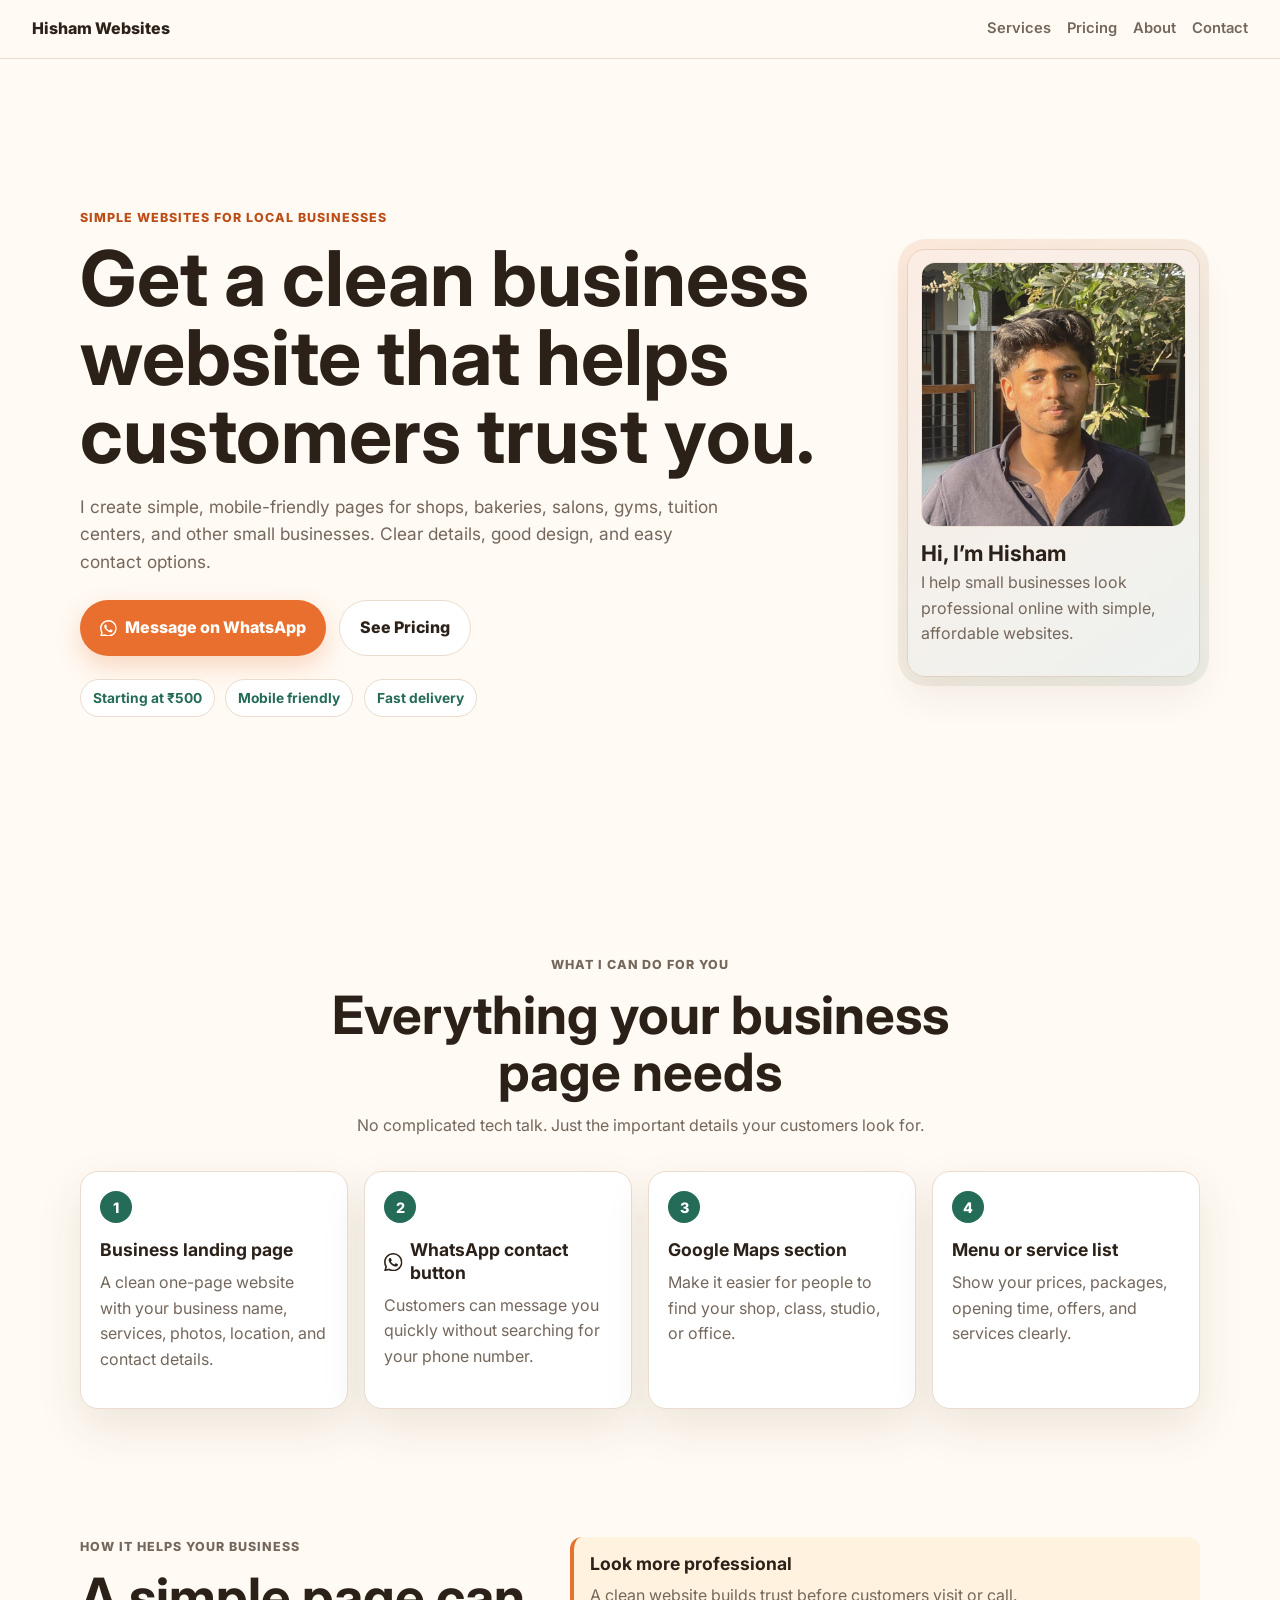
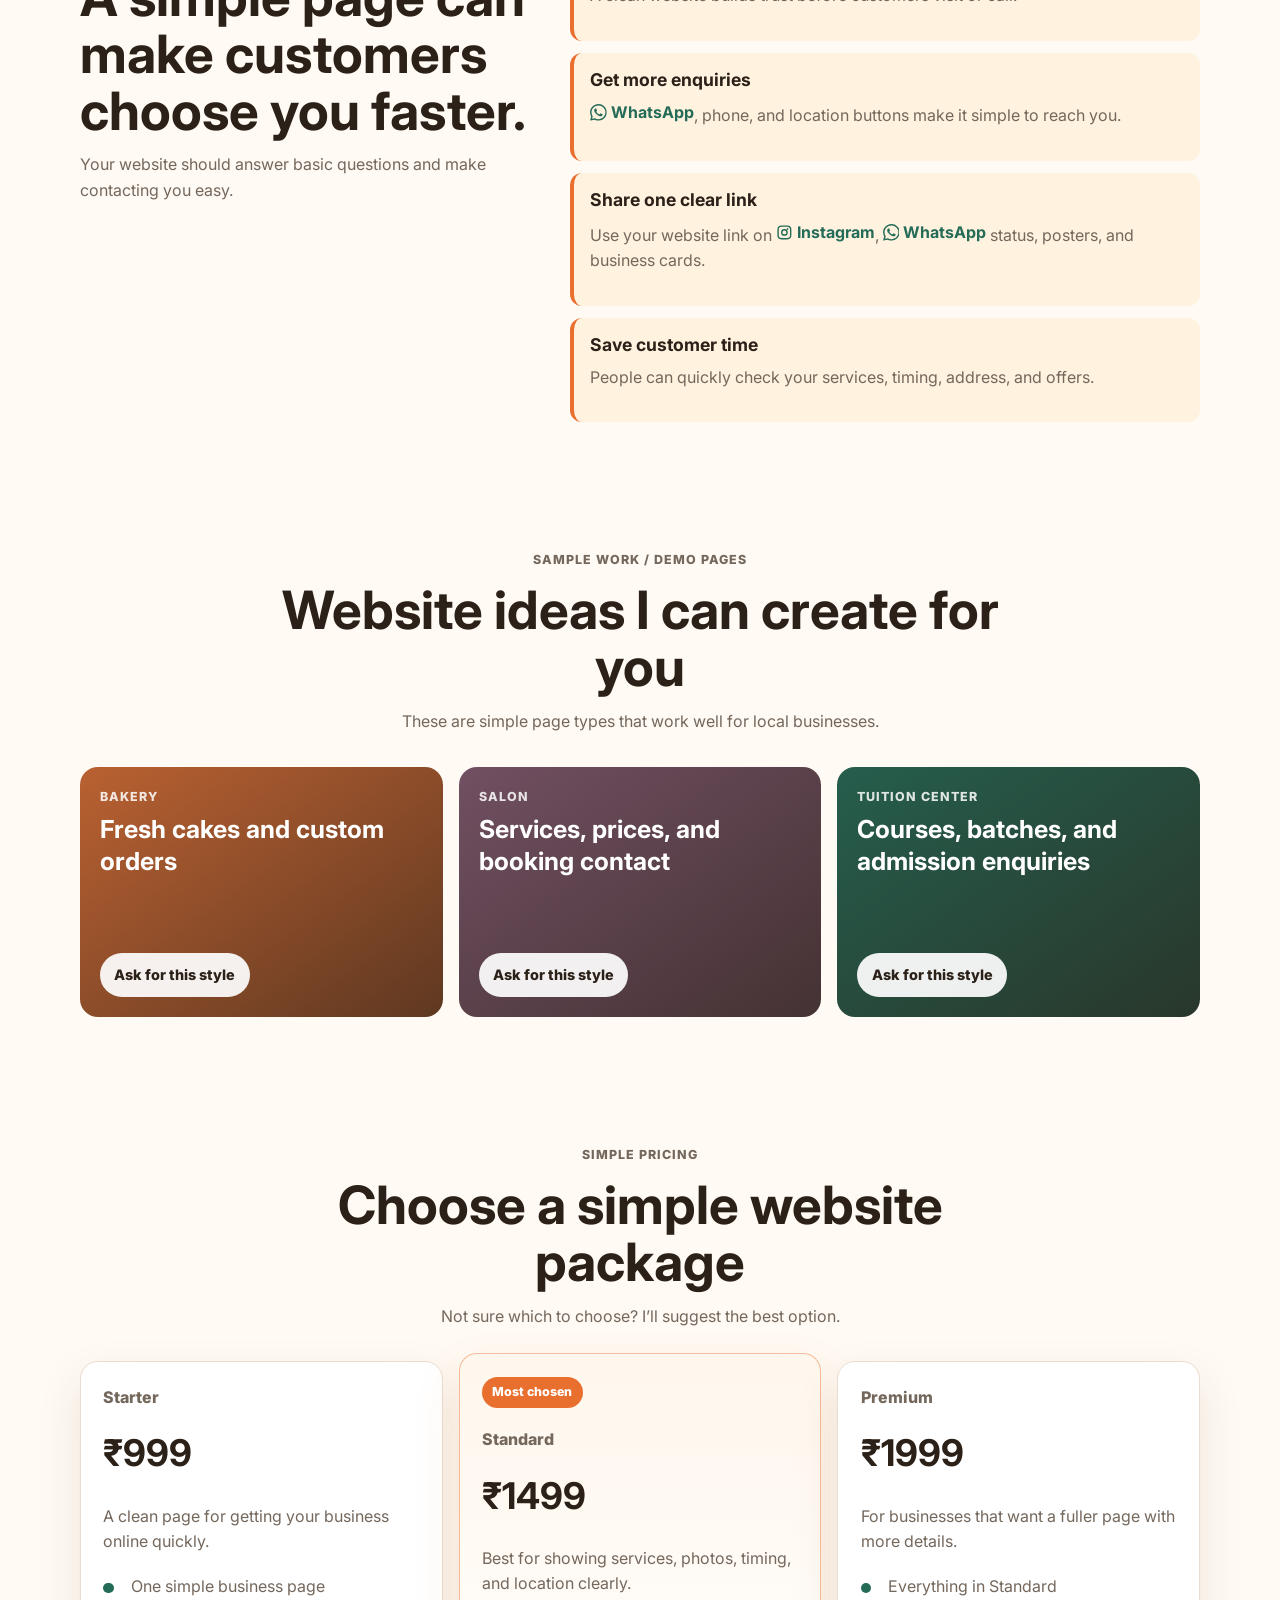
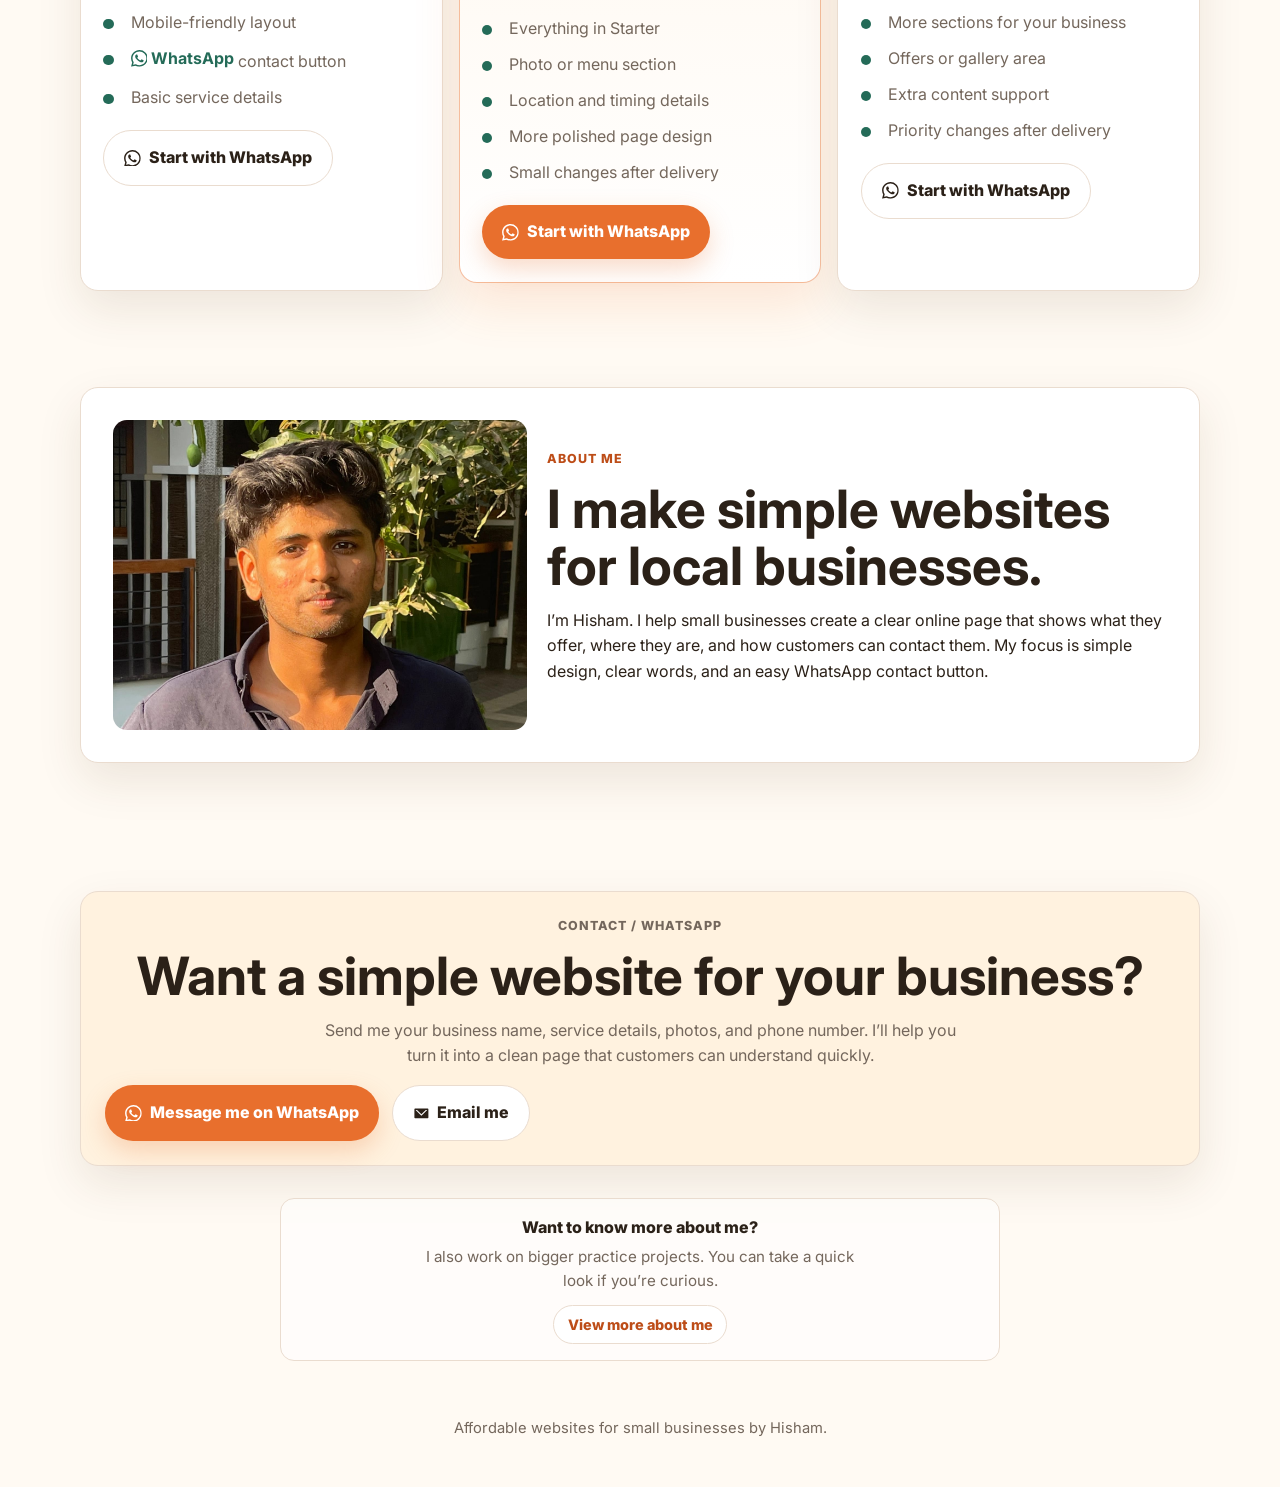
==== index.html @ 1749d044 "updated connection link" ====
<!DOCTYPE html>
<html lang="en">

<head>
    <meta charset="UTF-8">
    <meta name="viewport" content="width=device-width, initial-scale=1.0">
    <title>Affordable Websites for Small Businesses | Hisham</title>
    <meta name="description"
        content="Simple, clean, mobile-friendly websites for small businesses like bakeries, salons, gyms, shops, and tuition centers. Starting from ₹500.">
    <link rel="stylesheet" href="styles.css">
</head>

<body>
    <svg class="icon-sprite" aria-hidden="true">
        <symbol id="icon-whatsapp" viewBox="0 0 24 24">
            <path
                d="M20.5 3.49A11.87 11.87 0 0 0 12.04 0C5.46 0 .1 5.35.1 11.93c0 2.1.55 4.16 1.6 5.97L0 24l6.25-1.64a11.9 11.9 0 0 0 5.79 1.47h.01c6.58 0 11.93-5.35 11.93-11.93 0-3.19-1.24-6.18-3.48-8.41ZM12.05 21.8h-.01a9.87 9.87 0 0 1-5.03-1.38l-.36-.21-3.71.97.99-3.62-.23-.37a9.88 9.88 0 0 1-1.51-5.26c0-5.45 4.43-9.89 9.89-9.89a9.83 9.83 0 0 1 6.98 2.9 9.8 9.8 0 0 1 2.89 6.99c-.01 5.45-4.45 9.87-9.9 9.87Zm5.42-7.4c-.3-.15-1.76-.87-2.03-.97-.27-.1-.47-.15-.67.15-.2.3-.77.97-.94 1.17-.17.2-.35.22-.65.07-.3-.15-1.26-.46-2.4-1.48-.89-.79-1.49-1.77-1.66-2.07-.17-.3-.02-.46.13-.61.13-.13.3-.35.45-.52.15-.17.2-.3.3-.5.1-.2.05-.37-.02-.52-.08-.15-.67-1.62-.92-2.22-.24-.58-.49-.5-.67-.51h-.57c-.2 0-.52.07-.79.37-.27.3-1.04 1.02-1.04 2.48s1.07 2.88 1.21 3.08c.15.2 2.1 3.2 5.08 4.49.71.31 1.26.49 1.69.63.71.23 1.36.2 1.87.12.57-.08 1.76-.72 2.01-1.41.25-.7.25-1.29.17-1.41-.08-.13-.27-.2-.57-.35Z" />
        </symbol>
        <symbol id="icon-mail" viewBox="0 0 24 24">
            <path d="M3 5h18a1 1 0 0 1 1 1v12a1 1 0 0 1-1 1H3a1 1 0 0 1-1-1V6a1 1 0 0 1 1-1Zm9 8.1L5.74 7H4v.67l8 7.76 8-7.76V7h-1.74L12 13.1Z" />
        </symbol>
        <symbol id="icon-instagram" viewBox="0 0 24 24">
            <path
                d="M7.8 2h8.4A5.8 5.8 0 0 1 22 7.8v8.4a5.8 5.8 0 0 1-5.8 5.8H7.8A5.8 5.8 0 0 1 2 16.2V7.8A5.8 5.8 0 0 1 7.8 2Zm0 2A3.8 3.8 0 0 0 4 7.8v8.4A3.8 3.8 0 0 0 7.8 20h8.4a3.8 3.8 0 0 0 3.8-3.8V7.8A3.8 3.8 0 0 0 16.2 4H7.8Zm8.7 1.8a1.2 1.2 0 1 1 0 2.4 1.2 1.2 0 0 1 0-2.4ZM12 7.2a4.8 4.8 0 1 1 0 9.6 4.8 4.8 0 0 1 0-9.6Zm0 2a2.8 2.8 0 1 0 0 5.6 2.8 2.8 0 0 0 0-5.6Z" />
        </symbol>
    </svg>

    <header class="site-header">
        <a class="brand" href="#top">Hisham Websites</a>
        <nav class="nav-links" aria-label="Primary navigation">
            <a href="#services">Services</a>
            <a href="#pricing">Pricing</a>
            <a href="#about">About</a>
            <a href="#contact">Contact</a>
        </nav>
    </header>

    <main id="top">
        <section class="hero section">
            <div class="hero-content">
                <p class="eyebrow">Simple websites for local businesses</p>
                <h1>Get a clean business website that helps customers trust you.</h1>
                <p class="hero-text">
                    I create simple, mobile-friendly pages for shops, bakeries, salons, gyms, tuition centers, and other
                    small businesses. Clear details, good design, and easy contact options.
                </p>
                <div class="hero-actions">
                    <a class="button primary" href="https://wa.me/918848752269" target="_blank"
                        rel="noopener noreferrer"><svg class="icon" aria-hidden="true">
                            <use href="#icon-whatsapp"></use>
                        </svg>Message on WhatsApp</a>
                    <a class="button secondary" href="#pricing">See Pricing</a>
                </div>
                <div class="trust-row" aria-label="Key service details">
                    <span>Starting at ₹500</span>
                    <span>Mobile friendly</span>
                    <span>Fast delivery</span>
                </div>
            </div>

            <aside class="profile-card" aria-label="About Hisham">
                <img src="hisham.jpg" alt="Hisham, freelance website designer">
                <div>
                    <h2>Hi, I’m Hisham</h2>
                    <p>I help small businesses look professional online with simple, affordable websites.</p>
                </div>
            </aside>
        </section>

        <section id="services" class="section">
            <div class="section-heading">
                <p class="eyebrow">What I can do for you</p>
                <h2>Everything your business page needs</h2>
                <p>No complicated tech talk. Just the important details your customers look for.</p>
            </div>

            <div class="card-grid">
                <article class="info-card">
                    <span class="card-icon">1</span>
                    <h3>Business landing page</h3>
                    <p>A clean one-page website with your business name, services, photos, location, and contact
                        details.</p>
                </article>
                <article class="info-card">
                    <span class="card-icon">2</span>
                    <h3 class="icon-heading"><svg class="icon" aria-hidden="true">
                            <use href="#icon-whatsapp"></use>
                        </svg>WhatsApp contact button</h3>
                    <p>Customers can message you quickly without searching for your phone number.</p>
                </article>
                <article class="info-card">
                    <span class="card-icon">3</span>
                    <h3>Google Maps section</h3>
                    <p>Make it easier for people to find your shop, class, studio, or office.</p>
                </article>
                <article class="info-card">
                    <span class="card-icon">4</span>
                    <h3>Menu or service list</h3>
                    <p>Show your prices, packages, opening time, offers, and services clearly.</p>
                </article>
            </div>
        </section>

        <section class="section split-section">
            <div class="section-heading left">
                <p class="eyebrow">How it helps your business</p>
                <h2>A simple page can make customers choose you faster.</h2>
                <p>Your website should answer basic questions and make contacting you easy.</p>
            </div>

            <div class="benefit-list">
                <div class="benefit-item">
                    <h3>Look more professional</h3>
                    <p>A clean website builds trust before customers visit or call.</p>
                </div>
                <div class="benefit-item">
                    <h3>Get more enquiries</h3>
                    <p><span class="inline-icon-text"><svg class="icon" aria-hidden="true">
                                <use href="#icon-whatsapp"></use>
                            </svg>WhatsApp</span>, phone, and location buttons make it simple to reach you.</p>
                </div>
                <div class="benefit-item">
                    <h3>Share one clear link</h3>
                    <p>Use your website link on <span class="inline-icon-text"><svg class="icon" aria-hidden="true">
                                <use href="#icon-instagram"></use>
                            </svg>Instagram</span>, <span class="inline-icon-text"><svg class="icon"
                                aria-hidden="true">
                                <use href="#icon-whatsapp"></use>
                            </svg>WhatsApp</span> status, posters, and business cards.</p>
                </div>
                <div class="benefit-item">
                    <h3>Save customer time</h3>
                    <p>People can quickly check your services, timing, address, and offers.</p>
                </div>
            </div>
        </section>

        <section id="samples" class="section">
            <div class="section-heading">
                <p class="eyebrow">Sample work / demo pages</p>
                <h2>Website ideas I can create for you</h2>
                <p>These are simple page types that work well for local businesses.</p>
            </div>

            <div class="sample-grid">
                <article class="sample-card bakery">
                    <div>
                        <p class="sample-label">Bakery</p>
                        <h3>Fresh cakes and custom orders</h3>
                    </div>
                    <a href="#contact">Ask for this style</a>
                </article>
                <article class="sample-card salon">
                    <div>
                        <p class="sample-label">Salon</p>
                        <h3>Services, prices, and booking contact</h3>
                    </div>
                    <a href="#contact">Ask for this style</a>
                </article>
                <article class="sample-card tuition">
                    <div>
                        <p class="sample-label">Tuition center</p>
                        <h3>Courses, batches, and admission enquiries</h3>
                    </div>
                    <a href="#contact">Ask for this style</a>
                </article>
            </div>
        </section>

        <section id="pricing" class="section pricing-section">
            <div class="section-heading">
                <p class="eyebrow">Simple pricing</p>
                <h2>Choose a simple website package</h2>
                <p>Not sure which to choose? I’ll suggest the best option.</p>
            </div>

            <div class="pricing-grid">
                <article class="pricing-card">
                    <p class="price-label">Starter</p>
                    <h3>₹999</h3>
                    <p>A clean page for getting your business online quickly.</p>
                    <ul>
                        <li>One simple business page</li>
                        <li>Mobile-friendly layout</li>
                        <li><span class="inline-icon-text"><svg class="icon" aria-hidden="true">
                                    <use href="#icon-whatsapp"></use>
                                </svg>WhatsApp</span> contact button</li>
                        <li>Basic service details</li>
                    </ul>
                    <a class="button secondary" href="https://wa.me/918848752269" target="_blank"
                        rel="noopener noreferrer"><svg class="icon" aria-hidden="true">
                            <use href="#icon-whatsapp"></use>
                        </svg>Start with WhatsApp</a>
                </article>

                <article class="pricing-card highlighted">
                    <span class="pricing-badge">Most chosen</span>
                    <p class="price-label">Standard</p>
                    <h3>₹1499</h3>
                    <p>Best for showing services, photos, timing, and location clearly.</p>
                    <ul>
                        <li>Everything in Starter</li>
                        <li>Photo or menu section</li>
                        <li>Location and timing details</li>
                        <li>More polished page design</li>
                        <li>Small changes after delivery</li>
                    </ul>
                    <a class="button primary" href="https://wa.me/918848752269" target="_blank"
                        rel="noopener noreferrer"><svg class="icon" aria-hidden="true">
                            <use href="#icon-whatsapp"></use>
                        </svg>Start with WhatsApp</a>
                </article>

                <article class="pricing-card">
                    <p class="price-label">Premium</p>
                    <h3>₹1999</h3>
                    <p>For businesses that want a fuller page with more details.</p>
                    <ul>
                        <li>Everything in Standard</li>
                        <li>More sections for your business</li>
                        <li>Offers or gallery area</li>
                        <li>Extra content support</li>
                        <li>Priority changes after delivery</li>
                    </ul>
                    <a class="button secondary" href="https://wa.me/918848752269" target="_blank"
                        rel="noopener noreferrer"><svg class="icon" aria-hidden="true">
                            <use href="#icon-whatsapp"></use>
                        </svg>Start with WhatsApp</a>
                </article>
            </div>
        </section>

        <section id="about" class="section about-section">
            <div class="about-card">
                <img src="hisham.jpg" alt="Hisham, website designer for small businesses">
                <div>
                    <p class="eyebrow">About me</p>
                    <h2>I make simple websites for local businesses.</h2>
                    <p>
                        I’m Hisham. I help small businesses create a clear online page that shows what they offer,
                        where they are, and how customers can contact them. My focus is simple design, clear words, and
                        an easy WhatsApp contact button.
                    </p>
                </div>
            </div>
        </section>

        <section id="contact" class="section contact-section">
            <div class="contact-box">
                <p class="eyebrow">Contact / WhatsApp</p>
                <h2>Want a simple website for your business?</h2>
                <p>
                    Send me your business name, service details, photos, and phone number. I’ll help you turn it into a
                    clean page that customers can understand quickly.
                </p>
                <div class="contact-actions">
                    <a class="button primary" href="https://wa.me/918848752269" target="_blank"
                        rel="noopener noreferrer"><svg class="icon" aria-hidden="true">
                            <use href="#icon-whatsapp"></use>
                        </svg>Message me on WhatsApp</a>
                    <a class="button secondary" href="mailto:hishyx.dev@gmail.com"><svg class="icon"
                            aria-hidden="true">
                            <use href="#icon-mail"></use>
                        </svg>Email me</a>
                </div>
            </div>
        </section>

        <section class="section portfolio-link-section" aria-label="More about Hisham">
            <div class="portfolio-link-card">
                <p class="portfolio-link-title">Want to know more about me?</p>
                <p class="portfolio-link-copy">
                    I also work on bigger practice projects. You can take a quick look if you’re curious.
                </p>
                <a href="dev/" target="_blank" rel="noopener noreferrer">View more about me</a>
            </div>
        </section>
    </main>

    <footer class="site-footer">
        <p>Affordable websites for small businesses by Hisham.</p>
    </footer>
</body>

</html>
---- styles.css ----
@import url('https://fonts.googleapis.com/css2?family=Inter:wght@400;500;600;700;800&display=swap');

:root {
  --bg: #fffaf3;
  --surface: #ffffff;
  --surface-warm: #fff2df;
  --text: #2b2118;
  --muted: #74675c;
  --primary: #e86f2d;
  --primary-dark: #bd4d18;
  --secondary: #246b58;
  --border: #eadccf;
  --shadow: 0 18px 45px rgba(76, 45, 20, 0.1);
  --radius: 18px;
}

* {
  box-sizing: border-box;
}

html {
  scroll-behavior: smooth;
}

body {
  margin: 0;
  font-family: Inter, system-ui, -apple-system, BlinkMacSystemFont, "Segoe UI", sans-serif;
  color: var(--text);
  background: var(--bg);
  line-height: 1.6;
}

a {
  color: inherit;
  text-decoration: none;
}

img {
  max-width: 100%;
  display: block;
}

.icon-sprite {
  position: absolute;
  width: 0;
  height: 0;
  overflow: hidden;
}

.icon {
  width: 1.05em;
  height: 1.05em;
  display: inline-block;
  flex-shrink: 0;
  fill: currentColor;
}

.site-header {
  position: sticky;
  top: 0;
  z-index: 10;
  display: flex;
  align-items: center;
  justify-content: space-between;
  gap: 1rem;
  padding: 1rem 1.25rem;
  background: rgba(255, 250, 243, 0.92);
  border-bottom: 1px solid var(--border);
  backdrop-filter: blur(12px);
}

.brand {
  font-weight: 800;
  letter-spacing: 0;
}

.nav-links {
  display: none;
  align-items: center;
  gap: 1rem;
  color: var(--muted);
  font-size: 0.92rem;
  font-weight: 600;
}

.nav-links a:hover {
  color: var(--primary-dark);
}

.section {
  width: min(1120px, calc(100% - 2rem));
  margin: 0 auto;
  padding: 4rem 0;
}

.hero {
  display: grid;
  gap: 2rem;
  align-items: center;
  min-height: calc(100vh - 68px);
  padding-top: 2.5rem;
}

.hero-content {
  max-width: 760px;
}

.eyebrow {
  margin: 0 0 0.75rem;
  color: var(--primary-dark);
  font-size: 0.78rem;
  font-weight: 800;
  letter-spacing: 0.08em;
  text-transform: uppercase;
}

h1,
h2,
h3,
p {
  margin-top: 0;
}

h1 {
  max-width: 760px;
  margin-bottom: 1.1rem;
  font-size: clamp(2.45rem, 10vw, 4.8rem);
  line-height: 1.02;
  letter-spacing: 0;
}

h2 {
  margin-bottom: 0.8rem;
  font-size: clamp(2rem, 7vw, 3.3rem);
  line-height: 1.08;
  letter-spacing: 0;
}

h3 {
  margin-bottom: 0.5rem;
  font-size: 1.1rem;
  line-height: 1.3;
}

.hero-text,
.section-heading p,
.profile-card p,
.info-card p,
.benefit-item p,
.pricing-card p,
.contact-box p,
.site-footer {
  color: var(--muted);
}

.hero-text {
  max-width: 640px;
  margin-bottom: 1.5rem;
  font-size: 1.08rem;
}

.hero-actions,
.contact-actions {
  display: flex;
  flex-direction: column;
  gap: 0.8rem;
}

.button {
  display: inline-flex;
  align-items: center;
  justify-content: center;
  gap: 0.5rem;
  min-height: 3.25rem;
  padding: 0.9rem 1.25rem;
  border-radius: 999px;
  font-weight: 800;
  text-align: center;
  transition: transform 0.18s ease, background-color 0.18s ease;
}

.button:hover {
  transform: translateY(-2px);
}

.button.primary {
  color: white;
  background: var(--primary);
  box-shadow: 0 10px 24px rgba(232, 111, 45, 0.25);
}

.button.primary:hover {
  background: var(--primary-dark);
}

.button.secondary {
  color: var(--text);
  background: white;
  border: 1px solid var(--border);
}

.trust-row {
  display: flex;
  flex-wrap: wrap;
  gap: 0.65rem;
  margin-top: 1.4rem;
}

.trust-row span {
  padding: 0.45rem 0.75rem;
  border: 1px solid var(--border);
  border-radius: 999px;
  color: var(--secondary);
  background: white;
  font-size: 0.86rem;
  font-weight: 700;
}

.profile-card,
.info-card,
.pricing-card,
.contact-box {
  background: var(--surface);
  border: 1px solid var(--border);
  border-radius: var(--radius);
  box-shadow: var(--shadow);
}

.profile-card {
  position: relative;
  display: grid;
  gap: 0.9rem;
  width: min(100%, 340px);
  justify-self: center;
  padding: 0.8rem;
  background: rgba(255, 255, 255, 0.78);
  box-shadow: 0 18px 36px rgba(76, 45, 20, 0.08);
  backdrop-filter: blur(10px);
}

.profile-card::before {
  content: "";
  position: absolute;
  inset: -0.65rem;
  z-index: -1;
  border-radius: calc(var(--radius) + 10px);
  background: linear-gradient(145deg, rgba(232, 111, 45, 0.12), rgba(36, 107, 88, 0.08));
}

.profile-card img {
  width: 100%;
  aspect-ratio: 1 / 1;
  object-fit: cover;
  object-position: center 32%;
  border-radius: 14px;
  border: 1px solid rgba(234, 220, 207, 0.9);
  filter: brightness(1.04) contrast(0.94) saturate(0.86);
  opacity: 0.94;
}

.profile-card h2 {
  margin-bottom: 0.3rem;
  font-size: 1.35rem;
}

.icon-heading {
  display: inline-flex;
  align-items: center;
  gap: 0.45rem;
}

.inline-icon-text {
  display: inline-flex;
  align-items: center;
  gap: 0.25rem;
  color: var(--secondary);
  font-weight: 700;
}

.section-heading {
  max-width: 720px;
  margin: 0 auto 2rem;
  text-align: center;
}

.section-heading.left {
  margin: 0;
  text-align: left;
}

.card-grid,
.sample-grid {
  display: grid;
  gap: 1rem;
}

.info-card {
  padding: 1.2rem;
}

.card-icon {
  display: inline-flex;
  align-items: center;
  justify-content: center;
  width: 2rem;
  height: 2rem;
  margin-bottom: 1rem;
  border-radius: 50%;
  color: white;
  background: var(--secondary);
  font-size: 0.9rem;
  font-weight: 800;
}

.split-section {
  display: grid;
  gap: 1.5rem;
  align-items: start;
}

.benefit-list {
  display: grid;
  gap: 0.75rem;
}

.benefit-item {
  padding: 1rem;
  border-left: 4px solid var(--primary);
  border-radius: 12px;
  background: var(--surface-warm);
}

.sample-card {
  min-height: 250px;
  display: flex;
  flex-direction: column;
  justify-content: space-between;
  gap: 1rem;
  padding: 1.25rem;
  overflow: hidden;
  border-radius: var(--radius);
  color: white;
  background: linear-gradient(145deg, rgba(43, 33, 24, 0.18), rgba(43, 33, 24, 0.7)), var(--primary);
}

.sample-card.bakery {
  background-color: #d96f37;
}

.sample-card.salon {
  background-color: #805a72;
}

.sample-card.tuition {
  background-color: #246b58;
}

.sample-label {
  margin-bottom: 0.4rem;
  font-size: 0.78rem;
  font-weight: 800;
  letter-spacing: 0.08em;
  text-transform: uppercase;
  opacity: 0.85;
}

.sample-card h3 {
  max-width: 320px;
  font-size: 1.55rem;
}

.sample-card a {
  width: fit-content;
  padding: 0.65rem 0.9rem;
  border-radius: 999px;
  background: rgba(255, 255, 255, 0.92);
  color: var(--text);
  font-size: 0.9rem;
  font-weight: 800;
}

.pricing-section {
  width: min(1120px, calc(100% - 2rem));
}

.pricing-grid {
  display: grid;
  gap: 1rem;
  align-items: stretch;
}

.pricing-card {
  position: relative;
  display: grid;
  align-content: start;
  gap: 1.2rem;
  padding: 1.25rem;
  background: var(--surface);
  border: 1px solid var(--border);
  border-radius: var(--radius);
  box-shadow: var(--shadow);
}

.pricing-card.highlighted {
  border-color: rgba(232, 111, 45, 0.45);
  background: linear-gradient(180deg, #fff7ed, #ffffff);
  box-shadow: 0 22px 48px rgba(232, 111, 45, 0.14);
}

.pricing-badge {
  width: fit-content;
  padding: 0.35rem 0.65rem;
  border-radius: 999px;
  color: white;
  background: var(--primary);
  font-size: 0.78rem;
  font-weight: 800;
}

.price-label {
  margin-bottom: 0.2rem;
  color: var(--primary-dark);
  font-weight: 800;
}

.pricing-card h3 {
  margin-bottom: 0.45rem;
  font-size: 2.3rem;
}

.pricing-card p {
  margin-bottom: 0;
}

.pricing-card ul {
  display: grid;
  gap: 0.65rem;
  margin: 0;
  padding: 0;
  list-style: none;
}

.pricing-card li {
  padding-left: 1.7rem;
  position: relative;
  color: var(--muted);
}

.pricing-card li::before {
  content: "";
  position: absolute;
  left: 0;
  top: 0.55rem;
  width: 0.65rem;
  height: 0.65rem;
  border-radius: 50%;
  background: var(--secondary);
}

.about-section {
  padding-top: 2rem;
}

.about-card {
  display: grid;
  gap: 1.25rem;
  align-items: center;
  padding: 1.25rem;
  background: white;
  border: 1px solid var(--border);
  border-radius: var(--radius);
  box-shadow: var(--shadow);
}

.about-card img {
  width: 100%;
  aspect-ratio: 4 / 3;
  object-fit: cover;
  border-radius: 14px;
}

.contact-section {
  padding-bottom: 2rem;
}

.contact-box {
  padding: 1.5rem;
  text-align: center;
  background: var(--surface-warm);
}

.contact-box p {
  max-width: 660px;
  margin-left: auto;
  margin-right: auto;
}

.site-footer {
  padding: 2rem 1rem;
  text-align: center;
  font-size: 0.92rem;
}

.portfolio-link-section {
  width: min(720px, calc(100% - 2rem));
  padding-top: 0;
  padding-bottom: 1.5rem;
  text-align: center;
}

.portfolio-link-card {
  padding: 1rem;
  border: 1px solid var(--border);
  border-radius: 14px;
  background: rgba(255, 255, 255, 0.58);
}

.portfolio-link-title {
  margin-bottom: 0.25rem;
  color: var(--text);
  font-size: 1rem;
  font-weight: 800;
}

.portfolio-link-copy {
  max-width: 460px;
  margin: 0 auto 0.7rem;
  color: var(--muted);
  font-size: 0.95rem;
}

.portfolio-link-section a {
  display: inline-flex;
  align-items: center;
  min-height: 2.4rem;
  padding: 0.45rem 0.85rem;
  border: 1px solid var(--border);
  border-radius: 999px;
  color: var(--primary-dark);
  background: white;
  font-size: 0.9rem;
  font-weight: 800;
}

@media (min-width: 680px) {
  .nav-links {
    display: flex;
  }

  .hero-actions,
  .contact-actions {
    flex-direction: row;
  }

  .button {
    width: fit-content;
  }

  .card-grid {
    grid-template-columns: repeat(2, 1fr);
  }

  .sample-grid {
    grid-template-columns: repeat(3, 1fr);
  }

  .about-card {
    grid-template-columns: 0.8fr 1.2fr;
    padding: 2rem;
  }
}

@media (min-width: 920px) {
  .site-header {
    padding: 1rem 2rem;
  }

  .hero {
    grid-template-columns: minmax(0, 1.45fr) minmax(260px, 0.55fr);
    gap: 3.5rem;
  }

  .profile-card {
    justify-self: end;
  }

  .split-section {
    grid-template-columns: 0.85fr 1.15fr;
  }

  .card-grid {
    grid-template-columns: repeat(4, 1fr);
  }

  .pricing-grid {
    grid-template-columns: repeat(3, 1fr);
  }

  .pricing-card {
    padding: 1.4rem;
  }

  .pricing-card.highlighted {
    transform: translateY(-0.5rem);
  }
}

/* Developer portfolio page */
.dev-page {
  --dev-bg: #0f172a;
  --dev-surface: #111c33;
  --dev-surface-strong: #16223a;
  --dev-text: #edf2ff;
  --dev-muted: #aab7d1;
  --dev-primary: #60a5fa;
  --dev-border: rgba(255, 255, 255, 0.12);
  color: var(--dev-text);
  background: var(--dev-bg);
}

.dev-page a {
  color: inherit;
}

.dev-header {
  position: sticky;
  top: 0;
  z-index: 10;
  display: flex;
  align-items: center;
  justify-content: space-between;
  gap: 1rem;
  padding: 1rem 1.25rem;
  background: rgba(15, 23, 42, 0.9);
  border-bottom: 1px solid var(--dev-border);
  backdrop-filter: blur(12px);
}

.dev-brand {
  color: var(--dev-text);
  font-weight: 800;
}

.dev-nav {
  display: none;
  align-items: center;
  gap: 1rem;
  color: var(--dev-muted);
  font-size: 0.9rem;
  font-weight: 700;
}

.dev-nav a:hover {
  color: var(--dev-primary);
}

.dev-section {
  width: min(1120px, calc(100% - 2rem));
  margin: 0 auto;
  padding: 4rem 0;
}

.dev-hero {
  display: grid;
  gap: 2rem;
  align-items: center;
  min-height: calc(100vh - 68px);
}

.dev-eyebrow,
.dev-tag {
  margin: 0 0 0.75rem;
  color: var(--dev-primary);
  font-size: 0.78rem;
  font-weight: 800;
  letter-spacing: 0.08em;
  text-transform: uppercase;
}

.dev-hero h1 {
  max-width: 760px;
  font-size: clamp(2.4rem, 9vw, 5rem);
}

.dev-lead,
.dev-heading p,
.dev-profile p,
.dev-project-card p,
.dev-skill-card p,
.dev-copy p,
.dev-approach p,
.dev-architecture-card p,
.dev-principles p,
.dev-contact-note,
.dev-footer span {
  color: var(--dev-muted);
}

.dev-lead {
  max-width: 680px;
  margin-bottom: 1.5rem;
  font-size: 1.08rem;
}

.dev-actions,
.dev-card-actions,
.dev-contact-links {
  display: flex;
  flex-wrap: wrap;
  gap: 0.8rem;
}

.dev-card-actions {
  align-items: flex-start;
}

.dev-scroll-link {
  display: inline-flex;
  margin-top: 1.5rem;
  color: var(--dev-muted);
  font-size: 0.9rem;
  font-weight: 800;
  text-transform: uppercase;
  letter-spacing: 0.08em;
}

.dev-button,
.dev-card-actions a,
.dev-contact-links a {
  display: inline-flex;
  align-items: center;
  justify-content: center;
  gap: 0.45rem;
  min-height: 3rem;
  padding: 0.75rem 1rem;
  border-radius: 999px;
  font-weight: 800;
}

.dev-card-actions a {
  min-height: 2.45rem;
  padding: 0.55rem 0.85rem;
  font-size: 0.86rem;
}

.dev-button.primary,
.dev-card-actions a:first-child,
.dev-contact-links a {
  color: #07111f;
  background: var(--dev-primary);
}

.dev-button.secondary,
.dev-card-actions a:last-child {
  color: var(--dev-text);
  background: transparent;
  border: 1px solid var(--dev-border);
}

.dev-profile,
.dev-project-card,
.dev-skill-card,
.dev-contact {
  background: var(--dev-surface);
  border: 1px solid var(--dev-border);
  border-radius: 18px;
}

.dev-profile {
  position: relative;
  width: min(100%, 340px);
  justify-self: center;
  padding: 0.85rem;
  background: rgba(17, 28, 51, 0.78);
  box-shadow: 0 22px 44px rgba(0, 0, 0, 0.22);
  backdrop-filter: blur(10px);
}

.dev-profile::before {
  content: "";
  position: absolute;
  inset: -0.65rem;
  z-index: -1;
  border-radius: 28px;
  background: linear-gradient(145deg, rgba(96, 165, 250, 0.18), rgba(255, 255, 255, 0.04));
}

.dev-profile img {
  width: 100%;
  aspect-ratio: 1 / 1;
  object-fit: cover;
  object-position: center 32%;
  border-radius: 14px;
  border: 1px solid rgba(255, 255, 255, 0.12);
  filter: brightness(1.03) contrast(0.95) saturate(0.88);
  opacity: 0.94;
  margin-bottom: 1rem;
}

.dev-heading {
  max-width: 720px;
  margin-bottom: 2rem;
}

.dev-heading.left {
  margin: 0;
}

.dev-heading h2,
.dev-contact h2 {
  font-size: clamp(2rem, 6vw, 3.2rem);
}

.dev-about {
  display: grid;
  gap: 1.5rem;
  align-items: start;
  border-top: 1px solid var(--dev-border);
}

.dev-copy {
  display: grid;
  gap: 1rem;
}

.dev-copy strong {
  color: var(--dev-text);
}

.dev-project-grid,
.dev-skill-grid {
  display: grid;
  gap: 1rem;
}

.dev-project-card,
.dev-skill-card {
  padding: 1.25rem;
}

.dev-project-card.featured {
  background: var(--dev-surface-strong);
}

.dev-project-top,
.dev-project-details,
.dev-excellence {
  display: grid;
  gap: 1.5rem;
}

.dev-title-row {
  display: flex;
  flex-wrap: wrap;
  gap: 0.75rem;
  align-items: center;
  margin-bottom: 0.75rem;
}

.dev-title-row h3 {
  margin-bottom: 0;
  font-size: clamp(1.8rem, 5vw, 2.6rem);
}

.dev-status {
  padding: 0.3rem 0.55rem;
  border-radius: 999px;
  color: var(--dev-primary);
  background: rgba(96, 165, 250, 0.1);
  border: 1px solid rgba(96, 165, 250, 0.3);
  font-size: 0.72rem;
  font-weight: 800;
  letter-spacing: 0.08em;
  text-transform: uppercase;
}

.dev-project-details {
  margin-top: 1.5rem;
  padding-top: 1.5rem;
  border-top: 1px solid var(--dev-border);
}

.dev-project-details h4 {
  margin: 0 0 0.75rem;
  color: var(--dev-text);
}

.dev-list {
  display: grid;
  gap: 0.65rem;
  margin: 0;
  padding-left: 1.1rem;
  color: var(--dev-muted);
}

.dev-stack {
  display: flex;
  flex-wrap: wrap;
  gap: 0.5rem;
  margin: 1.2rem 0;
}

.dev-stack span {
  padding: 0.4rem 0.65rem;
  border: 1px solid var(--dev-border);
  border-radius: 999px;
  color: var(--dev-text);
  background: rgba(255, 255, 255, 0.05);
  font-size: 0.82rem;
  font-weight: 700;
}

.dev-subsection {
  margin-top: 4rem;
}

.dev-card-row,
.dev-architecture-grid,
.dev-learning-grid,
.dev-contact-grid {
  display: grid;
  gap: 1rem;
}

.dev-github-line {
  display: flex;
  flex-direction: column;
  gap: 1rem;
  margin-top: 2rem;
  padding-top: 1.5rem;
  border-top: 1px solid var(--dev-border);
}

.dev-github-line p {
  margin: 0;
  color: var(--dev-muted);
}

.dev-github-line a {
  display: inline-flex;
  align-items: center;
  gap: 0.45rem;
  color: var(--dev-primary);
  font-weight: 800;
}

.dev-architecture-card {
  position: relative;
  min-height: 180px;
  padding: 1.25rem;
  overflow: hidden;
  background: var(--dev-surface);
  border: 1px solid var(--dev-border);
  border-radius: 18px;
}

.dev-architecture-card span {
  position: absolute;
  top: 1rem;
  right: 1rem;
  color: rgba(96, 165, 250, 0.18);
  font-size: 2.4rem;
  font-weight: 800;
}

.dev-architecture-card h3 {
  margin-top: 2rem;
}

.dev-learning-grid span {
  padding: 1rem;
  border-radius: 14px;
  color: var(--dev-text);
  background: rgba(255, 255, 255, 0.05);
  border: 1px solid var(--dev-border);
  font-weight: 800;
}

.dev-approach {
  display: grid;
  gap: 1.5rem;
  align-items: start;
}

.dev-steps {
  display: grid;
  gap: 0.75rem;
}

.dev-steps div {
  padding: 1rem;
  border: 1px solid var(--dev-border);
  border-radius: 14px;
  color: var(--dev-muted);
  background: var(--dev-surface);
  font-weight: 700;
}

.dev-steps span {
  margin-right: 0.75rem;
  color: var(--dev-primary);
  font-weight: 800;
}

.dev-excellence {
  align-items: start;
  padding-top: 5rem;
  padding-bottom: 5rem;
  border-top: 1px solid var(--dev-border);
  border-bottom: 1px solid var(--dev-border);
}

.dev-principles {
  display: grid;
  gap: 1rem;
  margin-top: 2rem;
}

.dev-workflow {
  display: grid;
  gap: 0.2rem;
  padding: 1.25rem;
  background: var(--dev-surface);
  border: 1px solid var(--dev-border);
  border-radius: 18px;
}

.dev-workflow h3 {
  margin-bottom: 1rem;
}

.dev-workflow div {
  padding: 1rem;
  background: rgba(255, 255, 255, 0.04);
}

.dev-workflow span {
  margin-right: 0.8rem;
  color: var(--dev-primary);
  font-weight: 800;
}

.dev-contact {
  margin-bottom: 4rem;
  padding: 1.5rem;
  text-align: center;
}

.dev-contact-grid {
  margin: 2rem 0;
}

.dev-contact-grid a {
  display: grid;
  gap: 0.25rem;
  padding: 1rem;
  border-radius: 14px;
  background: rgba(255, 255, 255, 0.05);
  border: 1px solid var(--dev-border);
  text-align: left;
}

.dev-contact-grid strong {
  display: inline-flex;
  align-items: center;
  gap: 0.45rem;
}

.dev-contact-grid span {
  color: var(--dev-muted);
  font-size: 0.92rem;
}

.dev-contact-note {
  max-width: 680px;
  margin: 0 auto 1.5rem;
}

.dev-footer {
  padding: 2rem 1rem;
  text-align: center;
  border-top: 1px solid var(--dev-border);
}

.dev-footer p {
  margin-bottom: 0.3rem;
  color: var(--dev-text);
  font-size: 0.78rem;
  font-weight: 800;
  letter-spacing: 0.12em;
  text-transform: uppercase;
}

@media (min-width: 700px) {
  .dev-nav {
    display: flex;
  }

  .dev-project-grid,
  .dev-skill-grid {
    grid-template-columns: repeat(2, 1fr);
  }

  .dev-skill-grid.three,
  .dev-card-row,
  .dev-architecture-grid,
  .dev-contact-grid {
    grid-template-columns: repeat(3, 1fr);
  }

  .dev-project-card.featured {
    grid-column: 1 / -1;
  }

  .dev-learning-grid {
    grid-template-columns: repeat(2, 1fr);
  }

  .dev-github-line {
    flex-direction: row;
    align-items: center;
    justify-content: space-between;
  }
}

@media (min-width: 920px) {
  .dev-header {
    padding: 1rem 2rem;
  }

  .dev-hero {
    grid-template-columns: minmax(0, 1.45fr) minmax(260px, 0.55fr);
    gap: 3.5rem;
  }

  .dev-profile {
    justify-self: end;
  }

  .dev-about,
  .dev-excellence,
  .dev-project-top,
  .dev-project-details {
    grid-template-columns: 0.9fr 1.1fr;
  }

  .dev-approach {
    grid-template-columns: 0.9fr 1.1fr;
  }

  .dev-skill-grid {
    grid-template-columns: repeat(4, 1fr);
  }

  .dev-skill-grid.three {
    grid-template-columns: repeat(3, 1fr);
  }

  .dev-learning-grid,
  .dev-contact-grid {
    grid-template-columns: repeat(4, 1fr);
  }
}
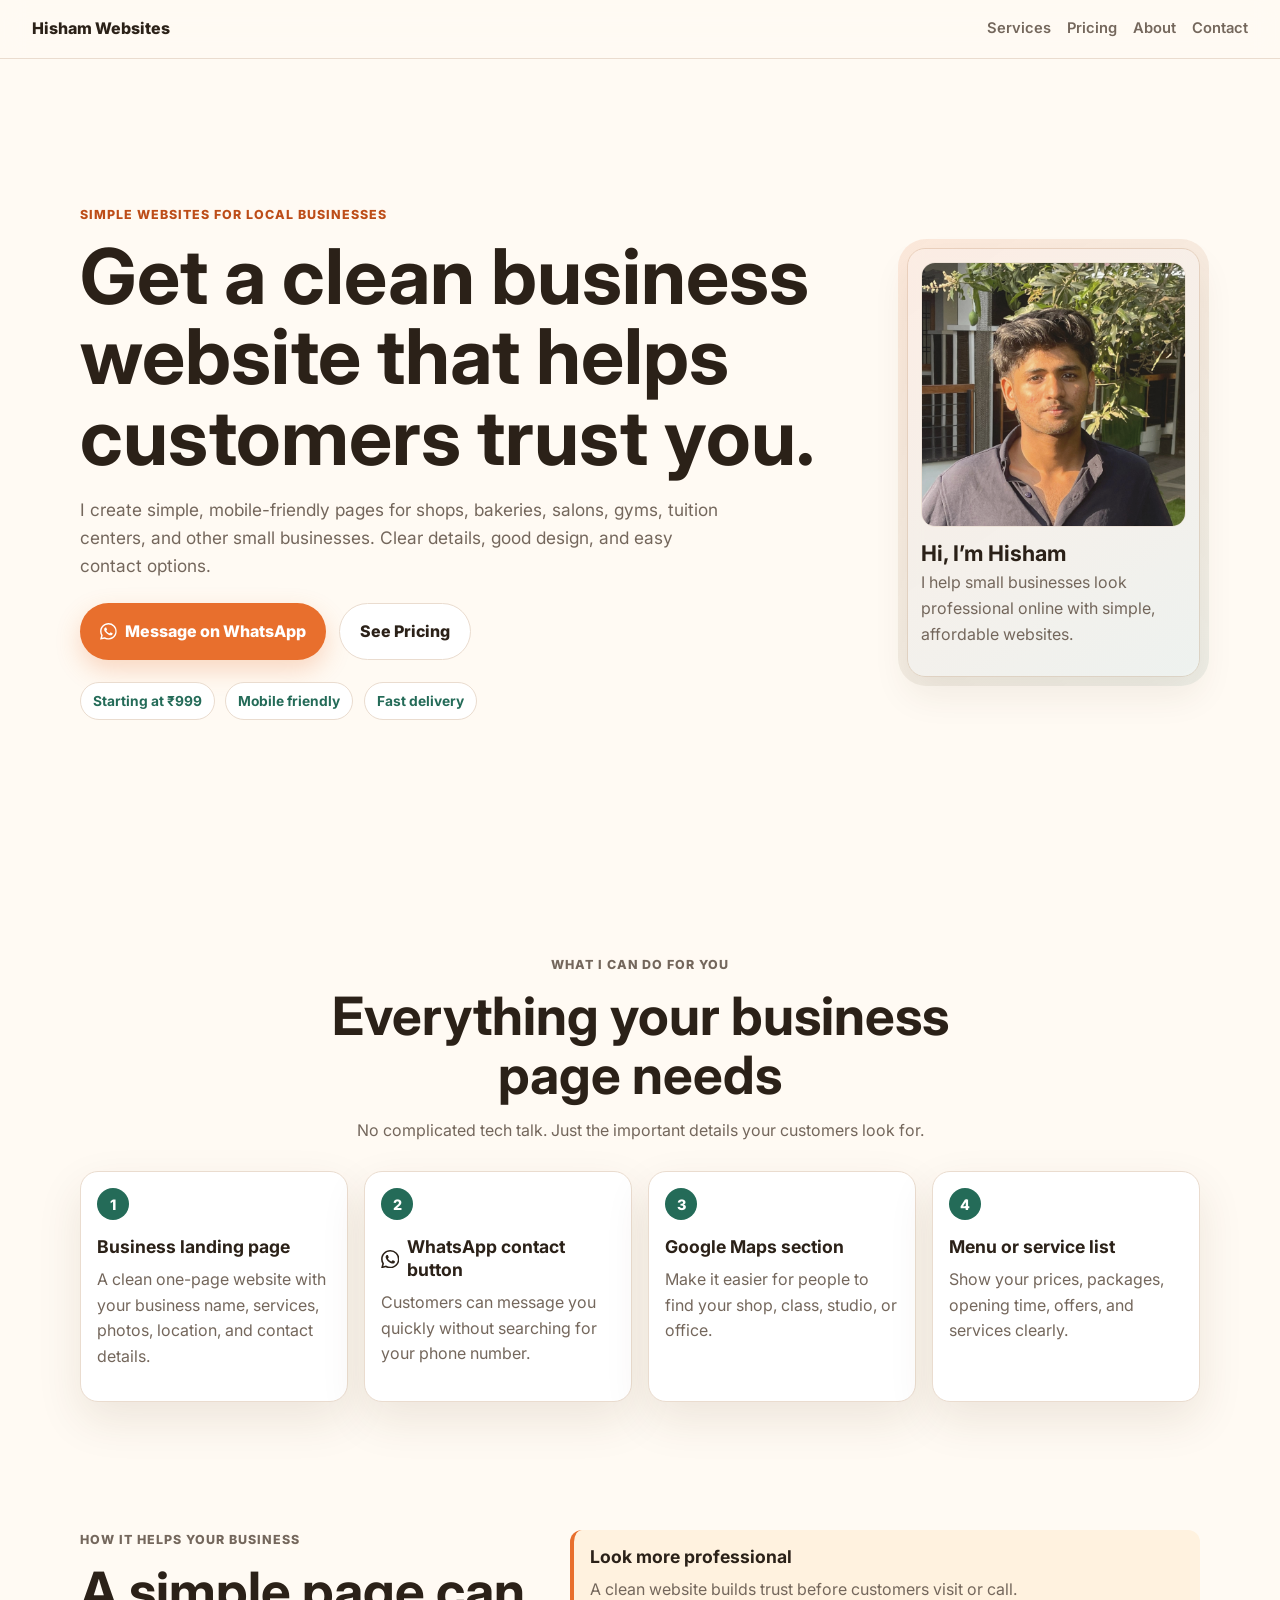
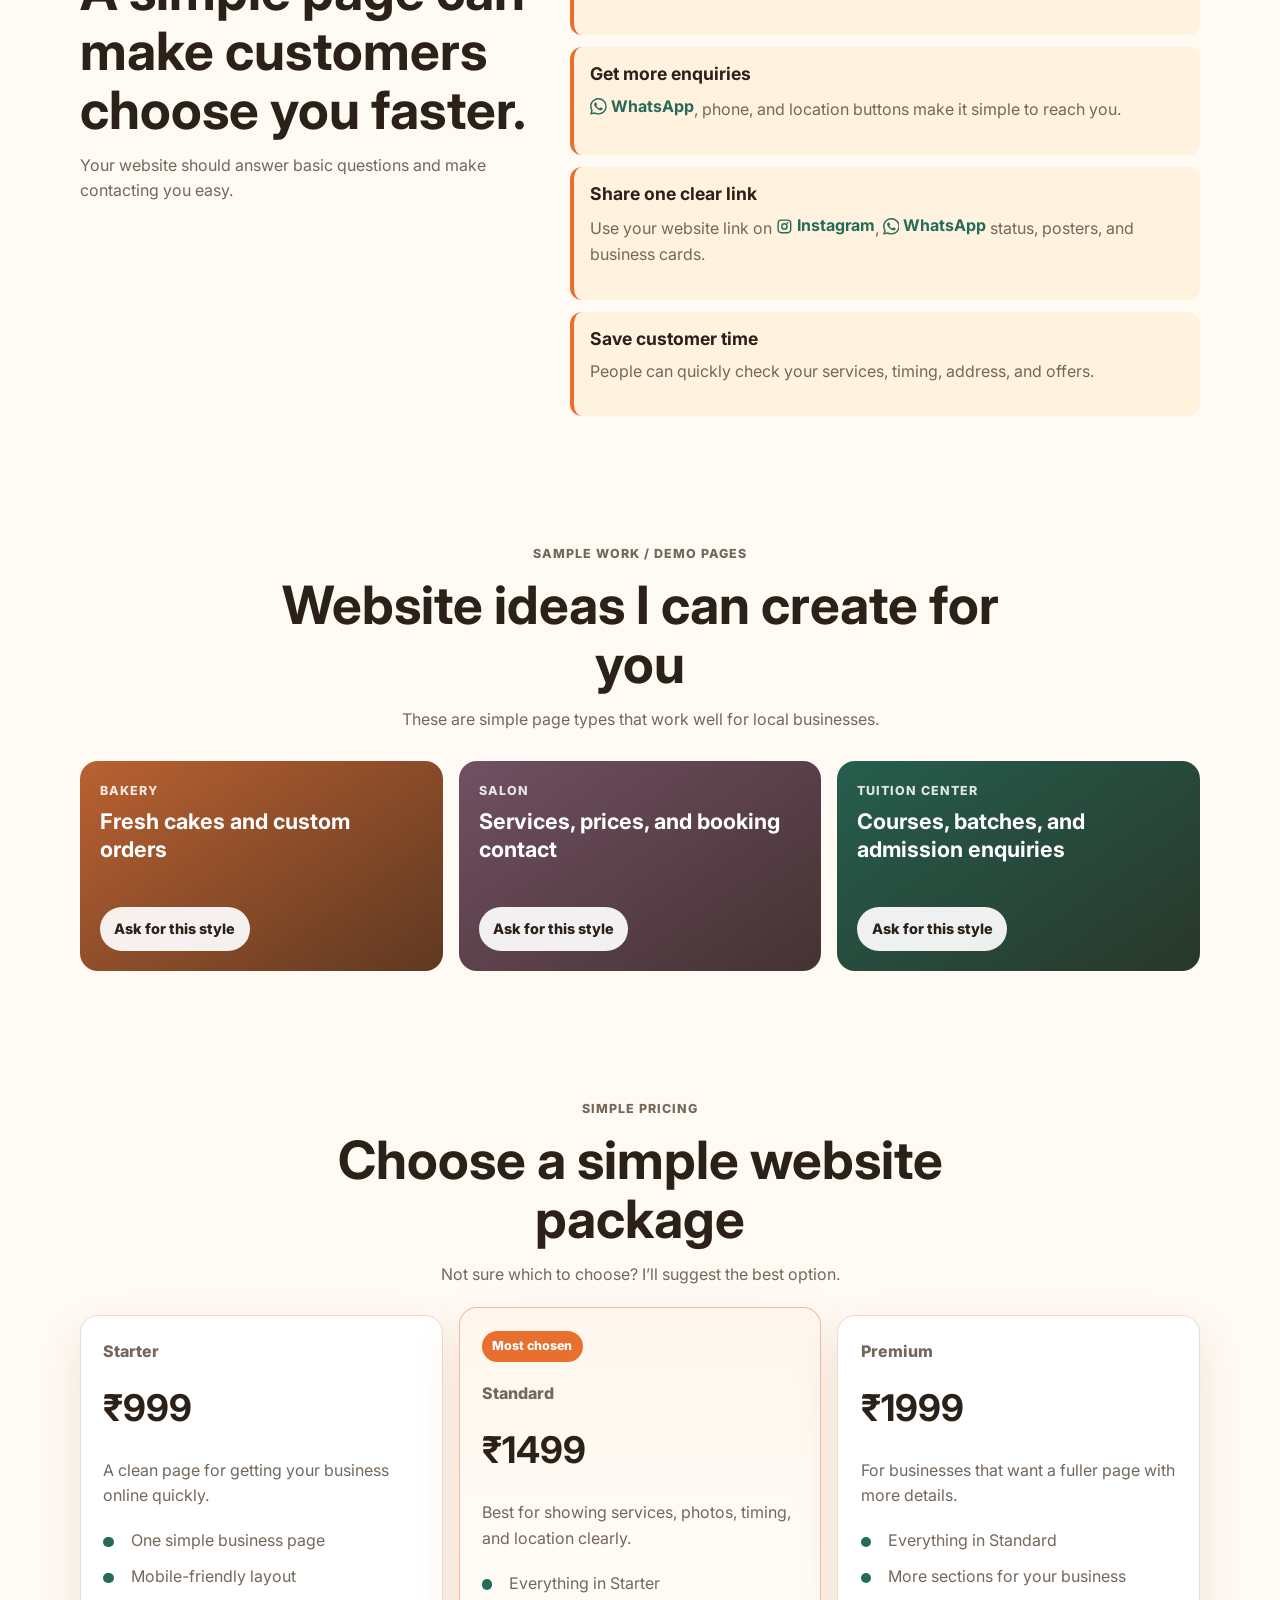
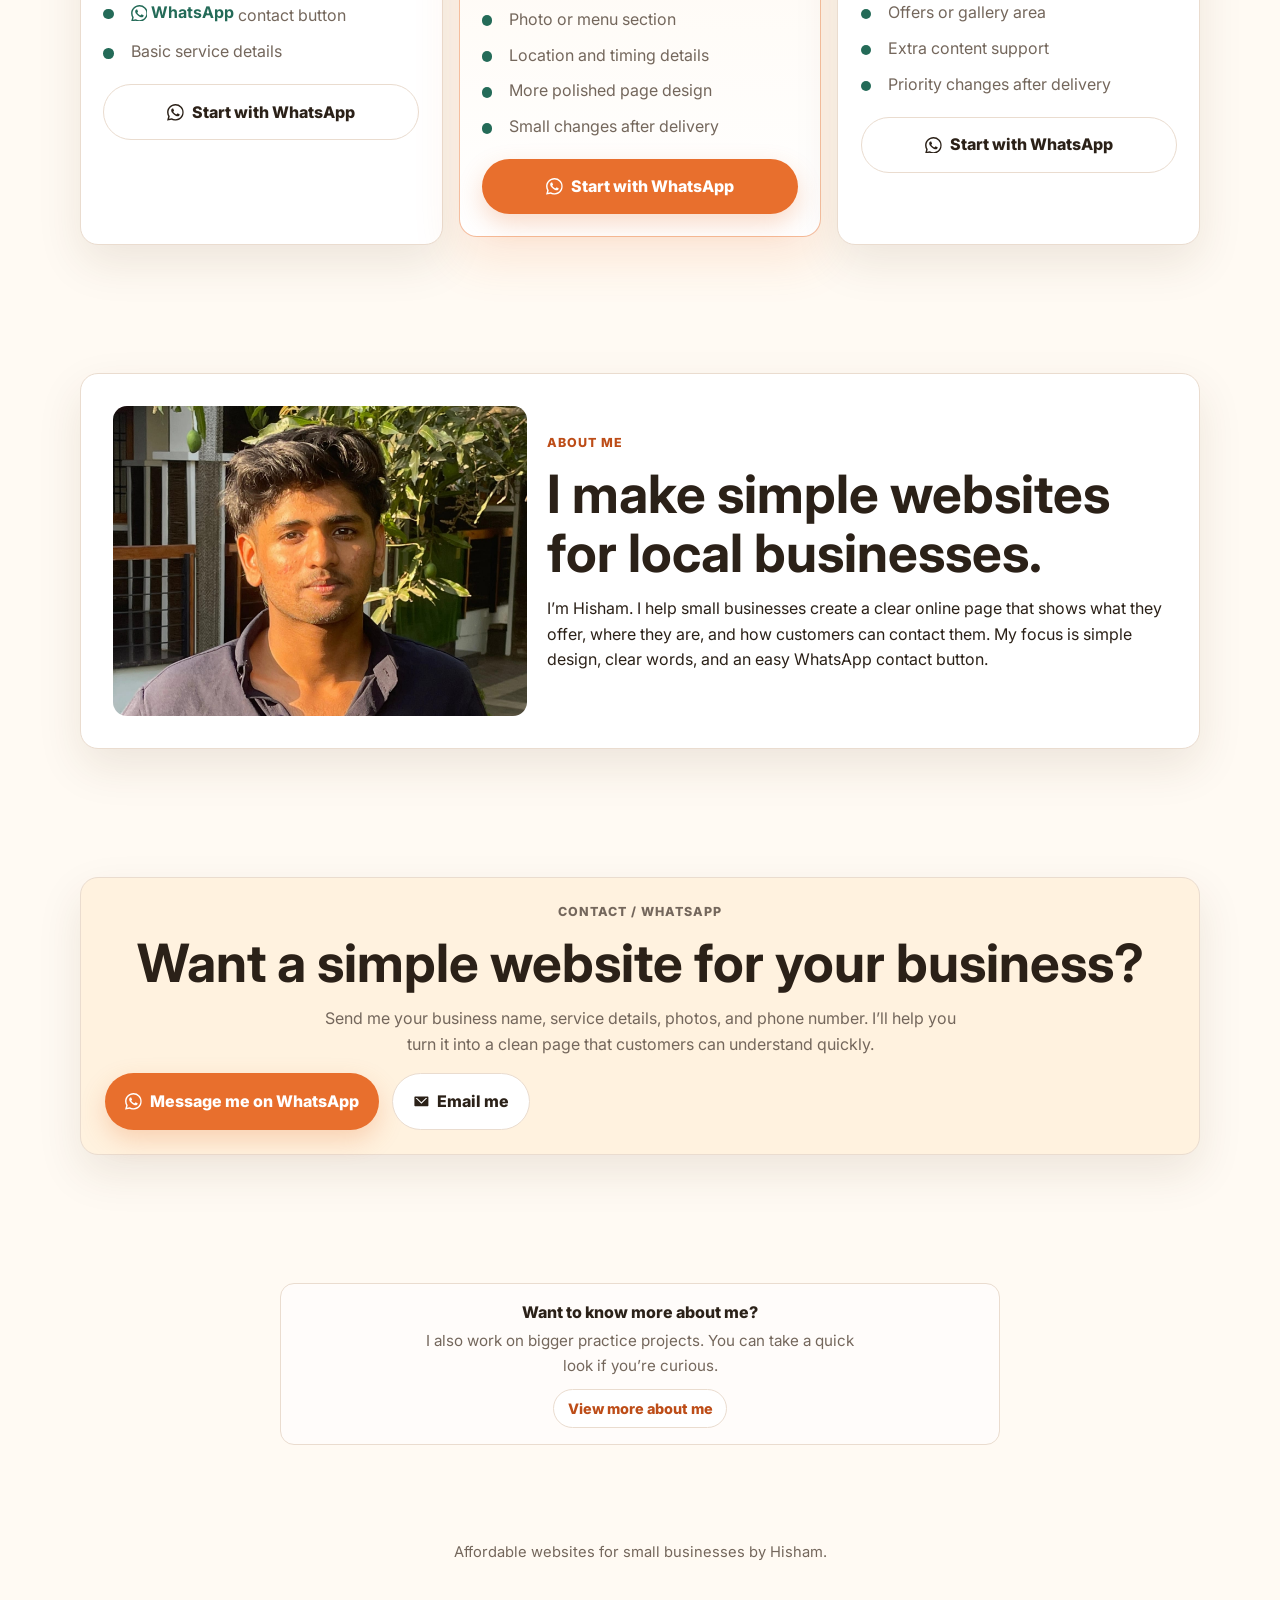
==== commit c1e24ef2: "updated connection link" ====
--- a/index.html
+++ b/index.html
@@ -6,7 +6,7 @@
     <meta name="viewport" content="width=device-width, initial-scale=1.0">
     <title>Affordable Websites for Small Businesses | Hisham</title>
     <meta name="description"
-        content="Simple, clean, mobile-friendly websites for small businesses like bakeries, salons, gyms, shops, and tuition centers. Starting from ₹500.">
+        content="Simple, clean, mobile-friendly websites for small businesses like bakeries, salons, gyms, shops, and tuition centers. Starting from ₹999.">
     <link rel="stylesheet" href="styles.css">
 </head>
 
@@ -52,7 +52,7 @@
                     <a class="button secondary" href="#pricing">See Pricing</a>
                 </div>
                 <div class="trust-row" aria-label="Key service details">
-                    <span>Starting at ₹500</span>
+                    <span>Starting at ₹999</span>
                     <span>Mobile friendly</span>
                     <span>Fast delivery</span>
                 </div>
--- a/styles.css
+++ b/styles.css
@@ -28,6 +28,7 @@
   color: var(--text);
   background: var(--bg);
   line-height: 1.6;
+  overflow-x: hidden;
 }
 
 a {
@@ -63,13 +64,14 @@
   align-items: center;
   justify-content: space-between;
   gap: 1rem;
-  padding: 1rem 1.25rem;
+  padding: 0.9rem 1rem;
   background: rgba(255, 250, 243, 0.92);
   border-bottom: 1px solid var(--border);
   backdrop-filter: blur(12px);
 }
 
 .brand {
+  flex-shrink: 0;
   font-weight: 800;
   letter-spacing: 0;
 }
@@ -90,15 +92,15 @@
 .section {
   width: min(1120px, calc(100% - 2rem));
   margin: 0 auto;
-  padding: 4rem 0;
+  padding: 3.25rem 0;
 }
 
 .hero {
   display: grid;
-  gap: 2rem;
-  align-items: center;
-  min-height: calc(100vh - 68px);
-  padding-top: 2.5rem;
+  gap: 2.25rem;
+  align-items: center;
+  min-height: auto;
+  padding-top: 2.25rem;
 }
 
 .hero-content {
@@ -124,15 +126,15 @@
 h1 {
   max-width: 760px;
   margin-bottom: 1.1rem;
-  font-size: clamp(2.45rem, 10vw, 4.8rem);
-  line-height: 1.02;
+  font-size: clamp(2.15rem, 11vw, 4.8rem);
+  line-height: 1.05;
   letter-spacing: 0;
 }
 
 h2 {
   margin-bottom: 0.8rem;
-  font-size: clamp(2rem, 7vw, 3.3rem);
-  line-height: 1.08;
+  font-size: clamp(1.8rem, 8vw, 3.3rem);
+  line-height: 1.12;
   letter-spacing: 0;
 }
 
@@ -156,7 +158,7 @@
 .hero-text {
   max-width: 640px;
   margin-bottom: 1.5rem;
-  font-size: 1.08rem;
+  font-size: 1rem;
 }
 
 .hero-actions,
@@ -172,6 +174,7 @@
   justify-content: center;
   gap: 0.5rem;
   min-height: 3.25rem;
+  width: 100%;
   padding: 0.9rem 1.25rem;
   border-radius: 999px;
   font-weight: 800;
@@ -230,7 +233,7 @@
   position: relative;
   display: grid;
   gap: 0.9rem;
-  width: min(100%, 340px);
+  width: min(100%, 300px);
   justify-self: center;
   padding: 0.8rem;
   background: rgba(255, 255, 255, 0.78);
@@ -241,7 +244,7 @@
 .profile-card::before {
   content: "";
   position: absolute;
-  inset: -0.65rem;
+  inset: -0.45rem;
   z-index: -1;
   border-radius: calc(var(--radius) + 10px);
   background: linear-gradient(145deg, rgba(232, 111, 45, 0.12), rgba(36, 107, 88, 0.08));
@@ -279,7 +282,7 @@
 
 .section-heading {
   max-width: 720px;
-  margin: 0 auto 2rem;
+  margin: 0 auto 1.75rem;
   text-align: center;
 }
 
@@ -295,7 +298,7 @@
 }
 
 .info-card {
-  padding: 1.2rem;
+  padding: 1rem;
 }
 
 .card-icon {
@@ -331,7 +334,7 @@
 }
 
 .sample-card {
-  min-height: 250px;
+  min-height: 210px;
   display: flex;
   flex-direction: column;
   justify-content: space-between;
@@ -366,7 +369,7 @@
 
 .sample-card h3 {
   max-width: 320px;
-  font-size: 1.55rem;
+  font-size: 1.35rem;
 }
 
 .sample-card a {
@@ -401,7 +404,13 @@
   box-shadow: var(--shadow);
 }
 
+.pricing-card .button {
+  align-self: end;
+  width: 100%;
+}
+
 .pricing-card.highlighted {
+  order: -1;
   border-color: rgba(232, 111, 45, 0.45);
   background: linear-gradient(180deg, #fff7ed, #ffffff);
   box-shadow: 0 22px 48px rgba(232, 111, 45, 0.14);
@@ -466,6 +475,7 @@
   gap: 1.25rem;
   align-items: center;
   padding: 1.25rem;
+  overflow: hidden;
   background: white;
   border: 1px solid var(--border);
   border-radius: var(--radius);
@@ -485,6 +495,7 @@
 
 .contact-box {
   padding: 1.5rem;
+  overflow-wrap: anywhere;
   text-align: center;
   background: var(--surface-warm);
 }
@@ -510,6 +521,7 @@
 
 .portfolio-link-card {
   padding: 1rem;
+  overflow-wrap: anywhere;
   border: 1px solid var(--border);
   border-radius: 14px;
   background: rgba(255, 255, 255, 0.58);
@@ -542,26 +554,85 @@
   font-weight: 800;
 }
 
-@media (min-width: 680px) {
-  .nav-links {
-    display: flex;
-  }
-
+@media (max-width: 420px) {
+  .section {
+    width: min(100% - 1.5rem, 1120px);
+    padding: 2.75rem 0;
+  }
+
+  .site-header {
+    padding: 0.8rem 0.75rem;
+  }
+
+  .brand {
+    font-size: 0.95rem;
+  }
+
+  .eyebrow {
+    font-size: 0.72rem;
+  }
+
+  h1 {
+    font-size: clamp(2rem, 10.5vw, 2.75rem);
+  }
+
+  h2 {
+    font-size: clamp(1.65rem, 8.5vw, 2.2rem);
+  }
+
+  .profile-card {
+    width: min(100%, 270px);
+  }
+
+  .trust-row span {
+    font-size: 0.8rem;
+  }
+}
+
+@media (min-width: 560px) {
   .hero-actions,
   .contact-actions {
     flex-direction: row;
+    flex-wrap: wrap;
   }
 
   .button {
     width: fit-content;
   }
+}
+
+@media (min-width: 680px) {
+  .section {
+    padding: 4rem 0;
+  }
+
+  .hero {
+    min-height: calc(100vh - 68px);
+    padding-top: 2.5rem;
+  }
+
+  .hero-text {
+    font-size: 1.08rem;
+  }
+
+  .profile-card {
+    width: min(100%, 340px);
+  }
+
+  .profile-card::before {
+    inset: -0.65rem;
+  }
+
+  .nav-links {
+    display: flex;
+  }
 
   .card-grid {
-    grid-template-columns: repeat(2, 1fr);
+    grid-template-columns: repeat(2, minmax(0, 1fr));
   }
 
   .sample-grid {
-    grid-template-columns: repeat(3, 1fr);
+    grid-template-columns: repeat(3, minmax(0, 1fr));
   }
 
   .about-card {
@@ -570,6 +641,24 @@
   }
 }
 
+@media (min-width: 760px) and (max-width: 919px) {
+  .pricing-grid {
+    grid-template-columns: repeat(3, minmax(0, 1fr));
+  }
+
+  .pricing-card.highlighted {
+    order: 0;
+  }
+
+  .pricing-card {
+    padding: 1rem;
+  }
+
+  .pricing-card h3 {
+    font-size: 2rem;
+  }
+}
+
 @media (min-width: 920px) {
   .site-header {
     padding: 1rem 2rem;
@@ -589,11 +678,11 @@
   }
 
   .card-grid {
-    grid-template-columns: repeat(4, 1fr);
+    grid-template-columns: repeat(4, minmax(0, 1fr));
   }
 
   .pricing-grid {
-    grid-template-columns: repeat(3, 1fr);
+    grid-template-columns: repeat(3, minmax(0, 1fr));
   }
 
   .pricing-card {
@@ -601,6 +690,7 @@
   }
 
   .pricing-card.highlighted {
+    order: 0;
     transform: translateY(-0.5rem);
   }
 }
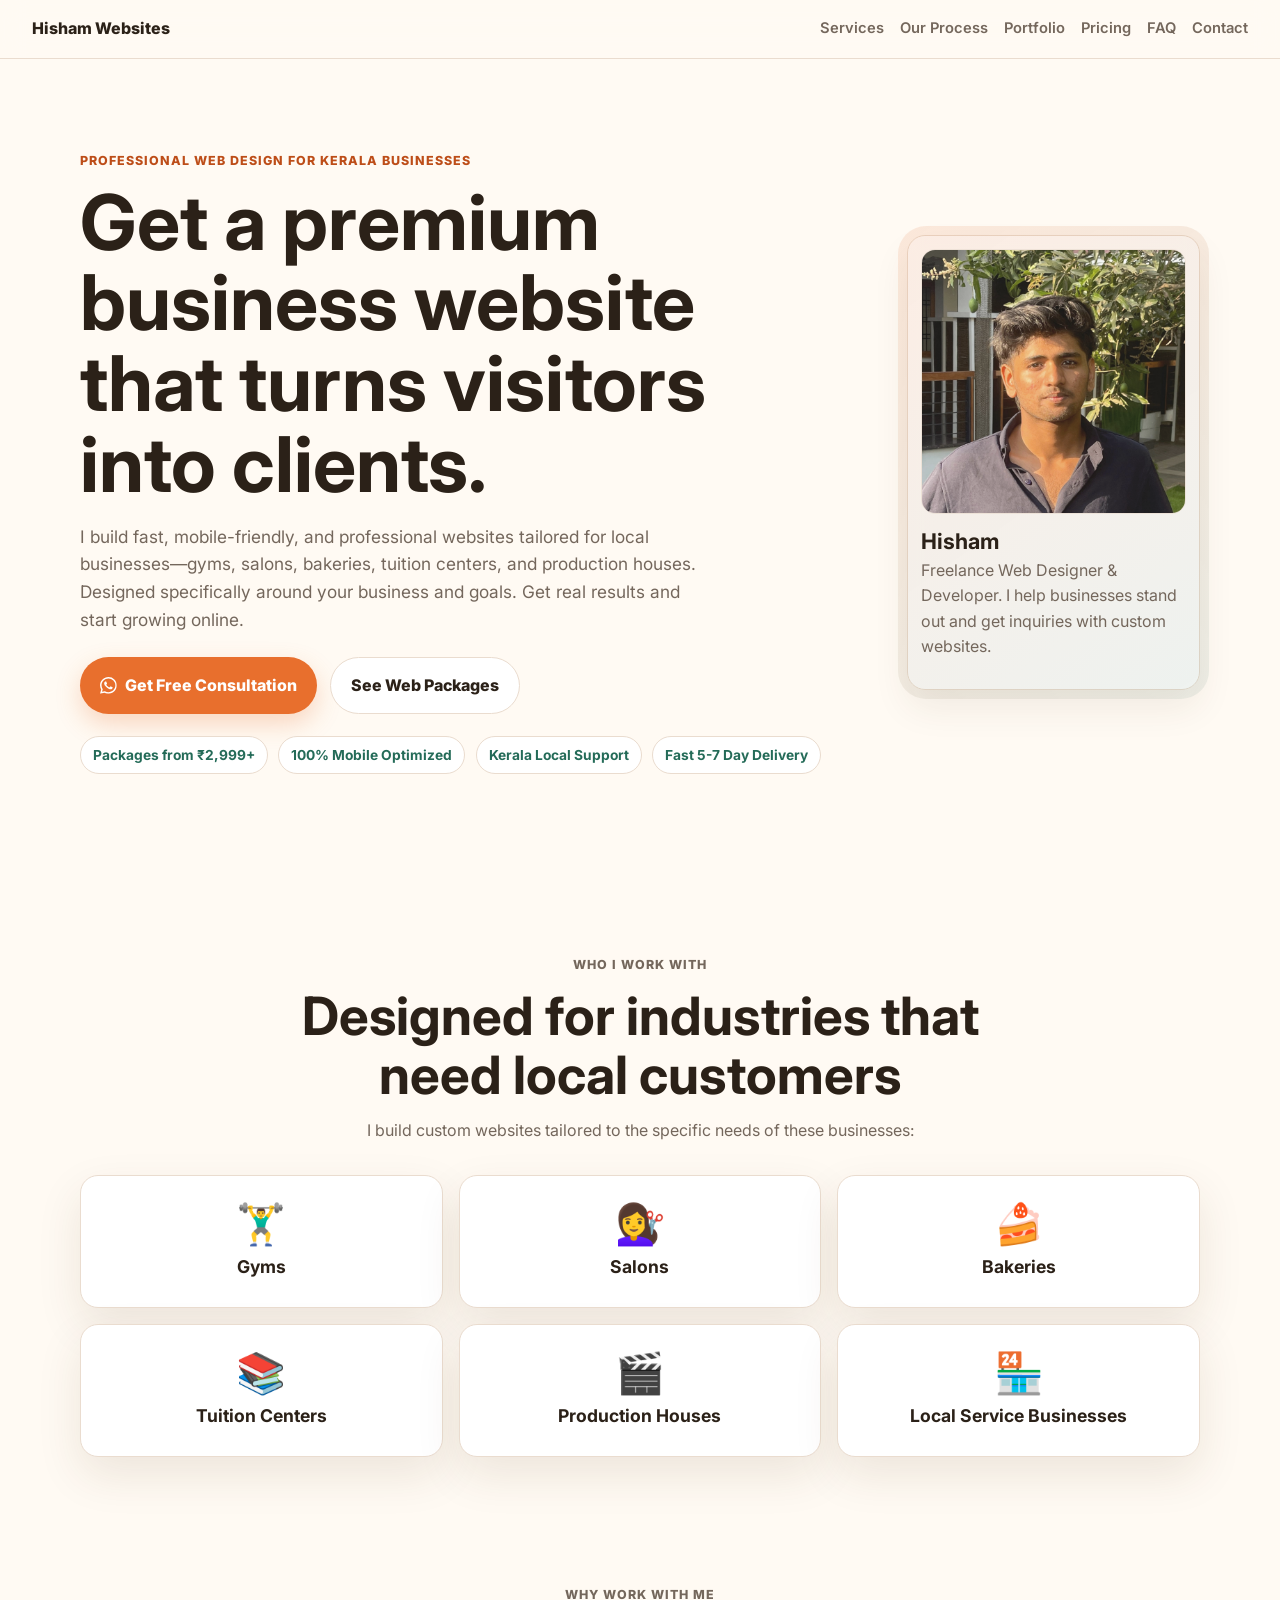
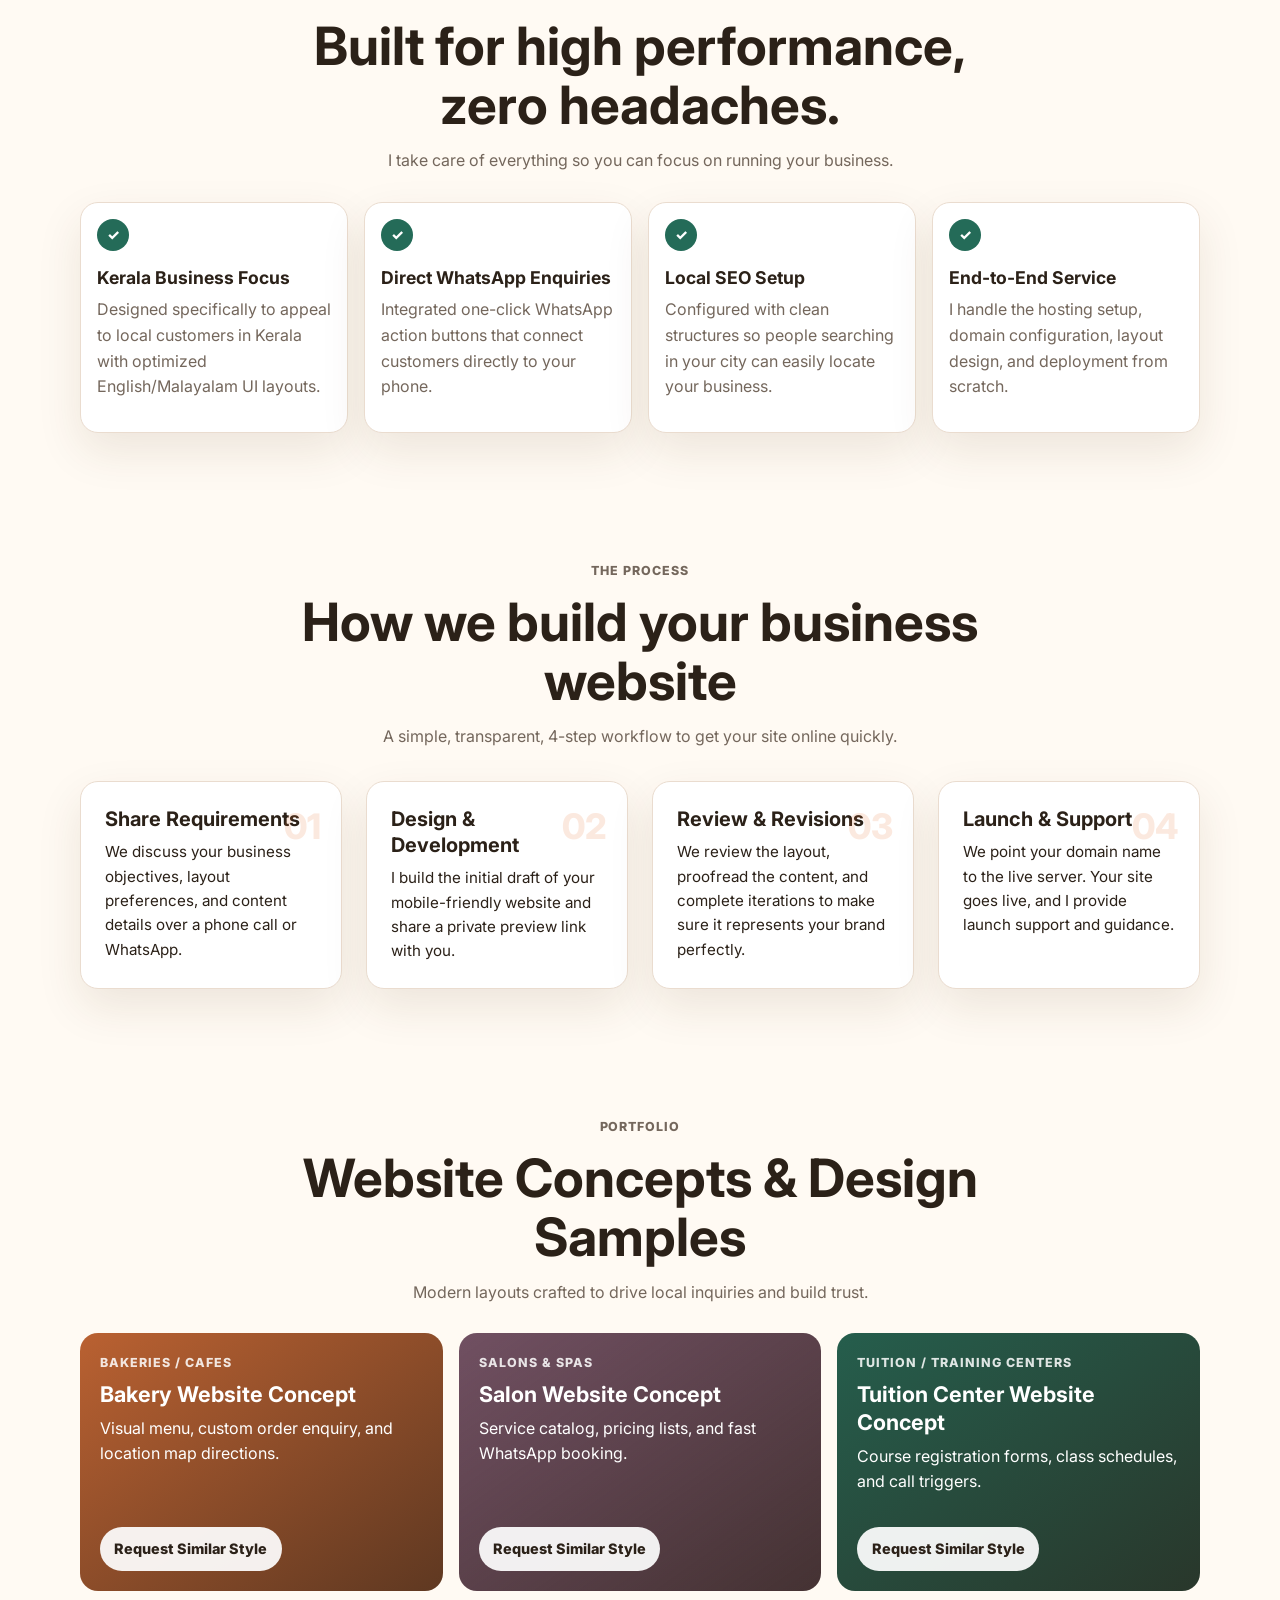
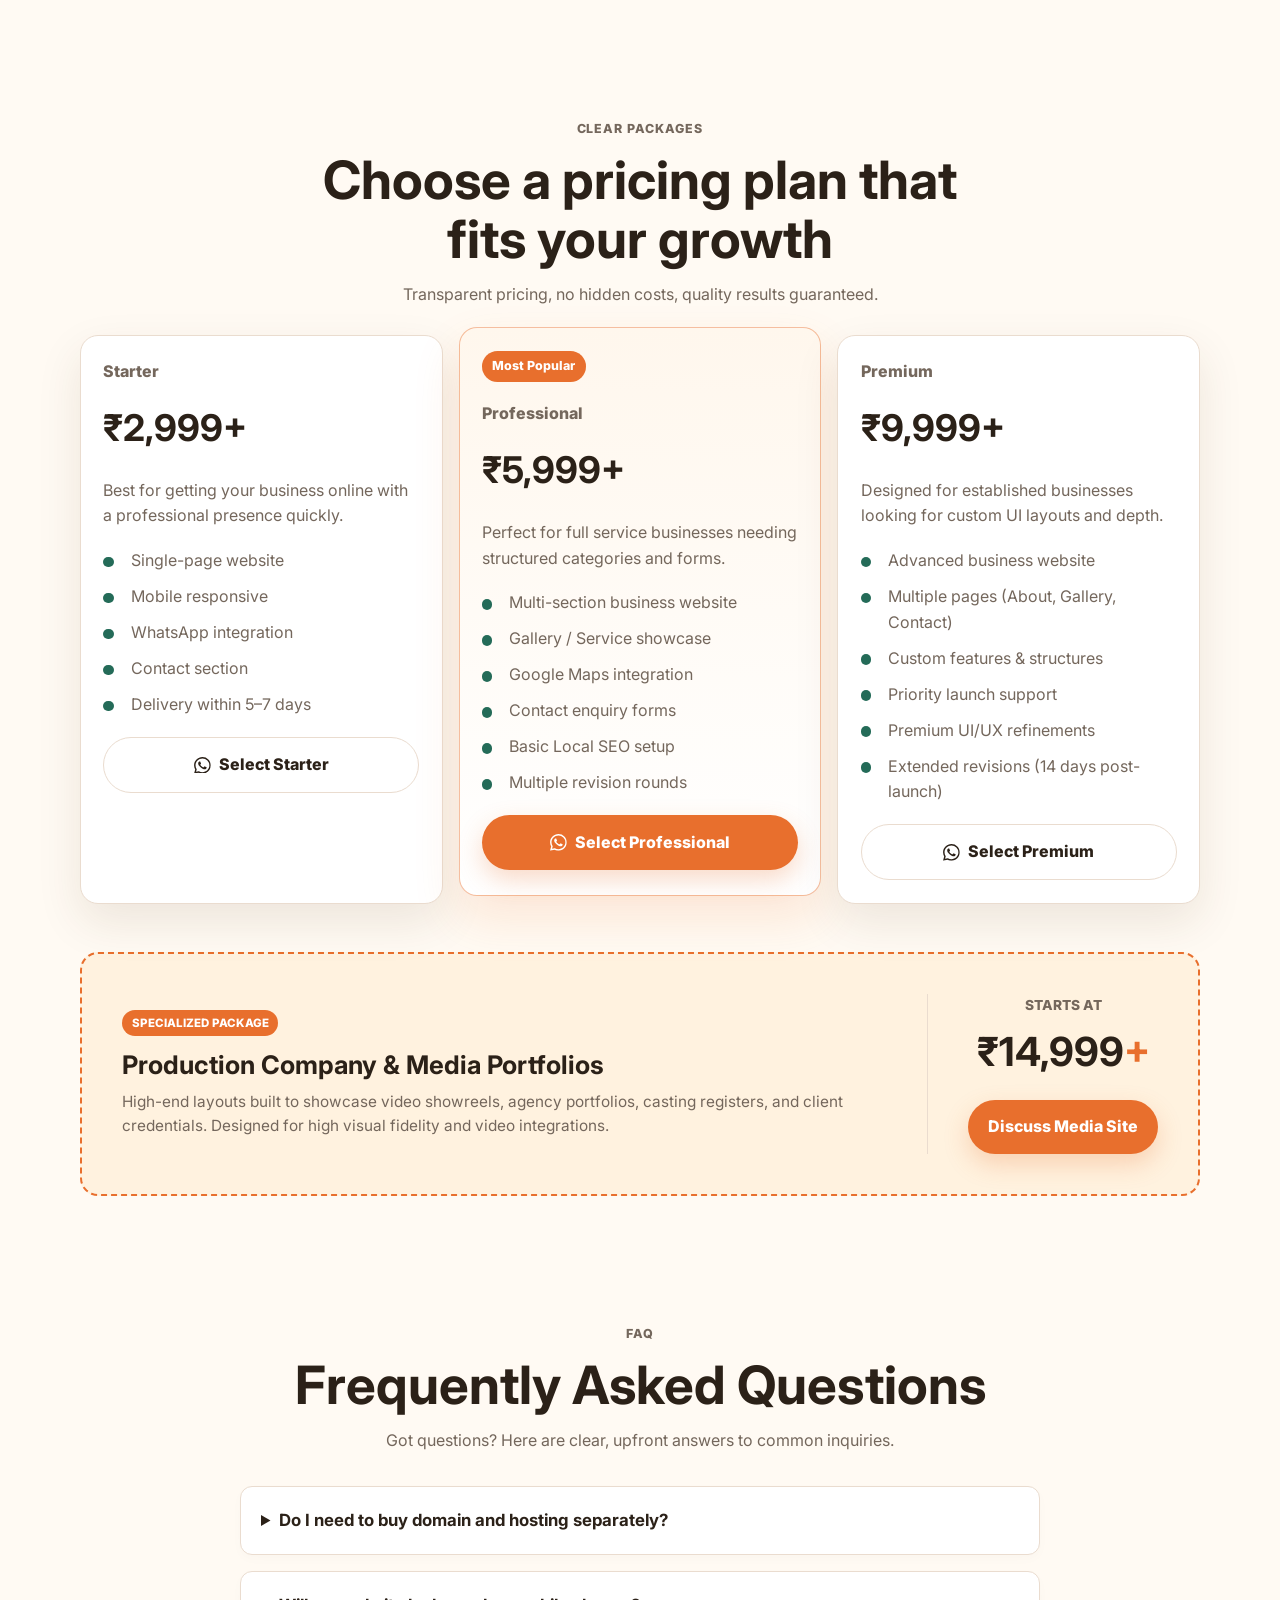
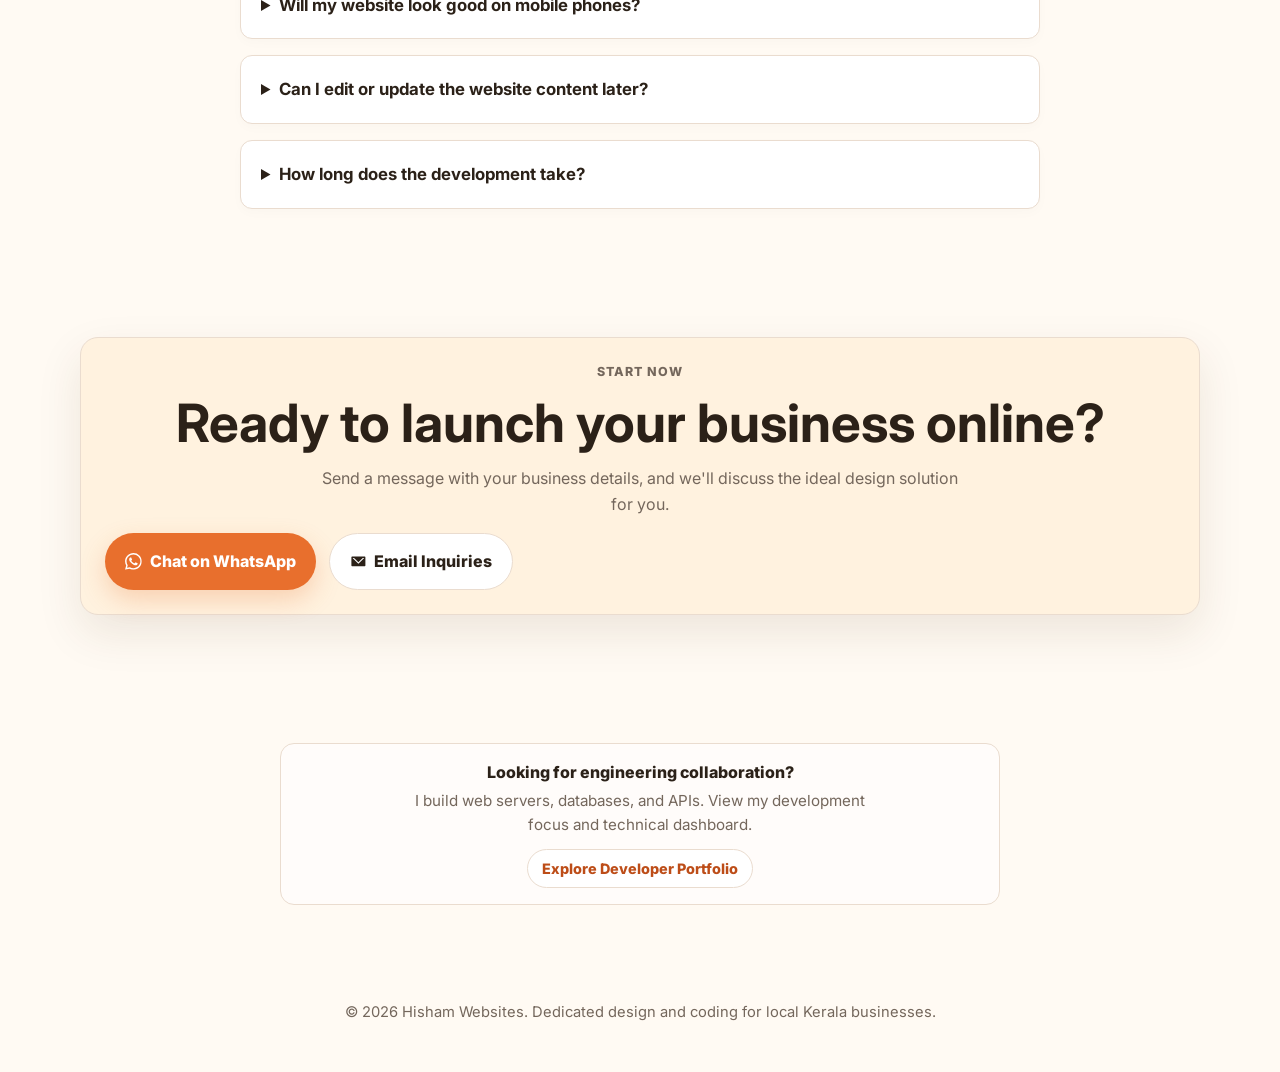
==== commit 78324158: "Updated service pricing and resume downloading" ====
--- a/index.html
+++ b/index.html
@@ -4,9 +4,9 @@
 <head>
     <meta charset="UTF-8">
     <meta name="viewport" content="width=device-width, initial-scale=1.0">
-    <title>Affordable Websites for Small Businesses | Hisham</title>
+    <title>Professional Web Design & Development for Local Businesses | Hisham</title>
     <meta name="description"
-        content="Simple, clean, mobile-friendly websites for small businesses like bakeries, salons, gyms, shops, and tuition centers. Starting from ₹999.">
+        content="Affordable, premium websites for gyms, salons, bakeries, tuition centers, and production houses in Kerala. Starting from ₹2,999. Get clients online today.">
     <link rel="stylesheet" href="styles.css">
 </head>
 
@@ -29,8 +29,10 @@
         <a class="brand" href="#top">Hisham Websites</a>
         <nav class="nav-links" aria-label="Primary navigation">
             <a href="#services">Services</a>
+            <a href="#process">Our Process</a>
+            <a href="#samples">Portfolio</a>
             <a href="#pricing">Pricing</a>
-            <a href="#about">About</a>
+            <a href="#faq">FAQ</a>
             <a href="#contact">Contact</a>
         </nav>
     </header>
@@ -38,247 +40,349 @@
     <main id="top">
         <section class="hero section">
             <div class="hero-content">
-                <p class="eyebrow">Simple websites for local businesses</p>
-                <h1>Get a clean business website that helps customers trust you.</h1>
+                <p class="eyebrow">Professional Web Design for Kerala Businesses</p>
+                <h1>Get a premium business website that turns visitors into clients.</h1>
                 <p class="hero-text">
-                    I create simple, mobile-friendly pages for shops, bakeries, salons, gyms, tuition centers, and other
-                    small businesses. Clear details, good design, and easy contact options.
+                    I build fast, mobile-friendly, and professional websites tailored for local businesses—gyms, salons, bakeries, tuition centers, and production houses. Designed specifically around your business and goals. Get real results and start growing online.
                 </p>
                 <div class="hero-actions">
                     <a class="button primary" href="https://wa.me/918848752269" target="_blank"
                         rel="noopener noreferrer"><svg class="icon" aria-hidden="true">
                             <use href="#icon-whatsapp"></use>
-                        </svg>Message on WhatsApp</a>
-                    <a class="button secondary" href="#pricing">See Pricing</a>
+                        </svg>Get Free Consultation</a>
+                    <a class="button secondary" href="#pricing">See Web Packages</a>
                 </div>
                 <div class="trust-row" aria-label="Key service details">
-                    <span>Starting at ₹999</span>
-                    <span>Mobile friendly</span>
-                    <span>Fast delivery</span>
+                    <span>Packages from ₹2,999+</span>
+                    <span>100% Mobile Optimized</span>
+                    <span>Kerala Local Support</span>
+                    <span>Fast 5-7 Day Delivery</span>
                 </div>
             </div>
 
             <aside class="profile-card" aria-label="About Hisham">
-                <img src="hisham.jpg" alt="Hisham, freelance website designer">
+                <img src="hisham.jpg" alt="Hisham, Freelance Website Designer">
                 <div>
-                    <h2>Hi, I’m Hisham</h2>
-                    <p>I help small businesses look professional online with simple, affordable websites.</p>
+                    <h2>Hisham</h2>
+                    <p>Freelance Web Designer & Developer. I help businesses stand out and get inquiries with custom websites.</p>
                 </div>
             </aside>
         </section>
 
-        <section id="services" class="section">
-            <div class="section-heading">
-                <p class="eyebrow">What I can do for you</p>
-                <h2>Everything your business page needs</h2>
-                <p>No complicated tech talk. Just the important details your customers look for.</p>
-            </div>
-
+        <!-- Who I Work With Section -->
+        <section id="services" class="section clients-section">
+            <div class="section-heading">
+                <p class="eyebrow">Who I Work With</p>
+                <h2>Designed for industries that need local customers</h2>
+                <p>I build custom websites tailored to the specific needs of these businesses:</p>
+            </div>
+            <div class="clients-grid">
+                <div class="client-type-card">
+                    <span class="client-icon">🏋️‍♂️</span>
+                    <h3>Gyms</h3>
+                </div>
+                <div class="client-type-card">
+                    <span class="client-icon">💇‍♀️</span>
+                    <h3>Salons</h3>
+                </div>
+                <div class="client-type-card">
+                    <span class="client-icon">🍰</span>
+                    <h3>Bakeries</h3>
+                </div>
+                <div class="client-type-card">
+                    <span class="client-icon">📚</span>
+                    <h3>Tuition Centers</h3>
+                </div>
+                <div class="client-type-card">
+                    <span class="client-icon">🎬</span>
+                    <h3>Production Houses</h3>
+                </div>
+                <div class="client-type-card">
+                    <span class="client-icon">🏪</span>
+                    <h3>Local Service Businesses</h3>
+                </div>
+            </div>
+        </section>
+
+        <!-- Trust / Benefits Section -->
+        <section id="trust-benefits" class="section">
+            <div class="section-heading">
+                <p class="eyebrow">Why Work With Me</p>
+                <h2>Built for high performance, zero headaches.</h2>
+                <p>I take care of everything so you can focus on running your business.</p>
+            </div>
             <div class="card-grid">
                 <article class="info-card">
-                    <span class="card-icon">1</span>
-                    <h3>Business landing page</h3>
-                    <p>A clean one-page website with your business name, services, photos, location, and contact
-                        details.</p>
+                    <span class="card-icon">✓</span>
+                    <h3>Kerala Business Focus</h3>
+                    <p>Designed specifically to appeal to local customers in Kerala with optimized English/Malayalam UI layouts.</p>
                 </article>
                 <article class="info-card">
-                    <span class="card-icon">2</span>
-                    <h3 class="icon-heading"><svg class="icon" aria-hidden="true">
-                            <use href="#icon-whatsapp"></use>
-                        </svg>WhatsApp contact button</h3>
-                    <p>Customers can message you quickly without searching for your phone number.</p>
+                    <span class="card-icon">✓</span>
+                    <h3>Direct WhatsApp Enquiries</h3>
+                    <p>Integrated one-click WhatsApp action buttons that connect customers directly to your phone.</p>
                 </article>
                 <article class="info-card">
-                    <span class="card-icon">3</span>
-                    <h3>Google Maps section</h3>
-                    <p>Make it easier for people to find your shop, class, studio, or office.</p>
+                    <span class="card-icon">✓</span>
+                    <h3>Local SEO Setup</h3>
+                    <p>Configured with clean structures so people searching in your city can easily locate your business.</p>
                 </article>
                 <article class="info-card">
-                    <span class="card-icon">4</span>
-                    <h3>Menu or service list</h3>
-                    <p>Show your prices, packages, opening time, offers, and services clearly.</p>
-                </article>
-            </div>
-        </section>
-
-        <section class="section split-section">
-            <div class="section-heading left">
-                <p class="eyebrow">How it helps your business</p>
-                <h2>A simple page can make customers choose you faster.</h2>
-                <p>Your website should answer basic questions and make contacting you easy.</p>
-            </div>
-
-            <div class="benefit-list">
-                <div class="benefit-item">
-                    <h3>Look more professional</h3>
-                    <p>A clean website builds trust before customers visit or call.</p>
-                </div>
-                <div class="benefit-item">
-                    <h3>Get more enquiries</h3>
-                    <p><span class="inline-icon-text"><svg class="icon" aria-hidden="true">
-                                <use href="#icon-whatsapp"></use>
-                            </svg>WhatsApp</span>, phone, and location buttons make it simple to reach you.</p>
-                </div>
-                <div class="benefit-item">
-                    <h3>Share one clear link</h3>
-                    <p>Use your website link on <span class="inline-icon-text"><svg class="icon" aria-hidden="true">
-                                <use href="#icon-instagram"></use>
-                            </svg>Instagram</span>, <span class="inline-icon-text"><svg class="icon"
-                                aria-hidden="true">
-                                <use href="#icon-whatsapp"></use>
-                            </svg>WhatsApp</span> status, posters, and business cards.</p>
-                </div>
-                <div class="benefit-item">
-                    <h3>Save customer time</h3>
-                    <p>People can quickly check your services, timing, address, and offers.</p>
-                </div>
-            </div>
-        </section>
-
+                    <span class="card-icon">✓</span>
+                    <h3>End-to-End Service</h3>
+                    <p>I handle the hosting setup, domain configuration, layout design, and deployment from scratch.</p>
+                </article>
+            </div>
+        </section>
+
+        <!-- Process Section -->
+        <section id="process" class="section">
+            <div class="section-heading">
+                <p class="eyebrow">The Process</p>
+                <h2>How we build your business website</h2>
+                <p>A simple, transparent, 4-step workflow to get your site online quickly.</p>
+            </div>
+            <div class="process-steps">
+                <div class="process-step">
+                    <span class="step-num">01</span>
+                    <h3>Share Requirements</h3>
+                    <p>We discuss your business objectives, layout preferences, and content details over a phone call or WhatsApp.</p>
+                </div>
+                <div class="process-step">
+                    <span class="step-num">02</span>
+                    <h3>Design & Development</h3>
+                    <p>I build the initial draft of your mobile-friendly website and share a private preview link with you.</p>
+                </div>
+                <div class="process-step">
+                    <span class="step-num">03</span>
+                    <h3>Review & Revisions</h3>
+                    <p>We review the layout, proofread the content, and complete iterations to make sure it represents your brand perfectly.</p>
+                </div>
+                <div class="process-step">
+                    <span class="step-num">04</span>
+                    <h3>Launch & Support</h3>
+                    <p>We point your domain name to the live server. Your site goes live, and I provide launch support and guidance.</p>
+                </div>
+            </div>
+        </section>
+
+        <!-- Portfolio Showcase -->
         <section id="samples" class="section">
             <div class="section-heading">
-                <p class="eyebrow">Sample work / demo pages</p>
-                <h2>Website ideas I can create for you</h2>
-                <p>These are simple page types that work well for local businesses.</p>
-            </div>
-
+                <p class="eyebrow">Portfolio</p>
+                <h2>Website Concepts & Design Samples</h2>
+                <p>Modern layouts crafted to drive local inquiries and build trust.</p>
+            </div>
             <div class="sample-grid">
                 <article class="sample-card bakery">
                     <div>
-                        <p class="sample-label">Bakery</p>
-                        <h3>Fresh cakes and custom orders</h3>
-                    </div>
-                    <a href="#contact">Ask for this style</a>
+                        <p class="sample-label">Bakeries / Cafes</p>
+                        <h3>Bakery Website Concept</h3>
+                        <p class="sample-desc">Visual menu, custom order enquiry, and location map directions.</p>
+                    </div>
+                    <a href="#contact">Request Similar Style</a>
                 </article>
                 <article class="sample-card salon">
                     <div>
-                        <p class="sample-label">Salon</p>
-                        <h3>Services, prices, and booking contact</h3>
-                    </div>
-                    <a href="#contact">Ask for this style</a>
+                        <p class="sample-label">Salons & Spas</p>
+                        <h3>Salon Website Concept</h3>
+                        <p class="sample-desc">Service catalog, pricing lists, and fast WhatsApp booking.</p>
+                    </div>
+                    <a href="#contact">Request Similar Style</a>
                 </article>
                 <article class="sample-card tuition">
                     <div>
-                        <p class="sample-label">Tuition center</p>
-                        <h3>Courses, batches, and admission enquiries</h3>
-                    </div>
-                    <a href="#contact">Ask for this style</a>
-                </article>
-            </div>
-        </section>
-
+                        <p class="sample-label">Tuition / Training Centers</p>
+                        <h3>Tuition Center Website Concept</h3>
+                        <p class="sample-desc">Course registration forms, class schedules, and call triggers.</p>
+                    </div>
+                    <a href="#contact">Request Similar Style</a>
+                </article>
+            </div>
+        </section>
+
+        <!-- 
+        ========================================================================
+        FEATURED CLIENT WORK (Uncomment this block once Pillarthree approves)
+        ========================================================================
+        <section id="featured-work" class="section">
+            <div class="section-heading">
+                <p class="eyebrow">Featured Client Work</p>
+                <h2>Production Company Website</h2>
+                <p>A high-performance media portfolio built for Pillar Three.</p>
+            </div>
+            <div class="featured-project-card">
+                <div class="featured-project-content">
+                    <h3>Pillar Three Production House</h3>
+                    <p>Designed for premium visual showcase, high-fidelity media integration, and client conversions.</p>
+                    <ul class="featured-bullets">
+                        <li><strong>Responsive Design:</strong> Perfect layout scaling across mobile, tablet, and desktop screens.</li>
+                        <li><strong>Showreel Integration:</strong> High-performance HTML5/Vimeo/YouTube video player integration.</li>
+                        <li><strong>Team Section:</strong> Clean grid highlighting director profiles, crew roles, and bios.</li>
+                        <li><strong>Equipment Showcase:</strong> Dynamic inventory list for camera, lighting, and audio gear booking.</li>
+                        <li><strong>Contact Workflow:</strong> Seamless project inquiry form that connects directly to WhatsApp.</li>
+                    </ul>
+                </div>
+                <div class="featured-project-screenshots">
+                    <div class="screenshot-placeholder">
+                        <span>[Screenshot: Desktop Showreel View]</span>
+                    </div>
+                    <div class="screenshot-placeholder">
+                        <span>[Screenshot: Mobile Navigation & Grid]</span>
+                    </div>
+                </div>
+            </div>
+        </section>
+        -->
+
+        <!-- Pricing Section -->
         <section id="pricing" class="section pricing-section">
             <div class="section-heading">
-                <p class="eyebrow">Simple pricing</p>
-                <h2>Choose a simple website package</h2>
-                <p>Not sure which to choose? I’ll suggest the best option.</p>
+                <p class="eyebrow">Clear Packages</p>
+                <h2>Choose a pricing plan that fits your growth</h2>
+                <p>Transparent pricing, no hidden costs, quality results guaranteed.</p>
             </div>
 
             <div class="pricing-grid">
                 <article class="pricing-card">
                     <p class="price-label">Starter</p>
-                    <h3>₹999</h3>
-                    <p>A clean page for getting your business online quickly.</p>
+                    <h3>₹2,999+</h3>
+                    <p>Best for getting your business online with a professional presence quickly.</p>
                     <ul>
-                        <li>One simple business page</li>
-                        <li>Mobile-friendly layout</li>
-                        <li><span class="inline-icon-text"><svg class="icon" aria-hidden="true">
-                                    <use href="#icon-whatsapp"></use>
-                                </svg>WhatsApp</span> contact button</li>
-                        <li>Basic service details</li>
+                        <li>Single-page website</li>
+                        <li>Mobile responsive</li>
+                        <li>WhatsApp integration</li>
+                        <li>Contact section</li>
+                        <li>Delivery within 5–7 days</li>
                     </ul>
                     <a class="button secondary" href="https://wa.me/918848752269" target="_blank"
                         rel="noopener noreferrer"><svg class="icon" aria-hidden="true">
                             <use href="#icon-whatsapp"></use>
-                        </svg>Start with WhatsApp</a>
+                        </svg>Select Starter</a>
                 </article>
 
                 <article class="pricing-card highlighted">
-                    <span class="pricing-badge">Most chosen</span>
-                    <p class="price-label">Standard</p>
-                    <h3>₹1499</h3>
-                    <p>Best for showing services, photos, timing, and location clearly.</p>
+                    <span class="pricing-badge">Most Popular</span>
+                    <p class="price-label">Professional</p>
+                    <h3>₹5,999+</h3>
+                    <p>Perfect for full service businesses needing structured categories and forms.</p>
                     <ul>
-                        <li>Everything in Starter</li>
-                        <li>Photo or menu section</li>
-                        <li>Location and timing details</li>
-                        <li>More polished page design</li>
-                        <li>Small changes after delivery</li>
+                        <li>Multi-section business website</li>
+                        <li>Gallery / Service showcase</li>
+                        <li>Google Maps integration</li>
+                        <li>Contact enquiry forms</li>
+                        <li>Basic Local SEO setup</li>
+                        <li>Multiple revision rounds</li>
                     </ul>
                     <a class="button primary" href="https://wa.me/918848752269" target="_blank"
                         rel="noopener noreferrer"><svg class="icon" aria-hidden="true">
                             <use href="#icon-whatsapp"></use>
-                        </svg>Start with WhatsApp</a>
+                        </svg>Select Professional</a>
                 </article>
 
                 <article class="pricing-card">
                     <p class="price-label">Premium</p>
-                    <h3>₹1999</h3>
-                    <p>For businesses that want a fuller page with more details.</p>
+                    <h3>₹9,999+</h3>
+                    <p>Designed for established businesses looking for custom UI layouts and depth.</p>
                     <ul>
-                        <li>Everything in Standard</li>
-                        <li>More sections for your business</li>
-                        <li>Offers or gallery area</li>
-                        <li>Extra content support</li>
-                        <li>Priority changes after delivery</li>
+                        <li>Advanced business website</li>
+                        <li>Multiple pages (About, Gallery, Contact)</li>
+                        <li>Custom features & structures</li>
+                        <li>Priority launch support</li>
+                        <li>Premium UI/UX refinements</li>
+                        <li>Extended revisions (14 days post-launch)</li>
                     </ul>
                     <a class="button secondary" href="https://wa.me/918848752269" target="_blank"
                         rel="noopener noreferrer"><svg class="icon" aria-hidden="true">
                             <use href="#icon-whatsapp"></use>
-                        </svg>Start with WhatsApp</a>
-                </article>
-            </div>
-        </section>
-
-        <section id="about" class="section about-section">
-            <div class="about-card">
-                <img src="hisham.jpg" alt="Hisham, website designer for small businesses">
-                <div>
-                    <p class="eyebrow">About me</p>
-                    <h2>I make simple websites for local businesses.</h2>
-                    <p>
-                        I’m Hisham. I help small businesses create a clear online page that shows what they offer,
-                        where they are, and how customers can contact them. My focus is simple design, clear words, and
-                        an easy WhatsApp contact button.
-                    </p>
-                </div>
-            </div>
-        </section>
-
+                        </svg>Select Premium</a>
+                </article>
+            </div>
+
+            <!-- Specialized Production Company Block -->
+            <div class="production-callout">
+                <div class="production-content">
+                    <span class="tag">Specialized Package</span>
+                    <h3>Production Company & Media Portfolios</h3>
+                    <p>High-end layouts built to showcase video showreels, agency portfolios, casting registers, and client credentials. Designed for high visual fidelity and video integrations.</p>
+                </div>
+                <div class="production-pricing">
+                    <p class="starts-at">Starts at</p>
+                    <h4>₹14,999<span>+</span></h4>
+                    <a class="button primary" href="https://wa.me/918848752269" target="_blank" rel="noopener noreferrer">Discuss Media Site</a>
+                </div>
+            </div>
+        </section>
+
+        <!-- FAQ Section -->
+        <section id="faq" class="section faq-section">
+            <div class="section-heading">
+                <p class="eyebrow">FAQ</p>
+                <h2>Frequently Asked Questions</h2>
+                <p>Got questions? Here are clear, upfront answers to common inquiries.</p>
+            </div>
+            <div class="faq-accordion">
+                <details class="faq-item">
+                    <summary>Do I need to buy domain and hosting separately?</summary>
+                    <div class="faq-answer">
+                        <p>No, I can handle the setup for you. I will recommend reliable, budget-friendly hosting and domain registrars (like Hostinger or Namecheap) and configure the servers on your behalf.</p>
+                    </div>
+                </details>
+                <details class="faq-item">
+                    <summary>Will my website look good on mobile phones?</summary>
+                    <div class="faq-answer">
+                        <p>Yes. Over 80% of your local customers will visit your website using their smartphones. Every site I develop is fully responsive, looking premium and fast on all device widths.</p>
+                    </div>
+                </details>
+                <details class="faq-item">
+                    <summary>Can I edit or update the website content later?</summary>
+                    <div class="faq-answer">
+                        <p>Absolutely. Depending on your needs, I can configure a simple admin panel or guide you on how to easily update pricing lists, pictures, and timing details directly.</p>
+                    </div>
+                </details>
+                <details class="faq-item">
+                    <summary>How long does the development take?</summary>
+                    <div class="faq-answer">
+                        <p>Starter pages are completed in 5–7 days once all logo, business copy, and images are provided. Professional and Premium sites generally take 10–15 days.</p>
+                    </div>
+                </details>
+            </div>
+        </section>
+
+        <!-- Contact Section -->
         <section id="contact" class="section contact-section">
             <div class="contact-box">
-                <p class="eyebrow">Contact / WhatsApp</p>
-                <h2>Want a simple website for your business?</h2>
+                <p class="eyebrow">Start Now</p>
+                <h2>Ready to launch your business online?</h2>
                 <p>
-                    Send me your business name, service details, photos, and phone number. I’ll help you turn it into a
-                    clean page that customers can understand quickly.
+                    Send a message with your business details, and we'll discuss the ideal design solution for you.
                 </p>
                 <div class="contact-actions">
                     <a class="button primary" href="https://wa.me/918848752269" target="_blank"
                         rel="noopener noreferrer"><svg class="icon" aria-hidden="true">
                             <use href="#icon-whatsapp"></use>
-                        </svg>Message me on WhatsApp</a>
+                        </svg>Chat on WhatsApp</a>
                     <a class="button secondary" href="mailto:hishyx.dev@gmail.com"><svg class="icon"
                             aria-hidden="true">
                             <use href="#icon-mail"></use>
-                        </svg>Email me</a>
+                        </svg>Email Inquiries</a>
                 </div>
             </div>
         </section>
 
         <section class="section portfolio-link-section" aria-label="More about Hisham">
             <div class="portfolio-link-card">
-                <p class="portfolio-link-title">Want to know more about me?</p>
+                <p class="portfolio-link-title">Looking for engineering collaboration?</p>
                 <p class="portfolio-link-copy">
-                    I also work on bigger practice projects. You can take a quick look if you’re curious.
+                    I build web servers, databases, and APIs. View my development focus and technical dashboard.
                 </p>
-                <a href="dev/" target="_blank" rel="noopener noreferrer">View more about me</a>
+                <a href="dev/">Explore Developer Portfolio</a>
             </div>
         </section>
     </main>
 
     <footer class="site-footer">
-        <p>Affordable websites for small businesses by Hisham.</p>
+        <p>© 2026 Hisham Websites. Dedicated design and coding for local Kerala businesses.</p>
     </footer>
 </body>
 
--- a/styles.css
+++ b/styles.css
@@ -1251,3 +1251,521 @@
     grid-template-columns: repeat(4, 1fr);
   }
 }
+
+/* --- Process Section styling --- */
+.process-steps {
+  display: grid;
+  gap: 1.5rem;
+  margin-top: 2rem;
+}
+.process-step {
+  position: relative;
+  padding: 1.5rem;
+  background: var(--surface);
+  border: 1px solid var(--border);
+  border-radius: var(--radius);
+  box-shadow: var(--shadow);
+}
+.process-step .step-num {
+  font-size: 2.2rem;
+  font-weight: 800;
+  color: var(--primary);
+  opacity: 0.15;
+  position: absolute;
+  top: 1rem;
+  right: 1.25rem;
+}
+.process-step h3 {
+  margin-bottom: 0.5rem;
+  font-size: 1.25rem;
+}
+.process-step p {
+  margin: 0;
+  font-size: 0.95rem;
+}
+
+/* --- Testimonial Section styling --- */
+.testimonial-grid {
+  display: grid;
+  gap: 1.5rem;
+  margin-top: 2rem;
+}
+.testimonial-card {
+  margin: 0;
+  padding: 1.5rem;
+  background: var(--surface);
+  border: 1px solid var(--border);
+  border-radius: var(--radius);
+  box-shadow: var(--shadow);
+}
+.testimonial-card p {
+  font-style: italic;
+  font-size: 1rem;
+  line-height: 1.5;
+  color: var(--text);
+  margin-bottom: 1rem;
+}
+.testimonial-card cite {
+  font-weight: 700;
+  color: var(--secondary);
+  font-style: normal;
+  font-size: 0.9rem;
+}
+
+/* --- Specialized Production Company Box styling --- */
+.production-callout {
+  display: grid;
+  gap: 1.5rem;
+  margin-top: 3rem;
+  padding: 2rem;
+  background: var(--surface-warm);
+  border: 2px dashed var(--primary);
+  border-radius: var(--radius);
+  align-items: center;
+}
+.production-content .tag {
+  display: inline-block;
+  padding: 0.25rem 0.6rem;
+  background: var(--primary);
+  color: white;
+  border-radius: 999px;
+  font-size: 0.72rem;
+  font-weight: 800;
+  text-transform: uppercase;
+  margin-bottom: 0.75rem;
+}
+.production-content h3 {
+  font-size: 1.6rem;
+  margin-bottom: 0.5rem;
+}
+.production-content p {
+  margin: 0;
+  font-size: 0.96rem;
+  color: var(--muted);
+}
+.production-pricing {
+  text-align: center;
+  border-top: 1px solid var(--border);
+  padding-top: 1.5rem;
+}
+.production-pricing .starts-at {
+  margin: 0;
+  font-size: 0.86rem;
+  color: var(--muted);
+  text-transform: uppercase;
+  font-weight: 800;
+}
+.production-pricing h4 {
+  font-size: 2.5rem;
+  margin: 0.25rem 0 1rem 0;
+  color: var(--text);
+}
+.production-pricing h4 span {
+  color: var(--primary);
+}
+
+/* --- FAQ Section styling --- */
+.faq-accordion {
+  max-width: 800px;
+  margin: 2rem auto 0;
+  display: grid;
+  gap: 1rem;
+}
+.faq-item {
+  background: var(--surface);
+  border: 1px solid var(--border);
+  border-radius: 12px;
+  overflow: hidden;
+  box-shadow: 0 4px 12px rgba(0,0,0,0.02);
+}
+.faq-item summary {
+  padding: 1.25rem;
+  font-weight: 700;
+  cursor: pointer;
+  outline: none;
+  user-select: none;
+  font-size: 1.05rem;
+  color: var(--text);
+  transition: background 0.2s;
+}
+.faq-item summary:hover {
+  background: var(--surface-warm);
+}
+.faq-answer {
+  padding: 1.25rem;
+  border-top: 1px solid var(--border);
+  background: rgba(255, 255, 255, 0.4);
+}
+.faq-answer p {
+  margin: 0;
+  font-size: 0.96rem;
+  line-height: 1.6;
+}
+
+/* --- Developer Portfolio: Rewrite Grid --- */
+.project-rewrite-grid {
+  display: grid;
+  gap: 0.85rem;
+  margin: 1.25rem 0;
+  padding-top: 1rem;
+  border-top: 1px solid var(--dev-border);
+}
+.rewrite-block strong {
+  display: block;
+  font-size: 0.8rem;
+  text-transform: uppercase;
+  color: var(--dev-primary);
+  margin-bottom: 0.15rem;
+  letter-spacing: 0.05em;
+}
+.rewrite-block p {
+  margin: 0;
+  font-size: 0.92rem;
+  line-height: 1.5;
+  color: var(--dev-muted);
+}
+
+/* --- Developer Portfolio: Technical Decisions --- */
+.dev-decisions-grid {
+  display: grid;
+  gap: 1.25rem;
+  margin-top: 1.5rem;
+}
+.decision-card {
+  padding: 1.25rem;
+  background: var(--dev-surface);
+  border: 1px solid var(--dev-border);
+  border-radius: 14px;
+}
+.decision-card h3 {
+  font-size: 1.2rem;
+  color: var(--dev-text);
+  margin-bottom: 0.5rem;
+}
+.decision-card p {
+  margin: 0;
+  font-size: 0.92rem;
+  line-height: 1.6;
+  color: var(--dev-muted);
+}
+
+/* --- Developer Portfolio: Architecture Diagram CSS --- */
+.diagram-container {
+  display: flex;
+  justify-content: center;
+  padding: 1.5rem;
+  background: var(--dev-surface-strong);
+  border: 1px solid var(--dev-border);
+  border-radius: 18px;
+  margin-top: 1.5rem;
+}
+.arch-flow {
+  display: flex;
+  flex-direction: column;
+  align-items: center;
+  width: 100%;
+  max-width: 480px;
+}
+.arch-node {
+  width: 100%;
+  padding: 1rem;
+  text-align: center;
+  background: var(--dev-surface);
+  border: 1px solid var(--dev-border);
+  border-radius: 10px;
+  box-shadow: 0 4px 10px rgba(0, 0, 0, 0.15);
+}
+.arch-node strong {
+  display: block;
+  font-size: 0.95rem;
+  color: var(--dev-text);
+}
+.arch-node span {
+  display: block;
+  font-size: 0.8rem;
+  color: var(--dev-muted);
+  margin-top: 0.2rem;
+}
+.arch-node.client { border-color: rgba(96,165,250, 0.4); }
+.arch-node.database { border-color: rgba(34,197,94, 0.4); }
+.arch-arrow {
+  color: var(--dev-primary);
+  font-size: 1.2rem;
+  margin: 0.4rem 0;
+  font-weight: bold;
+}
+
+/* --- Developer Portfolio: Learning Timeline --- */
+.journey-timeline {
+  display: grid;
+  gap: 1.5rem;
+  margin-top: 1.5rem;
+}
+.journey-item {
+  padding: 1.25rem;
+  background: var(--dev-surface);
+  border: 1px solid var(--dev-border);
+  border-radius: 14px;
+}
+.journey-badge {
+  display: inline-block;
+  padding: 0.25rem 0.6rem;
+  background: rgba(96,165,250, 0.15);
+  color: var(--dev-primary);
+  border-radius: 999px;
+  font-size: 0.72rem;
+  font-weight: 800;
+  text-transform: uppercase;
+  margin-bottom: 0.5rem;
+}
+.journey-item h3 {
+  font-size: 1.2rem;
+  margin-bottom: 0.5rem;
+}
+.journey-item p {
+  margin: 0;
+  font-size: 0.92rem;
+  line-height: 1.5;
+  color: var(--dev-muted);
+}
+
+/* --- Media Queries updates for new components --- */
+@media (min-width: 600px) {
+  .process-steps {
+    grid-template-columns: repeat(2, 1fr);
+  }
+}
+@media (min-width: 700px) {
+  .dev-decisions-grid {
+    grid-template-columns: repeat(3, 1fr);
+  }
+}
+@media (min-width: 768px) {
+  .testimonial-grid {
+    grid-template-columns: repeat(3, 1fr);
+  }
+  .production-callout {
+    grid-template-columns: 1fr auto;
+    padding: 2.5rem;
+  }
+  .production-pricing {
+    border-top: none;
+    border-left: 1px solid var(--border);
+    padding-top: 0;
+    padding-left: 2.5rem;
+    min-width: 220px;
+  }
+}
+@media (min-width: 900px) {
+  .process-steps {
+    grid-template-columns: repeat(4, 1fr);
+  }
+}
+
+/* --- Who I Work With Section styling --- */
+.clients-grid {
+  display: grid;
+  grid-template-columns: repeat(2, 1fr);
+  gap: 1rem;
+  margin-top: 2rem;
+}
+.client-type-card {
+  display: flex;
+  flex-direction: column;
+  align-items: center;
+  justify-content: center;
+  padding: 1.75rem 1.25rem;
+  background: var(--surface);
+  border: 1px solid var(--border);
+  border-radius: var(--radius);
+  box-shadow: var(--shadow);
+  text-align: center;
+  transition: transform 0.2s ease, border-color 0.2s ease, box-shadow 0.2s ease;
+}
+.client-type-card:hover {
+  transform: translateY(-4px);
+  border-color: var(--primary);
+  box-shadow: 0 22px 48px rgba(76, 45, 20, 0.12);
+}
+.client-icon {
+  font-size: 2.5rem;
+  margin-bottom: 0.75rem;
+  display: inline-block;
+  line-height: 1;
+}
+.client-type-card h3 {
+  margin: 0;
+  font-size: 1.1rem;
+  font-weight: 700;
+  color: var(--text);
+}
+@media (min-width: 768px) {
+  .clients-grid {
+    grid-template-columns: repeat(3, 1fr);
+  }
+}
+
+/* --- Featured Client Work styling (helper for Pillarthree project) --- */
+.featured-project-card {
+  display: grid;
+  gap: 2rem;
+  background: var(--surface);
+  border: 1px solid var(--border);
+  border-radius: var(--radius);
+  padding: 2rem;
+  box-shadow: var(--shadow);
+}
+.featured-project-content h3 {
+  font-size: 1.5rem;
+  margin-bottom: 0.75rem;
+}
+.featured-bullets {
+  list-style: none;
+  padding: 0;
+  margin: 1.5rem 0 0;
+  display: grid;
+  gap: 0.75rem;
+}
+.featured-bullets li {
+  position: relative;
+  padding-left: 1.5rem;
+}
+.featured-bullets li::before {
+  content: "✓";
+  position: absolute;
+  left: 0;
+  color: var(--secondary);
+  font-weight: bold;
+}
+.featured-project-screenshots {
+  display: grid;
+  grid-template-columns: 1.5fr 1fr;
+  gap: 1rem;
+}
+.screenshot-placeholder {
+  background: var(--surface-warm);
+  border: 2px dashed var(--border);
+  border-radius: 12px;
+  display: flex;
+  align-items: center;
+  justify-content: center;
+  aspect-ratio: 16 / 10;
+  color: var(--muted);
+  font-size: 0.9rem;
+  font-weight: 600;
+  text-align: center;
+  padding: 1rem;
+}
+@media (min-width: 768px) {
+  .featured-project-card {
+    grid-template-columns: 1.2fr 0.8fr;
+  }
+}
+
+/* --- New Dev Badges styling --- */
+.dev-badges {
+  display: flex;
+  flex-wrap: wrap;
+  gap: 0.6rem;
+  margin-bottom: 1.25rem;
+}
+.dev-badge {
+  display: inline-flex;
+  align-items: center;
+  padding: 0.4rem 0.8rem;
+  border-radius: 999px;
+  font-size: 0.82rem;
+  font-weight: 700;
+  letter-spacing: 0.03em;
+  background: rgba(96, 165, 250, 0.1);
+  border: 1px solid rgba(96, 165, 250, 0.35);
+  color: var(--dev-primary);
+}
+.dev-badge.availability::before {
+  content: "●";
+  margin-right: 0.45rem;
+  font-size: 0.7rem;
+  color: #4ade80;
+  animation: pulse-green 2s infinite;
+}
+
+@keyframes pulse-green {
+  0% { opacity: 0.6; }
+  50% { opacity: 1; }
+  100% { opacity: 0.6; }
+}
+
+/* --- Dev Stats Row styling --- */
+.dev-stats-row {
+  display: flex;
+  flex-wrap: wrap;
+  gap: 1.5rem;
+  margin-top: 2rem;
+  padding-top: 1.5rem;
+  border-top: 1px solid var(--dev-border);
+}
+.dev-stat-item {
+  display: flex;
+  flex-direction: column;
+  gap: 0.25rem;
+}
+.dev-stat-num {
+  font-size: 1.6rem;
+  font-weight: 800;
+  color: var(--dev-primary);
+  line-height: 1.1;
+}
+.dev-stat-label {
+  font-size: 0.82rem;
+  font-weight: 600;
+  color: var(--dev-muted);
+  text-transform: uppercase;
+  letter-spacing: 0.05em;
+}
+.dev-stat-item.text-stat .dev-stat-num {
+  font-size: 1.05rem;
+  color: var(--dev-text);
+  margin-top: 0.4rem;
+  font-weight: 700;
+  text-transform: uppercase;
+  letter-spacing: 0.05em;
+}
+.dev-stat-item.text-stat {
+  justify-content: flex-start;
+}
+
+/* --- Project and Button helpers --- */
+.dev-btn-link {
+  display: inline-flex;
+  align-items: center;
+  justify-content: center;
+  gap: 0.45rem;
+  min-height: 2.45rem;
+  padding: 0.55rem 0.85rem;
+  border-radius: 999px;
+  font-weight: 800;
+  font-size: 0.86rem;
+  transition: transform 0.2s ease, opacity 0.2s ease;
+}
+.dev-btn-link:hover {
+  transform: translateY(-1px);
+}
+.dev-btn-link.code {
+  color: #07111f !important;
+  background: var(--dev-primary) !important;
+}
+.dev-btn-link.demo {
+  color: var(--dev-text) !important;
+  background: transparent !important;
+  border: 1px solid var(--dev-border) !important;
+}
+
+/* --- Highlighted Learning Card --- */
+.dev-skill-card.highlighted-learning {
+  border-color: rgba(96, 165, 250, 0.4);
+  background: linear-gradient(180deg, rgba(96, 165, 250, 0.05), rgba(17, 28, 51, 0.8));
+  box-shadow: 0 15px 35px rgba(96, 165, 250, 0.08);
+}
+.dev-skill-card.highlighted-learning h3 {
+  color: var(--dev-primary);
+}
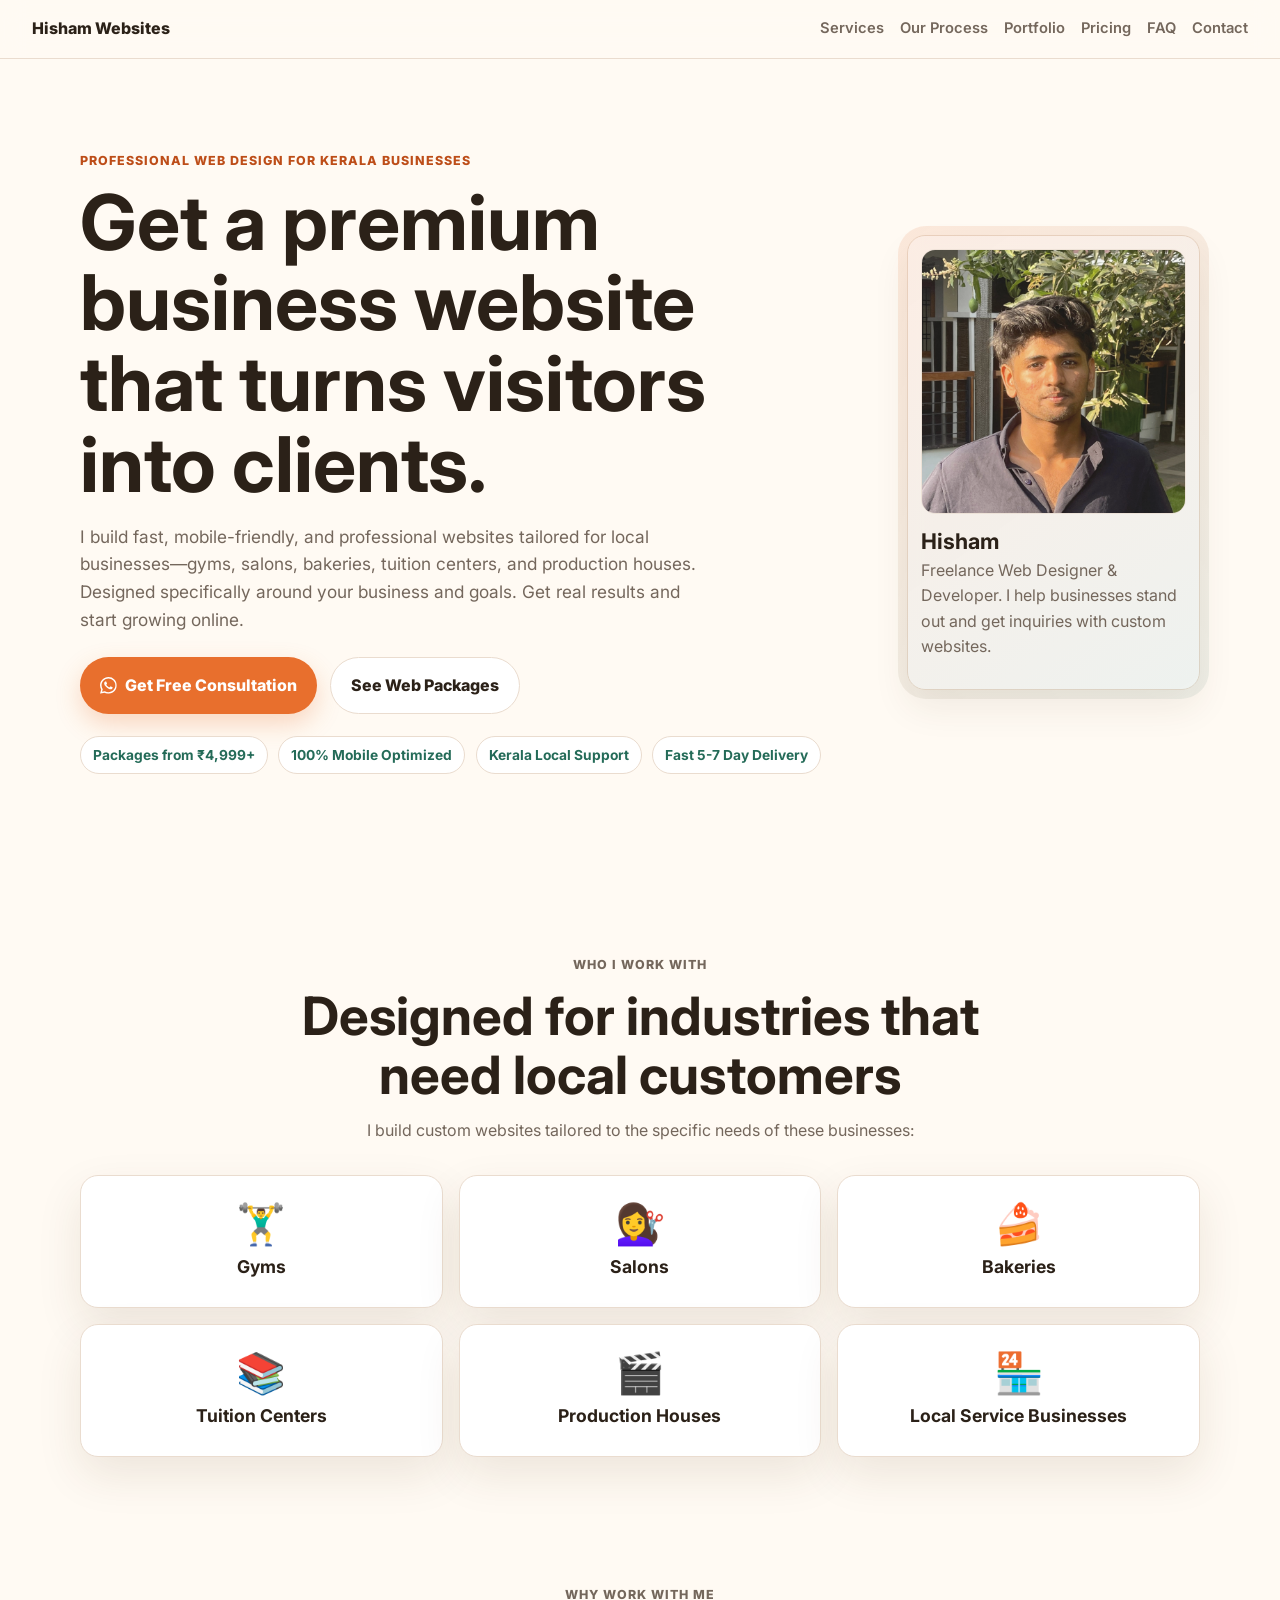
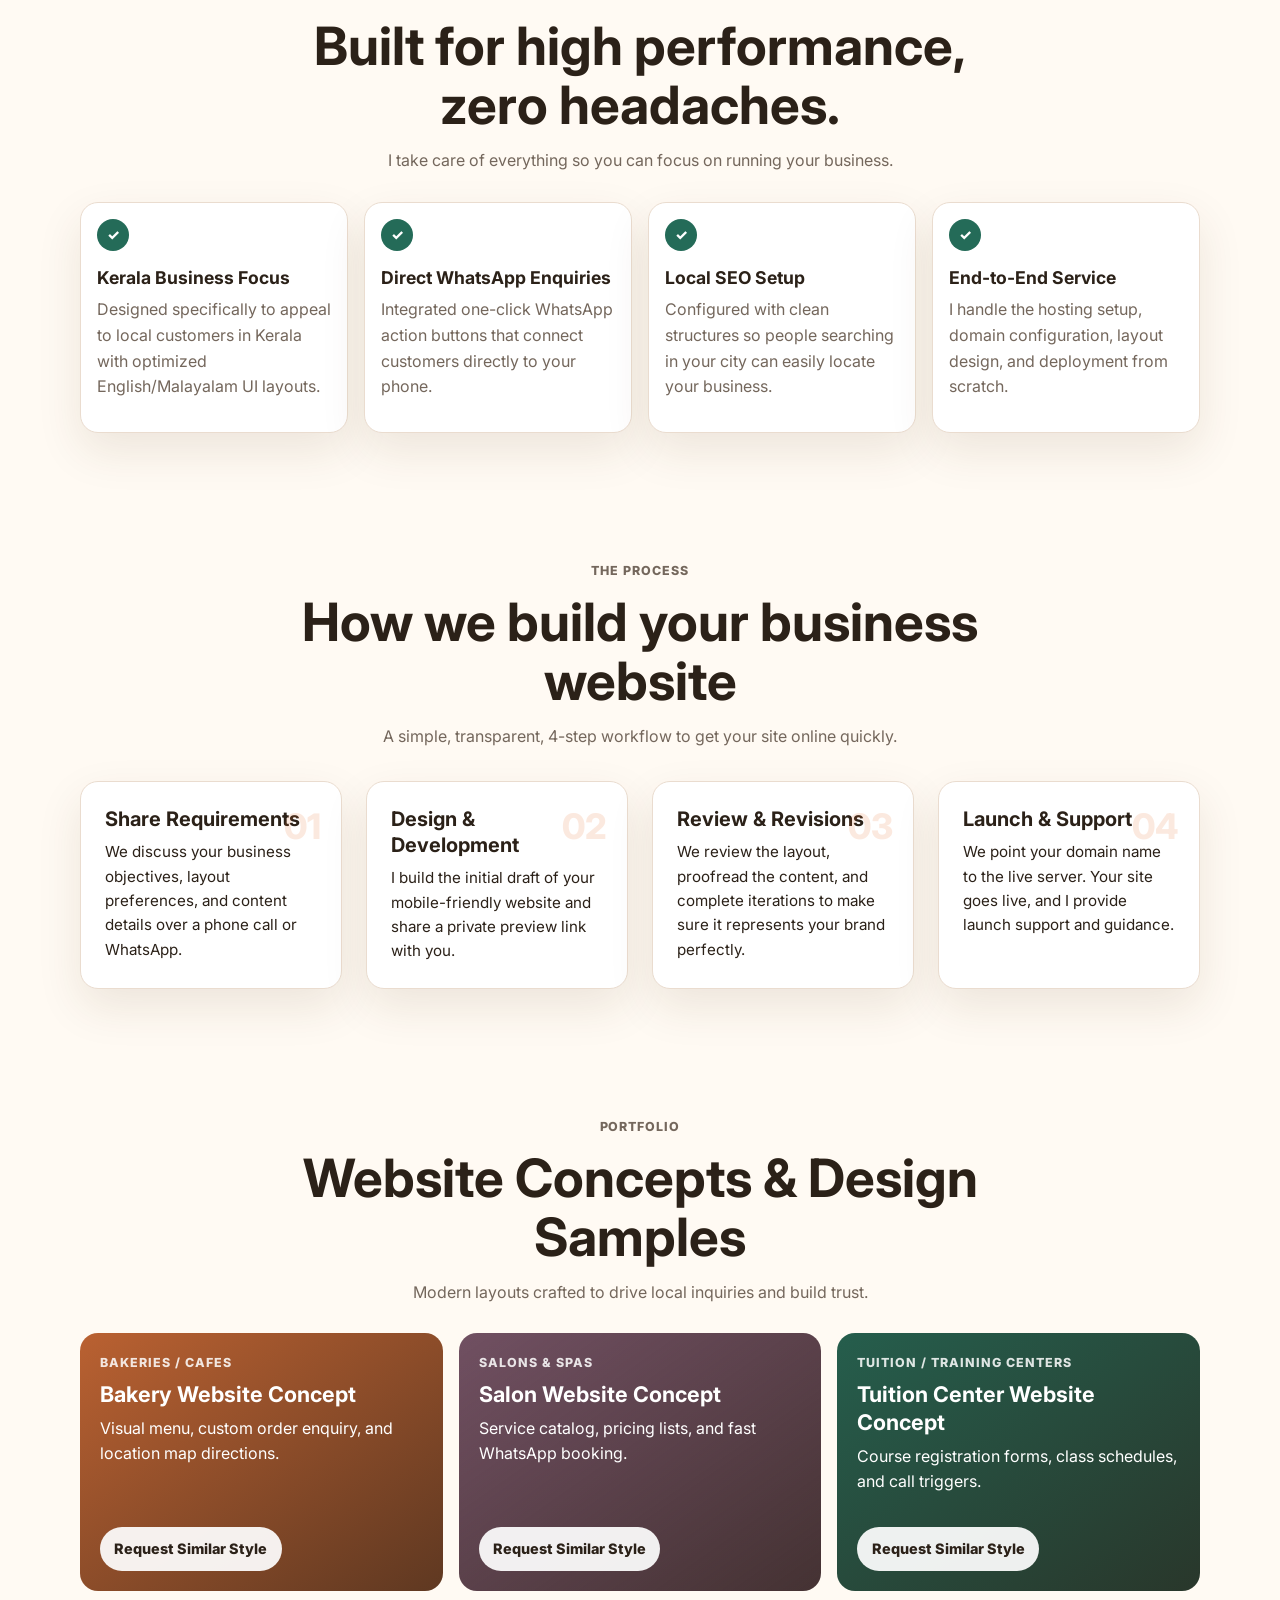
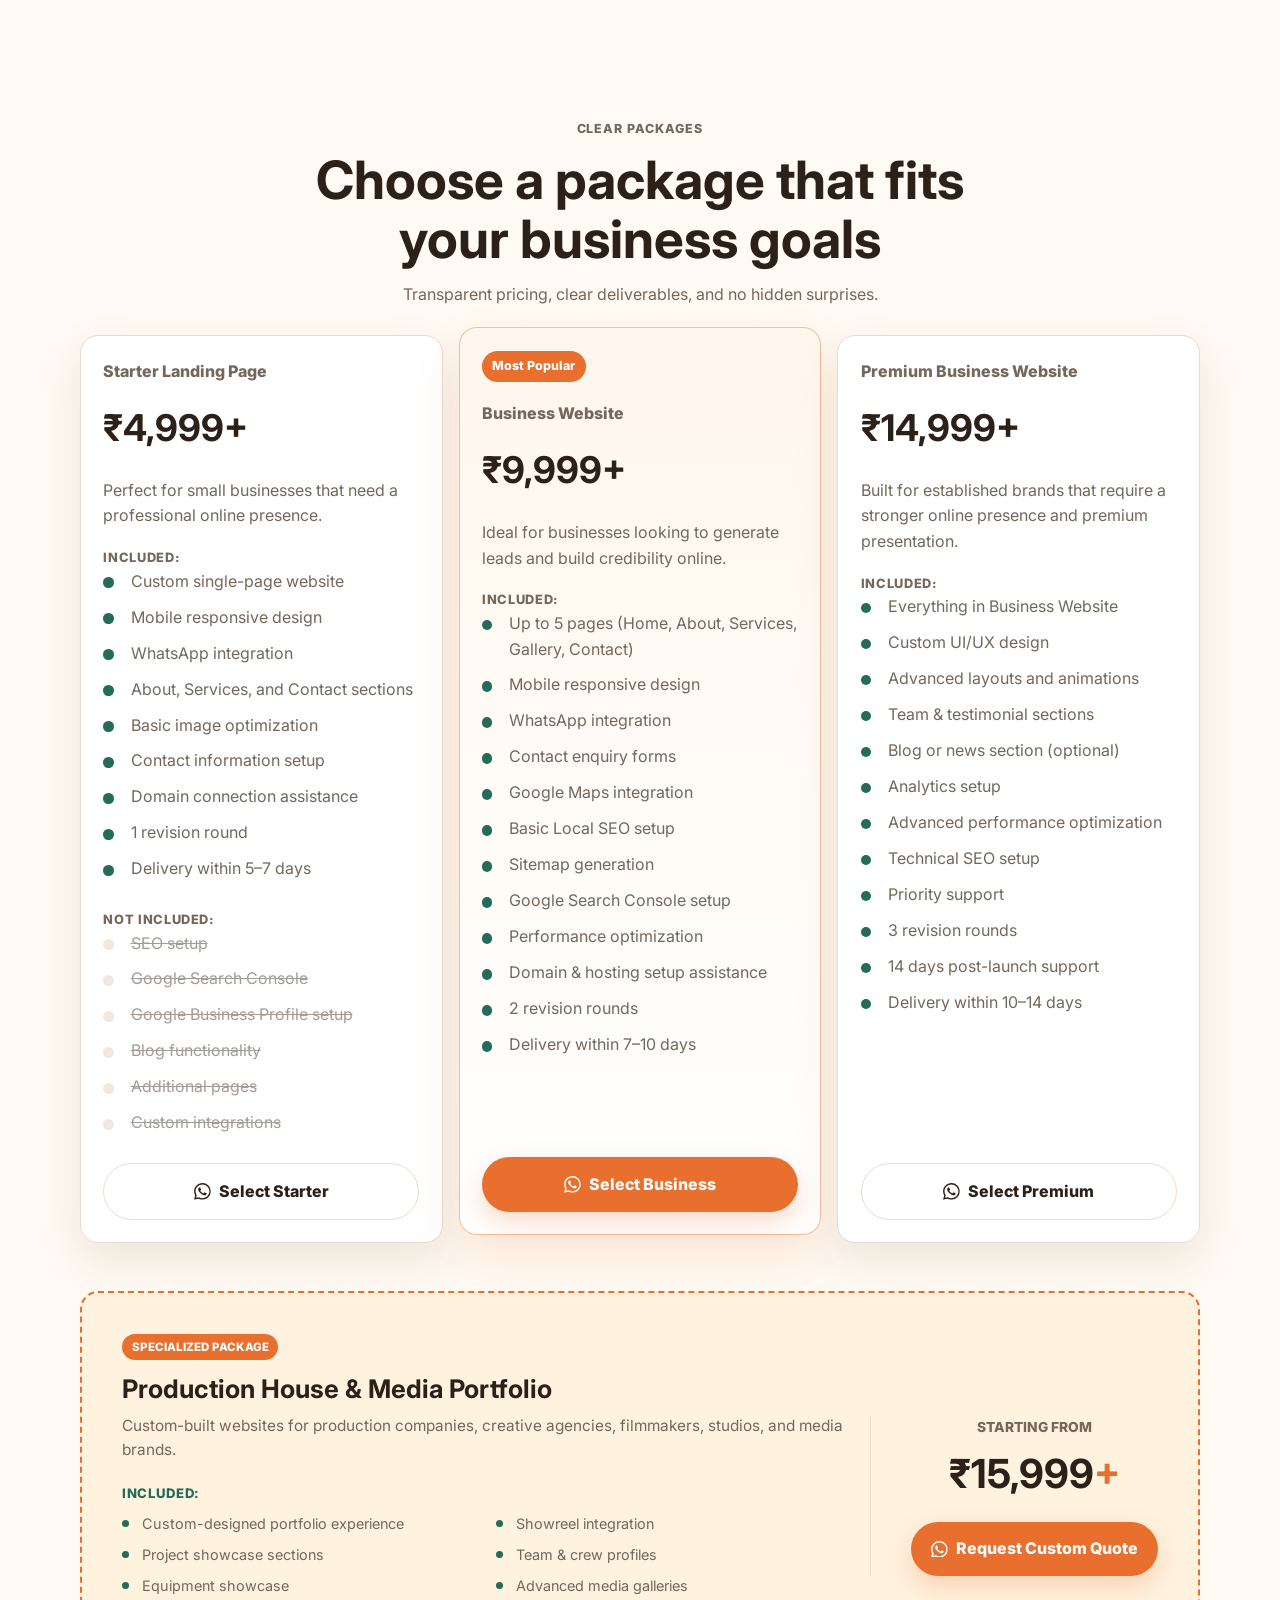
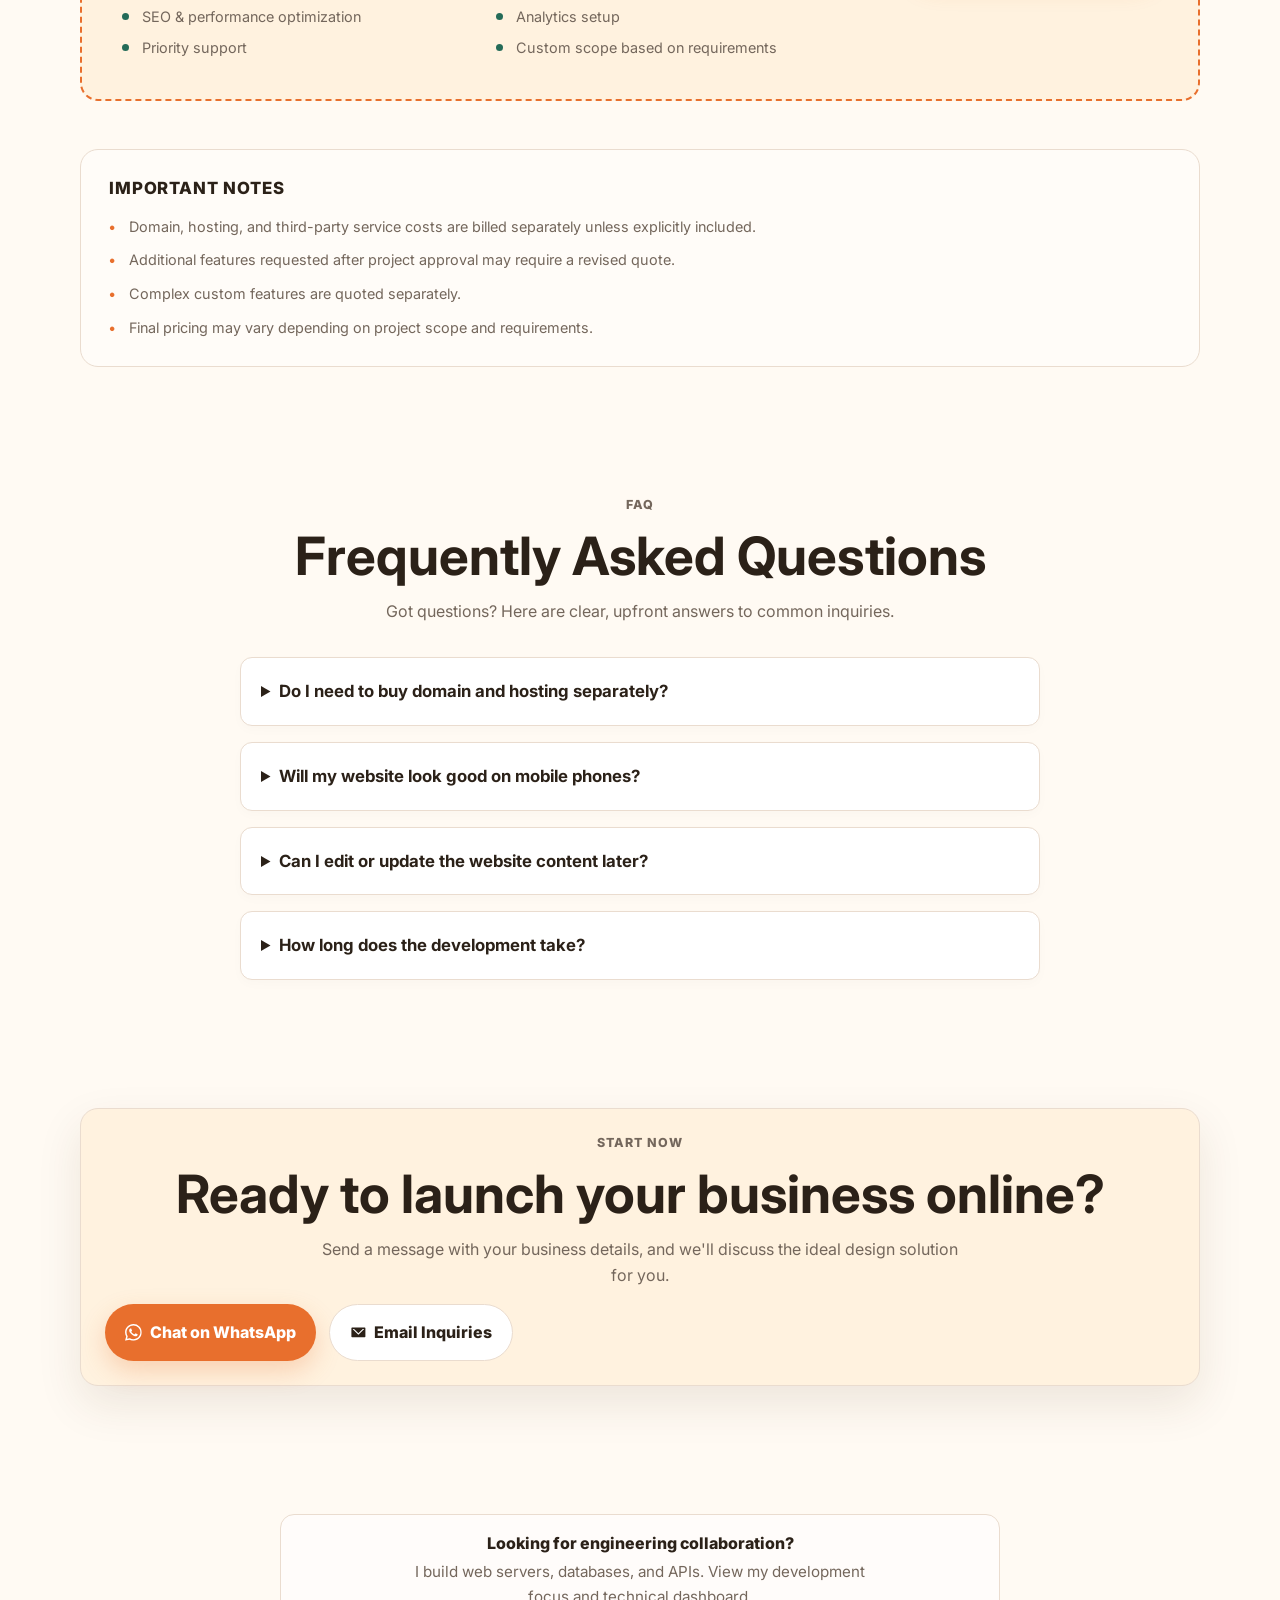
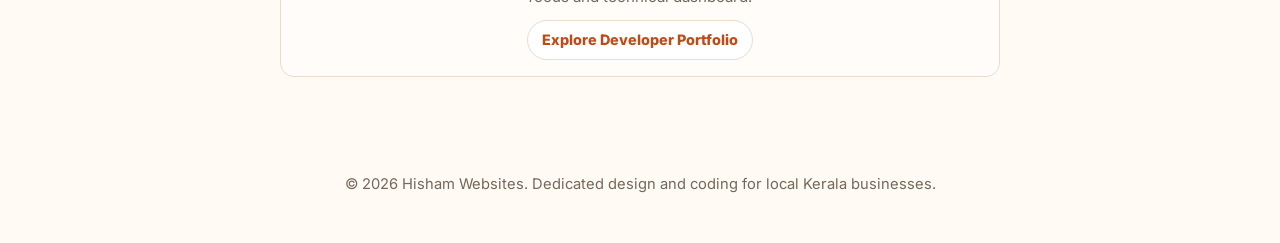
==== commit 838678e9: "Update pricing packages and services page list inclusions" ====
--- a/index.html
+++ b/index.html
@@ -6,7 +6,7 @@
     <meta name="viewport" content="width=device-width, initial-scale=1.0">
     <title>Professional Web Design & Development for Local Businesses | Hisham</title>
     <meta name="description"
-        content="Affordable, premium websites for gyms, salons, bakeries, tuition centers, and production houses in Kerala. Starting from ₹2,999. Get clients online today.">
+        content="Affordable, premium websites for gyms, salons, bakeries, tuition centers, and production houses in Kerala. Starting from ₹4,999. Get clients online today.">
     <link rel="stylesheet" href="styles.css">
 </head>
 
@@ -53,7 +53,7 @@
                     <a class="button secondary" href="#pricing">See Web Packages</a>
                 </div>
                 <div class="trust-row" aria-label="Key service details">
-                    <span>Packages from ₹2,999+</span>
+                    <span>Packages from ₹4,999+</span>
                     <span>100% Mobile Optimized</span>
                     <span>Kerala Local Support</span>
                     <span>Fast 5-7 Day Delivery</span>
@@ -239,22 +239,44 @@
         <section id="pricing" class="section pricing-section">
             <div class="section-heading">
                 <p class="eyebrow">Clear Packages</p>
-                <h2>Choose a pricing plan that fits your growth</h2>
-                <p>Transparent pricing, no hidden costs, quality results guaranteed.</p>
+                <h2>Choose a package that fits your business goals</h2>
+                <p>Transparent pricing, clear deliverables, and no hidden surprises.</p>
             </div>
 
             <div class="pricing-grid">
                 <article class="pricing-card">
-                    <p class="price-label">Starter</p>
-                    <h3>₹2,999+</h3>
-                    <p>Best for getting your business online with a professional presence quickly.</p>
-                    <ul>
-                        <li>Single-page website</li>
-                        <li>Mobile responsive</li>
-                        <li>WhatsApp integration</li>
-                        <li>Contact section</li>
-                        <li>Delivery within 5–7 days</li>
-                    </ul>
+                    <p class="price-label">Starter Landing Page</p>
+                    <h3>₹4,999+</h3>
+                    <p>Perfect for small businesses that need a professional online presence.</p>
+                    
+                    <div class="pricing-card-lists">
+                        <div>
+                            <p class="pricing-list-title">Included:</p>
+                            <ul>
+                                <li>Custom single-page website</li>
+                                <li>Mobile responsive design</li>
+                                <li>WhatsApp integration</li>
+                                <li>About, Services, and Contact sections</li>
+                                <li>Basic image optimization</li>
+                                <li>Contact information setup</li>
+                                <li>Domain connection assistance</li>
+                                <li>1 revision round</li>
+                                <li>Delivery within 5–7 days</li>
+                            </ul>
+                        </div>
+                        <div>
+                            <p class="pricing-list-title not-included-title">Not Included:</p>
+                            <ul>
+                                <li class="not-included">SEO setup</li>
+                                <li class="not-included">Google Search Console</li>
+                                <li class="not-included">Google Business Profile setup</li>
+                                <li class="not-included">Blog functionality</li>
+                                <li class="not-included">Additional pages</li>
+                                <li class="not-included">Custom integrations</li>
+                            </ul>
+                        </div>
+                    </div>
+                    
                     <a class="button secondary" href="https://wa.me/918848752269" target="_blank"
                         rel="noopener noreferrer"><svg class="icon" aria-hidden="true">
                             <use href="#icon-whatsapp"></use>
@@ -263,35 +285,61 @@
 
                 <article class="pricing-card highlighted">
                     <span class="pricing-badge">Most Popular</span>
-                    <p class="price-label">Professional</p>
-                    <h3>₹5,999+</h3>
-                    <p>Perfect for full service businesses needing structured categories and forms.</p>
-                    <ul>
-                        <li>Multi-section business website</li>
-                        <li>Gallery / Service showcase</li>
-                        <li>Google Maps integration</li>
-                        <li>Contact enquiry forms</li>
-                        <li>Basic Local SEO setup</li>
-                        <li>Multiple revision rounds</li>
-                    </ul>
+                    <p class="price-label">Business Website</p>
+                    <h3>₹9,999+</h3>
+                    <p>Ideal for businesses looking to generate leads and build credibility online.</p>
+                    
+                    <div class="pricing-card-lists">
+                        <div>
+                            <p class="pricing-list-title">Included:</p>
+                            <ul>
+                                <li>Up to 5 pages (Home, About, Services, Gallery, Contact)</li>
+                                <li>Mobile responsive design</li>
+                                <li>WhatsApp integration</li>
+                                <li>Contact enquiry forms</li>
+                                <li>Google Maps integration</li>
+                                <li>Basic Local SEO setup</li>
+                                <li>Sitemap generation</li>
+                                <li>Google Search Console setup</li>
+                                <li>Performance optimization</li>
+                                <li>Domain & hosting setup assistance</li>
+                                <li>2 revision rounds</li>
+                                <li>Delivery within 7–10 days</li>
+                            </ul>
+                        </div>
+                    </div>
+                    
                     <a class="button primary" href="https://wa.me/918848752269" target="_blank"
                         rel="noopener noreferrer"><svg class="icon" aria-hidden="true">
                             <use href="#icon-whatsapp"></use>
-                        </svg>Select Professional</a>
+                        </svg>Select Business</a>
                 </article>
 
                 <article class="pricing-card">
-                    <p class="price-label">Premium</p>
-                    <h3>₹9,999+</h3>
-                    <p>Designed for established businesses looking for custom UI layouts and depth.</p>
-                    <ul>
-                        <li>Advanced business website</li>
-                        <li>Multiple pages (About, Gallery, Contact)</li>
-                        <li>Custom features & structures</li>
-                        <li>Priority launch support</li>
-                        <li>Premium UI/UX refinements</li>
-                        <li>Extended revisions (14 days post-launch)</li>
-                    </ul>
+                    <p class="price-label">Premium Business Website</p>
+                    <h3>₹14,999+</h3>
+                    <p>Built for established brands that require a stronger online presence and premium presentation.</p>
+                    
+                    <div class="pricing-card-lists">
+                        <div>
+                            <p class="pricing-list-title">Included:</p>
+                            <ul>
+                                <li>Everything in Business Website</li>
+                                <li>Custom UI/UX design</li>
+                                <li>Advanced layouts and animations</li>
+                                <li>Team & testimonial sections</li>
+                                <li>Blog or news section (optional)</li>
+                                <li>Analytics setup</li>
+                                <li>Advanced performance optimization</li>
+                                <li>Technical SEO setup</li>
+                                <li>Priority support</li>
+                                <li>3 revision rounds</li>
+                                <li>14 days post-launch support</li>
+                                <li>Delivery within 10–14 days</li>
+                            </ul>
+                        </div>
+                    </div>
+                    
                     <a class="button secondary" href="https://wa.me/918848752269" target="_blank"
                         rel="noopener noreferrer"><svg class="icon" aria-hidden="true">
                             <use href="#icon-whatsapp"></use>
@@ -303,14 +351,45 @@
             <div class="production-callout">
                 <div class="production-content">
                     <span class="tag">Specialized Package</span>
-                    <h3>Production Company & Media Portfolios</h3>
-                    <p>High-end layouts built to showcase video showreels, agency portfolios, casting registers, and client credentials. Designed for high visual fidelity and video integrations.</p>
+                    <h3>Production House & Media Portfolio</h3>
+                    <p>Custom-built websites for production companies, creative agencies, filmmakers, studios, and media brands.</p>
+                    
+                    <div class="production-includes">
+                        <p class="includes-label">Included:</p>
+                        <ul class="includes-list">
+                            <li>Custom-designed portfolio experience</li>
+                            <li>Showreel integration</li>
+                            <li>Project showcase sections</li>
+                            <li>Team & crew profiles</li>
+                            <li>Equipment showcase</li>
+                            <li>Advanced media galleries</li>
+                            <li>SEO & performance optimization</li>
+                            <li>Analytics setup</li>
+                            <li>Priority support</li>
+                            <li>Custom scope based on requirements</li>
+                        </ul>
+                    </div>
                 </div>
                 <div class="production-pricing">
-                    <p class="starts-at">Starts at</p>
-                    <h4>₹14,999<span>+</span></h4>
-                    <a class="button primary" href="https://wa.me/918848752269" target="_blank" rel="noopener noreferrer">Discuss Media Site</a>
-                </div>
+                    <p class="starts-at">Starting from</p>
+                    <h4>₹15,999<span>+</span></h4>
+                    <a class="button primary" href="https://wa.me/918848752269" target="_blank" rel="noopener noreferrer">
+                        <svg class="icon" aria-hidden="true">
+                            <use href="#icon-whatsapp"></use>
+                        </svg>Request Custom Quote
+                    </a>
+                </div>
+            </div>
+
+            <!-- Important Notes -->
+            <div class="pricing-notes">
+                <h3>Important Notes</h3>
+                <ul>
+                    <li>Domain, hosting, and third-party service costs are billed separately unless explicitly included.</li>
+                    <li>Additional features requested after project approval may require a revised quote.</li>
+                    <li>Complex custom features are quoted separately.</li>
+                    <li>Final pricing may vary depending on project scope and requirements.</li>
+                </ul>
             </div>
         </section>
 
--- a/styles.css
+++ b/styles.css
@@ -394,8 +394,8 @@
 
 .pricing-card {
   position: relative;
-  display: grid;
-  align-content: start;
+  display: flex;
+  flex-direction: column;
   gap: 1.2rem;
   padding: 1.25rem;
   background: var(--surface);
@@ -405,7 +405,7 @@
 }
 
 .pricing-card .button {
-  align-self: end;
+  margin-top: auto;
   width: 100%;
 }
 
@@ -464,6 +464,78 @@
   height: 0.65rem;
   border-radius: 50%;
   background: var(--secondary);
+}
+
+.pricing-card li.not-included {
+  color: var(--muted);
+  opacity: 0.65;
+  text-decoration: line-through;
+}
+
+.pricing-card li.not-included::before {
+  background: var(--border);
+}
+
+.pricing-card-lists {
+  display: flex;
+  flex-direction: column;
+  gap: 1.25rem;
+  margin-bottom: 0.5rem;
+}
+
+.pricing-list-title {
+  font-size: 0.8rem;
+  font-weight: 800;
+  text-transform: uppercase;
+  letter-spacing: 0.05em;
+  margin: 0 0 0.5rem;
+  color: var(--secondary);
+}
+
+.pricing-list-title.not-included-title {
+  color: var(--muted);
+  margin-top: 0.5rem;
+}
+
+.pricing-notes {
+  margin-top: 3rem;
+  padding: 1.75rem;
+  background: rgba(255, 255, 255, 0.4);
+  border: 1px solid var(--border);
+  border-radius: var(--radius);
+}
+
+.pricing-notes h3 {
+  font-size: 1.05rem;
+  font-weight: 800;
+  margin-bottom: 1rem;
+  color: var(--text);
+  text-transform: uppercase;
+  letter-spacing: 0.05em;
+}
+
+.pricing-notes ul {
+  display: grid;
+  gap: 0.75rem;
+  margin: 0;
+  padding: 0;
+  list-style: none;
+}
+
+.pricing-notes li {
+  position: relative;
+  padding-left: 1.25rem;
+  font-size: 0.9rem;
+  color: var(--muted);
+  line-height: 1.5;
+}
+
+.pricing-notes li::before {
+  content: "•";
+  position: absolute;
+  left: 0;
+  color: var(--primary);
+  font-weight: 800;
 }
 
 .about-section {
@@ -1364,6 +1436,52 @@
   color: var(--primary);
 }
 
+.production-includes {
+  margin-top: 1.25rem;
+}
+
+.production-includes .includes-label {
+  font-size: 0.82rem;
+  font-weight: 800;
+  text-transform: uppercase;
+  letter-spacing: 0.05em;
+  margin-bottom: 0.5rem;
+  color: var(--secondary);
+}
+
+.includes-list {
+  display: grid;
+  gap: 0.5rem;
+  margin: 0;
+  padding: 0;
+  list-style: none;
+}
+
+@media (min-width: 560px) {
+  .includes-list {
+    grid-template-columns: repeat(2, 1fr);
+    gap: 0.5rem 1.5rem;
+  }
+}
+
+.includes-list li {
+  position: relative;
+  padding-left: 1.25rem;
+  font-size: 0.9rem;
+  color: var(--muted);
+}
+
+.includes-list li::before {
+  content: "";
+  position: absolute;
+  left: 0;
+  top: 0.5rem;
+  width: 0.45rem;
+  height: 0.45rem;
+  border-radius: 50%;
+  background: var(--secondary);
+}
+
 /* --- FAQ Section styling --- */
 .faq-accordion {
   max-width: 800px;
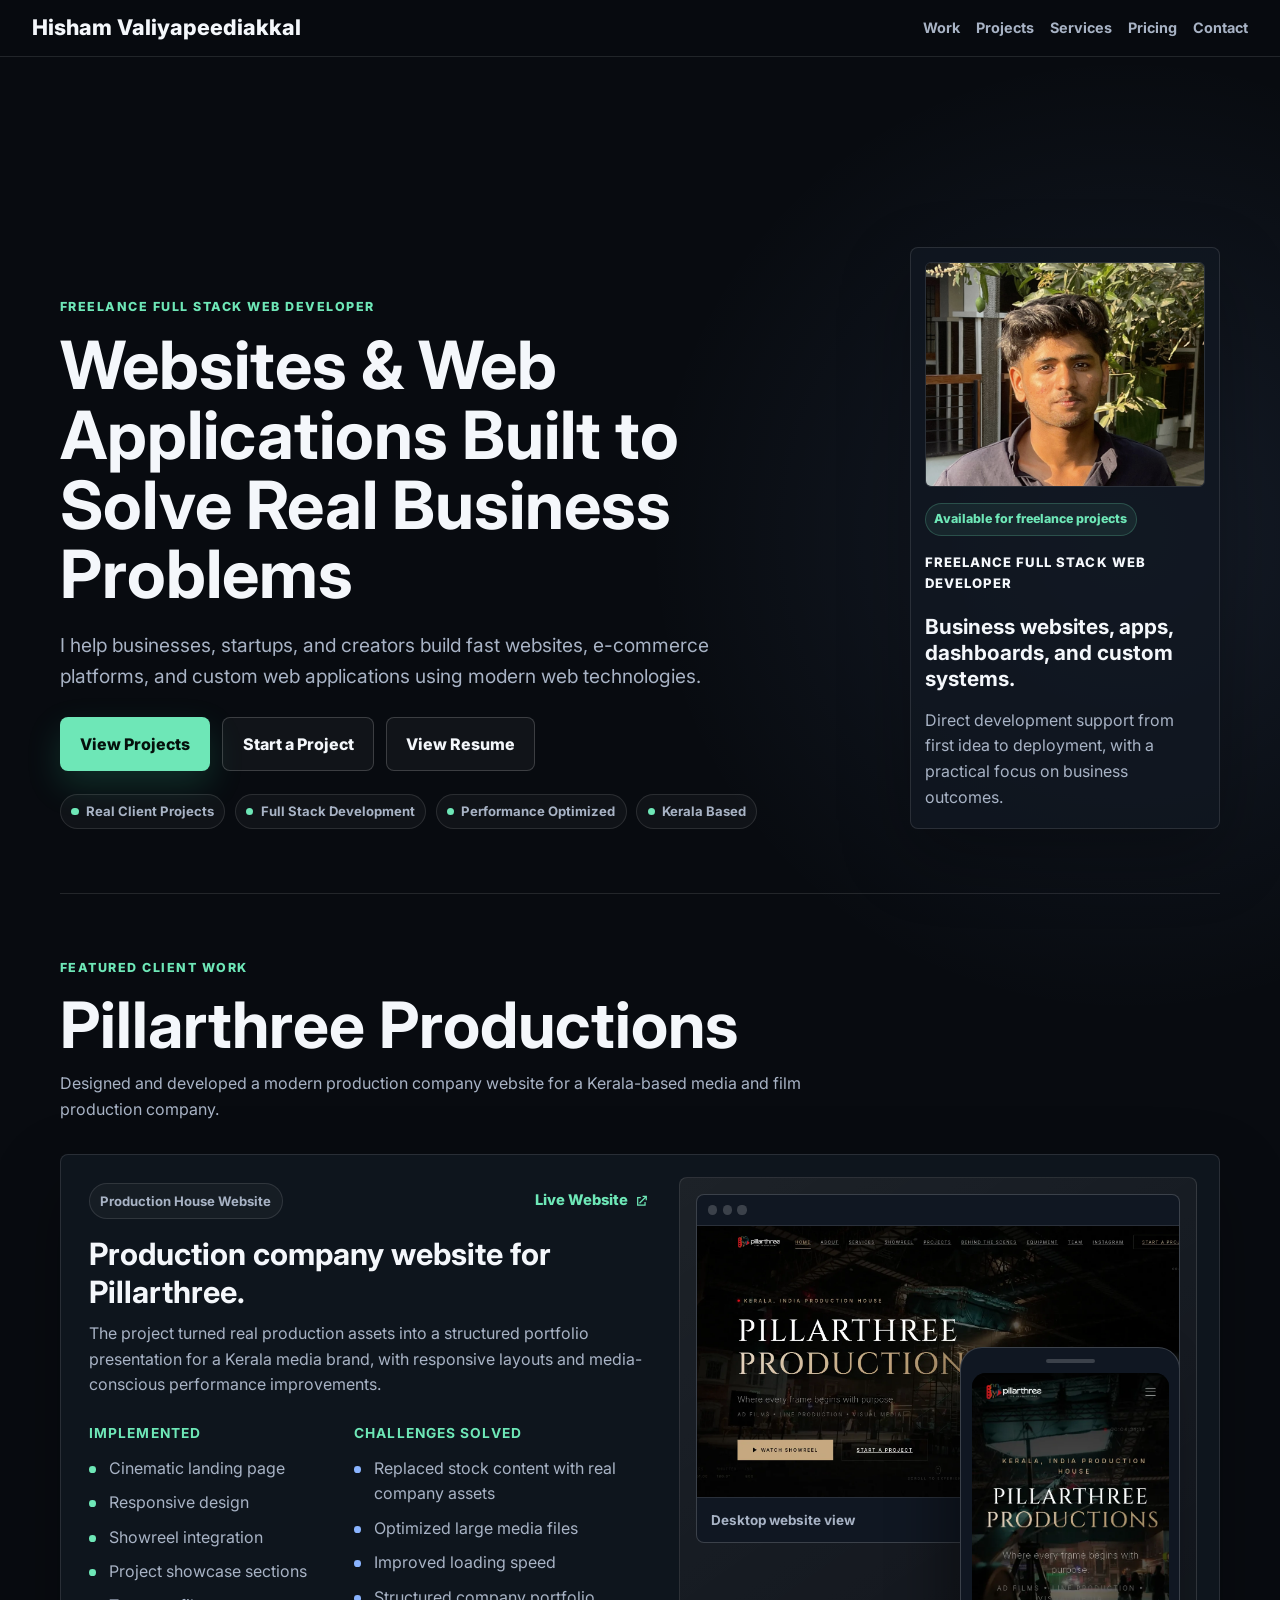
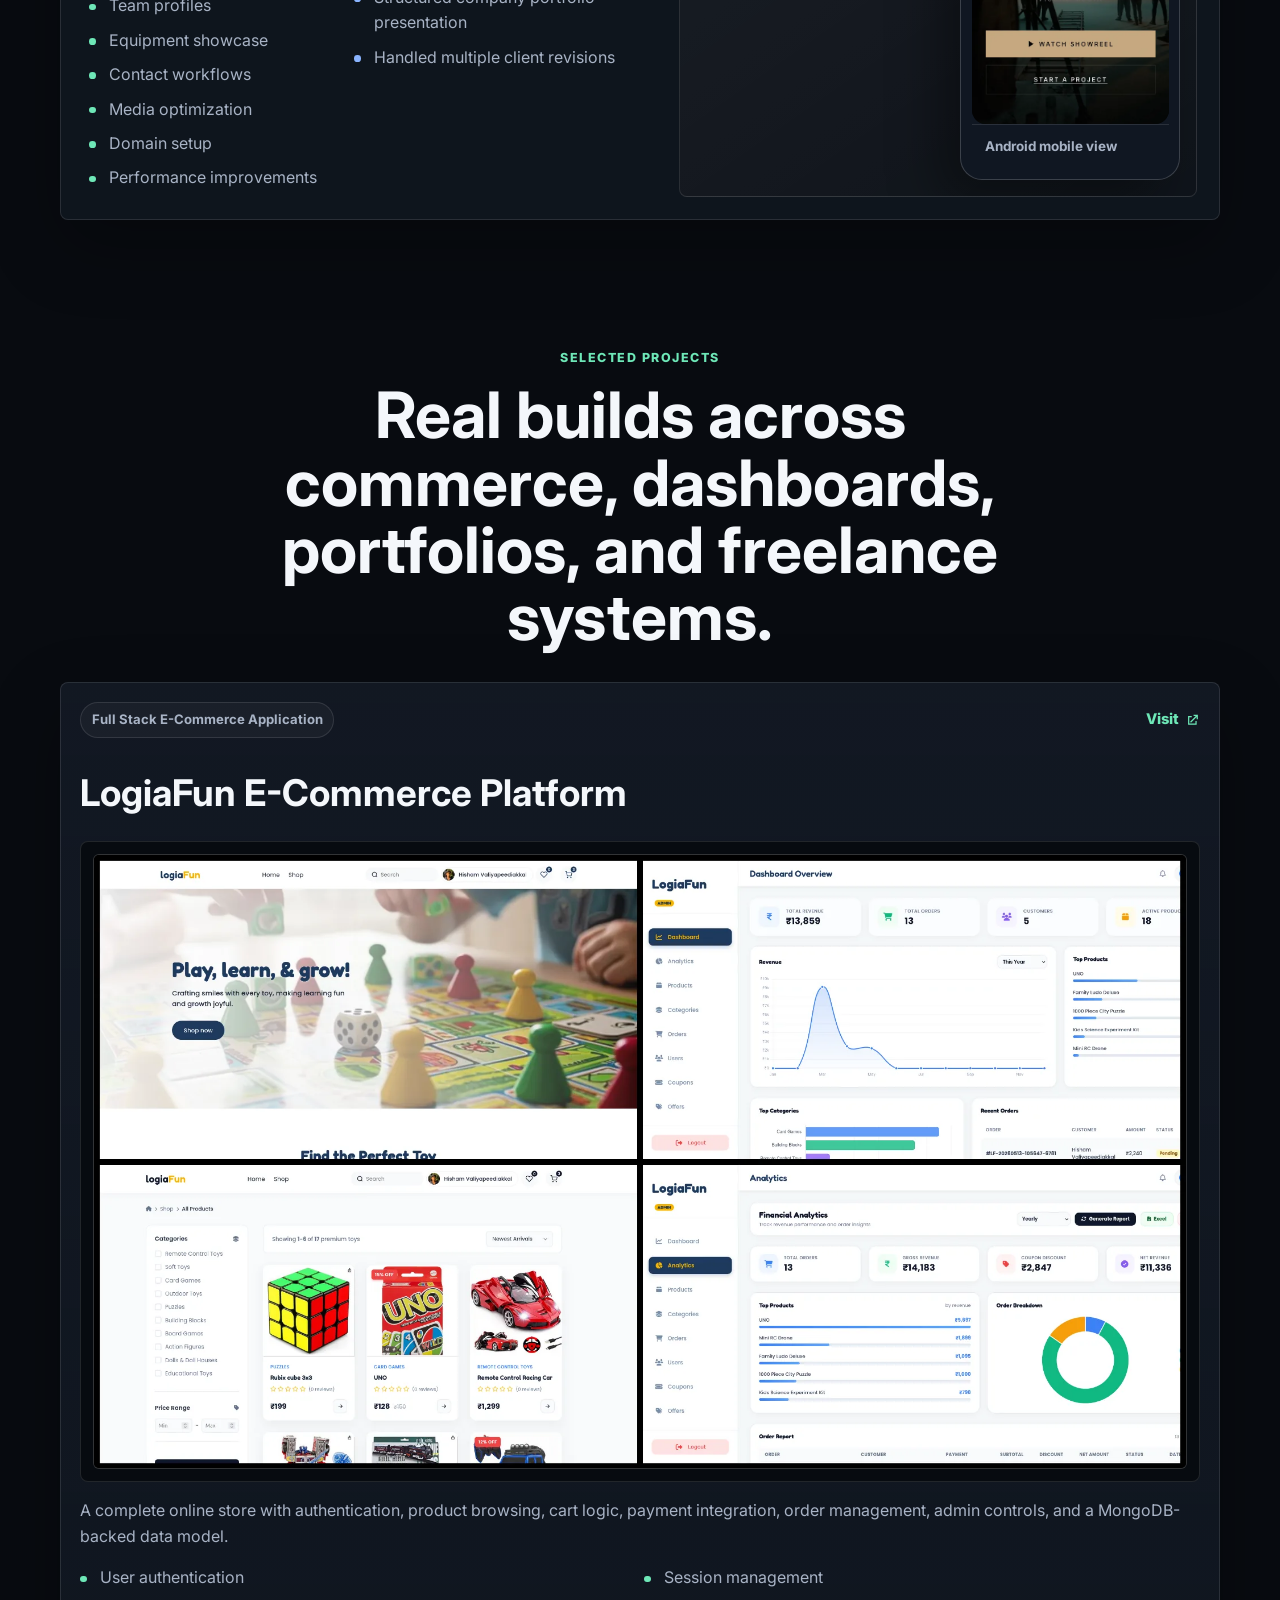
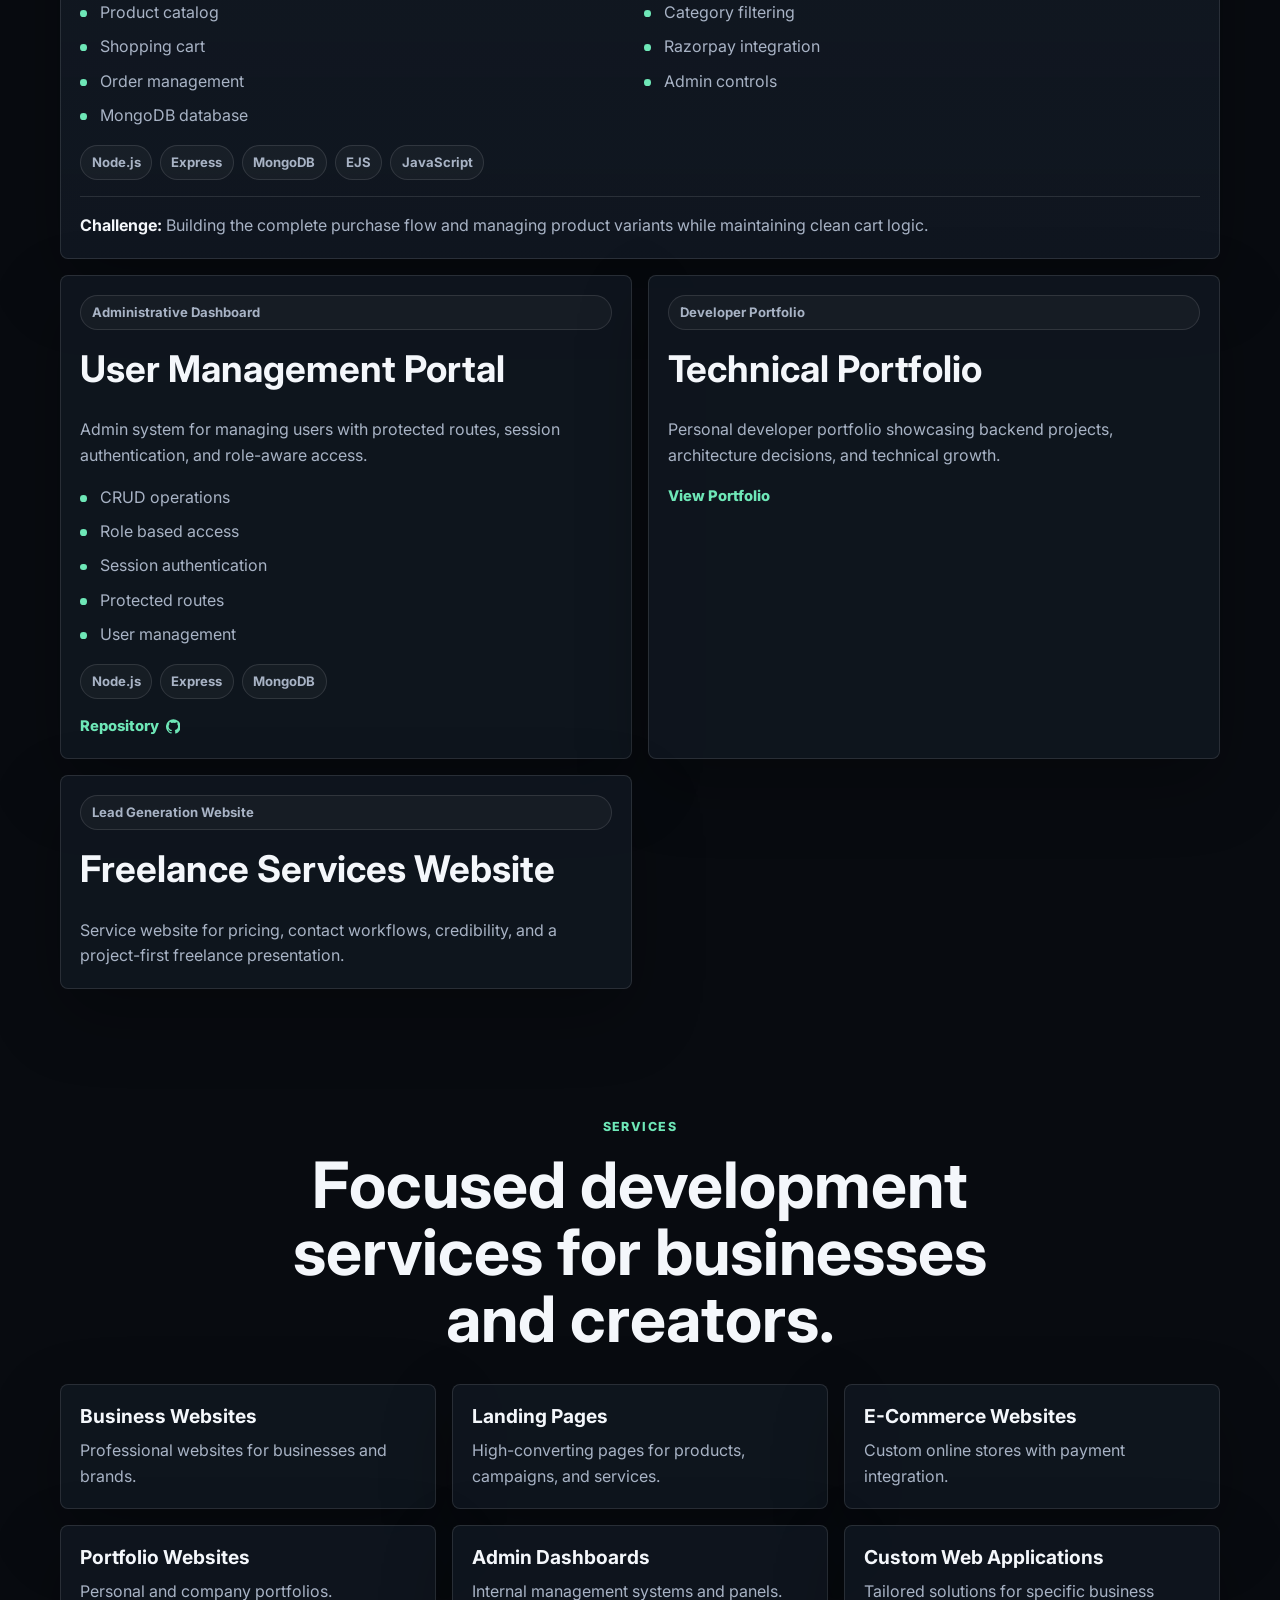
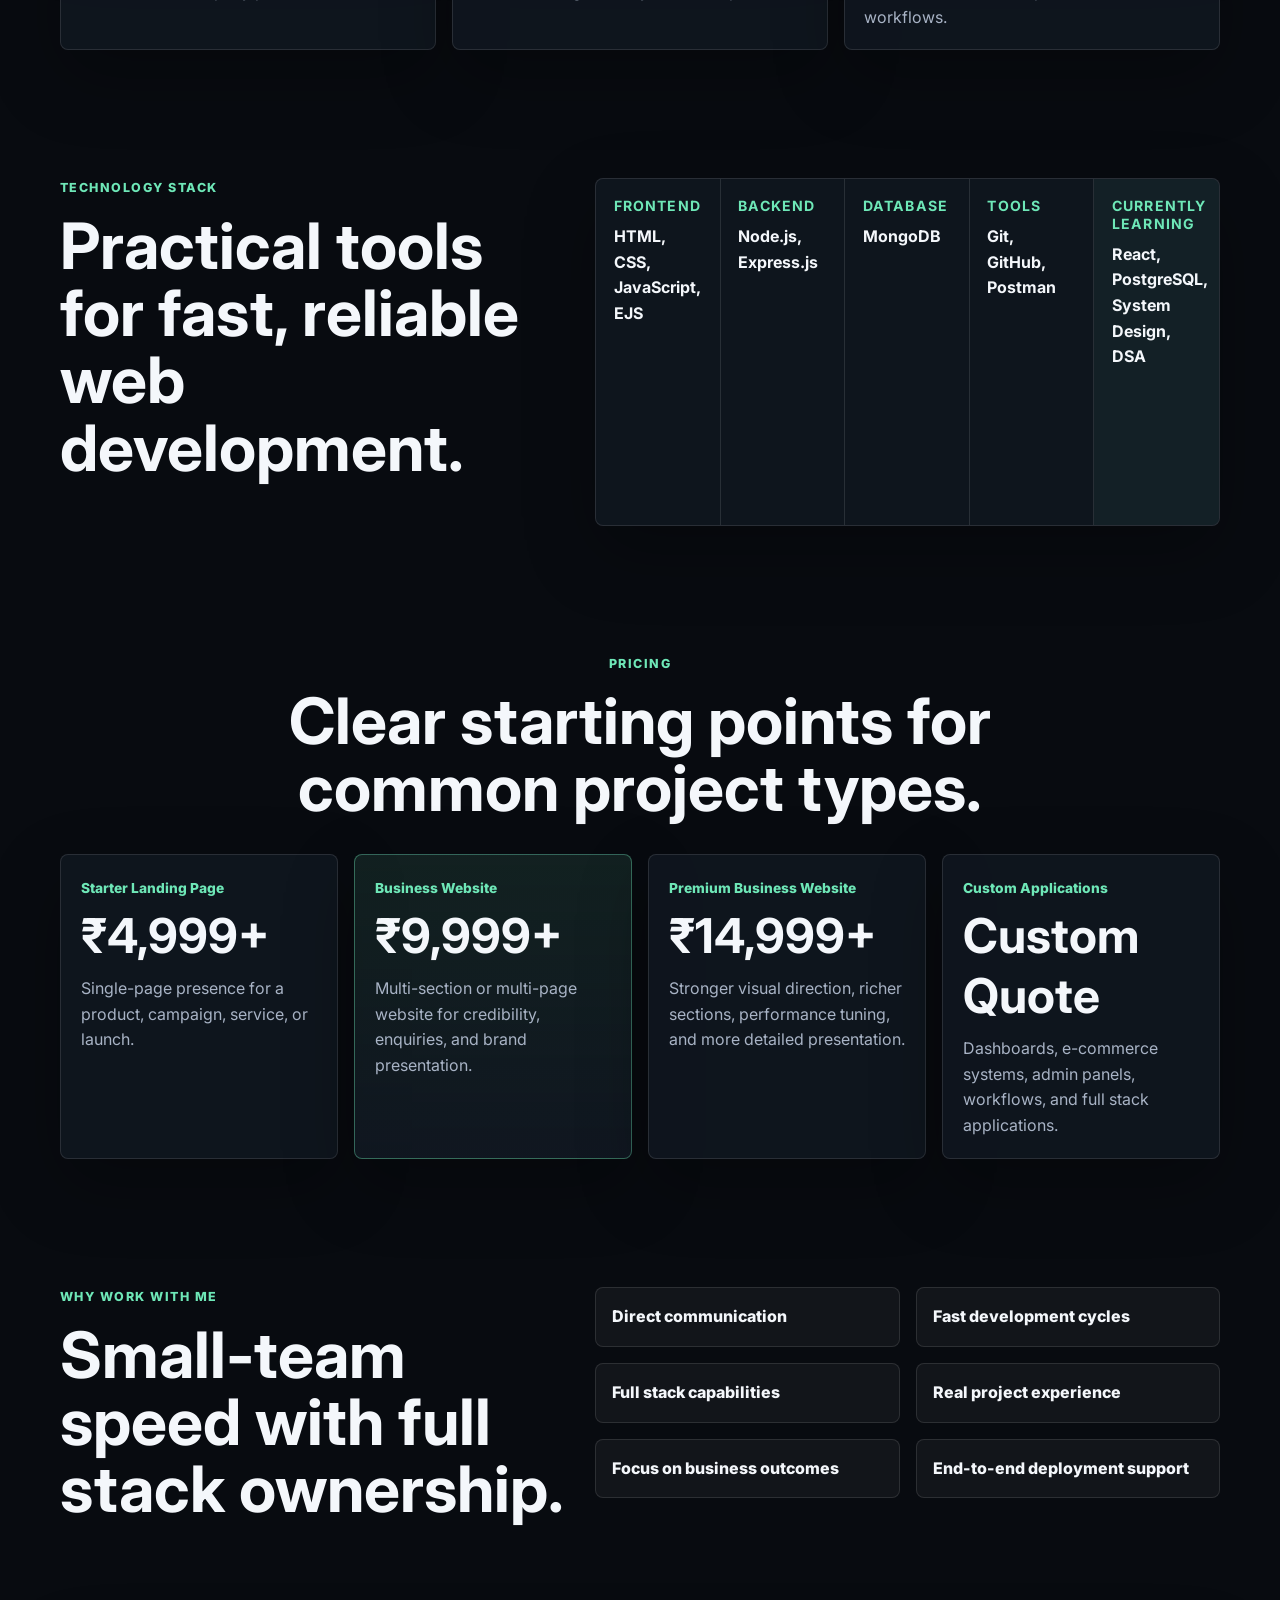
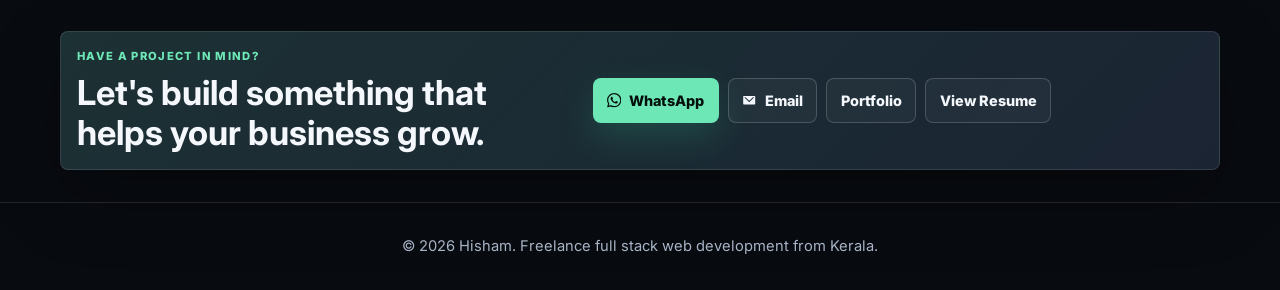
==== commit 419b1783: "Added projects and redesigned service page" ====
--- a/index.html
+++ b/index.html
@@ -4,9 +4,9 @@
 <head>
     <meta charset="UTF-8">
     <meta name="viewport" content="width=device-width, initial-scale=1.0">
-    <title>Professional Web Design & Development for Local Businesses | Hisham</title>
+    <title>Freelance Full Stack Web Developer | Hisham</title>
     <meta name="description"
-        content="Affordable, premium websites for gyms, salons, bakeries, tuition centers, and production houses in Kerala. Starting from ₹4,999. Get clients online today.">
+        content="Freelance full stack web developer building business websites, e-commerce platforms, admin dashboards, landing pages, and custom web applications for real business needs.">
     <link rel="stylesheet" href="styles.css">
 </head>
 
@@ -19,449 +19,355 @@
         <symbol id="icon-mail" viewBox="0 0 24 24">
             <path d="M3 5h18a1 1 0 0 1 1 1v12a1 1 0 0 1-1 1H3a1 1 0 0 1-1-1V6a1 1 0 0 1 1-1Zm9 8.1L5.74 7H4v.67l8 7.76 8-7.76V7h-1.74L12 13.1Z" />
         </symbol>
-        <symbol id="icon-instagram" viewBox="0 0 24 24">
-            <path
-                d="M7.8 2h8.4A5.8 5.8 0 0 1 22 7.8v8.4a5.8 5.8 0 0 1-5.8 5.8H7.8A5.8 5.8 0 0 1 2 16.2V7.8A5.8 5.8 0 0 1 7.8 2Zm0 2A3.8 3.8 0 0 0 4 7.8v8.4A3.8 3.8 0 0 0 7.8 20h8.4a3.8 3.8 0 0 0 3.8-3.8V7.8A3.8 3.8 0 0 0 16.2 4H7.8Zm8.7 1.8a1.2 1.2 0 1 1 0 2.4 1.2 1.2 0 0 1 0-2.4ZM12 7.2a4.8 4.8 0 1 1 0 9.6 4.8 4.8 0 0 1 0-9.6Zm0 2a2.8 2.8 0 1 0 0 5.6 2.8 2.8 0 0 0 0-5.6Z" />
+        <symbol id="icon-external" viewBox="0 0 24 24">
+            <path d="M14 3h7v7h-2V6.41l-9.29 9.3-1.42-1.42 9.3-9.29H14V3ZM5 5h6v2H7v10h10v-4h2v6H5V5Z" />
+        </symbol>
+        <symbol id="icon-github" viewBox="0 0 24 24">
+            <path d="M12 .5a12 12 0 0 0-3.8 23.38c.6.11.82-.26.82-.58v-2.03c-3.34.73-4.04-1.6-4.04-1.6-.55-1.39-1.34-1.76-1.34-1.76-1.09-.75.08-.74.08-.74 1.2.09 1.84 1.24 1.84 1.24 1.08 1.84 2.82 1.31 3.5 1 .11-.78.42-1.31.76-1.61-2.66-.31-5.47-1.34-5.47-5.93 0-1.31.47-2.38 1.24-3.22-.12-.3-.54-1.52.12-3.18 0 0 1.01-.32 3.3 1.23a11.5 11.5 0 0 1 6 0c2.29-1.55 3.3-1.23 3.3-1.23.66 1.66.24 2.88.12 3.18.77.84 1.24 1.91 1.24 3.22 0 4.61-2.81 5.62-5.49 5.92.43.37.82 1.1.82 2.22v3.29c0 .32.21.7.83.58A12 12 0 0 0 12 .5Z" />
         </symbol>
     </svg>
 
     <header class="site-header">
-        <a class="brand" href="#top">Hisham Websites</a>
+        <a class="brand" href="#top" aria-label="Hisham home">
+            <span>Hisham Valiyapeediakkal</span>
+        </a>
         <nav class="nav-links" aria-label="Primary navigation">
+            <a href="#work">Work</a>
+            <a href="#projects">Projects</a>
             <a href="#services">Services</a>
-            <a href="#process">Our Process</a>
-            <a href="#samples">Portfolio</a>
             <a href="#pricing">Pricing</a>
-            <a href="#faq">FAQ</a>
             <a href="#contact">Contact</a>
         </nav>
+        <details class="mobile-menu">
+            <summary aria-label="Open navigation">
+                <span></span>
+                <span></span>
+                <span></span>
+            </summary>
+            <nav aria-label="Mobile navigation">
+                <a href="#work">Work</a>
+                <a href="#projects">Projects</a>
+                <a href="#services">Services</a>
+                <a href="#pricing">Pricing</a>
+                <a href="#contact">Contact</a>
+            </nav>
+        </details>
     </header>
 
     <main id="top">
         <section class="hero section">
-            <div class="hero-content">
-                <p class="eyebrow">Professional Web Design for Kerala Businesses</p>
-                <h1>Get a premium business website that turns visitors into clients.</h1>
+            <div class="hero-copy">
+                <p class="eyebrow">Freelance Full Stack Web Developer</p>
+                <h1>Websites & Web Applications Built to Solve Real Business Problems</h1>
                 <p class="hero-text">
-                    I build fast, mobile-friendly, and professional websites tailored for local businesses—gyms, salons, bakeries, tuition centers, and production houses. Designed specifically around your business and goals. Get real results and start growing online.
+                    I help businesses, startups, and creators build fast websites, e-commerce platforms, and custom web
+                    applications using modern web technologies.
                 </p>
                 <div class="hero-actions">
-                    <a class="button primary" href="https://wa.me/918848752269" target="_blank"
-                        rel="noopener noreferrer"><svg class="icon" aria-hidden="true">
-                            <use href="#icon-whatsapp"></use>
-                        </svg>Get Free Consultation</a>
-                    <a class="button secondary" href="#pricing">See Web Packages</a>
-                </div>
-                <div class="trust-row" aria-label="Key service details">
-                    <span>Packages from ₹4,999+</span>
-                    <span>100% Mobile Optimized</span>
-                    <span>Kerala Local Support</span>
-                    <span>Fast 5-7 Day Delivery</span>
-                </div>
-            </div>
-
-            <aside class="profile-card" aria-label="About Hisham">
-                <img src="hisham.jpg" alt="Hisham, Freelance Website Designer">
-                <div>
-                    <h2>Hisham</h2>
-                    <p>Freelance Web Designer & Developer. I help businesses stand out and get inquiries with custom websites.</p>
-                </div>
+                    <a class="button primary" href="#work">View Projects</a>
+                    <a class="button secondary" href="#contact">Start a Project</a>
+                    <a class="button secondary" href="dev/Hisham_Valiyapeediakkal_Resume.pdf" target="_blank"
+                        rel="noopener noreferrer">View Resume</a>
+                </div>
+                <div class="trust-row" aria-label="Trust badges">
+                    <span>Real Client Projects</span>
+                    <span>Full Stack Development</span>
+                    <span>Performance Optimized</span>
+                    <span>Kerala Based</span>
+                </div>
+            </div>
+
+            <aside class="hero-panel" aria-label="Developer profile">
+                <img src="hisham.jpg" alt="Hisham, freelance full stack web developer">
+                <div class="availability">Available for freelance projects</div>
+                <p class="role-title">Freelance Full Stack Web Developer</p>
+                <h2>Business websites, apps, dashboards, and custom systems.</h2>
+                <p>Direct development support from first idea to deployment, with a practical focus on business outcomes.</p>
             </aside>
         </section>
 
-        <!-- Who I Work With Section -->
-        <section id="services" class="section clients-section">
-            <div class="section-heading">
-                <p class="eyebrow">Who I Work With</p>
-                <h2>Designed for industries that need local customers</h2>
-                <p>I build custom websites tailored to the specific needs of these businesses:</p>
-            </div>
-            <div class="clients-grid">
-                <div class="client-type-card">
-                    <span class="client-icon">🏋️‍♂️</span>
-                    <h3>Gyms</h3>
-                </div>
-                <div class="client-type-card">
-                    <span class="client-icon">💇‍♀️</span>
-                    <h3>Salons</h3>
-                </div>
-                <div class="client-type-card">
-                    <span class="client-icon">🍰</span>
-                    <h3>Bakeries</h3>
-                </div>
-                <div class="client-type-card">
-                    <span class="client-icon">📚</span>
-                    <h3>Tuition Centers</h3>
-                </div>
-                <div class="client-type-card">
-                    <span class="client-icon">🎬</span>
-                    <h3>Production Houses</h3>
-                </div>
-                <div class="client-type-card">
-                    <span class="client-icon">🏪</span>
-                    <h3>Local Service Businesses</h3>
-                </div>
-            </div>
-        </section>
-
-        <!-- Trust / Benefits Section -->
-        <section id="trust-benefits" class="section">
-            <div class="section-heading">
-                <p class="eyebrow">Why Work With Me</p>
-                <h2>Built for high performance, zero headaches.</h2>
-                <p>I take care of everything so you can focus on running your business.</p>
-            </div>
-            <div class="card-grid">
-                <article class="info-card">
-                    <span class="card-icon">✓</span>
-                    <h3>Kerala Business Focus</h3>
-                    <p>Designed specifically to appeal to local customers in Kerala with optimized English/Malayalam UI layouts.</p>
-                </article>
-                <article class="info-card">
-                    <span class="card-icon">✓</span>
-                    <h3>Direct WhatsApp Enquiries</h3>
-                    <p>Integrated one-click WhatsApp action buttons that connect customers directly to your phone.</p>
-                </article>
-                <article class="info-card">
-                    <span class="card-icon">✓</span>
-                    <h3>Local SEO Setup</h3>
-                    <p>Configured with clean structures so people searching in your city can easily locate your business.</p>
-                </article>
-                <article class="info-card">
-                    <span class="card-icon">✓</span>
-                    <h3>End-to-End Service</h3>
-                    <p>I handle the hosting setup, domain configuration, layout design, and deployment from scratch.</p>
-                </article>
-            </div>
-        </section>
-
-        <!-- Process Section -->
-        <section id="process" class="section">
-            <div class="section-heading">
-                <p class="eyebrow">The Process</p>
-                <h2>How we build your business website</h2>
-                <p>A simple, transparent, 4-step workflow to get your site online quickly.</p>
-            </div>
-            <div class="process-steps">
-                <div class="process-step">
-                    <span class="step-num">01</span>
-                    <h3>Share Requirements</h3>
-                    <p>We discuss your business objectives, layout preferences, and content details over a phone call or WhatsApp.</p>
-                </div>
-                <div class="process-step">
-                    <span class="step-num">02</span>
-                    <h3>Design & Development</h3>
-                    <p>I build the initial draft of your mobile-friendly website and share a private preview link with you.</p>
-                </div>
-                <div class="process-step">
-                    <span class="step-num">03</span>
-                    <h3>Review & Revisions</h3>
-                    <p>We review the layout, proofread the content, and complete iterations to make sure it represents your brand perfectly.</p>
-                </div>
-                <div class="process-step">
-                    <span class="step-num">04</span>
-                    <h3>Launch & Support</h3>
-                    <p>We point your domain name to the live server. Your site goes live, and I provide launch support and guidance.</p>
-                </div>
-            </div>
-        </section>
-
-        <!-- Portfolio Showcase -->
-        <section id="samples" class="section">
-            <div class="section-heading">
-                <p class="eyebrow">Portfolio</p>
-                <h2>Website Concepts & Design Samples</h2>
-                <p>Modern layouts crafted to drive local inquiries and build trust.</p>
-            </div>
-            <div class="sample-grid">
-                <article class="sample-card bakery">
-                    <div>
-                        <p class="sample-label">Bakeries / Cafes</p>
-                        <h3>Bakery Website Concept</h3>
-                        <p class="sample-desc">Visual menu, custom order enquiry, and location map directions.</p>
-                    </div>
-                    <a href="#contact">Request Similar Style</a>
-                </article>
-                <article class="sample-card salon">
-                    <div>
-                        <p class="sample-label">Salons & Spas</p>
-                        <h3>Salon Website Concept</h3>
-                        <p class="sample-desc">Service catalog, pricing lists, and fast WhatsApp booking.</p>
-                    </div>
-                    <a href="#contact">Request Similar Style</a>
-                </article>
-                <article class="sample-card tuition">
-                    <div>
-                        <p class="sample-label">Tuition / Training Centers</p>
-                        <h3>Tuition Center Website Concept</h3>
-                        <p class="sample-desc">Course registration forms, class schedules, and call triggers.</p>
-                    </div>
-                    <a href="#contact">Request Similar Style</a>
-                </article>
-            </div>
-        </section>
-
-        <!-- 
-        ========================================================================
-        FEATURED CLIENT WORK (Uncomment this block once Pillarthree approves)
-        ========================================================================
-        <section id="featured-work" class="section">
-            <div class="section-heading">
+        <section id="work" class="section featured-work">
+            <div class="section-heading left">
                 <p class="eyebrow">Featured Client Work</p>
-                <h2>Production Company Website</h2>
-                <p>A high-performance media portfolio built for Pillar Three.</p>
-            </div>
-            <div class="featured-project-card">
-                <div class="featured-project-content">
-                    <h3>Pillar Three Production House</h3>
-                    <p>Designed for premium visual showcase, high-fidelity media integration, and client conversions.</p>
-                    <ul class="featured-bullets">
-                        <li><strong>Responsive Design:</strong> Perfect layout scaling across mobile, tablet, and desktop screens.</li>
-                        <li><strong>Showreel Integration:</strong> High-performance HTML5/Vimeo/YouTube video player integration.</li>
-                        <li><strong>Team Section:</strong> Clean grid highlighting director profiles, crew roles, and bios.</li>
-                        <li><strong>Equipment Showcase:</strong> Dynamic inventory list for camera, lighting, and audio gear booking.</li>
-                        <li><strong>Contact Workflow:</strong> Seamless project inquiry form that connects directly to WhatsApp.</li>
-                    </ul>
-                </div>
-                <div class="featured-project-screenshots">
-                    <div class="screenshot-placeholder">
-                        <span>[Screenshot: Desktop Showreel View]</span>
-                    </div>
-                    <div class="screenshot-placeholder">
-                        <span>[Screenshot: Mobile Navigation & Grid]</span>
-                    </div>
-                </div>
-            </div>
-        </section>
-        -->
-
-        <!-- Pricing Section -->
-        <section id="pricing" class="section pricing-section">
-            <div class="section-heading">
-                <p class="eyebrow">Clear Packages</p>
-                <h2>Choose a package that fits your business goals</h2>
-                <p>Transparent pricing, clear deliverables, and no hidden surprises.</p>
-            </div>
-
-            <div class="pricing-grid">
-                <article class="pricing-card">
-                    <p class="price-label">Starter Landing Page</p>
-                    <h3>₹4,999+</h3>
-                    <p>Perfect for small businesses that need a professional online presence.</p>
-                    
-                    <div class="pricing-card-lists">
+                <h2>Pillarthree Productions</h2>
+                <p>
+                    Designed and developed a modern production company website for a Kerala-based media and film
+                    production company.
+                </p>
+            </div>
+
+            <article class="case-study">
+                <div class="case-content">
+                    <div class="project-meta">
+                        <span>Production House Website</span>
+                        <a href="https://pillarthreeproductions.com/" target="_blank" rel="noopener noreferrer">
+                            Live Website
+                            <svg class="icon" aria-hidden="true"><use href="#icon-external"></use></svg>
+                        </a>
+                    </div>
+
+                    <h3>Production company website for Pillarthree.</h3>
+                    <p>
+                        The project turned real production assets into a structured portfolio presentation for a Kerala
+                        media brand, with responsive layouts and media-conscious performance improvements.
+                    </p>
+
+                    <div class="detail-grid">
                         <div>
-                            <p class="pricing-list-title">Included:</p>
-                            <ul>
-                                <li>Custom single-page website</li>
-                                <li>Mobile responsive design</li>
-                                <li>WhatsApp integration</li>
-                                <li>About, Services, and Contact sections</li>
-                                <li>Basic image optimization</li>
-                                <li>Contact information setup</li>
-                                <li>Domain connection assistance</li>
-                                <li>1 revision round</li>
-                                <li>Delivery within 5–7 days</li>
+                            <h4>Implemented</h4>
+                            <ul class="check-list">
+                                <li>Cinematic landing page</li>
+                                <li>Responsive design</li>
+                                <li>Showreel integration</li>
+                                <li>Project showcase sections</li>
+                                <li>Team profiles</li>
+                                <li>Equipment showcase</li>
+                                <li>Contact workflows</li>
+                                <li>Media optimization</li>
+                                <li>Domain setup</li>
+                                <li>Performance improvements</li>
                             </ul>
                         </div>
                         <div>
-                            <p class="pricing-list-title not-included-title">Not Included:</p>
-                            <ul>
-                                <li class="not-included">SEO setup</li>
-                                <li class="not-included">Google Search Console</li>
-                                <li class="not-included">Google Business Profile setup</li>
-                                <li class="not-included">Blog functionality</li>
-                                <li class="not-included">Additional pages</li>
-                                <li class="not-included">Custom integrations</li>
+                            <h4>Challenges Solved</h4>
+                            <ul class="check-list muted-list">
+                                <li>Replaced stock content with real company assets</li>
+                                <li>Optimized large media files</li>
+                                <li>Improved loading speed</li>
+                                <li>Structured company portfolio presentation</li>
+                                <li>Handled multiple client revisions</li>
                             </ul>
                         </div>
                     </div>
-                    
-                    <a class="button secondary" href="https://wa.me/918848752269" target="_blank"
-                        rel="noopener noreferrer"><svg class="icon" aria-hidden="true">
-                            <use href="#icon-whatsapp"></use>
-                        </svg>Select Starter</a>
-                </article>
-
-                <article class="pricing-card highlighted">
-                    <span class="pricing-badge">Most Popular</span>
-                    <p class="price-label">Business Website</p>
+                </div>
+
+                <div class="case-visual" aria-label="Pillarthree Productions website screenshots">
+                    <figure class="browser-shot desktop-shot">
+                        <div class="browser-bar"><span></span><span></span><span></span></div>
+                        <img class="shot-image desktop-image" src="assets/pillarthree_desktop.webp"
+                            alt="Pillarthree Productions website desktop view">
+                        <figcaption>Desktop website view</figcaption>
+                    </figure>
+                    <figure class="browser-shot mobile-shot">
+                        <div class="mobile-speaker"></div>
+                        <img class="shot-image mobile-image" src="assets/pillarthree_mobile.webp"
+                            alt="Pillarthree Productions website Android mobile view">
+                        <figcaption>Android mobile view</figcaption>
+                    </figure>
+                </div>
+            </article>
+        </section>
+
+        <section id="projects" class="section">
+            <div class="section-heading">
+                <p class="eyebrow">Selected Projects</p>
+                <h2>Real builds across commerce, dashboards, portfolios, and freelance systems.</h2>
+            </div>
+
+            <div class="project-grid">
+                <article class="project-card large">
+                    <div class="project-card-top">
+                        <span class="project-type">Full Stack E-Commerce Application</span>
+                        <a href="https://logiafun.store/home" target="_blank" rel="noopener noreferrer">
+                            Visit
+                            <svg class="icon" aria-hidden="true"><use href="#icon-external"></use></svg>
+                        </a>
+                    </div>
+                    <h3>LogiaFun E-Commerce Platform</h3>
+                    <div class="logiafun-preview" aria-label="LogiaFun e-commerce website screenshot">
+                        <img src="assets/logiafun.webp" alt="LogiaFun e-commerce platform preview">
+                    </div>
+                    <p>
+                        A complete online store with authentication, product browsing, cart logic, payment integration,
+                        order management, admin controls, and a MongoDB-backed data model.
+                    </p>
+                    <ul class="feature-list">
+                        <li>User authentication</li>
+                        <li>Session management</li>
+                        <li>Product catalog</li>
+                        <li>Category filtering</li>
+                        <li>Shopping cart</li>
+                        <li>Razorpay integration</li>
+                        <li>Order management</li>
+                        <li>Admin controls</li>
+                        <li>MongoDB database</li>
+                    </ul>
+                    <div class="stack-row">
+                        <span>Node.js</span>
+                        <span>Express</span>
+                        <span>MongoDB</span>
+                        <span>EJS</span>
+                        <span>JavaScript</span>
+                    </div>
+                    <p class="challenge"><strong>Challenge:</strong> Building the complete purchase flow and managing product variants while maintaining clean cart logic.</p>
+                </article>
+
+                <article class="project-card">
+                    <span class="project-type">Administrative Dashboard</span>
+                    <h3>User Management Portal</h3>
+                    <p>Admin system for managing users with protected routes, session authentication, and role-aware access.</p>
+                    <ul class="feature-list compact">
+                        <li>CRUD operations</li>
+                        <li>Role based access</li>
+                        <li>Session authentication</li>
+                        <li>Protected routes</li>
+                        <li>User management</li>
+                    </ul>
+                    <div class="stack-row">
+                        <span>Node.js</span>
+                        <span>Express</span>
+                        <span>MongoDB</span>
+                    </div>
+                    <a class="text-link" href="https://github.com/hishyx/user-management-node-mongo-js-fulldomain" target="_blank" rel="noopener noreferrer">
+                        Repository
+                        <svg class="icon" aria-hidden="true"><use href="#icon-github"></use></svg>
+                    </a>
+                </article>
+
+                <article class="project-card">
+                    <span class="project-type">Developer Portfolio</span>
+                    <h3>Technical Portfolio</h3>
+                    <p>Personal developer portfolio showcasing backend projects, architecture decisions, and technical growth.</p>
+                    <a class="text-link" href="dev/">View Portfolio</a>
+                </article>
+
+                <article class="project-card">
+                    <span class="project-type">Lead Generation Website</span>
+                    <h3>Freelance Services Website</h3>
+                    <p>Service website for pricing, contact workflows, credibility, and a project-first freelance presentation.</p>
+                </article>
+            </div>
+        </section>
+
+        <section id="services" class="section">
+            <div class="section-heading">
+                <p class="eyebrow">Services</p>
+                <h2>Focused development services for businesses and creators.</h2>
+            </div>
+            <div class="service-grid">
+                <article>
+                    <h3>Business Websites</h3>
+                    <p>Professional websites for businesses and brands.</p>
+                </article>
+                <article>
+                    <h3>Landing Pages</h3>
+                    <p>High-converting pages for products, campaigns, and services.</p>
+                </article>
+                <article>
+                    <h3>E-Commerce Websites</h3>
+                    <p>Custom online stores with payment integration.</p>
+                </article>
+                <article>
+                    <h3>Portfolio Websites</h3>
+                    <p>Personal and company portfolios.</p>
+                </article>
+                <article>
+                    <h3>Admin Dashboards</h3>
+                    <p>Internal management systems and panels.</p>
+                </article>
+                <article>
+                    <h3>Custom Web Applications</h3>
+                    <p>Tailored solutions for specific business workflows.</p>
+                </article>
+            </div>
+        </section>
+
+        <section class="section stack-section">
+            <div class="section-heading left">
+                <p class="eyebrow">Technology Stack</p>
+                <h2>Practical tools for fast, reliable web development.</h2>
+            </div>
+            <div class="stack-board">
+                <div>
+                    <h3>Frontend</h3>
+                    <p>HTML, CSS, JavaScript, EJS</p>
+                </div>
+                <div>
+                    <h3>Backend</h3>
+                    <p>Node.js, Express.js</p>
+                </div>
+                <div>
+                    <h3>Database</h3>
+                    <p>MongoDB</p>
+                </div>
+                <div>
+                    <h3>Tools</h3>
+                    <p>Git, GitHub, Postman</p>
+                </div>
+                <div class="learning">
+                    <h3>Currently Learning</h3>
+                    <p>React, PostgreSQL, System Design, DSA</p>
+                </div>
+            </div>
+        </section>
+
+        <section id="pricing" class="section pricing-section">
+            <div class="section-heading">
+                <p class="eyebrow">Pricing</p>
+                <h2>Clear starting points for common project types.</h2>
+            </div>
+            <div class="pricing-grid">
+                <article class="pricing-card">
+                    <span>Starter Landing Page</span>
+                    <h3>₹4,999+</h3>
+                    <p>Single-page presence for a product, campaign, service, or launch.</p>
+                </article>
+                <article class="pricing-card featured">
+                    <span>Business Website</span>
                     <h3>₹9,999+</h3>
-                    <p>Ideal for businesses looking to generate leads and build credibility online.</p>
-                    
-                    <div class="pricing-card-lists">
-                        <div>
-                            <p class="pricing-list-title">Included:</p>
-                            <ul>
-                                <li>Up to 5 pages (Home, About, Services, Gallery, Contact)</li>
-                                <li>Mobile responsive design</li>
-                                <li>WhatsApp integration</li>
-                                <li>Contact enquiry forms</li>
-                                <li>Google Maps integration</li>
-                                <li>Basic Local SEO setup</li>
-                                <li>Sitemap generation</li>
-                                <li>Google Search Console setup</li>
-                                <li>Performance optimization</li>
-                                <li>Domain & hosting setup assistance</li>
-                                <li>2 revision rounds</li>
-                                <li>Delivery within 7–10 days</li>
-                            </ul>
-                        </div>
-                    </div>
-                    
-                    <a class="button primary" href="https://wa.me/918848752269" target="_blank"
-                        rel="noopener noreferrer"><svg class="icon" aria-hidden="true">
-                            <use href="#icon-whatsapp"></use>
-                        </svg>Select Business</a>
-                </article>
-
+                    <p>Multi-section or multi-page website for credibility, enquiries, and brand presentation.</p>
+                </article>
                 <article class="pricing-card">
-                    <p class="price-label">Premium Business Website</p>
+                    <span>Premium Business Website</span>
                     <h3>₹14,999+</h3>
-                    <p>Built for established brands that require a stronger online presence and premium presentation.</p>
-                    
-                    <div class="pricing-card-lists">
-                        <div>
-                            <p class="pricing-list-title">Included:</p>
-                            <ul>
-                                <li>Everything in Business Website</li>
-                                <li>Custom UI/UX design</li>
-                                <li>Advanced layouts and animations</li>
-                                <li>Team & testimonial sections</li>
-                                <li>Blog or news section (optional)</li>
-                                <li>Analytics setup</li>
-                                <li>Advanced performance optimization</li>
-                                <li>Technical SEO setup</li>
-                                <li>Priority support</li>
-                                <li>3 revision rounds</li>
-                                <li>14 days post-launch support</li>
-                                <li>Delivery within 10–14 days</li>
-                            </ul>
-                        </div>
-                    </div>
-                    
-                    <a class="button secondary" href="https://wa.me/918848752269" target="_blank"
-                        rel="noopener noreferrer"><svg class="icon" aria-hidden="true">
-                            <use href="#icon-whatsapp"></use>
-                        </svg>Select Premium</a>
-                </article>
-            </div>
-
-            <!-- Specialized Production Company Block -->
-            <div class="production-callout">
-                <div class="production-content">
-                    <span class="tag">Specialized Package</span>
-                    <h3>Production House & Media Portfolio</h3>
-                    <p>Custom-built websites for production companies, creative agencies, filmmakers, studios, and media brands.</p>
-                    
-                    <div class="production-includes">
-                        <p class="includes-label">Included:</p>
-                        <ul class="includes-list">
-                            <li>Custom-designed portfolio experience</li>
-                            <li>Showreel integration</li>
-                            <li>Project showcase sections</li>
-                            <li>Team & crew profiles</li>
-                            <li>Equipment showcase</li>
-                            <li>Advanced media galleries</li>
-                            <li>SEO & performance optimization</li>
-                            <li>Analytics setup</li>
-                            <li>Priority support</li>
-                            <li>Custom scope based on requirements</li>
-                        </ul>
-                    </div>
-                </div>
-                <div class="production-pricing">
-                    <p class="starts-at">Starting from</p>
-                    <h4>₹15,999<span>+</span></h4>
-                    <a class="button primary" href="https://wa.me/918848752269" target="_blank" rel="noopener noreferrer">
-                        <svg class="icon" aria-hidden="true">
-                            <use href="#icon-whatsapp"></use>
-                        </svg>Request Custom Quote
-                    </a>
-                </div>
-            </div>
-
-            <!-- Important Notes -->
-            <div class="pricing-notes">
-                <h3>Important Notes</h3>
-                <ul>
-                    <li>Domain, hosting, and third-party service costs are billed separately unless explicitly included.</li>
-                    <li>Additional features requested after project approval may require a revised quote.</li>
-                    <li>Complex custom features are quoted separately.</li>
-                    <li>Final pricing may vary depending on project scope and requirements.</li>
-                </ul>
-            </div>
-        </section>
-
-        <!-- FAQ Section -->
-        <section id="faq" class="section faq-section">
-            <div class="section-heading">
-                <p class="eyebrow">FAQ</p>
-                <h2>Frequently Asked Questions</h2>
-                <p>Got questions? Here are clear, upfront answers to common inquiries.</p>
-            </div>
-            <div class="faq-accordion">
-                <details class="faq-item">
-                    <summary>Do I need to buy domain and hosting separately?</summary>
-                    <div class="faq-answer">
-                        <p>No, I can handle the setup for you. I will recommend reliable, budget-friendly hosting and domain registrars (like Hostinger or Namecheap) and configure the servers on your behalf.</p>
-                    </div>
-                </details>
-                <details class="faq-item">
-                    <summary>Will my website look good on mobile phones?</summary>
-                    <div class="faq-answer">
-                        <p>Yes. Over 80% of your local customers will visit your website using their smartphones. Every site I develop is fully responsive, looking premium and fast on all device widths.</p>
-                    </div>
-                </details>
-                <details class="faq-item">
-                    <summary>Can I edit or update the website content later?</summary>
-                    <div class="faq-answer">
-                        <p>Absolutely. Depending on your needs, I can configure a simple admin panel or guide you on how to easily update pricing lists, pictures, and timing details directly.</p>
-                    </div>
-                </details>
-                <details class="faq-item">
-                    <summary>How long does the development take?</summary>
-                    <div class="faq-answer">
-                        <p>Starter pages are completed in 5–7 days once all logo, business copy, and images are provided. Professional and Premium sites generally take 10–15 days.</p>
-                    </div>
-                </details>
-            </div>
-        </section>
-
-        <!-- Contact Section -->
-        <section id="contact" class="section contact-section">
-            <div class="contact-box">
-                <p class="eyebrow">Start Now</p>
-                <h2>Ready to launch your business online?</h2>
-                <p>
-                    Send a message with your business details, and we'll discuss the ideal design solution for you.
-                </p>
-                <div class="contact-actions">
-                    <a class="button primary" href="https://wa.me/918848752269" target="_blank"
-                        rel="noopener noreferrer"><svg class="icon" aria-hidden="true">
-                            <use href="#icon-whatsapp"></use>
-                        </svg>Chat on WhatsApp</a>
-                    <a class="button secondary" href="mailto:hishyx.dev@gmail.com"><svg class="icon"
-                            aria-hidden="true">
-                            <use href="#icon-mail"></use>
-                        </svg>Email Inquiries</a>
-                </div>
-            </div>
-        </section>
-
-        <section class="section portfolio-link-section" aria-label="More about Hisham">
-            <div class="portfolio-link-card">
-                <p class="portfolio-link-title">Looking for engineering collaboration?</p>
-                <p class="portfolio-link-copy">
-                    I build web servers, databases, and APIs. View my development focus and technical dashboard.
-                </p>
-                <a href="dev/">Explore Developer Portfolio</a>
+                    <p>Stronger visual direction, richer sections, performance tuning, and more detailed presentation.</p>
+                </article>
+                <article class="pricing-card">
+                    <span>Custom Applications</span>
+                    <h3>Custom Quote</h3>
+                    <p>Dashboards, e-commerce systems, admin panels, workflows, and full stack applications.</p>
+                </article>
+            </div>
+        </section>
+
+        <section class="section why-section">
+            <div class="section-heading left">
+                <p class="eyebrow">Why Work With Me</p>
+                <h2>Small-team speed with full stack ownership.</h2>
+            </div>
+            <div class="why-grid">
+                <div>Direct communication</div>
+                <div>Fast development cycles</div>
+                <div>Full stack capabilities</div>
+                <div>Real project experience</div>
+                <div>Focus on business outcomes</div>
+                <div>End-to-end deployment support</div>
+            </div>
+        </section>
+
+        <section id="contact" class="section final-cta">
+            <div>
+                <p class="eyebrow">Have a project in mind?</p>
+                <h2>Let's build something that helps your business grow.</h2>
+            </div>
+            <div class="contact-actions">
+                <a class="button primary" href="https://wa.me/918848752269" target="_blank" rel="noopener noreferrer">
+                    <svg class="icon" aria-hidden="true"><use href="#icon-whatsapp"></use></svg>
+                    WhatsApp
+                </a>
+                <a class="button secondary" href="mailto:hishyx.dev@gmail.com">
+                    <svg class="icon" aria-hidden="true"><use href="#icon-mail"></use></svg>
+                    Email
+                </a>
+                <a class="button secondary" href="dev/">Portfolio</a>
+                <a class="button secondary" href="dev/Hisham_Valiyapeediakkal_Resume.pdf" target="_blank"
+                    rel="noopener noreferrer">View Resume</a>
             </div>
         </section>
     </main>
 
     <footer class="site-footer">
-        <p>© 2026 Hisham Websites. Dedicated design and coding for local Kerala businesses.</p>
+        <p>© 2026 Hisham. Freelance full stack web development from Kerala.</p>
     </footer>
 </body>
 
--- a/styles.css
+++ b/styles.css
@@ -1,17 +1,20 @@
 @import url('https://fonts.googleapis.com/css2?family=Inter:wght@400;500;600;700;800&display=swap');
 
 :root {
-  --bg: #fffaf3;
-  --surface: #ffffff;
-  --surface-warm: #fff2df;
-  --text: #2b2118;
-  --muted: #74675c;
-  --primary: #e86f2d;
-  --primary-dark: #bd4d18;
-  --secondary: #246b58;
-  --border: #eadccf;
-  --shadow: 0 18px 45px rgba(76, 45, 20, 0.1);
-  --radius: 18px;
+  --bg: #080b10;
+  --bg-soft: #0d121a;
+  --surface: #111822;
+  --surface-strong: #172231;
+  --text: #f4f7fb;
+  --muted: #a8b3c5;
+  --subtle: #788397;
+  --primary: #6ee7b7;
+  --primary-strong: #34d399;
+  --accent: #8ab4ff;
+  --line: rgba(255, 255, 255, 0.11);
+  --line-strong: rgba(255, 255, 255, 0.18);
+  --shadow: 0 26px 70px rgba(0, 0, 0, 0.28);
+  --radius: 8px;
 }
 
 * {
@@ -26,7 +29,10 @@
   margin: 0;
   font-family: Inter, system-ui, -apple-system, BlinkMacSystemFont, "Segoe UI", sans-serif;
   color: var(--text);
-  background: var(--bg);
+  background:
+    radial-gradient(circle at 15% -10%, rgba(110, 231, 183, 0.12), transparent 32rem),
+    radial-gradient(circle at 88% 8%, rgba(138, 180, 255, 0.1), transparent 30rem),
+    var(--bg);
   line-height: 1.6;
   overflow-x: hidden;
 }
@@ -37,8 +43,49 @@
 }
 
 img {
+  display: block;
   max-width: 100%;
-  display: block;
+}
+
+h1,
+h2,
+h3,
+h4,
+p {
+  margin-top: 0;
+}
+
+h1 {
+  max-width: 980px;
+  margin-bottom: 1.25rem;
+  font-size: clamp(2.8rem, 8vw, 6.7rem);
+  line-height: 0.98;
+  letter-spacing: 0;
+}
+
+h2 {
+  margin-bottom: 0.8rem;
+  font-size: clamp(2rem, 5vw, 4.1rem);
+  line-height: 1.05;
+  letter-spacing: 0;
+}
+
+h3 {
+  margin-bottom: 0.6rem;
+  font-size: 1.2rem;
+  line-height: 1.25;
+}
+
+h4 {
+  margin-bottom: 0.75rem;
+  font-size: 0.86rem;
+  color: var(--primary);
+  letter-spacing: 0.08em;
+  text-transform: uppercase;
+}
+
+p {
+  color: var(--muted);
 }
 
 .icon-sprite {
@@ -49,31 +96,37 @@
 }
 
 .icon {
-  width: 1.05em;
-  height: 1.05em;
+  width: 1em;
+  height: 1em;
   display: inline-block;
+  fill: currentColor;
   flex-shrink: 0;
-  fill: currentColor;
 }
 
 .site-header {
   position: sticky;
   top: 0;
-  z-index: 10;
+  z-index: 20;
   display: flex;
   align-items: center;
   justify-content: space-between;
   gap: 1rem;
-  padding: 0.9rem 1rem;
-  background: rgba(255, 250, 243, 0.92);
-  border-bottom: 1px solid var(--border);
-  backdrop-filter: blur(12px);
+  padding: 0.55rem 1rem;
+  background: rgba(8, 11, 16, 0.86);
+  border-bottom: 1px solid var(--line);
+  backdrop-filter: blur(16px);
 }
 
 .brand {
+  display: grid;
+  gap: 0.05rem;
   flex-shrink: 0;
+  line-height: 1.1;
+}
+
+.brand span {
+  font-size: clamp(1.05rem, 2.5vw, 1.35rem);
   font-weight: 800;
-  letter-spacing: 0;
 }
 
 .nav-links {
@@ -81,91 +134,119 @@
   align-items: center;
   gap: 1rem;
   color: var(--muted);
+  font-size: 0.9rem;
+  font-weight: 700;
+}
+
+.nav-links a:hover {
+  color: var(--primary);
+}
+
+.mobile-menu {
+  position: relative;
+  display: flex;
+  align-items: center;
+  flex-shrink: 0;
+  line-height: 0;
+}
+
+.mobile-menu summary {
+  display: grid;
+  gap: 0.22rem;
+  place-items: center;
+  width: 2.1rem;
+  height: 1.8rem;
+  padding: 0;
+  list-style: none;
+  cursor: pointer;
+  background: transparent;
+  border: 0;
+  border-radius: 0;
+}
+
+.mobile-menu summary::-webkit-details-marker {
+  display: none;
+}
+
+.mobile-menu summary span {
+  width: 1rem;
+  height: 0.12rem;
+  background: var(--text);
+  border-radius: 999px;
+}
+
+.mobile-menu nav {
+  position: absolute;
+  top: calc(100% + 0.65rem);
+  right: 0;
+  display: grid;
+  gap: 0.25rem;
+  min-width: 12rem;
+  padding: 0.5rem;
+  background: rgba(17, 24, 34, 0.98);
+  border: 1px solid var(--line);
+  border-radius: var(--radius);
+  box-shadow: var(--shadow);
+}
+
+.mobile-menu nav a {
+  padding: 0.72rem 0.8rem;
+  color: var(--muted);
+  border-radius: 6px;
   font-size: 0.92rem;
-  font-weight: 600;
-}
-
-.nav-links a:hover {
-  color: var(--primary-dark);
+  font-weight: 800;
+}
+
+.mobile-menu nav a:hover {
+  color: var(--text);
+  background: rgba(255, 255, 255, 0.06);
 }
 
 .section {
-  width: min(1120px, calc(100% - 2rem));
+  width: min(1160px, calc(100% - 2rem));
   margin: 0 auto;
-  padding: 3.25rem 0;
+  padding: 4rem 0;
 }
 
 .hero {
   display: grid;
-  gap: 2.25rem;
-  align-items: center;
-  min-height: auto;
-  padding-top: 2.25rem;
-}
-
-.hero-content {
+  gap: 2rem;
+  align-items: end;
+  min-height: calc(100vh - 64px);
+  padding-top: 3rem;
+}
+
+.hero-copy {
+  max-width: 820px;
+  order: 2;
+}
+
+.hero-copy h1 {
   max-width: 760px;
+  font-size: clamp(2.25rem, 5.2vw, 4.4rem);
+  line-height: 1.05;
 }
 
 .eyebrow {
-  margin: 0 0 0.75rem;
-  color: var(--primary-dark);
+  margin-bottom: 0.85rem;
+  color: var(--primary);
   font-size: 0.78rem;
   font-weight: 800;
-  letter-spacing: 0.08em;
+  letter-spacing: 0.12em;
   text-transform: uppercase;
 }
 
-h1,
-h2,
-h3,
-p {
-  margin-top: 0;
-}
-
-h1 {
-  max-width: 760px;
-  margin-bottom: 1.1rem;
-  font-size: clamp(2.15rem, 11vw, 4.8rem);
-  line-height: 1.05;
-  letter-spacing: 0;
-}
-
-h2 {
-  margin-bottom: 0.8rem;
-  font-size: clamp(1.8rem, 8vw, 3.3rem);
-  line-height: 1.12;
-  letter-spacing: 0;
-}
-
-h3 {
-  margin-bottom: 0.5rem;
-  font-size: 1.1rem;
-  line-height: 1.3;
-}
-
-.hero-text,
-.section-heading p,
-.profile-card p,
-.info-card p,
-.benefit-item p,
-.pricing-card p,
-.contact-box p,
-.site-footer {
-  color: var(--muted);
-}
-
 .hero-text {
-  max-width: 640px;
-  margin-bottom: 1.5rem;
-  font-size: 1rem;
+  max-width: 720px;
+  margin-bottom: 1.6rem;
+  font-size: clamp(1rem, 2vw, 1.2rem);
 }
 
 .hero-actions,
 .contact-actions {
   display: flex;
   flex-direction: column;
-  gap: 0.8rem;
+  gap: 0.75rem;
 }
 
 .button {
@@ -173,13 +254,14 @@
   align-items: center;
   justify-content: center;
   gap: 0.5rem;
-  min-height: 3.25rem;
+  min-height: 3.15rem;
   width: 100%;
-  padding: 0.9rem 1.25rem;
-  border-radius: 999px;
+  padding: 0.82rem 1.2rem;
+  border-radius: var(--radius);
+  border: 1px solid transparent;
   font-weight: 800;
   text-align: center;
-  transition: transform 0.18s ease, background-color 0.18s ease;
+  transition: transform 0.18s ease, border-color 0.18s ease, background-color 0.18s ease;
 }
 
 .button:hover {
@@ -187,477 +269,545 @@
 }
 
 .button.primary {
-  color: white;
+  color: #05100c;
   background: var(--primary);
-  box-shadow: 0 10px 24px rgba(232, 111, 45, 0.25);
+  box-shadow: 0 14px 34px rgba(52, 211, 153, 0.18);
 }
 
 .button.primary:hover {
-  background: var(--primary-dark);
+  background: var(--primary-strong);
 }
 
 .button.secondary {
   color: var(--text);
-  background: white;
-  border: 1px solid var(--border);
+  background: rgba(255, 255, 255, 0.04);
+  border-color: var(--line-strong);
 }
 
 .trust-row {
   display: flex;
   flex-wrap: wrap;
-  gap: 0.65rem;
+  gap: 0.6rem;
   margin-top: 1.4rem;
 }
 
-.trust-row span {
-  padding: 0.45rem 0.75rem;
-  border: 1px solid var(--border);
+.trust-row span,
+.project-type,
+.project-meta span,
+.stack-row span {
+  display: inline-flex;
+  align-items: center;
+  min-height: 2rem;
+  padding: 0.38rem 0.65rem;
+  border: 1px solid var(--line);
   border-radius: 999px;
-  color: var(--secondary);
-  background: white;
-  font-size: 0.86rem;
+  color: var(--muted);
+  background: rgba(255, 255, 255, 0.035);
+  font-size: 0.82rem;
   font-weight: 700;
 }
 
-.profile-card,
-.info-card,
-.pricing-card,
-.contact-box {
-  background: var(--surface);
-  border: 1px solid var(--border);
+.trust-row span::before {
+  content: "";
+  width: 0.45rem;
+  height: 0.45rem;
+  margin-right: 0.45rem;
+  border-radius: 50%;
+  background: var(--primary);
+}
+
+.hero-panel {
+  display: grid;
+  gap: 1rem;
+  width: min(100%, 390px);
+  order: 1;
+  padding: 0.85rem;
+  background: rgba(17, 24, 34, 0.78);
+  border: 1px solid var(--line);
   border-radius: var(--radius);
   box-shadow: var(--shadow);
-}
-
-.profile-card {
-  position: relative;
-  display: grid;
-  gap: 0.9rem;
-  width: min(100%, 300px);
   justify-self: center;
-  padding: 0.8rem;
-  background: rgba(255, 255, 255, 0.78);
-  box-shadow: 0 18px 36px rgba(76, 45, 20, 0.08);
-  backdrop-filter: blur(10px);
-}
-
-.profile-card::before {
-  content: "";
-  position: absolute;
-  inset: -0.45rem;
-  z-index: -1;
-  border-radius: calc(var(--radius) + 10px);
-  background: linear-gradient(145deg, rgba(232, 111, 45, 0.12), rgba(36, 107, 88, 0.08));
-}
-
-.profile-card img {
+}
+
+.hero-panel img {
   width: 100%;
-  aspect-ratio: 1 / 1;
+  aspect-ratio: 5 / 4;
   object-fit: cover;
-  object-position: center 32%;
-  border-radius: 14px;
-  border: 1px solid rgba(234, 220, 207, 0.9);
-  filter: brightness(1.04) contrast(0.94) saturate(0.86);
-  opacity: 0.94;
-}
-
-.profile-card h2 {
-  margin-bottom: 0.3rem;
-  font-size: 1.35rem;
-}
-
-.icon-heading {
-  display: inline-flex;
-  align-items: center;
-  gap: 0.45rem;
-}
-
-.inline-icon-text {
-  display: inline-flex;
-  align-items: center;
-  gap: 0.25rem;
-  color: var(--secondary);
-  font-weight: 700;
-}
-
-.section-heading {
-  max-width: 720px;
-  margin: 0 auto 1.75rem;
-  text-align: center;
-}
-
-.section-heading.left {
-  margin: 0;
-  text-align: left;
-}
-
-.card-grid,
-.sample-grid {
-  display: grid;
-  gap: 1rem;
-}
-
-.info-card {
-  padding: 1rem;
-}
-
-.card-icon {
-  display: inline-flex;
-  align-items: center;
-  justify-content: center;
-  width: 2rem;
-  height: 2rem;
-  margin-bottom: 1rem;
-  border-radius: 50%;
-  color: white;
-  background: var(--secondary);
-  font-size: 0.9rem;
+  object-position: center 31%;
+  border-radius: 6px;
+  border: 1px solid var(--line);
+  filter: saturate(0.82) contrast(1.02);
+}
+
+.hero-panel h2 {
+  margin-bottom: 0;
+  font-size: 1.3rem;
+  line-height: 1.25;
+}
+
+.hero-panel p {
+  margin-bottom: 0.25rem;
+}
+
+.availability {
+  width: fit-content;
+  padding: 0.35rem 0.55rem;
+  color: var(--primary);
+  background: rgba(110, 231, 183, 0.08);
+  border: 1px solid rgba(110, 231, 183, 0.22);
+  border-radius: 999px;
+  font-size: 0.78rem;
   font-weight: 800;
 }
 
-.split-section {
-  display: grid;
-  gap: 1.5rem;
-  align-items: start;
-}
-
-.benefit-list {
-  display: grid;
-  gap: 0.75rem;
-}
-
-.benefit-item {
-  padding: 1rem;
-  border-left: 4px solid var(--primary);
-  border-radius: 12px;
-  background: var(--surface-warm);
-}
-
-.sample-card {
-  min-height: 210px;
-  display: flex;
-  flex-direction: column;
-  justify-content: space-between;
-  gap: 1rem;
-  padding: 1.25rem;
-  overflow: hidden;
-  border-radius: var(--radius);
-  color: white;
-  background: linear-gradient(145deg, rgba(43, 33, 24, 0.18), rgba(43, 33, 24, 0.7)), var(--primary);
-}
-
-.sample-card.bakery {
-  background-color: #d96f37;
-}
-
-.sample-card.salon {
-  background-color: #805a72;
-}
-
-.sample-card.tuition {
-  background-color: #246b58;
-}
-
-.sample-label {
-  margin-bottom: 0.4rem;
-  font-size: 0.78rem;
+.role-title {
+  margin-bottom: -0.35rem;
+  color: var(--text);
+  font-size: 0.82rem;
   font-weight: 800;
   letter-spacing: 0.08em;
   text-transform: uppercase;
-  opacity: 0.85;
-}
-
-.sample-card h3 {
-  max-width: 320px;
-  font-size: 1.35rem;
-}
-
-.sample-card a {
-  width: fit-content;
-  padding: 0.65rem 0.9rem;
-  border-radius: 999px;
-  background: rgba(255, 255, 255, 0.92);
-  color: var(--text);
-  font-size: 0.9rem;
-  font-weight: 800;
-}
-
-.pricing-section {
-  width: min(1120px, calc(100% - 2rem));
-}
-
-.pricing-grid {
-  display: grid;
-  gap: 1rem;
-  align-items: stretch;
-}
-
-.pricing-card {
-  position: relative;
-  display: flex;
-  flex-direction: column;
-  gap: 1.2rem;
-  padding: 1.25rem;
-  background: var(--surface);
-  border: 1px solid var(--border);
+}
+
+.section-heading {
+  max-width: 790px;
+  margin: 0 auto 2rem;
+  text-align: center;
+}
+
+.section-heading.left {
+  margin-left: 0;
+  text-align: left;
+}
+
+.featured-work {
+  border-top: 1px solid var(--line);
+}
+
+.case-study,
+.project-card,
+.service-grid article,
+.stack-board,
+.pricing-card,
+.final-cta {
+  background: rgba(17, 24, 34, 0.82);
+  border: 1px solid var(--line);
   border-radius: var(--radius);
   box-shadow: var(--shadow);
 }
 
-.pricing-card .button {
-  margin-top: auto;
-  width: 100%;
-}
-
-.pricing-card.highlighted {
-  order: -1;
-  border-color: rgba(232, 111, 45, 0.45);
-  background: linear-gradient(180deg, #fff7ed, #ffffff);
-  box-shadow: 0 22px 48px rgba(232, 111, 45, 0.14);
-}
-
-.pricing-badge {
-  width: fit-content;
-  padding: 0.35rem 0.65rem;
-  border-radius: 999px;
-  color: white;
-  background: var(--primary);
-  font-size: 0.78rem;
+.case-study {
+  display: grid;
+  gap: 1.5rem;
+  padding: 1rem;
+}
+
+.case-content {
+  padding: 0.4rem;
+}
+
+.project-meta,
+.project-card-top {
+  display: flex;
+  flex-wrap: wrap;
+  align-items: center;
+  justify-content: space-between;
+  gap: 0.75rem;
+  margin-bottom: 1rem;
+}
+
+.project-meta a,
+.project-card-top a,
+.text-link {
+  display: inline-flex;
+  align-items: center;
+  gap: 0.4rem;
+  color: var(--primary);
+  font-size: 0.92rem;
   font-weight: 800;
 }
 
-.price-label {
-  margin-bottom: 0.2rem;
-  color: var(--primary-dark);
-  font-weight: 800;
-}
-
-.pricing-card h3 {
-  margin-bottom: 0.45rem;
-  font-size: 2.3rem;
-}
-
-.pricing-card p {
-  margin-bottom: 0;
-}
-
-.pricing-card ul {
-  display: grid;
-  gap: 0.65rem;
+.case-content h3 {
+  max-width: 560px;
+  font-size: clamp(1.35rem, 2.4vw, 2rem);
+}
+
+.detail-grid {
+  display: grid;
+  gap: 1.5rem;
+  margin-top: 1.5rem;
+}
+
+.check-list,
+.feature-list {
+  display: grid;
+  gap: 0.55rem;
   margin: 0;
   padding: 0;
   list-style: none;
 }
 
-.pricing-card li {
-  padding-left: 1.7rem;
+.check-list li,
+.feature-list li {
   position: relative;
+  padding-left: 1.25rem;
   color: var(--muted);
 }
 
-.pricing-card li::before {
+.check-list li::before,
+.feature-list li::before {
   content: "";
   position: absolute;
   left: 0;
-  top: 0.55rem;
-  width: 0.65rem;
-  height: 0.65rem;
+  top: 0.64rem;
+  width: 0.42rem;
+  height: 0.42rem;
   border-radius: 50%;
-  background: var(--secondary);
-}
-
-.pricing-card li.not-included {
+  background: var(--primary);
+}
+
+.muted-list li::before {
+  background: var(--accent);
+}
+
+.case-visual {
+  position: relative;
+  min-height: 430px;
+  padding: 1rem;
+  overflow: hidden;
+  background:
+    linear-gradient(145deg, rgba(255, 255, 255, 0.08), rgba(255, 255, 255, 0.02)),
+    #0a0f16;
+  border: 1px solid var(--line);
+  border-radius: var(--radius);
+}
+
+.browser-shot {
+  margin: 0;
+  background: #101722;
+  border: 1px solid var(--line-strong);
+  border-radius: var(--radius);
+  overflow: hidden;
+}
+
+.desktop-shot {
+  width: min(100%, 640px);
+}
+
+.mobile-shot {
+  position: absolute;
+  right: 1rem;
+  bottom: 1rem;
+  width: min(44%, 220px);
+  padding: 0.65rem;
+  border-radius: 22px;
+  box-shadow: -22px 22px 50px rgba(0, 0, 0, 0.35);
+}
+
+.browser-bar {
+  display: flex;
+  gap: 0.35rem;
+  padding: 0.65rem;
+  border-bottom: 1px solid var(--line);
+}
+
+.browser-bar span,
+.mobile-speaker {
+  display: block;
+  background: var(--line-strong);
+}
+
+.browser-bar span {
+  width: 0.58rem;
+  height: 0.58rem;
+  border-radius: 50%;
+}
+
+.mobile-speaker {
+  width: 3.1rem;
+  height: 0.28rem;
+  margin: 0 auto 0.65rem;
+  border-radius: 999px;
+}
+
+.shot-image {
+  width: 100%;
+  display: block;
+  background: #05070a;
+  object-fit: cover;
+  object-position: top center;
+}
+
+.desktop-image {
+  aspect-ratio: 16 / 9;
+}
+
+.mobile-image {
+  aspect-ratio: 9 / 16;
+  border-radius: 14px;
+}
+
+.browser-shot figcaption {
   color: var(--muted);
-  opacity: 0.65;
-  text-decoration: line-through;
-}
-
-.pricing-card li.not-included::before {
-  background: var(--border);
-}
-
-.pricing-card-lists {
+  font-size: 0.84rem;
+  font-weight: 700;
+}
+
+.browser-shot figcaption {
+  padding: 0.7rem 0.85rem;
+  margin: 0;
+  border-top: 1px solid var(--line);
+}
+
+.project-grid,
+.service-grid,
+.pricing-grid,
+.why-grid {
+  display: grid;
+  gap: 1rem;
+}
+
+.project-card {
   display: flex;
   flex-direction: column;
-  gap: 1.25rem;
-  margin-bottom: 0.5rem;
-}
-
-.pricing-list-title {
-  font-size: 0.8rem;
+  gap: 1rem;
+  padding: 1.2rem;
+}
+
+.project-card.large {
+  background: linear-gradient(180deg, rgba(138, 180, 255, 0.08), rgba(17, 24, 34, 0.88));
+}
+
+.project-card h3 {
+  font-size: clamp(1.45rem, 3vw, 2.3rem);
+}
+
+.logiafun-preview {
+  padding: 0.75rem;
+  overflow: hidden;
+  background: #070b10;
+  border: 1px solid var(--line);
+  border-radius: var(--radius);
+}
+
+.logiafun-preview img {
+  display: block;
+  width: 100%;
+  background: #05070a;
+  border: 1px solid var(--line-strong);
+  border-radius: 6px;
+  aspect-ratio: 16 / 9;
+  object-fit: cover;
+  object-position: top center;
+}
+
+.feature-list {
+  grid-template-columns: repeat(2, minmax(0, 1fr));
+}
+
+.feature-list.compact {
+  grid-template-columns: 1fr;
+}
+
+.stack-row {
+  display: flex;
+  flex-wrap: wrap;
+  gap: 0.5rem;
+  margin-top: auto;
+}
+
+.challenge {
+  margin-bottom: 0;
+  padding-top: 1rem;
+  border-top: 1px solid var(--line);
+}
+
+.challenge strong {
+  color: var(--text);
+}
+
+.service-grid article {
+  padding: 1.2rem;
+}
+
+.service-grid p,
+.project-card p,
+.pricing-card p {
+  margin-bottom: 0;
+}
+
+.stack-section {
+  display: grid;
+  gap: 1.5rem;
+}
+
+.stack-board {
+  display: grid;
+  gap: 0;
+  overflow: hidden;
+}
+
+.stack-board div {
+  padding: 1.1rem;
+  border-bottom: 1px solid var(--line);
+}
+
+.stack-board div:last-child {
+  border-bottom: 0;
+}
+
+.stack-board h3 {
+  color: var(--primary);
+  font-size: 0.88rem;
+  letter-spacing: 0.08em;
+  text-transform: uppercase;
+}
+
+.stack-board p {
+  margin-bottom: 0;
+  color: var(--text);
+  font-weight: 700;
+}
+
+.learning {
+  background: rgba(110, 231, 183, 0.05);
+}
+
+.pricing-card {
+  padding: 1.25rem;
+}
+
+.pricing-card span {
+  color: var(--primary);
+  font-size: 0.86rem;
   font-weight: 800;
-  text-transform: uppercase;
-  letter-spacing: 0.05em;
-  margin: 0 0 0.5rem;
-  color: var(--secondary);
-}
-
-.pricing-list-title.not-included-title {
-  color: var(--muted);
-  margin-top: 0.5rem;
-}
-
-.pricing-notes {
-  margin-top: 3rem;
-  padding: 1.75rem;
-  background: rgba(255, 255, 255, 0.4);
-  border: 1px solid var(--border);
+}
+
+.pricing-card h3 {
+  margin: 0.35rem 0 0.65rem;
+  font-size: clamp(2rem, 4vw, 3rem);
+}
+
+.pricing-card.featured {
+  border-color: rgba(110, 231, 183, 0.38);
+  background: linear-gradient(180deg, rgba(110, 231, 183, 0.1), rgba(17, 24, 34, 0.9));
+}
+
+.why-section {
+  display: grid;
+  gap: 1.5rem;
+  align-items: start;
+}
+
+.why-grid div {
+  padding: 1rem;
+  color: var(--text);
+  background: rgba(255, 255, 255, 0.045);
+  border: 1px solid var(--line);
   border-radius: var(--radius);
-}
-
-.pricing-notes h3 {
-  font-size: 1.05rem;
   font-weight: 800;
-  margin-bottom: 1rem;
-  color: var(--text);
-  text-transform: uppercase;
-  letter-spacing: 0.05em;
-}
-
-.pricing-notes ul {
-  display: grid;
-  gap: 0.75rem;
-  margin: 0;
-  padding: 0;
-  list-style: none;
-}
-
-.pricing-notes li {
-  position: relative;
-  padding-left: 1.25rem;
+}
+
+.final-cta {
+  display: grid;
+  gap: 1rem;
+  align-items: center;
+  margin-bottom: 2rem;
+  padding: 1rem;
+  background:
+    linear-gradient(135deg, rgba(110, 231, 183, 0.12), rgba(138, 180, 255, 0.08)),
+    var(--surface);
+}
+
+.final-cta .eyebrow {
+  margin-bottom: 0.45rem;
+  font-size: 0.7rem;
+}
+
+.final-cta h2 {
+  max-width: 520px;
+  margin-bottom: 0;
+  font-size: clamp(1.35rem, 2.8vw, 2.15rem);
+  line-height: 1.15;
+}
+
+.final-cta .contact-actions {
+  gap: 0.55rem;
+}
+
+.final-cta .button {
+  min-height: 2.6rem;
+  padding: 0.62rem 0.85rem;
   font-size: 0.9rem;
-  color: var(--muted);
-  line-height: 1.5;
-}
-
-.pricing-notes li::before {
-  content: "•";
-  position: absolute;
-  left: 0;
-  color: var(--primary);
-  font-weight: 800;
-}
-
-.about-section {
-  padding-top: 2rem;
-}
-
-.about-card {
-  display: grid;
-  gap: 1.25rem;
-  align-items: center;
-  padding: 1.25rem;
-  overflow: hidden;
-  background: white;
-  border: 1px solid var(--border);
-  border-radius: var(--radius);
-  box-shadow: var(--shadow);
-}
-
-.about-card img {
-  width: 100%;
-  aspect-ratio: 4 / 3;
-  object-fit: cover;
-  border-radius: 14px;
-}
-
-.contact-section {
-  padding-bottom: 2rem;
-}
-
-.contact-box {
-  padding: 1.5rem;
-  overflow-wrap: anywhere;
-  text-align: center;
-  background: var(--surface-warm);
-}
-
-.contact-box p {
-  max-width: 660px;
-  margin-left: auto;
-  margin-right: auto;
 }
 
 .site-footer {
   padding: 2rem 1rem;
+  color: var(--subtle);
   text-align: center;
+  border-top: 1px solid var(--line);
+}
+
+.site-footer p {
+  margin-bottom: 0;
   font-size: 0.92rem;
-}
-
-.portfolio-link-section {
-  width: min(720px, calc(100% - 2rem));
-  padding-top: 0;
-  padding-bottom: 1.5rem;
-  text-align: center;
-}
-
-.portfolio-link-card {
-  padding: 1rem;
-  overflow-wrap: anywhere;
-  border: 1px solid var(--border);
-  border-radius: 14px;
-  background: rgba(255, 255, 255, 0.58);
-}
-
-.portfolio-link-title {
-  margin-bottom: 0.25rem;
-  color: var(--text);
-  font-size: 1rem;
-  font-weight: 800;
-}
-
-.portfolio-link-copy {
-  max-width: 460px;
-  margin: 0 auto 0.7rem;
-  color: var(--muted);
-  font-size: 0.95rem;
-}
-
-.portfolio-link-section a {
-  display: inline-flex;
-  align-items: center;
-  min-height: 2.4rem;
-  padding: 0.45rem 0.85rem;
-  border: 1px solid var(--border);
-  border-radius: 999px;
-  color: var(--primary-dark);
-  background: white;
-  font-size: 0.9rem;
-  font-weight: 800;
 }
 
 @media (max-width: 420px) {
   .section {
-    width: min(100% - 1.5rem, 1120px);
-    padding: 2.75rem 0;
+    width: min(100% - 1.35rem, 1160px);
+    padding: 3.25rem 0;
   }
 
   .site-header {
-    padding: 0.8rem 0.75rem;
-  }
-
-  .brand {
-    font-size: 0.95rem;
-  }
-
-  .eyebrow {
-    font-size: 0.72rem;
+    padding: 0.55rem 0.7rem;
+  }
+
+  .brand span {
+    max-width: 14.5rem;
+    overflow: hidden;
+    font-size: 1.05rem;
+    text-overflow: ellipsis;
+    white-space: nowrap;
   }
 
   h1 {
-    font-size: clamp(2rem, 10.5vw, 2.75rem);
+    font-size: clamp(2.15rem, 11vw, 3rem);
   }
 
   h2 {
-    font-size: clamp(1.65rem, 8.5vw, 2.2rem);
-  }
-
-  .profile-card {
-    width: min(100%, 270px);
-  }
-
-  .trust-row span {
-    font-size: 0.8rem;
+    font-size: clamp(1.8rem, 10vw, 2.45rem);
+  }
+
+  .feature-list {
+    grid-template-columns: 1fr;
+  }
+
+  .case-visual {
+    min-height: 360px;
+  }
+
+  .mobile-shot {
+    width: 52%;
+  }
+
+  .final-cta {
+    padding: 1.35rem;
+  }
+
+  .final-cta h2 {
+    max-width: 16rem;
+    font-size: clamp(1.25rem, 7vw, 1.7rem);
+    line-height: 1.2;
+  }
+}
+
+@media (max-width: 719px) {
+  .brand span {
+    max-width: calc(100vw - 4.8rem);
+    overflow: hidden;
+    text-overflow: ellipsis;
+    white-space: nowrap;
   }
 }
 
@@ -671,103 +821,90 @@
   .button {
     width: fit-content;
   }
-}
-
-@media (min-width: 680px) {
-  .section {
-    padding: 4rem 0;
-  }
-
-  .hero {
-    min-height: calc(100vh - 68px);
-    padding-top: 2.5rem;
-  }
-
-  .hero-text {
-    font-size: 1.08rem;
-  }
-
-  .profile-card {
-    width: min(100%, 340px);
-  }
-
-  .profile-card::before {
-    inset: -0.65rem;
-  }
-
+
+  .pricing-grid,
+  .service-grid {
+    grid-template-columns: repeat(2, minmax(0, 1fr));
+  }
+}
+
+@media (min-width: 720px) {
   .nav-links {
     display: flex;
   }
 
-  .card-grid {
+  .mobile-menu {
+    display: none;
+  }
+
+  .detail-grid,
+  .why-section,
+  .stack-section,
+  .final-cta {
+    grid-template-columns: 0.9fr 1.1fr;
+  }
+
+  .project-grid {
     grid-template-columns: repeat(2, minmax(0, 1fr));
   }
 
-  .sample-grid {
-    grid-template-columns: repeat(3, minmax(0, 1fr));
-  }
-
-  .about-card {
-    grid-template-columns: 0.8fr 1.2fr;
-    padding: 2rem;
-  }
-}
-
-@media (min-width: 760px) and (max-width: 919px) {
-  .pricing-grid {
-    grid-template-columns: repeat(3, minmax(0, 1fr));
-  }
-
-  .pricing-card.highlighted {
-    order: 0;
-  }
-
-  .pricing-card {
-    padding: 1rem;
-  }
-
-  .pricing-card h3 {
-    font-size: 2rem;
-  }
-}
-
-@media (min-width: 920px) {
+  .project-card.large {
+    grid-column: 1 / -1;
+  }
+
+  .why-grid {
+    grid-template-columns: repeat(2, minmax(0, 1fr));
+  }
+}
+
+@media (min-width: 940px) {
   .site-header {
     padding: 1rem 2rem;
   }
 
   .hero {
-    grid-template-columns: minmax(0, 1.45fr) minmax(260px, 0.55fr);
-    gap: 3.5rem;
-  }
-
-  .profile-card {
+    grid-template-columns: minmax(0, 1.45fr) minmax(310px, 0.55fr);
+    gap: 3rem;
+  }
+
+  .hero-copy {
+    order: 1;
+  }
+
+  .hero-panel {
+    order: 2;
     justify-self: end;
   }
 
-  .split-section {
-    grid-template-columns: 0.85fr 1.15fr;
-  }
-
-  .card-grid {
+  .case-study {
+    grid-template-columns: minmax(0, 1.05fr) minmax(390px, 0.95fr);
+    padding: 1.35rem;
+  }
+
+  .service-grid {
+    grid-template-columns: repeat(3, minmax(0, 1fr));
+  }
+
+  .pricing-grid {
     grid-template-columns: repeat(4, minmax(0, 1fr));
   }
 
-  .pricing-grid {
-    grid-template-columns: repeat(3, minmax(0, 1fr));
-  }
-
-  .pricing-card {
-    padding: 1.4rem;
-  }
-
-  .pricing-card.highlighted {
-    order: 0;
-    transform: translateY(-0.5rem);
-  }
-}
-
-/* Developer portfolio page */
+  .stack-board {
+    grid-template-columns: repeat(5, minmax(0, 1fr));
+  }
+
+  .stack-board div {
+    min-height: 160px;
+    border-right: 1px solid var(--line);
+    border-bottom: 0;
+  }
+
+  .stack-board div:last-child {
+    border-right: 0;
+  }
+}
+
+/* Developer portfolio page compatibility */
 .dev-page {
   --dev-bg: #0f172a;
   --dev-surface: #111c33;
@@ -780,58 +917,78 @@
   background: var(--dev-bg);
 }
 
-.dev-page a {
-  color: inherit;
-}
-
-.dev-header {
-  position: sticky;
-  top: 0;
-  z-index: 10;
-  display: flex;
-  align-items: center;
-  justify-content: space-between;
-  gap: 1rem;
-  padding: 1rem 1.25rem;
+.dev-page p {
+  color: var(--dev-muted);
+}
+
+.dev-brand,
+.dev-project-card h3,
+.dev-skill-card h3,
+.dev-contact h2,
+.dev-heading h2 {
+  color: var(--dev-text);
+}
+
+.dev-page .site-header {
   background: rgba(15, 23, 42, 0.9);
-  border-bottom: 1px solid var(--dev-border);
-  backdrop-filter: blur(12px);
-}
-
-.dev-brand {
+  border-bottom-color: var(--dev-border);
+}
+
+.dev-page .nav-links {
+  color: var(--dev-muted);
+}
+
+.dev-page .nav-links a:hover {
+  color: var(--dev-primary);
+}
+
+.dev-page .mobile-menu summary span {
+  background: var(--dev-text);
+}
+
+.dev-page .mobile-menu nav {
+  background: rgba(17, 28, 51, 0.98);
+  border-color: var(--dev-border);
+}
+
+.dev-page .mobile-menu nav a {
+  color: var(--dev-muted);
+}
+
+.dev-page .mobile-menu nav a:hover {
   color: var(--dev-text);
-  font-weight: 800;
-}
-
-.dev-nav {
-  display: none;
-  align-items: center;
-  gap: 1rem;
-  color: var(--dev-muted);
-  font-size: 0.9rem;
-  font-weight: 700;
-}
-
-.dev-nav a:hover {
-  color: var(--dev-primary);
 }
 
 .dev-section {
-  width: min(1120px, calc(100% - 2rem));
+  width: min(1160px, calc(100% - 2rem));
   margin: 0 auto;
   padding: 4rem 0;
 }
 
+.dev-hero,
+.dev-about,
+.dev-excellence,
+.dev-project-top,
+.dev-project-details,
+.dev-approach {
+  display: grid;
+  gap: 1.5rem;
+}
+
 .dev-hero {
-  display: grid;
-  gap: 2rem;
   align-items: center;
   min-height: calc(100vh - 68px);
 }
 
+.dev-hero-copy {
+  order: 2;
+}
+
 .dev-eyebrow,
-.dev-tag {
-  margin: 0 0 0.75rem;
+.dev-tag,
+.dev-status,
+.dev-badge,
+.journey-badge {
   color: var(--dev-primary);
   font-size: 0.78rem;
   font-weight: 800;
@@ -841,21 +998,9 @@
 
 .dev-hero h1 {
   max-width: 760px;
-  font-size: clamp(2.4rem, 9vw, 5rem);
-}
-
-.dev-lead,
-.dev-heading p,
-.dev-profile p,
-.dev-project-card p,
-.dev-skill-card p,
-.dev-copy p,
-.dev-approach p,
-.dev-architecture-card p,
-.dev-principles p,
-.dev-contact-note,
-.dev-footer span {
-  color: var(--dev-muted);
+  margin-top: 0.75rem;
+  font-size: clamp(2.15rem, 5.2vw, 4.4rem);
+  line-height: 1.05;
 }
 
 .dev-lead {
@@ -866,96 +1011,79 @@
 
 .dev-actions,
 .dev-card-actions,
-.dev-contact-links {
+.dev-contact-links,
+.dev-badges,
+.dev-stats-row,
+.dev-stack {
   display: flex;
   flex-wrap: wrap;
   gap: 0.8rem;
 }
 
-.dev-card-actions {
-  align-items: flex-start;
-}
-
-.dev-scroll-link {
-  display: inline-flex;
-  margin-top: 1.5rem;
-  color: var(--dev-muted);
-  font-size: 0.9rem;
-  font-weight: 800;
-  text-transform: uppercase;
-  letter-spacing: 0.08em;
-}
-
 .dev-button,
 .dev-card-actions a,
-.dev-contact-links a {
+.dev-contact-links a,
+.dev-btn-link {
   display: inline-flex;
   align-items: center;
   justify-content: center;
   gap: 0.45rem;
-  min-height: 3rem;
-  padding: 0.75rem 1rem;
+  min-height: 2.8rem;
+  padding: 0.7rem 1rem;
   border-radius: 999px;
   font-weight: 800;
 }
 
-.dev-card-actions a {
-  min-height: 2.45rem;
-  padding: 0.55rem 0.85rem;
-  font-size: 0.86rem;
-}
-
 .dev-button.primary,
 .dev-card-actions a:first-child,
-.dev-contact-links a {
+.dev-contact-links a,
+.dev-btn-link.code {
   color: #07111f;
   background: var(--dev-primary);
 }
 
 .dev-button.secondary,
-.dev-card-actions a:last-child {
+.dev-card-actions a:last-child,
+.dev-btn-link.demo {
   color: var(--dev-text);
   background: transparent;
   border: 1px solid var(--dev-border);
 }
 
+.dev-scroll-link,
+.dev-github-line a {
+  display: inline-flex;
+  color: var(--dev-primary);
+  font-weight: 800;
+}
+
 .dev-profile,
 .dev-project-card,
 .dev-skill-card,
-.dev-contact {
+.dev-contact,
+.dev-architecture-card,
+.dev-workflow,
+.dev-contact-grid a,
+.decision-card,
+.journey-item {
   background: var(--dev-surface);
   border: 1px solid var(--dev-border);
-  border-radius: 18px;
+  border-radius: 14px;
 }
 
 .dev-profile {
-  position: relative;
-  width: min(100%, 340px);
+  width: min(100%, 390px);
+  order: 1;
   justify-self: center;
   padding: 0.85rem;
-  background: rgba(17, 28, 51, 0.78);
-  box-shadow: 0 22px 44px rgba(0, 0, 0, 0.22);
-  backdrop-filter: blur(10px);
-}
-
-.dev-profile::before {
-  content: "";
-  position: absolute;
-  inset: -0.65rem;
-  z-index: -1;
-  border-radius: 28px;
-  background: linear-gradient(145deg, rgba(96, 165, 250, 0.18), rgba(255, 255, 255, 0.04));
 }
 
 .dev-profile img {
   width: 100%;
-  aspect-ratio: 1 / 1;
+  aspect-ratio: 5 / 4;
   object-fit: cover;
   object-position: center 32%;
-  border-radius: 14px;
-  border: 1px solid rgba(255, 255, 255, 0.12);
-  filter: brightness(1.03) contrast(0.95) saturate(0.88);
-  opacity: 0.94;
+  border-radius: 12px;
   margin-bottom: 1rem;
 }
 
@@ -964,105 +1092,43 @@
   margin-bottom: 2rem;
 }
 
-.dev-heading.left {
-  margin: 0;
-}
-
-.dev-heading h2,
-.dev-contact h2 {
-  font-size: clamp(2rem, 6vw, 3.2rem);
-}
-
-.dev-about {
-  display: grid;
-  gap: 1.5rem;
-  align-items: start;
-  border-top: 1px solid var(--dev-border);
-}
-
-.dev-copy {
+.dev-project-grid,
+.dev-skill-grid,
+.dev-card-row,
+.dev-architecture-grid,
+.dev-learning-grid,
+.dev-contact-grid,
+.dev-decisions-grid,
+.journey-timeline,
+.project-rewrite-grid,
+.dev-principles,
+.dev-steps {
   display: grid;
   gap: 1rem;
 }
 
-.dev-copy strong {
-  color: var(--dev-text);
-}
-
-.dev-project-grid,
-.dev-skill-grid {
-  display: grid;
-  gap: 1rem;
-}
-
 .dev-project-card,
-.dev-skill-card {
+.dev-skill-card,
+.dev-contact,
+.dev-architecture-card,
+.decision-card,
+.journey-item {
   padding: 1.25rem;
 }
 
-.dev-project-card.featured {
+.dev-project-card.featured,
+.dev-surface-strong,
+.diagram-container {
   background: var(--dev-surface-strong);
 }
 
-.dev-project-top,
-.dev-project-details,
-.dev-excellence {
-  display: grid;
-  gap: 1.5rem;
-}
-
-.dev-title-row {
-  display: flex;
-  flex-wrap: wrap;
-  gap: 0.75rem;
-  align-items: center;
-  margin-bottom: 0.75rem;
-}
-
-.dev-title-row h3 {
-  margin-bottom: 0;
-  font-size: clamp(1.8rem, 5vw, 2.6rem);
-}
-
-.dev-status {
-  padding: 0.3rem 0.55rem;
-  border-radius: 999px;
-  color: var(--dev-primary);
-  background: rgba(96, 165, 250, 0.1);
-  border: 1px solid rgba(96, 165, 250, 0.3);
-  font-size: 0.72rem;
-  font-weight: 800;
-  letter-spacing: 0.08em;
-  text-transform: uppercase;
-}
-
-.dev-project-details {
-  margin-top: 1.5rem;
-  padding-top: 1.5rem;
-  border-top: 1px solid var(--dev-border);
-}
-
-.dev-project-details h4 {
-  margin: 0 0 0.75rem;
-  color: var(--dev-text);
-}
-
 .dev-list {
-  display: grid;
-  gap: 0.65rem;
-  margin: 0;
-  padding-left: 1.1rem;
   color: var(--dev-muted);
 }
 
-.dev-stack {
-  display: flex;
-  flex-wrap: wrap;
-  gap: 0.5rem;
-  margin: 1.2rem 0;
-}
-
-.dev-stack span {
+.dev-stack span,
+.dev-badge,
+.dev-learning-grid span {
   padding: 0.4rem 0.65rem;
   border: 1px solid var(--dev-border);
   border-radius: 999px;
@@ -1072,170 +1138,16 @@
   font-weight: 700;
 }
 
-.dev-subsection {
-  margin-top: 4rem;
-}
-
-.dev-card-row,
-.dev-architecture-grid,
-.dev-learning-grid,
-.dev-contact-grid {
-  display: grid;
-  gap: 1rem;
-}
-
-.dev-github-line {
-  display: flex;
-  flex-direction: column;
-  gap: 1rem;
-  margin-top: 2rem;
-  padding-top: 1.5rem;
-  border-top: 1px solid var(--dev-border);
-}
-
-.dev-github-line p {
-  margin: 0;
-  color: var(--dev-muted);
-}
-
-.dev-github-line a {
-  display: inline-flex;
-  align-items: center;
-  gap: 0.45rem;
-  color: var(--dev-primary);
-  font-weight: 800;
-}
-
-.dev-architecture-card {
-  position: relative;
-  min-height: 180px;
-  padding: 1.25rem;
-  overflow: hidden;
-  background: var(--dev-surface);
-  border: 1px solid var(--dev-border);
-  border-radius: 18px;
-}
-
-.dev-architecture-card span {
-  position: absolute;
-  top: 1rem;
-  right: 1rem;
-  color: rgba(96, 165, 250, 0.18);
-  font-size: 2.4rem;
-  font-weight: 800;
-}
-
-.dev-architecture-card h3 {
-  margin-top: 2rem;
-}
-
-.dev-learning-grid span {
-  padding: 1rem;
-  border-radius: 14px;
-  color: var(--dev-text);
-  background: rgba(255, 255, 255, 0.05);
-  border: 1px solid var(--dev-border);
-  font-weight: 800;
-}
-
-.dev-approach {
-  display: grid;
-  gap: 1.5rem;
-  align-items: start;
-}
-
-.dev-steps {
-  display: grid;
-  gap: 0.75rem;
-}
-
-.dev-steps div {
-  padding: 1rem;
-  border: 1px solid var(--dev-border);
-  border-radius: 14px;
-  color: var(--dev-muted);
-  background: var(--dev-surface);
-  font-weight: 700;
-}
-
-.dev-steps span {
-  margin-right: 0.75rem;
-  color: var(--dev-primary);
-  font-weight: 800;
-}
-
-.dev-excellence {
-  align-items: start;
-  padding-top: 5rem;
-  padding-bottom: 5rem;
-  border-top: 1px solid var(--dev-border);
-  border-bottom: 1px solid var(--dev-border);
-}
-
-.dev-principles {
-  display: grid;
-  gap: 1rem;
-  margin-top: 2rem;
-}
-
-.dev-workflow {
-  display: grid;
-  gap: 0.2rem;
-  padding: 1.25rem;
-  background: var(--dev-surface);
-  border: 1px solid var(--dev-border);
-  border-radius: 18px;
-}
-
-.dev-workflow h3 {
-  margin-bottom: 1rem;
-}
-
-.dev-workflow div {
-  padding: 1rem;
-  background: rgba(255, 255, 255, 0.04);
-}
-
-.dev-workflow span {
-  margin-right: 0.8rem;
-  color: var(--dev-primary);
-  font-weight: 800;
-}
-
 .dev-contact {
   margin-bottom: 4rem;
-  padding: 1.5rem;
   text-align: center;
-}
-
-.dev-contact-grid {
-  margin: 2rem 0;
 }
 
 .dev-contact-grid a {
   display: grid;
   gap: 0.25rem;
   padding: 1rem;
-  border-radius: 14px;
-  background: rgba(255, 255, 255, 0.05);
-  border: 1px solid var(--dev-border);
   text-align: left;
-}
-
-.dev-contact-grid strong {
-  display: inline-flex;
-  align-items: center;
-  gap: 0.45rem;
-}
-
-.dev-contact-grid span {
-  color: var(--dev-muted);
-  font-size: 0.92rem;
-}
-
-.dev-contact-note {
-  max-width: 680px;
-  margin: 0 auto 1.5rem;
 }
 
 .dev-footer {
@@ -1244,646 +1156,87 @@
   border-top: 1px solid var(--dev-border);
 }
 
-.dev-footer p {
-  margin-bottom: 0.3rem;
-  color: var(--dev-text);
-  font-size: 0.78rem;
-  font-weight: 800;
-  letter-spacing: 0.12em;
-  text-transform: uppercase;
-}
-
-@media (min-width: 700px) {
-  .dev-nav {
-    display: flex;
-  }
-
-  .dev-project-grid,
-  .dev-skill-grid {
-    grid-template-columns: repeat(2, 1fr);
-  }
-
-  .dev-skill-grid.three,
-  .dev-card-row,
-  .dev-architecture-grid,
-  .dev-contact-grid {
-    grid-template-columns: repeat(3, 1fr);
-  }
-
-  .dev-project-card.featured {
-    grid-column: 1 / -1;
-  }
-
-  .dev-learning-grid {
-    grid-template-columns: repeat(2, 1fr);
-  }
-
-  .dev-github-line {
-    flex-direction: row;
-    align-items: center;
-    justify-content: space-between;
-  }
-}
-
-@media (min-width: 920px) {
-  .dev-header {
-    padding: 1rem 2rem;
-  }
-
-  .dev-hero {
-    grid-template-columns: minmax(0, 1.45fr) minmax(260px, 0.55fr);
-    gap: 3.5rem;
-  }
-
-  .dev-profile {
-    justify-self: end;
-  }
-
-  .dev-about,
-  .dev-excellence,
-  .dev-project-top,
-  .dev-project-details {
-    grid-template-columns: 0.9fr 1.1fr;
-  }
-
-  .dev-approach {
-    grid-template-columns: 0.9fr 1.1fr;
-  }
-
-  .dev-skill-grid {
-    grid-template-columns: repeat(4, 1fr);
-  }
-
-  .dev-skill-grid.three {
-    grid-template-columns: repeat(3, 1fr);
-  }
-
-  .dev-learning-grid,
-  .dev-contact-grid {
-    grid-template-columns: repeat(4, 1fr);
-  }
-}
-
-/* --- Process Section styling --- */
-.process-steps {
-  display: grid;
-  gap: 1.5rem;
-  margin-top: 2rem;
-}
-.process-step {
-  position: relative;
+.diagram-container {
   padding: 1.5rem;
-  background: var(--surface);
-  border: 1px solid var(--border);
-  border-radius: var(--radius);
-  box-shadow: var(--shadow);
-}
-.process-step .step-num {
-  font-size: 2.2rem;
-  font-weight: 800;
-  color: var(--primary);
-  opacity: 0.15;
-  position: absolute;
-  top: 1rem;
-  right: 1.25rem;
-}
-.process-step h3 {
-  margin-bottom: 0.5rem;
-  font-size: 1.25rem;
-}
-.process-step p {
-  margin: 0;
-  font-size: 0.95rem;
-}
-
-/* --- Testimonial Section styling --- */
-.testimonial-grid {
-  display: grid;
-  gap: 1.5rem;
-  margin-top: 2rem;
-}
-.testimonial-card {
-  margin: 0;
-  padding: 1.5rem;
-  background: var(--surface);
-  border: 1px solid var(--border);
-  border-radius: var(--radius);
-  box-shadow: var(--shadow);
-}
-.testimonial-card p {
-  font-style: italic;
-  font-size: 1rem;
-  line-height: 1.5;
-  color: var(--text);
-  margin-bottom: 1rem;
-}
-.testimonial-card cite {
-  font-weight: 700;
-  color: var(--secondary);
-  font-style: normal;
-  font-size: 0.9rem;
-}
-
-/* --- Specialized Production Company Box styling --- */
-.production-callout {
-  display: grid;
-  gap: 1.5rem;
-  margin-top: 3rem;
-  padding: 2rem;
-  background: var(--surface-warm);
-  border: 2px dashed var(--primary);
-  border-radius: var(--radius);
-  align-items: center;
-}
-.production-content .tag {
-  display: inline-block;
-  padding: 0.25rem 0.6rem;
-  background: var(--primary);
-  color: white;
-  border-radius: 999px;
-  font-size: 0.72rem;
-  font-weight: 800;
-  text-transform: uppercase;
-  margin-bottom: 0.75rem;
-}
-.production-content h3 {
-  font-size: 1.6rem;
-  margin-bottom: 0.5rem;
-}
-.production-content p {
-  margin: 0;
-  font-size: 0.96rem;
-  color: var(--muted);
-}
-.production-pricing {
-  text-align: center;
-  border-top: 1px solid var(--border);
-  padding-top: 1.5rem;
-}
-.production-pricing .starts-at {
-  margin: 0;
-  font-size: 0.86rem;
-  color: var(--muted);
-  text-transform: uppercase;
-  font-weight: 800;
-}
-.production-pricing h4 {
-  font-size: 2.5rem;
-  margin: 0.25rem 0 1rem 0;
-  color: var(--text);
-}
-.production-pricing h4 span {
-  color: var(--primary);
-}
-
-.production-includes {
-  margin-top: 1.25rem;
-}
-
-.production-includes .includes-label {
-  font-size: 0.82rem;
-  font-weight: 800;
-  text-transform: uppercase;
-  letter-spacing: 0.05em;
-  margin-bottom: 0.5rem;
-  color: var(--secondary);
-}
-
-.includes-list {
-  display: grid;
-  gap: 0.5rem;
-  margin: 0;
-  padding: 0;
-  list-style: none;
-}
-
-@media (min-width: 560px) {
-  .includes-list {
-    grid-template-columns: repeat(2, 1fr);
-    gap: 0.5rem 1.5rem;
-  }
-}
-
-.includes-list li {
-  position: relative;
-  padding-left: 1.25rem;
-  font-size: 0.9rem;
-  color: var(--muted);
-}
-
-.includes-list li::before {
-  content: "";
-  position: absolute;
-  left: 0;
-  top: 0.5rem;
-  width: 0.45rem;
-  height: 0.45rem;
-  border-radius: 50%;
-  background: var(--secondary);
-}
-
-/* --- FAQ Section styling --- */
-.faq-accordion {
-  max-width: 800px;
-  margin: 2rem auto 0;
-  display: grid;
-  gap: 1rem;
-}
-.faq-item {
-  background: var(--surface);
-  border: 1px solid var(--border);
-  border-radius: 12px;
-  overflow: hidden;
-  box-shadow: 0 4px 12px rgba(0,0,0,0.02);
-}
-.faq-item summary {
-  padding: 1.25rem;
-  font-weight: 700;
-  cursor: pointer;
-  outline: none;
-  user-select: none;
-  font-size: 1.05rem;
-  color: var(--text);
-  transition: background 0.2s;
-}
-.faq-item summary:hover {
-  background: var(--surface-warm);
-}
-.faq-answer {
-  padding: 1.25rem;
-  border-top: 1px solid var(--border);
-  background: rgba(255, 255, 255, 0.4);
-}
-.faq-answer p {
-  margin: 0;
-  font-size: 0.96rem;
-  line-height: 1.6;
-}
-
-/* --- Developer Portfolio: Rewrite Grid --- */
-.project-rewrite-grid {
-  display: grid;
-  gap: 0.85rem;
-  margin: 1.25rem 0;
-  padding-top: 1rem;
-  border-top: 1px solid var(--dev-border);
-}
-.rewrite-block strong {
-  display: block;
-  font-size: 0.8rem;
-  text-transform: uppercase;
-  color: var(--dev-primary);
-  margin-bottom: 0.15rem;
-  letter-spacing: 0.05em;
-}
-.rewrite-block p {
-  margin: 0;
-  font-size: 0.92rem;
-  line-height: 1.5;
-  color: var(--dev-muted);
-}
-
-/* --- Developer Portfolio: Technical Decisions --- */
-.dev-decisions-grid {
-  display: grid;
-  gap: 1.25rem;
-  margin-top: 1.5rem;
-}
-.decision-card {
-  padding: 1.25rem;
-  background: var(--dev-surface);
-  border: 1px solid var(--dev-border);
-  border-radius: 14px;
-}
-.decision-card h3 {
-  font-size: 1.2rem;
-  color: var(--dev-text);
-  margin-bottom: 0.5rem;
-}
-.decision-card p {
-  margin: 0;
-  font-size: 0.92rem;
-  line-height: 1.6;
-  color: var(--dev-muted);
-}
-
-/* --- Developer Portfolio: Architecture Diagram CSS --- */
-.diagram-container {
-  display: flex;
-  justify-content: center;
-  padding: 1.5rem;
-  background: var(--dev-surface-strong);
   border: 1px solid var(--dev-border);
   border-radius: 18px;
-  margin-top: 1.5rem;
-}
+}
+
 .arch-flow {
-  display: flex;
-  flex-direction: column;
-  align-items: center;
-  width: 100%;
-  max-width: 480px;
-}
+  display: grid;
+  gap: 0.5rem;
+}
+
 .arch-node {
-  width: 100%;
   padding: 1rem;
   text-align: center;
   background: var(--dev-surface);
   border: 1px solid var(--dev-border);
   border-radius: 10px;
-  box-shadow: 0 4px 10px rgba(0, 0, 0, 0.15);
-}
-.arch-node strong {
-  display: block;
-  font-size: 0.95rem;
-  color: var(--dev-text);
-}
-.arch-node span {
-  display: block;
-  font-size: 0.8rem;
-  color: var(--dev-muted);
-  margin-top: 0.2rem;
-}
-.arch-node.client { border-color: rgba(96,165,250, 0.4); }
-.arch-node.database { border-color: rgba(34,197,94, 0.4); }
+}
+
 .arch-arrow {
   color: var(--dev-primary);
-  font-size: 1.2rem;
-  margin: 0.4rem 0;
-  font-weight: bold;
-}
-
-/* --- Developer Portfolio: Learning Timeline --- */
-.journey-timeline {
-  display: grid;
-  gap: 1.5rem;
-  margin-top: 1.5rem;
-}
-.journey-item {
-  padding: 1.25rem;
-  background: var(--dev-surface);
-  border: 1px solid var(--dev-border);
-  border-radius: 14px;
-}
-.journey-badge {
-  display: inline-block;
-  padding: 0.25rem 0.6rem;
-  background: rgba(96,165,250, 0.15);
-  color: var(--dev-primary);
-  border-radius: 999px;
-  font-size: 0.72rem;
-  font-weight: 800;
-  text-transform: uppercase;
-  margin-bottom: 0.5rem;
-}
-.journey-item h3 {
-  font-size: 1.2rem;
-  margin-bottom: 0.5rem;
-}
-.journey-item p {
-  margin: 0;
-  font-size: 0.92rem;
-  line-height: 1.5;
-  color: var(--dev-muted);
-}
-
-/* --- Media Queries updates for new components --- */
-@media (min-width: 600px) {
-  .process-steps {
+  text-align: center;
+}
+
+@media (min-width: 700px) {
+  .dev-project-grid,
+  .dev-skill-grid,
+  .dev-learning-grid {
     grid-template-columns: repeat(2, 1fr);
   }
-}
-@media (min-width: 700px) {
+
+  .dev-skill-grid.three,
+  .dev-card-row,
+  .dev-architecture-grid,
+  .dev-contact-grid,
   .dev-decisions-grid {
     grid-template-columns: repeat(3, 1fr);
   }
-}
-@media (min-width: 768px) {
-  .testimonial-grid {
+
+  .dev-project-card.featured {
+    grid-column: 1 / -1;
+  }
+}
+
+@media (min-width: 920px) {
+  .dev-header {
+    padding: 1rem 2rem;
+  }
+
+  .dev-hero {
+    grid-template-columns: minmax(0, 1.45fr) minmax(260px, 0.55fr);
+    gap: 3.5rem;
+  }
+
+  .dev-hero-copy {
+    order: 1;
+  }
+
+  .dev-profile {
+    order: 2;
+    justify-self: end;
+  }
+
+  .dev-about,
+  .dev-excellence,
+  .dev-project-top,
+  .dev-project-details,
+  .dev-approach {
+    grid-template-columns: 0.9fr 1.1fr;
+  }
+
+  .dev-skill-grid {
+    grid-template-columns: repeat(4, 1fr);
+  }
+
+  .dev-skill-grid.three {
     grid-template-columns: repeat(3, 1fr);
   }
-  .production-callout {
-    grid-template-columns: 1fr auto;
-    padding: 2.5rem;
-  }
-  .production-pricing {
-    border-top: none;
-    border-left: 1px solid var(--border);
-    padding-top: 0;
-    padding-left: 2.5rem;
-    min-width: 220px;
-  }
-}
-@media (min-width: 900px) {
-  .process-steps {
+
+  .dev-learning-grid,
+  .dev-contact-grid {
     grid-template-columns: repeat(4, 1fr);
   }
 }
-
-/* --- Who I Work With Section styling --- */
-.clients-grid {
-  display: grid;
-  grid-template-columns: repeat(2, 1fr);
-  gap: 1rem;
-  margin-top: 2rem;
-}
-.client-type-card {
-  display: flex;
-  flex-direction: column;
-  align-items: center;
-  justify-content: center;
-  padding: 1.75rem 1.25rem;
-  background: var(--surface);
-  border: 1px solid var(--border);
-  border-radius: var(--radius);
-  box-shadow: var(--shadow);
-  text-align: center;
-  transition: transform 0.2s ease, border-color 0.2s ease, box-shadow 0.2s ease;
-}
-.client-type-card:hover {
-  transform: translateY(-4px);
-  border-color: var(--primary);
-  box-shadow: 0 22px 48px rgba(76, 45, 20, 0.12);
-}
-.client-icon {
-  font-size: 2.5rem;
-  margin-bottom: 0.75rem;
-  display: inline-block;
-  line-height: 1;
-}
-.client-type-card h3 {
-  margin: 0;
-  font-size: 1.1rem;
-  font-weight: 700;
-  color: var(--text);
-}
-@media (min-width: 768px) {
-  .clients-grid {
-    grid-template-columns: repeat(3, 1fr);
-  }
-}
-
-/* --- Featured Client Work styling (helper for Pillarthree project) --- */
-.featured-project-card {
-  display: grid;
-  gap: 2rem;
-  background: var(--surface);
-  border: 1px solid var(--border);
-  border-radius: var(--radius);
-  padding: 2rem;
-  box-shadow: var(--shadow);
-}
-.featured-project-content h3 {
-  font-size: 1.5rem;
-  margin-bottom: 0.75rem;
-}
-.featured-bullets {
-  list-style: none;
-  padding: 0;
-  margin: 1.5rem 0 0;
-  display: grid;
-  gap: 0.75rem;
-}
-.featured-bullets li {
-  position: relative;
-  padding-left: 1.5rem;
-}
-.featured-bullets li::before {
-  content: "✓";
-  position: absolute;
-  left: 0;
-  color: var(--secondary);
-  font-weight: bold;
-}
-.featured-project-screenshots {
-  display: grid;
-  grid-template-columns: 1.5fr 1fr;
-  gap: 1rem;
-}
-.screenshot-placeholder {
-  background: var(--surface-warm);
-  border: 2px dashed var(--border);
-  border-radius: 12px;
-  display: flex;
-  align-items: center;
-  justify-content: center;
-  aspect-ratio: 16 / 10;
-  color: var(--muted);
-  font-size: 0.9rem;
-  font-weight: 600;
-  text-align: center;
-  padding: 1rem;
-}
-@media (min-width: 768px) {
-  .featured-project-card {
-    grid-template-columns: 1.2fr 0.8fr;
-  }
-}
-
-/* --- New Dev Badges styling --- */
-.dev-badges {
-  display: flex;
-  flex-wrap: wrap;
-  gap: 0.6rem;
-  margin-bottom: 1.25rem;
-}
-.dev-badge {
-  display: inline-flex;
-  align-items: center;
-  padding: 0.4rem 0.8rem;
-  border-radius: 999px;
-  font-size: 0.82rem;
-  font-weight: 700;
-  letter-spacing: 0.03em;
-  background: rgba(96, 165, 250, 0.1);
-  border: 1px solid rgba(96, 165, 250, 0.35);
-  color: var(--dev-primary);
-}
-.dev-badge.availability::before {
-  content: "●";
-  margin-right: 0.45rem;
-  font-size: 0.7rem;
-  color: #4ade80;
-  animation: pulse-green 2s infinite;
-}
-
-@keyframes pulse-green {
-  0% { opacity: 0.6; }
-  50% { opacity: 1; }
-  100% { opacity: 0.6; }
-}
-
-/* --- Dev Stats Row styling --- */
-.dev-stats-row {
-  display: flex;
-  flex-wrap: wrap;
-  gap: 1.5rem;
-  margin-top: 2rem;
-  padding-top: 1.5rem;
-  border-top: 1px solid var(--dev-border);
-}
-.dev-stat-item {
-  display: flex;
-  flex-direction: column;
-  gap: 0.25rem;
-}
-.dev-stat-num {
-  font-size: 1.6rem;
-  font-weight: 800;
-  color: var(--dev-primary);
-  line-height: 1.1;
-}
-.dev-stat-label {
-  font-size: 0.82rem;
-  font-weight: 600;
-  color: var(--dev-muted);
-  text-transform: uppercase;
-  letter-spacing: 0.05em;
-}
-.dev-stat-item.text-stat .dev-stat-num {
-  font-size: 1.05rem;
-  color: var(--dev-text);
-  margin-top: 0.4rem;
-  font-weight: 700;
-  text-transform: uppercase;
-  letter-spacing: 0.05em;
-}
-.dev-stat-item.text-stat {
-  justify-content: flex-start;
-}
-
-/* --- Project and Button helpers --- */
-.dev-btn-link {
-  display: inline-flex;
-  align-items: center;
-  justify-content: center;
-  gap: 0.45rem;
-  min-height: 2.45rem;
-  padding: 0.55rem 0.85rem;
-  border-radius: 999px;
-  font-weight: 800;
-  font-size: 0.86rem;
-  transition: transform 0.2s ease, opacity 0.2s ease;
-}
-.dev-btn-link:hover {
-  transform: translateY(-1px);
-}
-.dev-btn-link.code {
-  color: #07111f !important;
-  background: var(--dev-primary) !important;
-}
-.dev-btn-link.demo {
-  color: var(--dev-text) !important;
-  background: transparent !important;
-  border: 1px solid var(--dev-border) !important;
-}
-
-/* --- Highlighted Learning Card --- */
-.dev-skill-card.highlighted-learning {
-  border-color: rgba(96, 165, 250, 0.4);
-  background: linear-gradient(180deg, rgba(96, 165, 250, 0.05), rgba(17, 28, 51, 0.8));
-  box-shadow: 0 15px 35px rgba(96, 165, 250, 0.08);
-}
-.dev-skill-card.highlighted-learning h3 {
-  color: var(--dev-primary);
-}
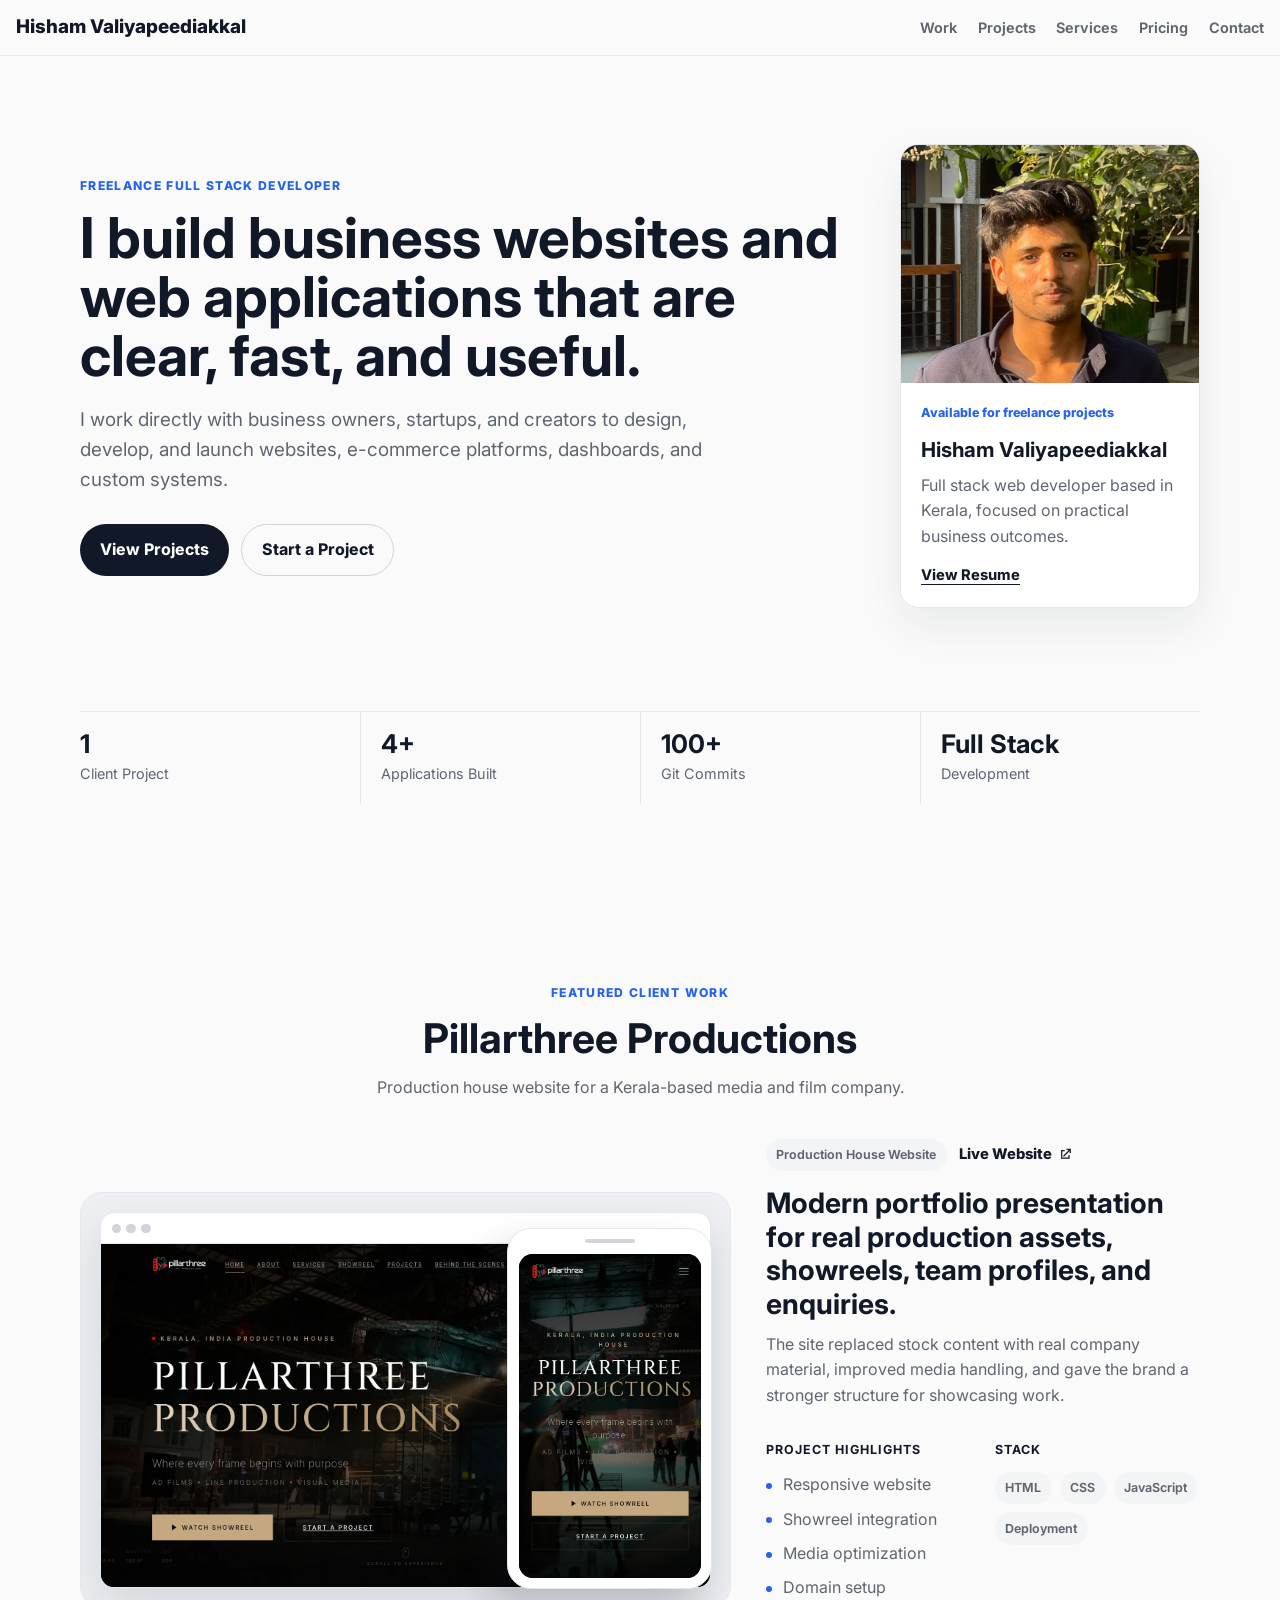
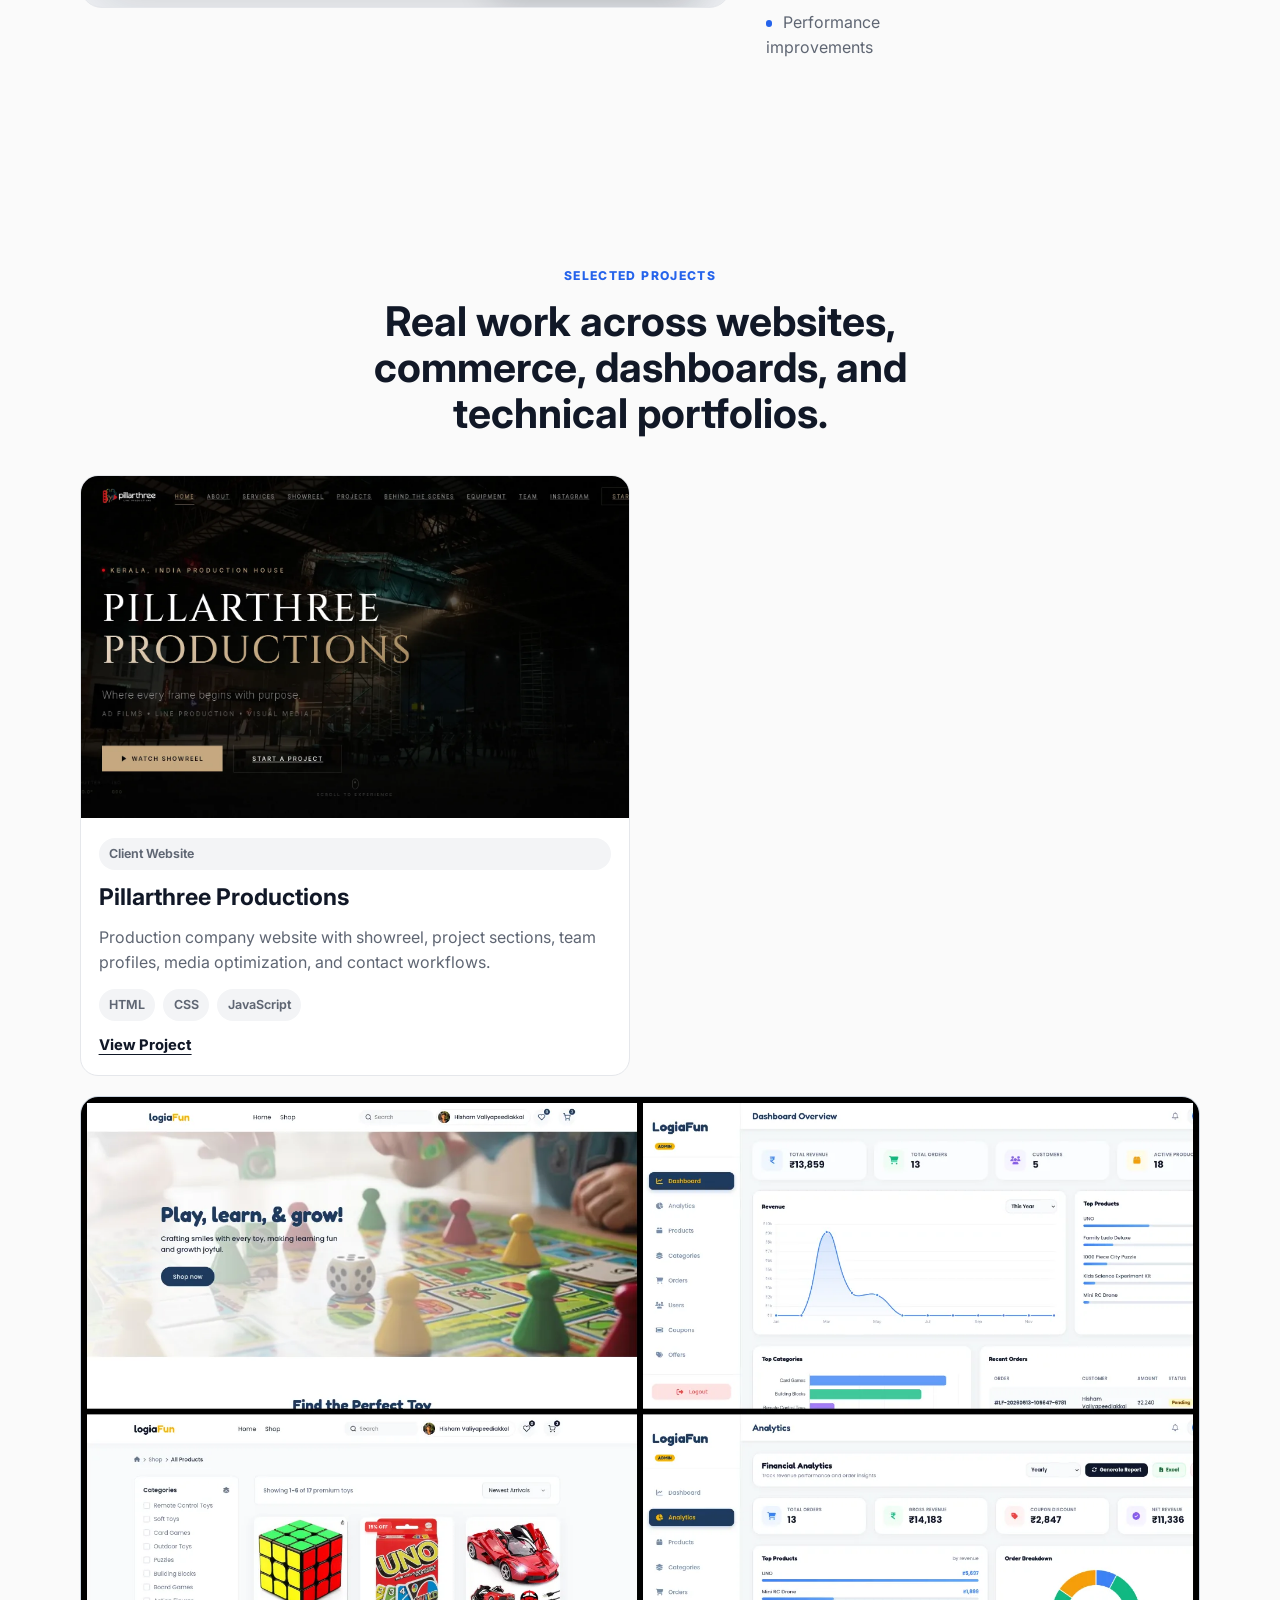
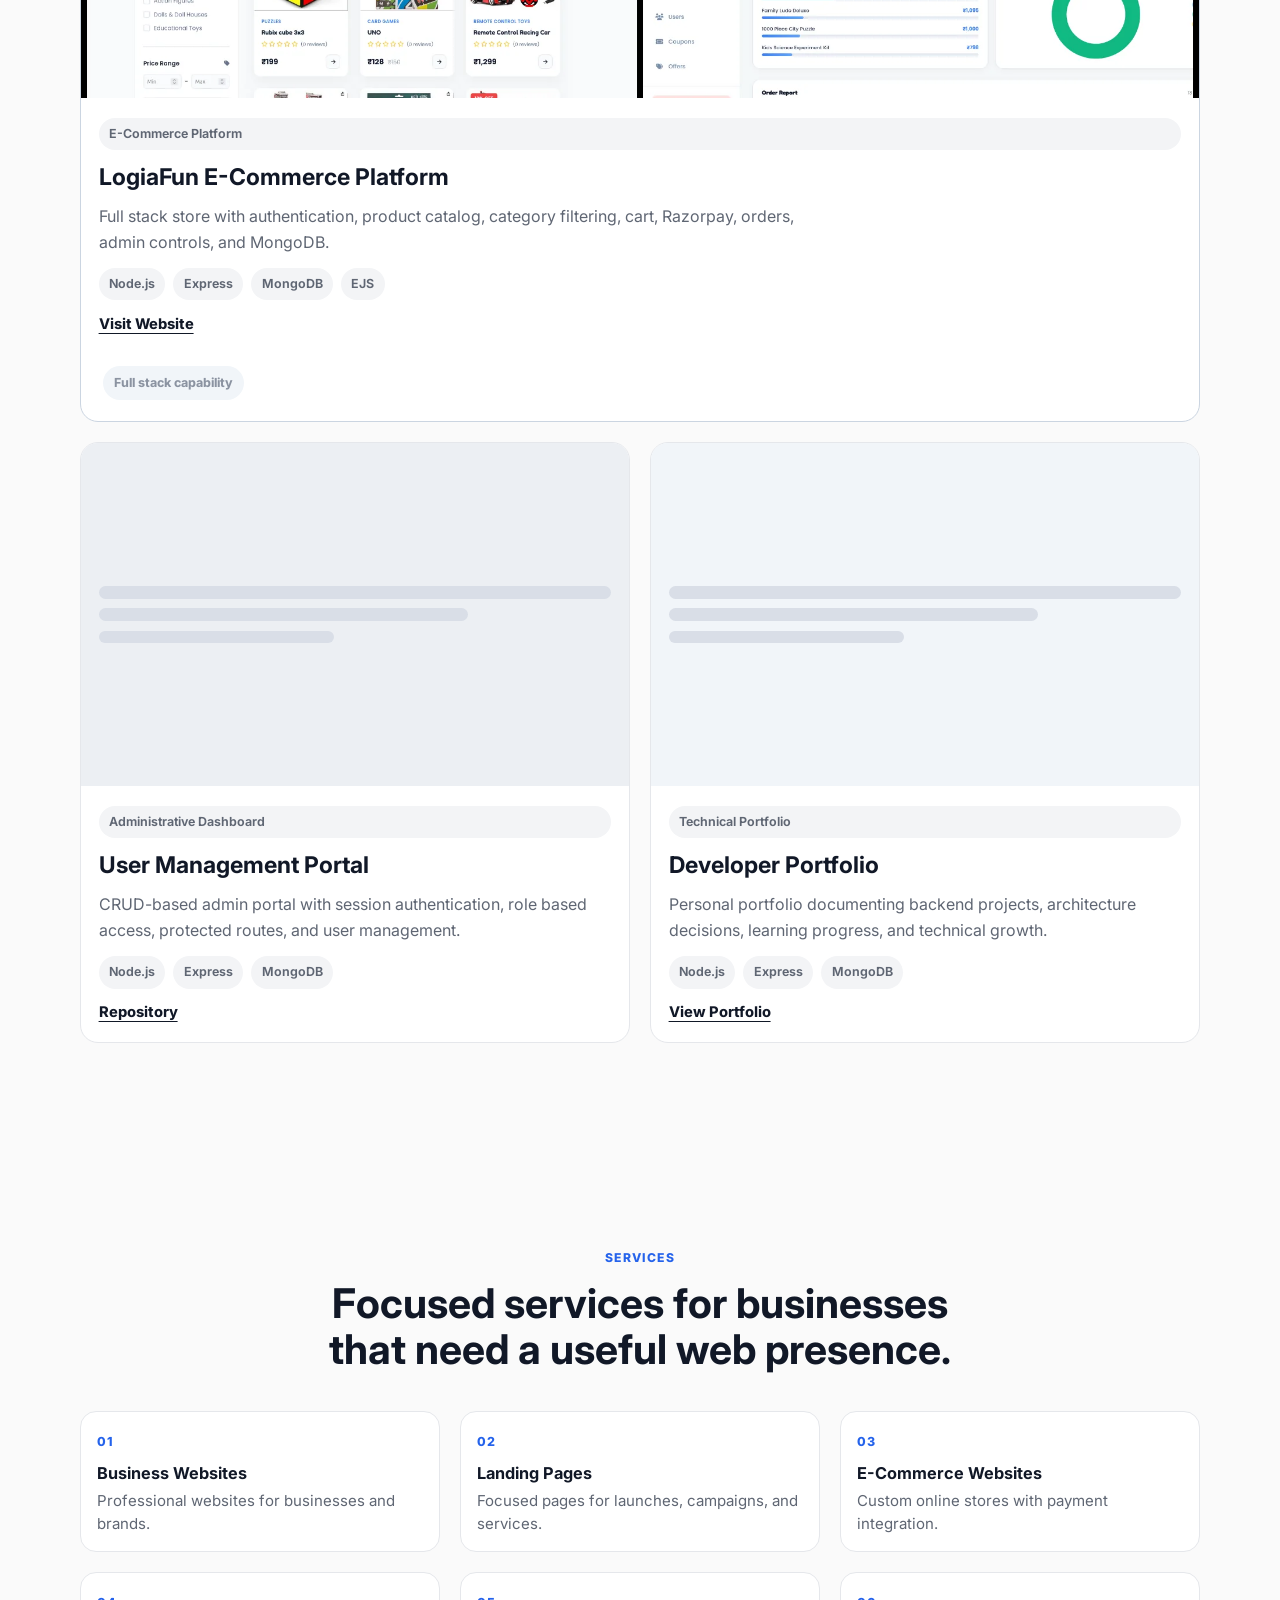
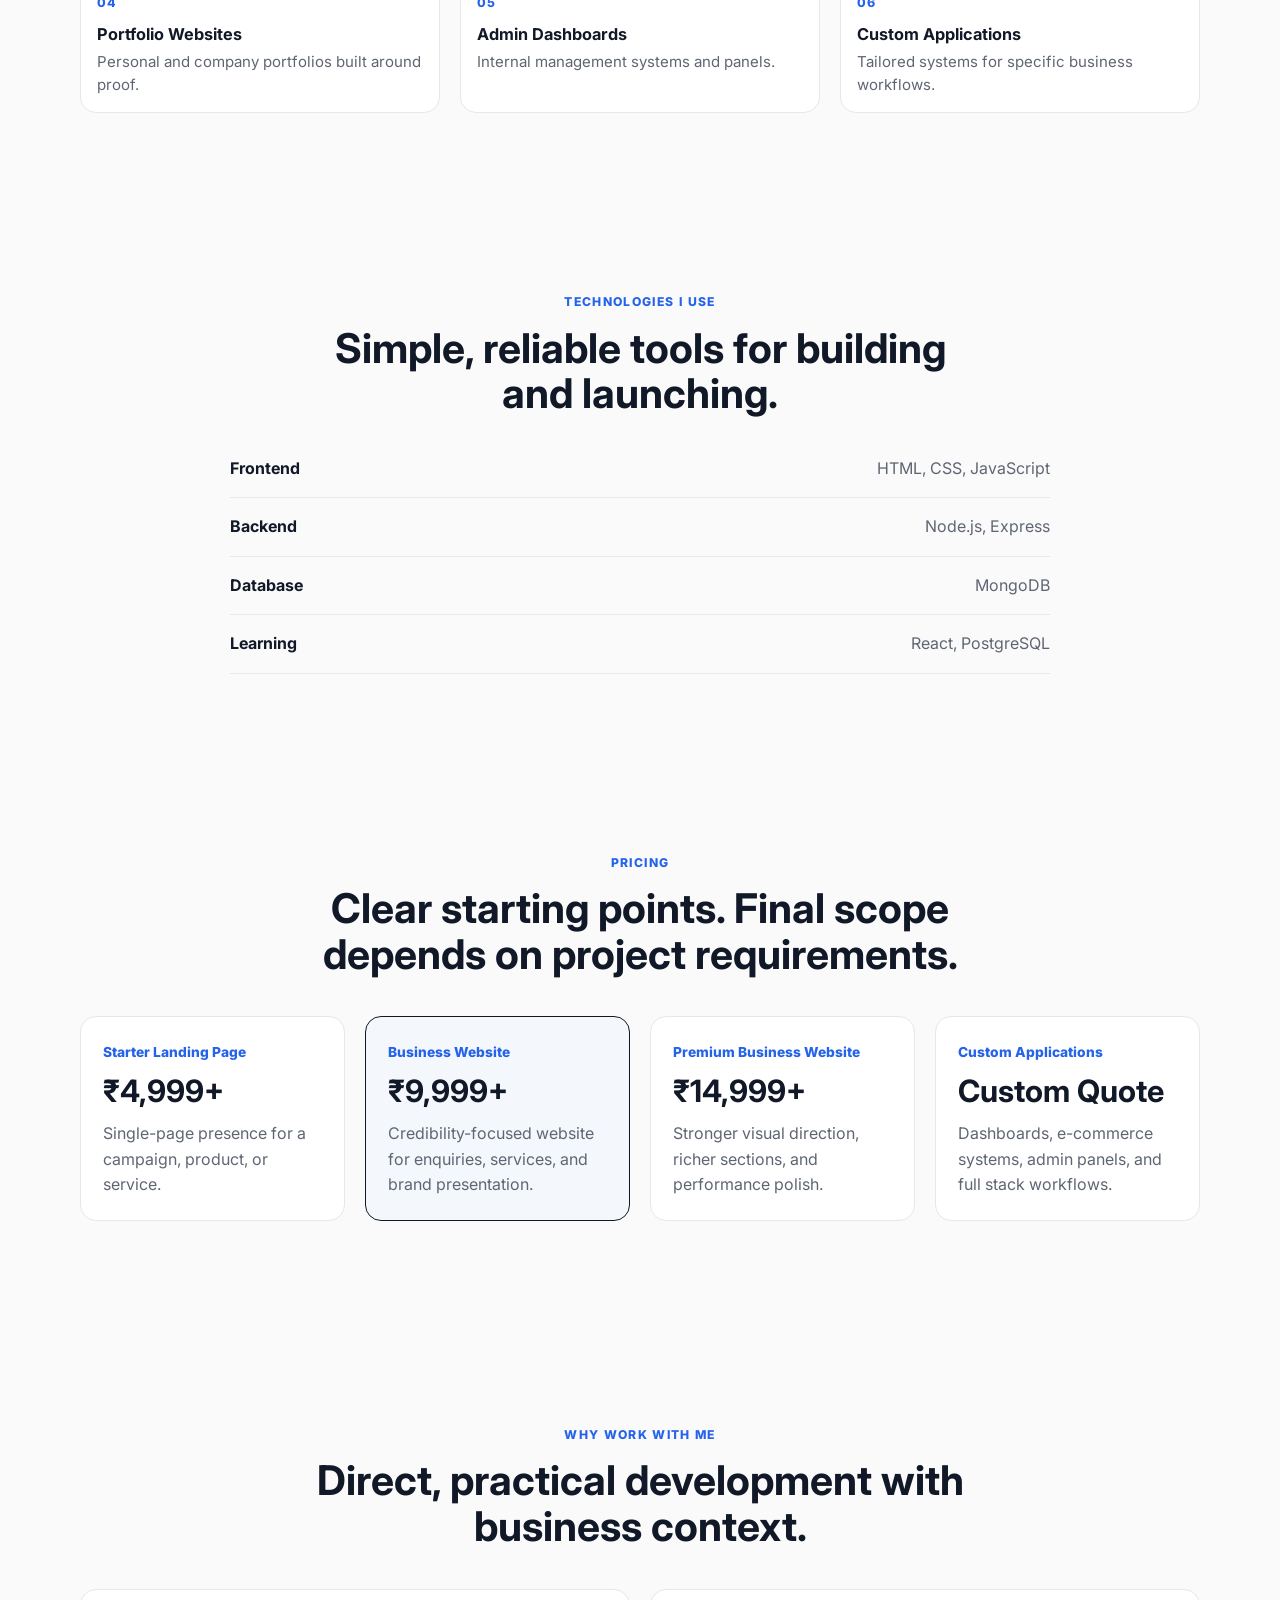
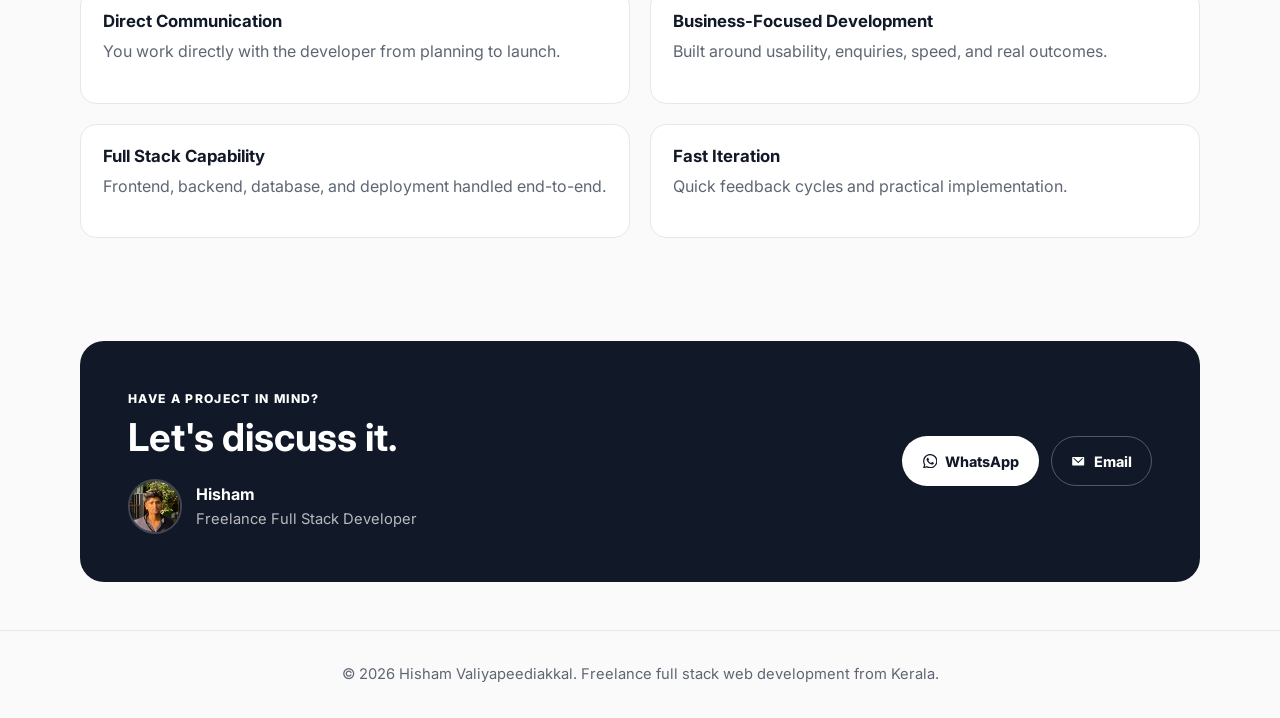
==== commit 6e821457: "Added projects and redesigned service page" ====
--- a/index.html
+++ b/index.html
@@ -13,8 +13,7 @@
 <body>
     <svg class="icon-sprite" aria-hidden="true">
         <symbol id="icon-whatsapp" viewBox="0 0 24 24">
-            <path
-                d="M20.5 3.49A11.87 11.87 0 0 0 12.04 0C5.46 0 .1 5.35.1 11.93c0 2.1.55 4.16 1.6 5.97L0 24l6.25-1.64a11.9 11.9 0 0 0 5.79 1.47h.01c6.58 0 11.93-5.35 11.93-11.93 0-3.19-1.24-6.18-3.48-8.41ZM12.05 21.8h-.01a9.87 9.87 0 0 1-5.03-1.38l-.36-.21-3.71.97.99-3.62-.23-.37a9.88 9.88 0 0 1-1.51-5.26c0-5.45 4.43-9.89 9.89-9.89a9.83 9.83 0 0 1 6.98 2.9 9.8 9.8 0 0 1 2.89 6.99c-.01 5.45-4.45 9.87-9.9 9.87Zm5.42-7.4c-.3-.15-1.76-.87-2.03-.97-.27-.1-.47-.15-.67.15-.2.3-.77.97-.94 1.17-.17.2-.35.22-.65.07-.3-.15-1.26-.46-2.4-1.48-.89-.79-1.49-1.77-1.66-2.07-.17-.3-.02-.46.13-.61.13-.13.3-.35.45-.52.15-.17.2-.3.3-.5.1-.2.05-.37-.02-.52-.08-.15-.67-1.62-.92-2.22-.24-.58-.49-.5-.67-.51h-.57c-.2 0-.52.07-.79.37-.27.3-1.04 1.02-1.04 2.48s1.07 2.88 1.21 3.08c.15.2 2.1 3.2 5.08 4.49.71.31 1.26.49 1.69.63.71.23 1.36.2 1.87.12.57-.08 1.76-.72 2.01-1.41.25-.7.25-1.29.17-1.41-.08-.13-.27-.2-.57-.35Z" />
+            <path d="M20.5 3.49A11.87 11.87 0 0 0 12.04 0C5.46 0 .1 5.35.1 11.93c0 2.1.55 4.16 1.6 5.97L0 24l6.25-1.64a11.9 11.9 0 0 0 5.79 1.47h.01c6.58 0 11.93-5.35 11.93-11.93 0-3.19-1.24-6.18-3.48-8.41ZM12.05 21.8h-.01a9.87 9.87 0 0 1-5.03-1.38l-.36-.21-3.71.97.99-3.62-.23-.37a9.88 9.88 0 0 1-1.51-5.26c0-5.45 4.43-9.89 9.89-9.89a9.83 9.83 0 0 1 6.98 2.9 9.8 9.8 0 0 1 2.89 6.99c-.01 5.45-4.45 9.87-9.9 9.87Zm5.42-7.4c-.3-.15-1.76-.87-2.03-.97-.27-.1-.47-.15-.67.15-.2.3-.77.97-.94 1.17-.17.2-.35.22-.65.07-.3-.15-1.26-.46-2.4-1.48-.89-.79-1.49-1.77-1.66-2.07-.17-.3-.02-.46.13-.61.13-.13.3-.35.45-.52.15-.17.2-.3.3-.5.1-.2.05-.37-.02-.52-.08-.15-.67-1.62-.92-2.22-.24-.58-.49-.5-.67-.51h-.57c-.2 0-.52.07-.79.37-.27.3-1.04 1.02-1.04 2.48s1.07 2.88 1.21 3.08c.15.2 2.1 3.2 5.08 4.49.71.31 1.26.49 1.69.63.71.23 1.36.2 1.87.12.57-.08 1.76-.72 2.01-1.41.25-.7.25-1.29.17-1.41-.08-.13-.27-.2-.57-.35Z" />
         </symbol>
         <symbol id="icon-mail" viewBox="0 0 24 24">
             <path d="M3 5h18a1 1 0 0 1 1 1v12a1 1 0 0 1-1 1H3a1 1 0 0 1-1-1V6a1 1 0 0 1 1-1Zm9 8.1L5.74 7H4v.67l8 7.76 8-7.76V7h-1.74L12 13.1Z" />
@@ -57,46 +56,70 @@
     <main id="top">
         <section class="hero section">
             <div class="hero-copy">
-                <p class="eyebrow">Freelance Full Stack Web Developer</p>
-                <h1>Websites & Web Applications Built to Solve Real Business Problems</h1>
+                <p class="eyebrow">Freelance Full Stack Developer</p>
+                <h1>I build business websites and web applications that are clear, fast, and useful.</h1>
                 <p class="hero-text">
-                    I help businesses, startups, and creators build fast websites, e-commerce platforms, and custom web
-                    applications using modern web technologies.
+                    I work directly with business owners, startups, and creators to design, develop, and launch websites,
+                    e-commerce platforms, dashboards, and custom systems.
                 </p>
                 <div class="hero-actions">
                     <a class="button primary" href="#work">View Projects</a>
                     <a class="button secondary" href="#contact">Start a Project</a>
-                    <a class="button secondary" href="dev/Hisham_Valiyapeediakkal_Resume.pdf" target="_blank"
-                        rel="noopener noreferrer">View Resume</a>
-                </div>
-                <div class="trust-row" aria-label="Trust badges">
-                    <span>Real Client Projects</span>
-                    <span>Full Stack Development</span>
-                    <span>Performance Optimized</span>
-                    <span>Kerala Based</span>
                 </div>
             </div>
 
             <aside class="hero-panel" aria-label="Developer profile">
                 <img src="hisham.jpg" alt="Hisham, freelance full stack web developer">
-                <div class="availability">Available for freelance projects</div>
-                <p class="role-title">Freelance Full Stack Web Developer</p>
-                <h2>Business websites, apps, dashboards, and custom systems.</h2>
-                <p>Direct development support from first idea to deployment, with a practical focus on business outcomes.</p>
+                <div class="profile-copy">
+                    <p class="availability">Available for freelance projects</p>
+                    <h2>Hisham Valiyapeediakkal</h2>
+                    <p>Full stack web developer based in Kerala, focused on practical business outcomes.</p>
+                    <a class="text-link" href="dev/Hisham_Valiyapeediakkal_Resume.pdf" target="_blank"
+                        rel="noopener noreferrer">View Resume</a>
+                </div>
             </aside>
         </section>
 
+        <section class="proof-strip section" aria-label="Project credibility">
+            <div>
+                <strong>1</strong>
+                <span>Client Project</span>
+            </div>
+            <div>
+                <strong>4+</strong>
+                <span>Applications Built</span>
+            </div>
+            <div>
+                <strong>100+</strong>
+                <span>Git Commits</span>
+            </div>
+            <div>
+                <strong>Full Stack</strong>
+                <span>Development</span>
+            </div>
+        </section>
+
         <section id="work" class="section featured-work">
-            <div class="section-heading left">
+            <div class="section-heading">
                 <p class="eyebrow">Featured Client Work</p>
                 <h2>Pillarthree Productions</h2>
-                <p>
-                    Designed and developed a modern production company website for a Kerala-based media and film
-                    production company.
-                </p>
+                <p>Production house website for a Kerala-based media and film company.</p>
             </div>
 
             <article class="case-study">
+                <div class="case-visual" aria-label="Pillarthree Productions website screenshots">
+                    <figure class="browser-shot desktop-shot">
+                        <div class="browser-bar"><span></span><span></span><span></span></div>
+                        <img class="shot-image desktop-image" src="assets/pillarthree_desktop.webp"
+                            alt="Pillarthree Productions website desktop view">
+                    </figure>
+                    <figure class="browser-shot mobile-shot">
+                        <div class="mobile-speaker"></div>
+                        <img class="shot-image mobile-image" src="assets/pillarthree_mobile.webp"
+                            alt="Pillarthree Productions website Android mobile view">
+                    </figure>
+                </div>
+
                 <div class="case-content">
                     <div class="project-meta">
                         <span>Production House Website</span>
@@ -105,55 +128,33 @@
                             <svg class="icon" aria-hidden="true"><use href="#icon-external"></use></svg>
                         </a>
                     </div>
-
-                    <h3>Production company website for Pillarthree.</h3>
+                    <h3>Modern portfolio presentation for real production assets, showreels, team profiles, and enquiries.</h3>
                     <p>
-                        The project turned real production assets into a structured portfolio presentation for a Kerala
-                        media brand, with responsive layouts and media-conscious performance improvements.
+                        The site replaced stock content with real company material, improved media handling, and gave the
+                        brand a stronger structure for showcasing work.
                     </p>
 
-                    <div class="detail-grid">
+                    <div class="case-columns">
                         <div>
-                            <h4>Implemented</h4>
-                            <ul class="check-list">
-                                <li>Cinematic landing page</li>
-                                <li>Responsive design</li>
+                            <h4>Project Highlights</h4>
+                            <ul class="clean-list">
+                                <li>Responsive website</li>
                                 <li>Showreel integration</li>
-                                <li>Project showcase sections</li>
-                                <li>Team profiles</li>
-                                <li>Equipment showcase</li>
-                                <li>Contact workflows</li>
                                 <li>Media optimization</li>
                                 <li>Domain setup</li>
                                 <li>Performance improvements</li>
                             </ul>
                         </div>
                         <div>
-                            <h4>Challenges Solved</h4>
-                            <ul class="check-list muted-list">
-                                <li>Replaced stock content with real company assets</li>
-                                <li>Optimized large media files</li>
-                                <li>Improved loading speed</li>
-                                <li>Structured company portfolio presentation</li>
-                                <li>Handled multiple client revisions</li>
-                            </ul>
-                        </div>
-                    </div>
-                </div>
-
-                <div class="case-visual" aria-label="Pillarthree Productions website screenshots">
-                    <figure class="browser-shot desktop-shot">
-                        <div class="browser-bar"><span></span><span></span><span></span></div>
-                        <img class="shot-image desktop-image" src="assets/pillarthree_desktop.webp"
-                            alt="Pillarthree Productions website desktop view">
-                        <figcaption>Desktop website view</figcaption>
-                    </figure>
-                    <figure class="browser-shot mobile-shot">
-                        <div class="mobile-speaker"></div>
-                        <img class="shot-image mobile-image" src="assets/pillarthree_mobile.webp"
-                            alt="Pillarthree Productions website Android mobile view">
-                        <figcaption>Android mobile view</figcaption>
-                    </figure>
+                            <h4>Stack</h4>
+                            <div class="stack-row">
+                                <span>HTML</span>
+                                <span>CSS</span>
+                                <span>JavaScript</span>
+                                <span>Deployment</span>
+                            </div>
+                        </div>
+                    </div>
                 </div>
             </article>
         </section>
@@ -161,80 +162,80 @@
         <section id="projects" class="section">
             <div class="section-heading">
                 <p class="eyebrow">Selected Projects</p>
-                <h2>Real builds across commerce, dashboards, portfolios, and freelance systems.</h2>
+                <h2>Real work across websites, commerce, dashboards, and technical portfolios.</h2>
             </div>
 
             <div class="project-grid">
-                <article class="project-card large">
-                    <div class="project-card-top">
-                        <span class="project-type">Full Stack E-Commerce Application</span>
-                        <a href="https://logiafun.store/home" target="_blank" rel="noopener noreferrer">
-                            Visit
-                            <svg class="icon" aria-hidden="true"><use href="#icon-external"></use></svg>
-                        </a>
-                    </div>
-                    <h3>LogiaFun E-Commerce Platform</h3>
-                    <div class="logiafun-preview" aria-label="LogiaFun e-commerce website screenshot">
-                        <img src="assets/logiafun.webp" alt="LogiaFun e-commerce platform preview">
-                    </div>
-                    <p>
-                        A complete online store with authentication, product browsing, cart logic, payment integration,
-                        order management, admin controls, and a MongoDB-backed data model.
-                    </p>
-                    <ul class="feature-list">
-                        <li>User authentication</li>
-                        <li>Session management</li>
-                        <li>Product catalog</li>
-                        <li>Category filtering</li>
-                        <li>Shopping cart</li>
-                        <li>Razorpay integration</li>
-                        <li>Order management</li>
-                        <li>Admin controls</li>
-                        <li>MongoDB database</li>
-                    </ul>
-                    <div class="stack-row">
-                        <span>Node.js</span>
-                        <span>Express</span>
-                        <span>MongoDB</span>
-                        <span>EJS</span>
-                        <span>JavaScript</span>
-                    </div>
-                    <p class="challenge"><strong>Challenge:</strong> Building the complete purchase flow and managing product variants while maintaining clean cart logic.</p>
-                </article>
-
                 <article class="project-card">
-                    <span class="project-type">Administrative Dashboard</span>
-                    <h3>User Management Portal</h3>
-                    <p>Admin system for managing users with protected routes, session authentication, and role-aware access.</p>
-                    <ul class="feature-list compact">
-                        <li>CRUD operations</li>
-                        <li>Role based access</li>
-                        <li>Session authentication</li>
-                        <li>Protected routes</li>
-                        <li>User management</li>
-                    </ul>
-                    <div class="stack-row">
-                        <span>Node.js</span>
-                        <span>Express</span>
-                        <span>MongoDB</span>
-                    </div>
-                    <a class="text-link" href="https://github.com/hishyx/user-management-node-mongo-js-fulldomain" target="_blank" rel="noopener noreferrer">
-                        Repository
-                        <svg class="icon" aria-hidden="true"><use href="#icon-github"></use></svg>
-                    </a>
+                    <img src="assets/pillarthree_desktop.webp" alt="Pillarthree Productions website preview">
+                    <div>
+                        <span class="project-type">Client Website</span>
+                        <h3>Pillarthree Productions</h3>
+                        <p>Production company website with showreel, project sections, team profiles, media optimization, and contact workflows.</p>
+                        <div class="stack-row">
+                            <span>HTML</span>
+                            <span>CSS</span>
+                            <span>JavaScript</span>
+                        </div>
+                        <a class="text-link" href="https://pillarthreeproductions.com/" target="_blank"
+                            rel="noopener noreferrer">View Project</a>
+                    </div>
+                </article>
+
+                <article class="project-card project-card-featured">
+                    <img src="assets/logiafun.webp" alt="LogiaFun e-commerce platform preview">
+                    <div>
+                        <span class="project-type">E-Commerce Platform</span>
+                        <h3>LogiaFun E-Commerce Platform</h3>
+                        <p>Full stack store with authentication, product catalog, category filtering, cart, Razorpay, orders, admin controls, and MongoDB.</p>
+                        <div class="stack-row">
+                            <span>Node.js</span>
+                            <span>Express</span>
+                            <span>MongoDB</span>
+                            <span>EJS</span>
+                        </div>
+                        <a class="text-link" href="https://logiafun.store/home" target="_blank"
+                            rel="noopener noreferrer">Visit Website</a>
+                    </div>
                 </article>
 
                 <article class="project-card">
-                    <span class="project-type">Developer Portfolio</span>
-                    <h3>Technical Portfolio</h3>
-                    <p>Personal developer portfolio showcasing backend projects, architecture decisions, and technical growth.</p>
-                    <a class="text-link" href="dev/">View Portfolio</a>
+                    <div class="project-preview">
+                        <span></span>
+                        <span></span>
+                        <span></span>
+                    </div>
+                    <div>
+                        <span class="project-type">Administrative Dashboard</span>
+                        <h3>User Management Portal</h3>
+                        <p>CRUD-based admin portal with session authentication, role based access, protected routes, and user management.</p>
+                        <div class="stack-row">
+                            <span>Node.js</span>
+                            <span>Express</span>
+                            <span>MongoDB</span>
+                        </div>
+                        <a class="text-link" href="https://github.com/hishyx/user-management-node-mongo-js-fulldomain"
+                            target="_blank" rel="noopener noreferrer">Repository</a>
+                    </div>
                 </article>
 
                 <article class="project-card">
-                    <span class="project-type">Lead Generation Website</span>
-                    <h3>Freelance Services Website</h3>
-                    <p>Service website for pricing, contact workflows, credibility, and a project-first freelance presentation.</p>
+                    <div class="project-preview portfolio-preview">
+                        <span></span>
+                        <span></span>
+                        <span></span>
+                    </div>
+                    <div>
+                        <span class="project-type">Technical Portfolio</span>
+                        <h3>Developer Portfolio</h3>
+                        <p>Personal portfolio documenting backend projects, architecture decisions, learning progress, and technical growth.</p>
+                        <div class="stack-row">
+                            <span>Node.js</span>
+                            <span>Express</span>
+                            <span>MongoDB</span>
+                        </div>
+                        <a class="text-link" href="dev/">View Portfolio</a>
+                    </div>
                 </article>
             </div>
         </section>
@@ -242,113 +243,120 @@
         <section id="services" class="section">
             <div class="section-heading">
                 <p class="eyebrow">Services</p>
-                <h2>Focused development services for businesses and creators.</h2>
+                <h2>Focused services for businesses that need a useful web presence.</h2>
             </div>
             <div class="service-grid">
                 <article>
+                    <span class="service-icon">01</span>
                     <h3>Business Websites</h3>
                     <p>Professional websites for businesses and brands.</p>
                 </article>
                 <article>
+                    <span class="service-icon">02</span>
                     <h3>Landing Pages</h3>
-                    <p>High-converting pages for products, campaigns, and services.</p>
-                </article>
-                <article>
+                    <p>Focused pages for launches, campaigns, and services.</p>
+                </article>
+                <article>
+                    <span class="service-icon">03</span>
                     <h3>E-Commerce Websites</h3>
                     <p>Custom online stores with payment integration.</p>
                 </article>
                 <article>
+                    <span class="service-icon">04</span>
                     <h3>Portfolio Websites</h3>
-                    <p>Personal and company portfolios.</p>
-                </article>
-                <article>
+                    <p>Personal and company portfolios built around proof.</p>
+                </article>
+                <article>
+                    <span class="service-icon">05</span>
                     <h3>Admin Dashboards</h3>
                     <p>Internal management systems and panels.</p>
                 </article>
                 <article>
-                    <h3>Custom Web Applications</h3>
-                    <p>Tailored solutions for specific business workflows.</p>
-                </article>
-            </div>
-        </section>
-
-        <section class="section stack-section">
-            <div class="section-heading left">
-                <p class="eyebrow">Technology Stack</p>
-                <h2>Practical tools for fast, reliable web development.</h2>
-            </div>
-            <div class="stack-board">
-                <div>
-                    <h3>Frontend</h3>
-                    <p>HTML, CSS, JavaScript, EJS</p>
-                </div>
-                <div>
-                    <h3>Backend</h3>
-                    <p>Node.js, Express.js</p>
-                </div>
-                <div>
-                    <h3>Database</h3>
-                    <p>MongoDB</p>
-                </div>
-                <div>
-                    <h3>Tools</h3>
-                    <p>Git, GitHub, Postman</p>
-                </div>
-                <div class="learning">
-                    <h3>Currently Learning</h3>
-                    <p>React, PostgreSQL, System Design, DSA</p>
-                </div>
+                    <span class="service-icon">06</span>
+                    <h3>Custom Applications</h3>
+                    <p>Tailored systems for specific business workflows.</p>
+                </article>
+            </div>
+        </section>
+
+        <section class="section tech-section">
+            <div class="section-heading">
+                <p class="eyebrow">Technologies I Use</p>
+                <h2>Simple, reliable tools for building and launching.</h2>
+            </div>
+            <div class="tech-list">
+                <div><strong>Frontend</strong><span>HTML, CSS, JavaScript</span></div>
+                <div><strong>Backend</strong><span>Node.js, Express</span></div>
+                <div><strong>Database</strong><span>MongoDB</span></div>
+                <div><strong>Learning</strong><span>React, PostgreSQL</span></div>
             </div>
         </section>
 
         <section id="pricing" class="section pricing-section">
             <div class="section-heading">
                 <p class="eyebrow">Pricing</p>
-                <h2>Clear starting points for common project types.</h2>
+                <h2>Clear starting points. Final scope depends on project requirements.</h2>
             </div>
             <div class="pricing-grid">
                 <article class="pricing-card">
                     <span>Starter Landing Page</span>
                     <h3>₹4,999+</h3>
-                    <p>Single-page presence for a product, campaign, service, or launch.</p>
+                    <p>Single-page presence for a campaign, product, or service.</p>
                 </article>
                 <article class="pricing-card featured">
                     <span>Business Website</span>
                     <h3>₹9,999+</h3>
-                    <p>Multi-section or multi-page website for credibility, enquiries, and brand presentation.</p>
+                    <p>Credibility-focused website for enquiries, services, and brand presentation.</p>
                 </article>
                 <article class="pricing-card">
                     <span>Premium Business Website</span>
                     <h3>₹14,999+</h3>
-                    <p>Stronger visual direction, richer sections, performance tuning, and more detailed presentation.</p>
+                    <p>Stronger visual direction, richer sections, and performance polish.</p>
                 </article>
                 <article class="pricing-card">
                     <span>Custom Applications</span>
                     <h3>Custom Quote</h3>
-                    <p>Dashboards, e-commerce systems, admin panels, workflows, and full stack applications.</p>
+                    <p>Dashboards, e-commerce systems, admin panels, and full stack workflows.</p>
                 </article>
             </div>
         </section>
 
         <section class="section why-section">
-            <div class="section-heading left">
+            <div class="section-heading">
                 <p class="eyebrow">Why Work With Me</p>
-                <h2>Small-team speed with full stack ownership.</h2>
+                <h2>Direct, practical development with business context.</h2>
             </div>
             <div class="why-grid">
-                <div>Direct communication</div>
-                <div>Fast development cycles</div>
-                <div>Full stack capabilities</div>
-                <div>Real project experience</div>
-                <div>Focus on business outcomes</div>
-                <div>End-to-end deployment support</div>
+                <article>
+                    <h3>Direct Communication</h3>
+                    <p>You work directly with the developer from planning to launch.</p>
+                </article>
+                <article>
+                    <h3>Business-Focused Development</h3>
+                    <p>Built around usability, enquiries, speed, and real outcomes.</p>
+                </article>
+                <article>
+                    <h3>Full Stack Capability</h3>
+                    <p>Frontend, backend, database, and deployment handled end-to-end.</p>
+                </article>
+                <article>
+                    <h3>Fast Iteration</h3>
+                    <p>Quick feedback cycles and practical implementation.</p>
+                </article>
             </div>
         </section>
 
         <section id="contact" class="section final-cta">
             <div>
                 <p class="eyebrow">Have a project in mind?</p>
-                <h2>Let's build something that helps your business grow.</h2>
+                <h2>Let's discuss it.</h2>
+                <div class="cta-profile">
+                    <img src="hisham.jpg" alt="Hisham Valiyapeediakkal">
+                    <div>
+                        <strong>Hisham</strong>
+                        <span>Freelance Full Stack Developer</span>
+                    </div>
+                </div>
             </div>
             <div class="contact-actions">
                 <a class="button primary" href="https://wa.me/918848752269" target="_blank" rel="noopener noreferrer">
@@ -359,15 +367,12 @@
                     <svg class="icon" aria-hidden="true"><use href="#icon-mail"></use></svg>
                     Email
                 </a>
-                <a class="button secondary" href="dev/">Portfolio</a>
-                <a class="button secondary" href="dev/Hisham_Valiyapeediakkal_Resume.pdf" target="_blank"
-                    rel="noopener noreferrer">View Resume</a>
             </div>
         </section>
     </main>
 
     <footer class="site-footer">
-        <p>© 2026 Hisham. Freelance full stack web development from Kerala.</p>
+        <p>© 2026 Hisham Valiyapeediakkal. Freelance full stack web development from Kerala.</p>
     </footer>
 </body>
 
--- a/styles.css
+++ b/styles.css
@@ -809,6 +809,122 @@
     text-overflow: ellipsis;
     white-space: nowrap;
   }
+
+  body:not(.dev-page) .site-header {
+    padding: 0.72rem 0.95rem;
+  }
+
+  body:not(.dev-page) .section {
+    width: min(100% - 1.5rem, 1120px);
+    padding: 3.35rem 0;
+  }
+
+  body:not(.dev-page) .hero {
+    gap: 1.75rem;
+    min-height: auto;
+    padding-top: 2.6rem;
+    padding-bottom: 3.4rem;
+  }
+
+  body:not(.dev-page) .hero-copy h1 {
+    max-width: 21rem;
+    margin-bottom: 0.95rem;
+    font-size: clamp(2rem, 9.4vw, 2.75rem);
+    line-height: 1.03;
+  }
+
+  body:not(.dev-page) .hero-text {
+    max-width: 21rem;
+    margin-bottom: 1.25rem;
+    font-size: 0.98rem;
+    line-height: 1.62;
+  }
+
+  body:not(.dev-page) .hero-panel {
+    width: min(100%, 340px);
+  }
+
+  body:not(.dev-page) .profile-copy {
+    padding: 1.05rem;
+  }
+
+  body:not(.dev-page) .section-heading {
+    max-width: 22rem;
+    margin-bottom: 1.75rem;
+  }
+
+  body:not(.dev-page) .section-heading h2,
+  body:not(.dev-page) .final-cta h2 {
+    font-size: clamp(1.55rem, 7vw, 2.1rem);
+    line-height: 1.12;
+  }
+
+  body:not(.dev-page) .section-heading p {
+    font-size: 0.96rem;
+    line-height: 1.6;
+  }
+
+  body:not(.dev-page) .proof-strip {
+    padding-top: 0.25rem;
+    padding-bottom: 2.6rem;
+  }
+
+  body:not(.dev-page) .featured-work,
+  body:not(.dev-page) #projects,
+  body:not(.dev-page) #services,
+  body:not(.dev-page) .pricing-section,
+  body:not(.dev-page) .why-section {
+    padding-top: 3.5rem;
+    padding-bottom: 3.5rem;
+  }
+
+  body:not(.dev-page) .tech-section {
+    padding-top: 2.75rem;
+    padding-bottom: 2.75rem;
+  }
+
+  body:not(.dev-page) .case-study {
+    gap: 1.55rem;
+  }
+
+  body:not(.dev-page) .case-content h3 {
+    font-size: clamp(1.35rem, 6.2vw, 1.8rem);
+    line-height: 1.18;
+  }
+
+  body:not(.dev-page) .project-grid,
+  body:not(.dev-page) .service-grid,
+  body:not(.dev-page) .pricing-grid,
+  body:not(.dev-page) .why-grid {
+    gap: 1rem;
+  }
+
+  body:not(.dev-page) .service-grid article {
+    padding: 0.9rem;
+  }
+
+  body:not(.dev-page) .final-cta {
+    width: min(100% - 1.5rem, 1120px);
+    margin: 0.5rem auto 2.5rem;
+    padding: 2rem 1.55rem;
+    border-radius: 22px;
+  }
+
+  body:not(.dev-page) .final-cta .eyebrow {
+    margin-bottom: 0.55rem;
+  }
+
+  body:not(.dev-page) .final-cta h2 {
+    max-width: 16rem;
+  }
+
+  body:not(.dev-page) .final-cta .contact-actions {
+    width: 100%;
+  }
+
+  body:not(.dev-page) .final-cta .button {
+    width: 100%;
+  }
 }
 
 @media (min-width: 560px) {
@@ -1240,3 +1356,709 @@
     grid-template-columns: repeat(4, 1fr);
   }
 }
+
+/* Consultant service page refresh */
+body:not(.dev-page) {
+  --bg: #fafafa;
+  --surface: #ffffff;
+  --surface-strong: #f3f4f6;
+  --text: #111827;
+  --muted: #5f6673;
+  --subtle: #8b93a1;
+  --primary: #111827;
+  --primary-strong: #000000;
+  --accent: #2563eb;
+  --line: #e5e7eb;
+  --line-strong: #d1d5db;
+  --shadow: 0 18px 45px rgba(17, 24, 39, 0.07);
+  color: var(--text);
+  background: var(--bg);
+}
+
+body:not(.dev-page) p {
+  color: var(--muted);
+}
+
+body:not(.dev-page) .site-header {
+  padding: 1rem;
+  background: rgba(250, 250, 250, 0.9);
+  border-bottom: 1px solid var(--line);
+  backdrop-filter: blur(18px);
+}
+
+body:not(.dev-page) .brand span {
+  color: var(--text);
+  font-size: clamp(1rem, 2vw, 1.18rem);
+  letter-spacing: 0;
+}
+
+body:not(.dev-page) .nav-links {
+  gap: 1.3rem;
+  color: var(--muted);
+  font-size: 0.9rem;
+  font-weight: 650;
+}
+
+body:not(.dev-page) .nav-links a:hover {
+  color: var(--text);
+}
+
+body:not(.dev-page) .mobile-menu summary span {
+  background: var(--text);
+}
+
+body:not(.dev-page) .mobile-menu nav {
+  background: var(--surface);
+  border-color: var(--line);
+  box-shadow: var(--shadow);
+}
+
+body:not(.dev-page) .mobile-menu nav a {
+  color: var(--muted);
+}
+
+body:not(.dev-page) .mobile-menu nav a:hover {
+  color: var(--text);
+  background: var(--surface-strong);
+}
+
+body:not(.dev-page) .section {
+  width: min(1120px, calc(100% - 2rem));
+  padding: clamp(4.5rem, 8vw, 7.5rem) 0;
+}
+
+body:not(.dev-page) h1 {
+  color: var(--text);
+  font-size: clamp(2.6rem, 4.8vw, 4.15rem);
+  line-height: 1.03;
+}
+
+body:not(.dev-page) h2 {
+  color: var(--text);
+  font-size: clamp(1.85rem, 3.2vw, 2.85rem);
+  line-height: 1.12;
+}
+
+body:not(.dev-page) h3 {
+  color: var(--text);
+}
+
+body:not(.dev-page) h4 {
+  color: var(--text);
+  font-size: 0.78rem;
+}
+
+body:not(.dev-page) .eyebrow {
+  color: var(--accent);
+  font-size: 0.76rem;
+  letter-spacing: 0.11em;
+}
+
+body:not(.dev-page) .hero {
+  min-height: auto;
+  grid-template-columns: 1fr;
+  gap: 2.5rem;
+  align-items: center;
+  padding-top: clamp(3.5rem, 7vw, 5.5rem);
+}
+
+body:not(.dev-page) .hero-copy {
+  order: 2;
+  max-width: 860px;
+}
+
+body:not(.dev-page) .hero-copy h1 {
+  max-width: 860px;
+  margin-bottom: 1.25rem;
+  font-size: clamp(2.55rem, 4.4vw, 4rem);
+  line-height: 1.04;
+}
+
+body:not(.dev-page) .hero-text {
+  max-width: 650px;
+  margin-bottom: 1.75rem;
+  font-size: clamp(1rem, 2vw, 1.18rem);
+}
+
+body:not(.dev-page) .hero-actions,
+body:not(.dev-page) .contact-actions {
+  gap: 0.75rem;
+}
+
+body:not(.dev-page) .button {
+  min-height: 3rem;
+  border-radius: 999px;
+  padding: 0.78rem 1.2rem;
+  font-weight: 750;
+}
+
+body:not(.dev-page) .button.primary {
+  color: #ffffff;
+  background: var(--text);
+  box-shadow: none;
+}
+
+body:not(.dev-page) .button.primary:hover {
+  background: #000000;
+}
+
+body:not(.dev-page) .button.secondary {
+  color: var(--text);
+  background: transparent;
+  border-color: var(--line-strong);
+}
+
+body:not(.dev-page) .hero-panel {
+  order: 1;
+  width: min(100%, 390px);
+  gap: 0;
+  padding: 0;
+  overflow: hidden;
+  background: var(--surface);
+  border: 1px solid var(--line);
+  border-radius: 18px;
+  box-shadow: var(--shadow);
+}
+
+body:not(.dev-page) .hero-panel img {
+  border: 0;
+  border-radius: 0;
+  filter: none;
+}
+
+body:not(.dev-page) .profile-copy {
+  display: grid;
+  gap: 0.65rem;
+  padding: 1.25rem;
+}
+
+body:not(.dev-page) .profile-copy h2 {
+  margin: 0;
+  font-size: 1.28rem;
+  line-height: 1.2;
+}
+
+body:not(.dev-page) .availability {
+  width: fit-content;
+  padding: 0;
+  color: var(--accent);
+  background: transparent;
+  border: 0;
+  border-radius: 0;
+  font-size: 0.78rem;
+}
+
+body:not(.dev-page) .text-link {
+  color: var(--text);
+  font-weight: 750;
+  text-decoration: underline;
+  text-underline-offset: 0.25rem;
+}
+
+body:not(.dev-page) .section-heading {
+  max-width: 660px;
+  margin-bottom: 2.4rem;
+}
+
+body:not(.dev-page) .section-heading p {
+  max-width: 560px;
+  margin-left: auto;
+  margin-right: auto;
+}
+
+body:not(.dev-page) .featured-work {
+  border-top: 0;
+}
+
+body:not(.dev-page) .proof-strip {
+  display: grid;
+  grid-template-columns: repeat(2, minmax(0, 1fr));
+  gap: 0;
+  padding-top: 0;
+  padding-bottom: clamp(3rem, 6vw, 5rem);
+}
+
+body:not(.dev-page) .proof-strip div {
+  padding: 1rem 0;
+  border-top: 1px solid var(--line);
+}
+
+body:not(.dev-page) .proof-strip strong,
+body:not(.dev-page) .proof-strip span {
+  display: block;
+}
+
+body:not(.dev-page) .proof-strip strong {
+  color: var(--text);
+  font-size: clamp(1.25rem, 2vw, 1.65rem);
+  line-height: 1.1;
+}
+
+body:not(.dev-page) .proof-strip span {
+  margin-top: 0.25rem;
+  color: var(--muted);
+  font-size: 0.9rem;
+}
+
+body:not(.dev-page) .case-study {
+  grid-template-columns: 1fr;
+  gap: 2.2rem;
+  padding: 0;
+  background: transparent;
+  border: 0;
+  border-radius: 0;
+  box-shadow: none;
+}
+
+body:not(.dev-page) .case-content {
+  padding: 0;
+}
+
+body:not(.dev-page) .case-content h3 {
+  max-width: 690px;
+  font-size: clamp(1.4rem, 2.2vw, 1.95rem);
+  line-height: 1.2;
+}
+
+body:not(.dev-page) .case-content > p {
+  max-width: 680px;
+}
+
+body:not(.dev-page) .project-meta {
+  justify-content: flex-start;
+  margin-bottom: 1rem;
+}
+
+body:not(.dev-page) .project-type,
+body:not(.dev-page) .project-meta span,
+body:not(.dev-page) .stack-row span {
+  min-height: 1.85rem;
+  color: var(--muted);
+  background: var(--surface-strong);
+  border: 0;
+  font-size: 0.78rem;
+  font-weight: 650;
+}
+
+body:not(.dev-page) .case-columns {
+  display: grid;
+  gap: 1.5rem;
+  margin-top: 2rem;
+}
+
+body:not(.dev-page) .clean-list {
+  display: grid;
+  gap: 0.55rem;
+  margin: 0;
+  padding: 0;
+  list-style: none;
+  color: var(--muted);
+}
+
+body:not(.dev-page) .clean-list li::before {
+  content: "";
+  display: inline-block;
+  width: 0.38rem;
+  height: 0.38rem;
+  margin-right: 0.65rem;
+  border-radius: 50%;
+  background: var(--accent);
+  vertical-align: middle;
+}
+
+body:not(.dev-page) .case-visual {
+  min-height: 0;
+  padding: clamp(0.8rem, 2vw, 1.2rem);
+  background: #eef0f3;
+  border: 1px solid var(--line);
+  border-radius: 22px;
+}
+
+body:not(.dev-page) .browser-shot {
+  background: var(--surface);
+  border-color: var(--line);
+  border-radius: 14px;
+  box-shadow: 0 18px 45px rgba(17, 24, 39, 0.12);
+}
+
+body:not(.dev-page) .browser-bar {
+  border-color: var(--line);
+}
+
+body:not(.dev-page) .browser-bar span,
+body:not(.dev-page) .mobile-speaker {
+  background: var(--line-strong);
+}
+
+body:not(.dev-page) .desktop-shot {
+  width: min(100%, 760px);
+}
+
+body:not(.dev-page) .mobile-shot {
+  right: 1.1rem;
+  bottom: 1.1rem;
+  width: min(33%, 205px);
+  border-radius: 24px;
+  box-shadow: -18px 18px 35px rgba(17, 24, 39, 0.16);
+}
+
+body:not(.dev-page) .project-grid,
+body:not(.dev-page) .service-grid,
+body:not(.dev-page) .pricing-grid,
+body:not(.dev-page) .why-grid {
+  grid-template-columns: 1fr;
+  gap: 1.25rem;
+}
+
+body:not(.dev-page) .project-card {
+  display: grid;
+  gap: 1.25rem;
+  padding: 0;
+  overflow: hidden;
+  background: var(--surface);
+  border: 1px solid var(--line);
+  border-radius: 18px;
+  box-shadow: none;
+}
+
+body:not(.dev-page) .project-card > div:not(.project-preview) {
+  display: grid;
+  gap: 0.8rem;
+  padding: 0 1.1rem 1.1rem;
+}
+
+body:not(.dev-page) .project-card img,
+body:not(.dev-page) .project-preview {
+  width: 100%;
+  aspect-ratio: 16 / 10;
+  object-fit: cover;
+  object-position: top center;
+  background: #eceff3;
+  border: 0;
+}
+
+body:not(.dev-page) .project-preview {
+  display: grid;
+  gap: 0.6rem;
+  align-content: center;
+  padding: 1.1rem;
+}
+
+body:not(.dev-page) .project-preview span {
+  display: block;
+  height: 0.8rem;
+  border-radius: 999px;
+  background: #d9dee7;
+}
+
+body:not(.dev-page) .project-preview span:nth-child(2) {
+  width: 72%;
+}
+
+body:not(.dev-page) .project-preview span:nth-child(3) {
+  width: 46%;
+}
+
+body:not(.dev-page) .portfolio-preview {
+  background: #f1f5f9;
+}
+
+body:not(.dev-page) .project-card-featured {
+  border-color: #cbd5e1;
+}
+
+body:not(.dev-page) .project-card-featured img {
+  aspect-ratio: 16 / 8.6;
+}
+
+body:not(.dev-page) .project-card-featured > div {
+  padding: 0 1.35rem 1.35rem;
+}
+
+body:not(.dev-page) .project-card-featured h3 {
+  font-size: clamp(1.45rem, 2.2vw, 1.95rem);
+}
+
+body:not(.dev-page) .project-card-featured p {
+  max-width: 720px;
+}
+
+body:not(.dev-page) .project-card-featured::after {
+  content: "Full stack capability";
+  width: fit-content;
+  margin: -0.5rem 1.35rem 1.35rem;
+  padding: 0.42rem 0.7rem;
+  color: var(--subtle);
+  background: #f1f5f9;
+  border-radius: 999px;
+  font-size: 0.78rem;
+  font-weight: 750;
+}
+
+body:not(.dev-page) .project-card h3 {
+  margin: 0;
+  font-size: clamp(1.18rem, 1.8vw, 1.45rem);
+}
+
+body:not(.dev-page) .project-card p {
+  margin: 0;
+}
+
+body:not(.dev-page) .service-grid article,
+body:not(.dev-page) .pricing-card,
+body:not(.dev-page) .why-grid article {
+  padding: 1.35rem;
+  background: var(--surface);
+  border: 1px solid var(--line);
+  border-radius: 16px;
+  box-shadow: none;
+}
+
+body:not(.dev-page) .service-grid article {
+  padding: 1rem;
+}
+
+body:not(.dev-page) .service-icon {
+  display: inline-flex;
+  margin-bottom: 0.65rem;
+  color: var(--accent);
+  font-size: 0.78rem;
+  font-weight: 800;
+  letter-spacing: 0.08em;
+}
+
+body:not(.dev-page) .service-grid article h3 {
+  margin-bottom: 0.35rem;
+  font-size: 1.02rem;
+}
+
+body:not(.dev-page) .service-grid article p {
+  font-size: 0.94rem;
+  line-height: 1.55;
+}
+
+body:not(.dev-page) .tech-section {
+  padding-top: clamp(3rem, 6vw, 5rem);
+  padding-bottom: clamp(3rem, 6vw, 5rem);
+}
+
+body:not(.dev-page) .tech-list {
+  display: grid;
+  gap: 1rem;
+  max-width: 820px;
+  margin: 0 auto;
+  color: var(--muted);
+}
+
+body:not(.dev-page) .tech-list div {
+  display: flex;
+  justify-content: space-between;
+  gap: 1rem;
+  padding-bottom: 1rem;
+  border-bottom: 1px solid var(--line);
+}
+
+body:not(.dev-page) .tech-list strong {
+  color: var(--text);
+}
+
+body:not(.dev-page) .pricing-card h3 {
+  margin: 0.45rem 0 0.7rem;
+  font-size: clamp(1.75rem, 2.4vw, 2.2rem);
+}
+
+body:not(.dev-page) .pricing-card span {
+  color: var(--accent);
+}
+
+body:not(.dev-page) .pricing-card.featured {
+  border-color: var(--text);
+  background: #f4f7fb;
+}
+
+body:not(.dev-page) .why-section {
+  display: block;
+}
+
+body:not(.dev-page) .why-grid article h3 {
+  margin-bottom: 0.45rem;
+  font-size: 1.05rem;
+}
+
+body:not(.dev-page) .final-cta {
+  display: grid;
+  gap: 1.5rem;
+  align-items: center;
+  margin-bottom: 3rem;
+  padding: clamp(2rem, 5vw, 3rem);
+  background: var(--text);
+  border: 0;
+  border-radius: 24px;
+  box-shadow: none;
+}
+
+body:not(.dev-page) .final-cta .eyebrow,
+body:not(.dev-page) .final-cta h2 {
+  color: #ffffff;
+}
+
+body:not(.dev-page) .final-cta h2 {
+  max-width: 620px;
+  font-size: clamp(1.9rem, 3vw, 2.75rem);
+  line-height: 1.1;
+}
+
+body:not(.dev-page) .cta-profile {
+  display: flex;
+  align-items: center;
+  gap: 0.85rem;
+  margin-top: 1.35rem;
+}
+
+body:not(.dev-page) .cta-profile img {
+  width: 3.4rem;
+  height: 3.4rem;
+  object-fit: cover;
+  object-position: center 31%;
+  border: 2px solid rgba(255, 255, 255, 0.2);
+  border-radius: 50%;
+}
+
+body:not(.dev-page) .cta-profile strong,
+body:not(.dev-page) .cta-profile span {
+  display: block;
+}
+
+body:not(.dev-page) .cta-profile strong {
+  color: #ffffff;
+}
+
+body:not(.dev-page) .cta-profile span {
+  color: rgba(255, 255, 255, 0.7);
+  font-size: 0.92rem;
+}
+
+body:not(.dev-page) .final-cta .button.primary {
+  color: var(--text);
+  background: #ffffff;
+}
+
+body:not(.dev-page) .final-cta .button.secondary {
+  color: #ffffff;
+  border-color: rgba(255, 255, 255, 0.28);
+}
+
+body:not(.dev-page) .site-footer {
+  color: var(--subtle);
+  border-color: var(--line);
+}
+
+@media (max-width: 420px) {
+  body:not(.dev-page) .section {
+    width: min(100% - 1.5rem, 1120px);
+    padding: 3.25rem 0;
+  }
+
+  body:not(.dev-page) .brand span {
+    font-size: 0.98rem;
+  }
+
+  body:not(.dev-page) .hero-copy h1 {
+    font-size: clamp(1.95rem, 9.6vw, 2.55rem);
+    line-height: 1.04;
+  }
+
+  body:not(.dev-page) .section-heading h2,
+  body:not(.dev-page) .final-cta h2 {
+    font-size: clamp(1.5rem, 7vw, 1.95rem);
+    line-height: 1.14;
+  }
+
+  body:not(.dev-page) .mobile-shot {
+    width: 42%;
+  }
+
+  body:not(.dev-page) .tech-list div {
+    display: grid;
+    gap: 0.25rem;
+  }
+
+  body:not(.dev-page) .final-cta {
+    width: min(100% - 1.5rem, 1120px);
+    margin: 0.5rem auto 2.5rem;
+    padding: 2rem 1.55rem;
+  }
+}
+
+@media (min-width: 560px) {
+  body:not(.dev-page) .hero-actions,
+  body:not(.dev-page) .contact-actions {
+    flex-direction: row;
+  }
+}
+
+@media (min-width: 720px) {
+  body:not(.dev-page) .proof-strip {
+    grid-template-columns: repeat(4, minmax(0, 1fr));
+  }
+
+  body:not(.dev-page) .proof-strip div {
+    padding: 1.15rem 1.25rem;
+    border-left: 1px solid var(--line);
+  }
+
+  body:not(.dev-page) .proof-strip div:first-child {
+    border-left: 0;
+    padding-left: 0;
+  }
+
+  body:not(.dev-page) .case-columns,
+  body:not(.dev-page) .why-grid {
+    grid-template-columns: repeat(2, minmax(0, 1fr));
+  }
+}
+
+@media (min-width: 860px) {
+  body:not(.dev-page) .project-grid,
+  body:not(.dev-page) .service-grid,
+  body:not(.dev-page) .pricing-grid {
+    grid-template-columns: repeat(2, minmax(0, 1fr));
+  }
+
+  body:not(.dev-page) .project-card-featured {
+    grid-column: 1 / -1;
+  }
+}
+
+@media (min-width: 940px) {
+  body:not(.dev-page) .hero {
+    grid-template-columns: minmax(0, 1.45fr) minmax(300px, 0.55fr);
+    gap: 3rem;
+  }
+
+  body:not(.dev-page) .hero-copy {
+    order: 1;
+  }
+
+  body:not(.dev-page) .hero-panel {
+    order: 2;
+    justify-self: end;
+  }
+
+  body:not(.dev-page) .case-study {
+    grid-template-columns: minmax(0, 1.2fr) minmax(360px, 0.8fr);
+    align-items: center;
+  }
+
+  body:not(.dev-page) .service-grid {
+    grid-template-columns: repeat(3, minmax(0, 1fr));
+  }
+
+  body:not(.dev-page) .pricing-grid {
+    grid-template-columns: repeat(4, minmax(0, 1fr));
+  }
+
+  body:not(.dev-page) .final-cta {
+    grid-template-columns: 1fr auto;
+  }
+}
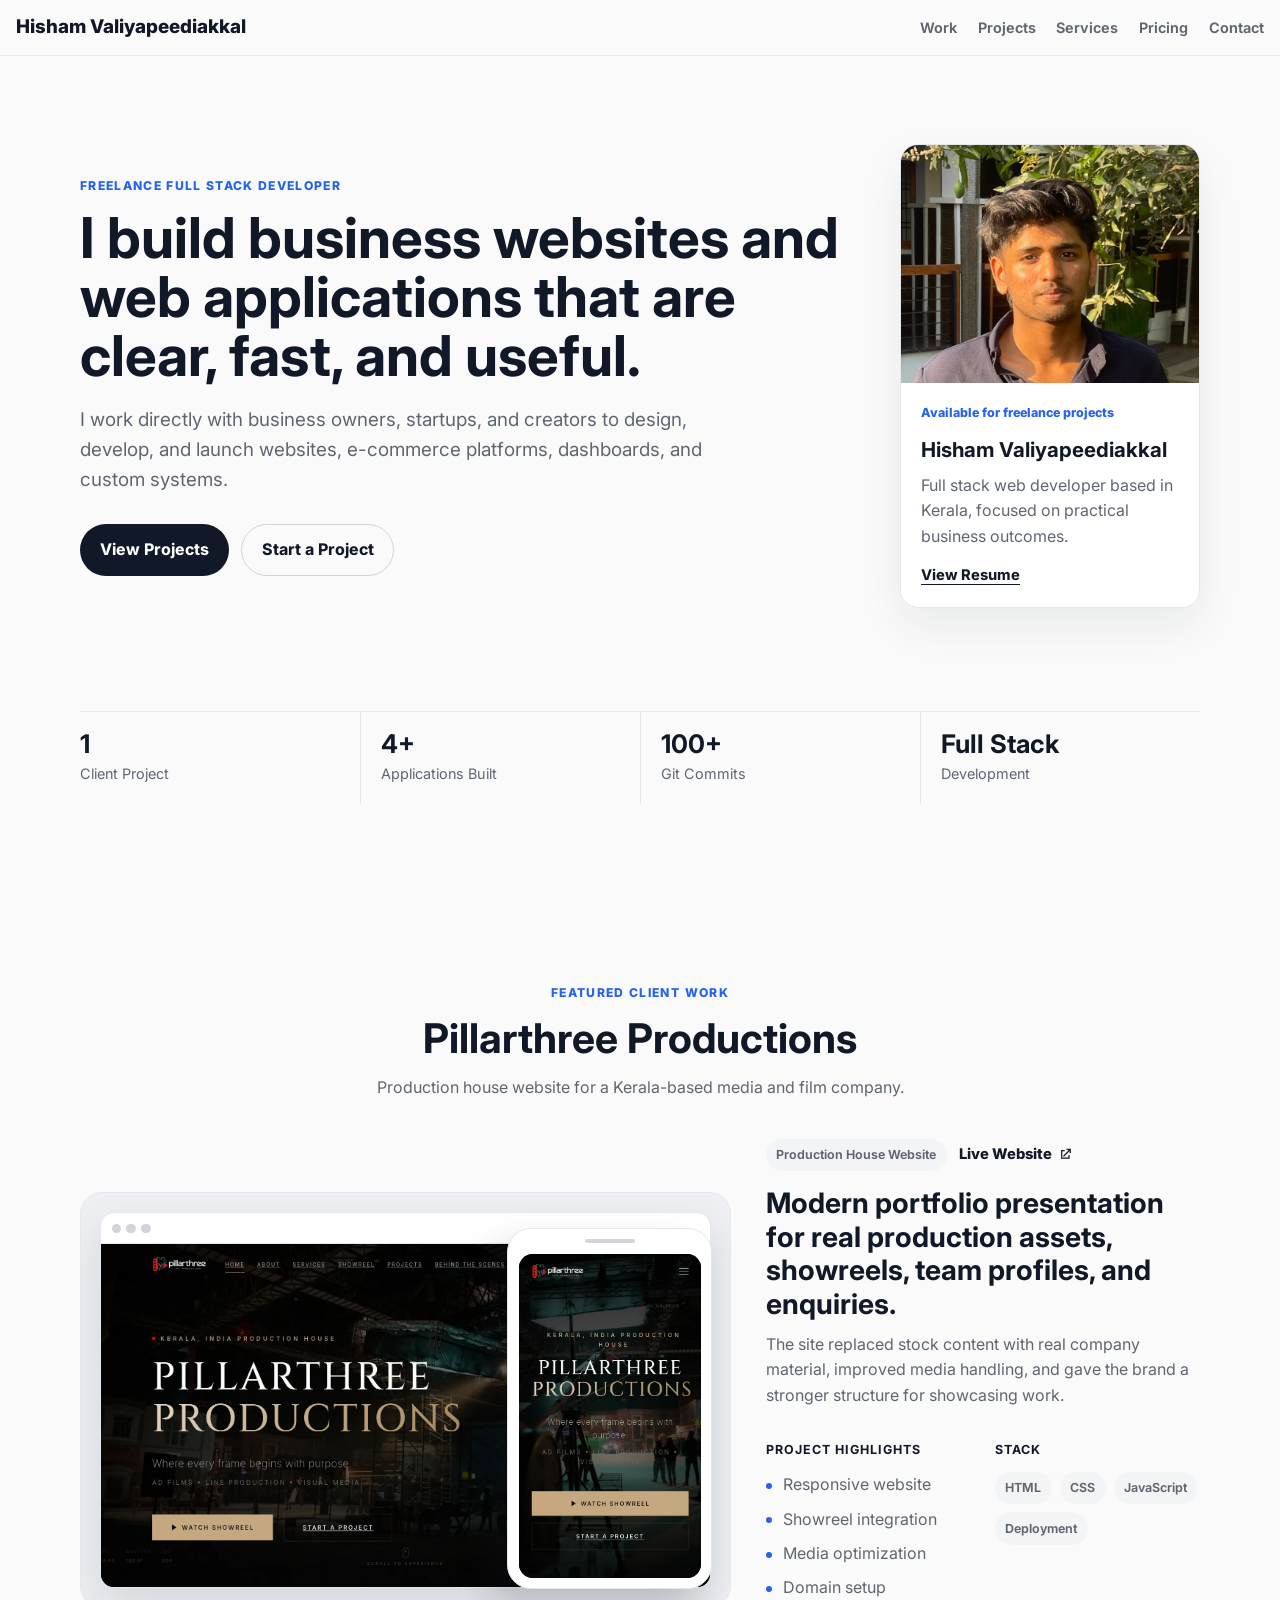
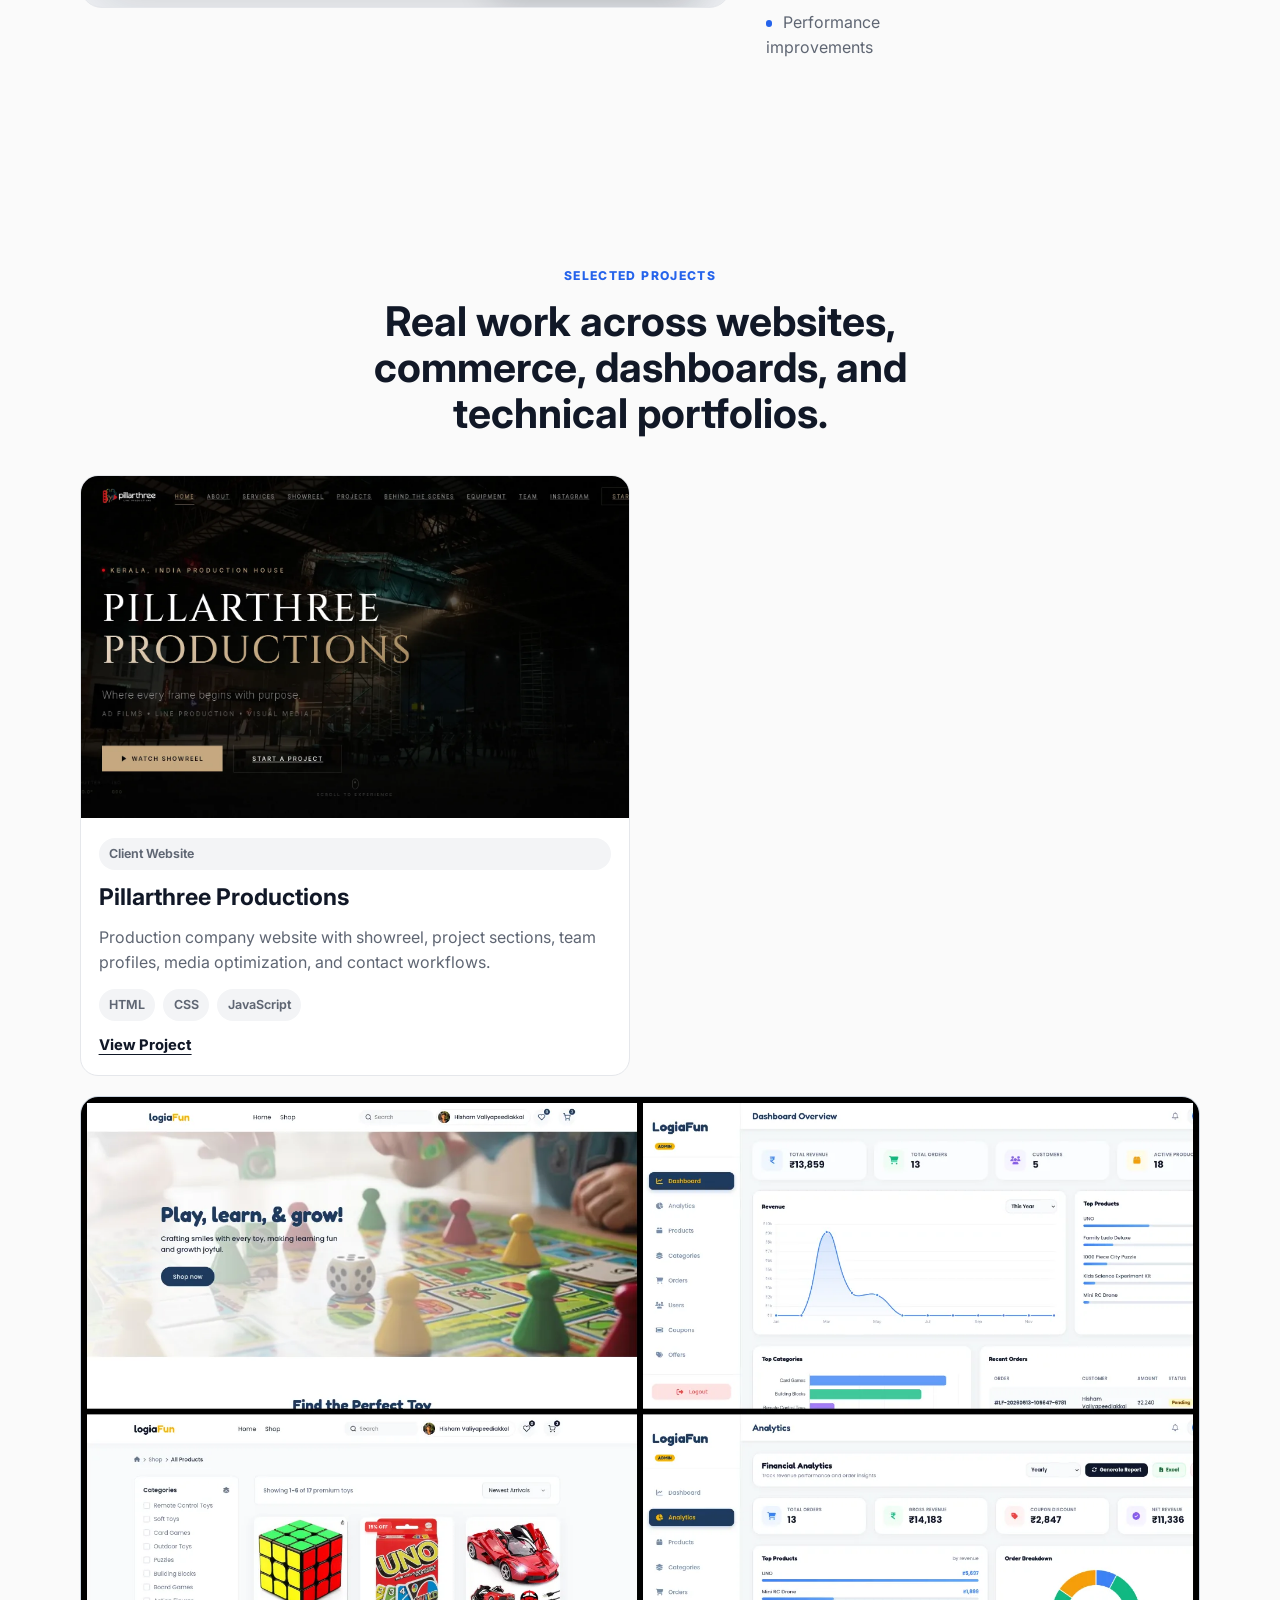
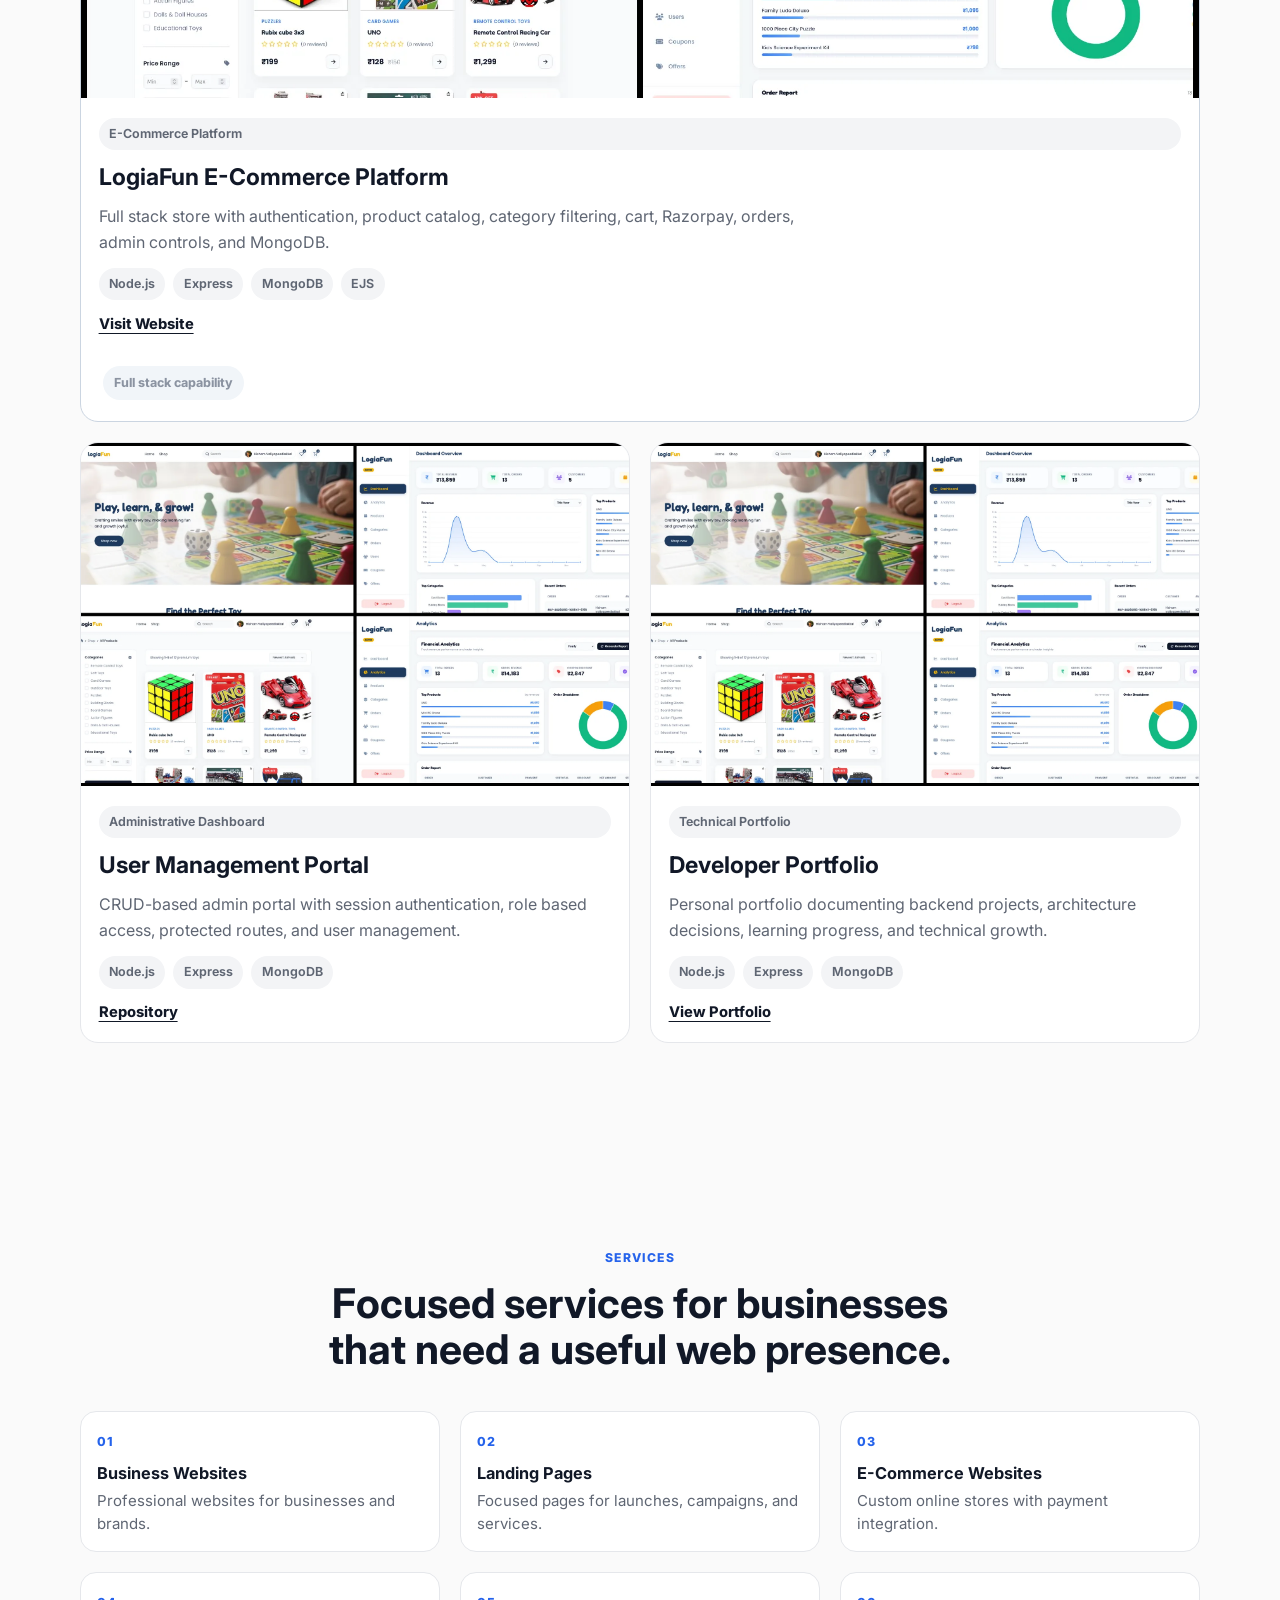
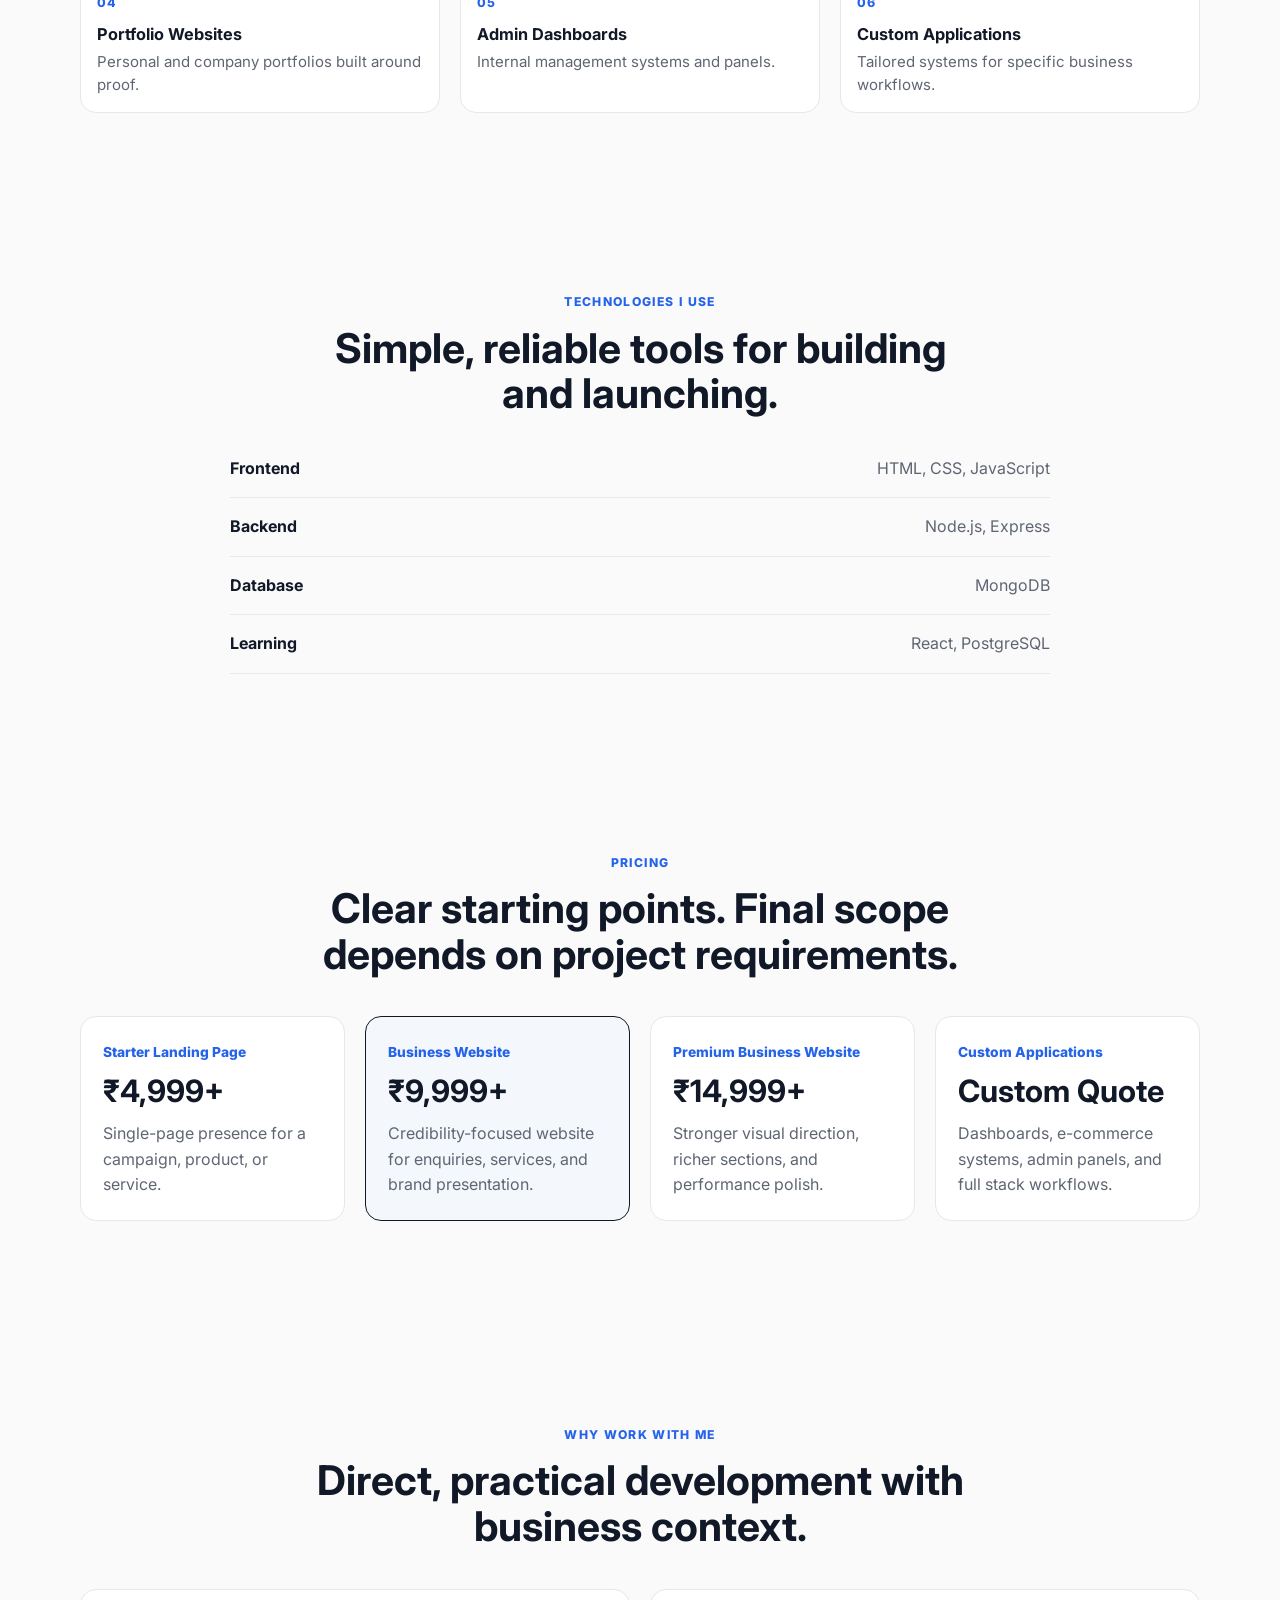
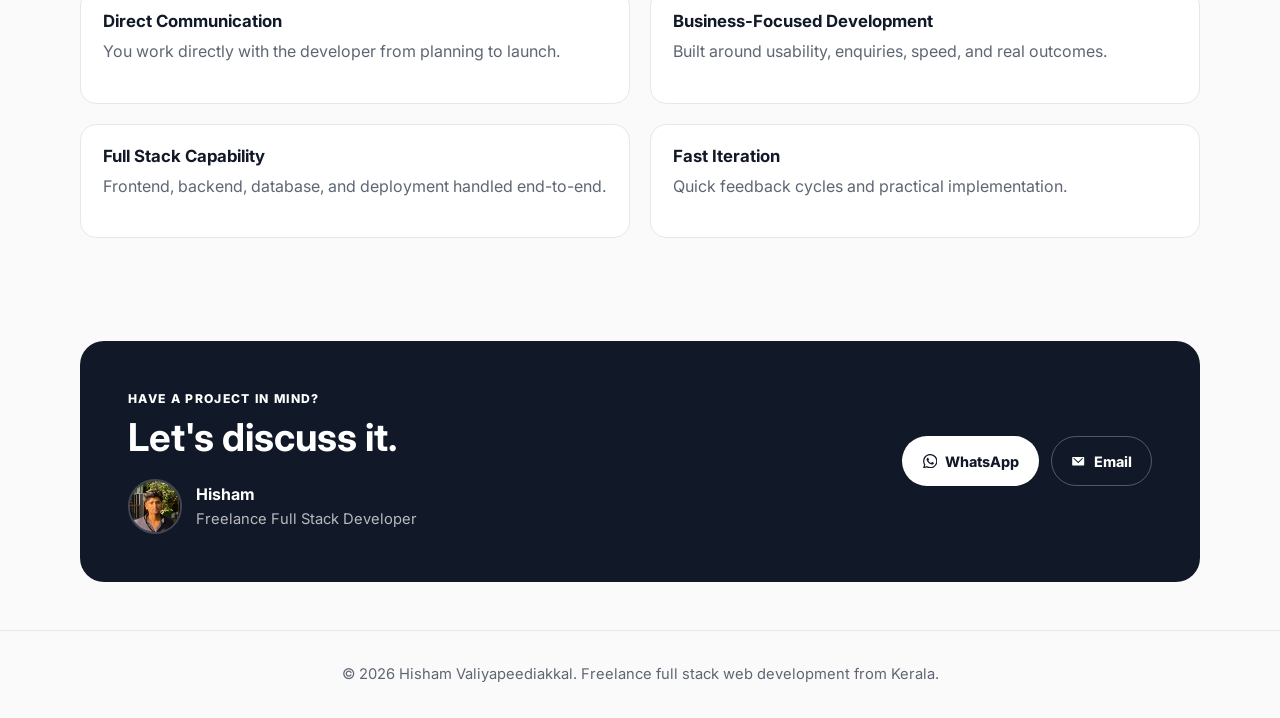
==== commit 52498471: "fixed layouts bugs on dev page" ====
--- a/index.html
+++ b/index.html
@@ -200,11 +200,7 @@
                 </article>
 
                 <article class="project-card">
-                    <div class="project-preview">
-                        <span></span>
-                        <span></span>
-                        <span></span>
-                    </div>
+                    <img src="assets/user_management.webp" alt="User Management Portal dashboard preview">
                     <div>
                         <span class="project-type">Administrative Dashboard</span>
                         <h3>User Management Portal</h3>
@@ -220,11 +216,7 @@
                 </article>
 
                 <article class="project-card">
-                    <div class="project-preview portfolio-preview">
-                        <span></span>
-                        <span></span>
-                        <span></span>
-                    </div>
+                    <img src="assets/developer_portfolio.webp" alt="Developer portfolio preview">
                     <div>
                         <span class="project-type">Technical Portfolio</span>
                         <h3>Developer Portfolio</h3>
--- a/styles.css
+++ b/styles.css
@@ -1136,6 +1136,27 @@
   gap: 0.8rem;
 }
 
+/* Keep project action buttons compact and aligned */
+.dev-card-actions {
+  justify-content: flex-end;
+  align-items: center;
+}
+
+.dev-card-actions a {
+  max-width: max-content;
+}
+
+.dev-btn-link {
+  white-space: nowrap;
+  align-items: center;
+}
+
+.dev-stats-row {
+  margin-top: 1.35rem;
+  padding-top: 1.15rem;
+  border-top: 1px solid var(--dev-border);
+}
+
 .dev-button,
 .dev-card-actions a,
 .dev-contact-links a,
@@ -1257,6 +1278,11 @@
 .dev-contact {
   margin-bottom: 4rem;
   text-align: center;
+}
+
+/* Add a small gap between contact links and the note */
+.dev-contact-note {
+  margin-top: 1.25rem;
 }
 
 .dev-contact-grid a {
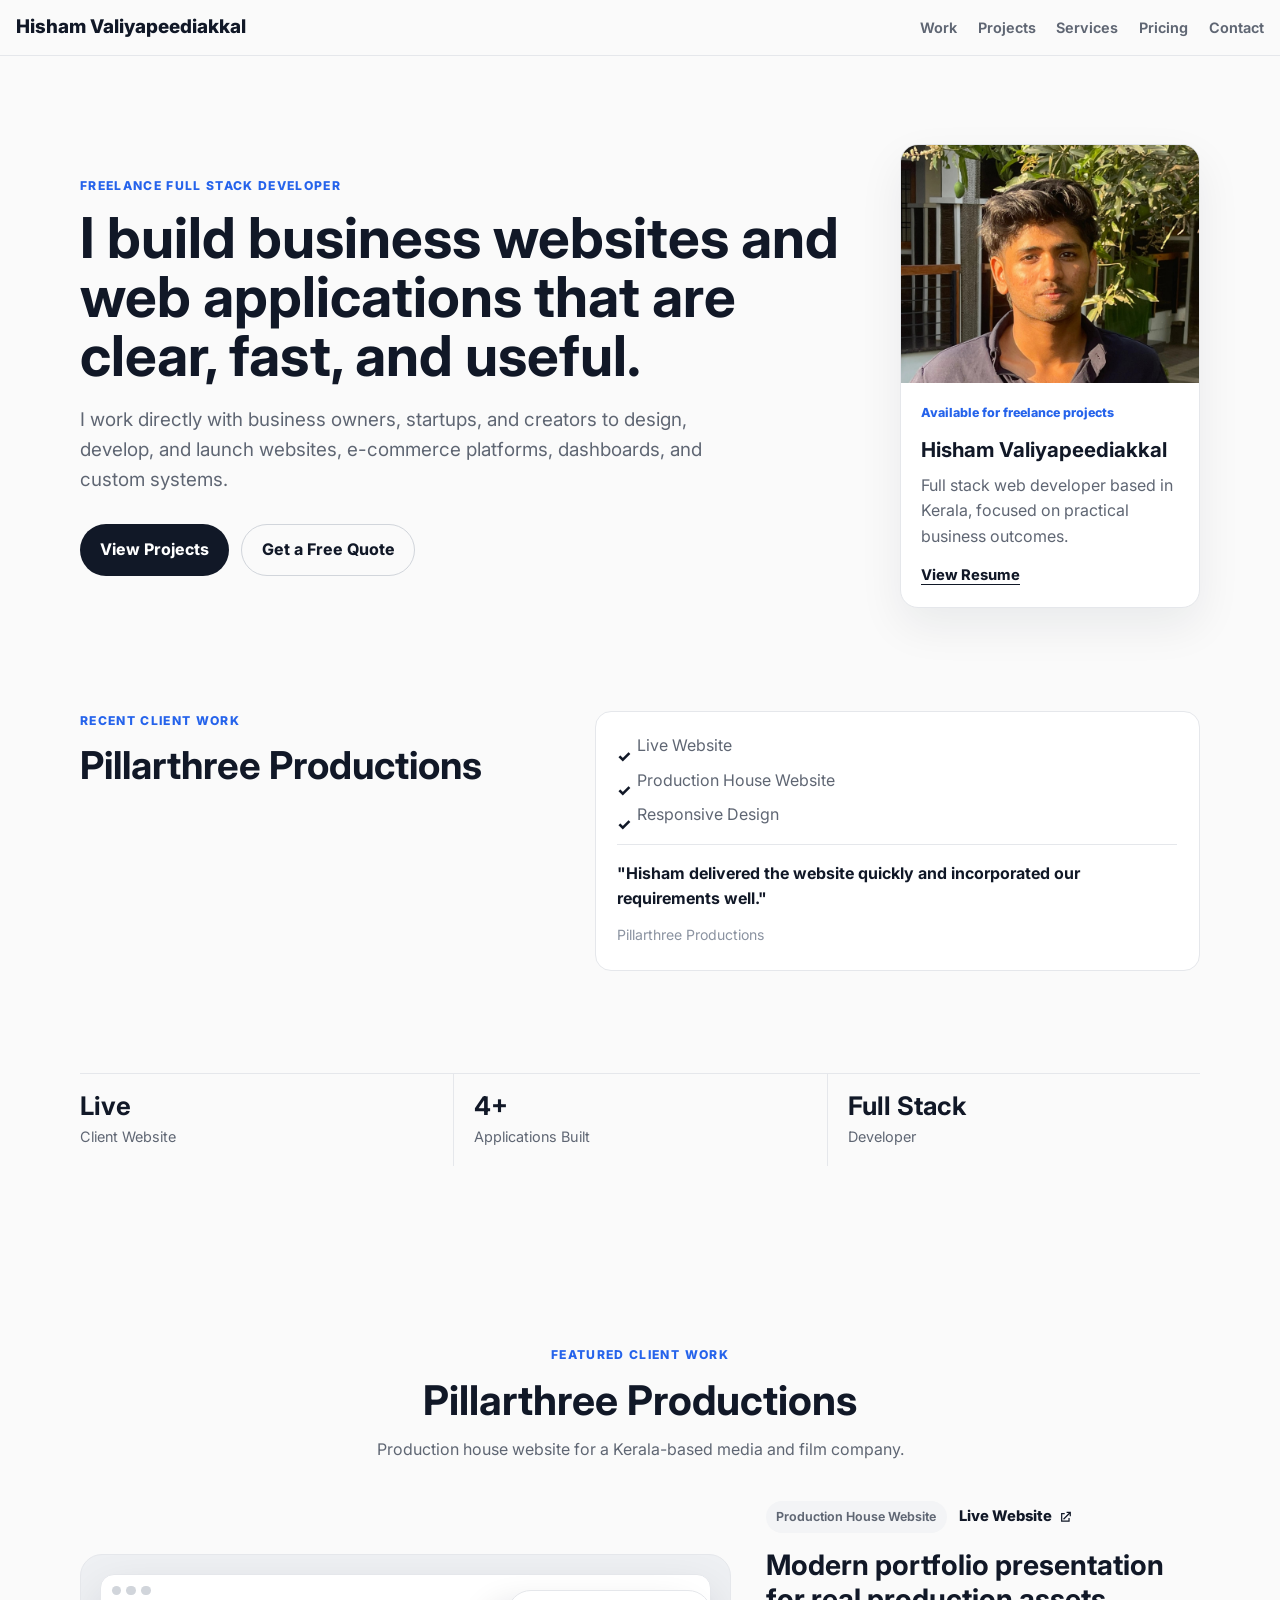
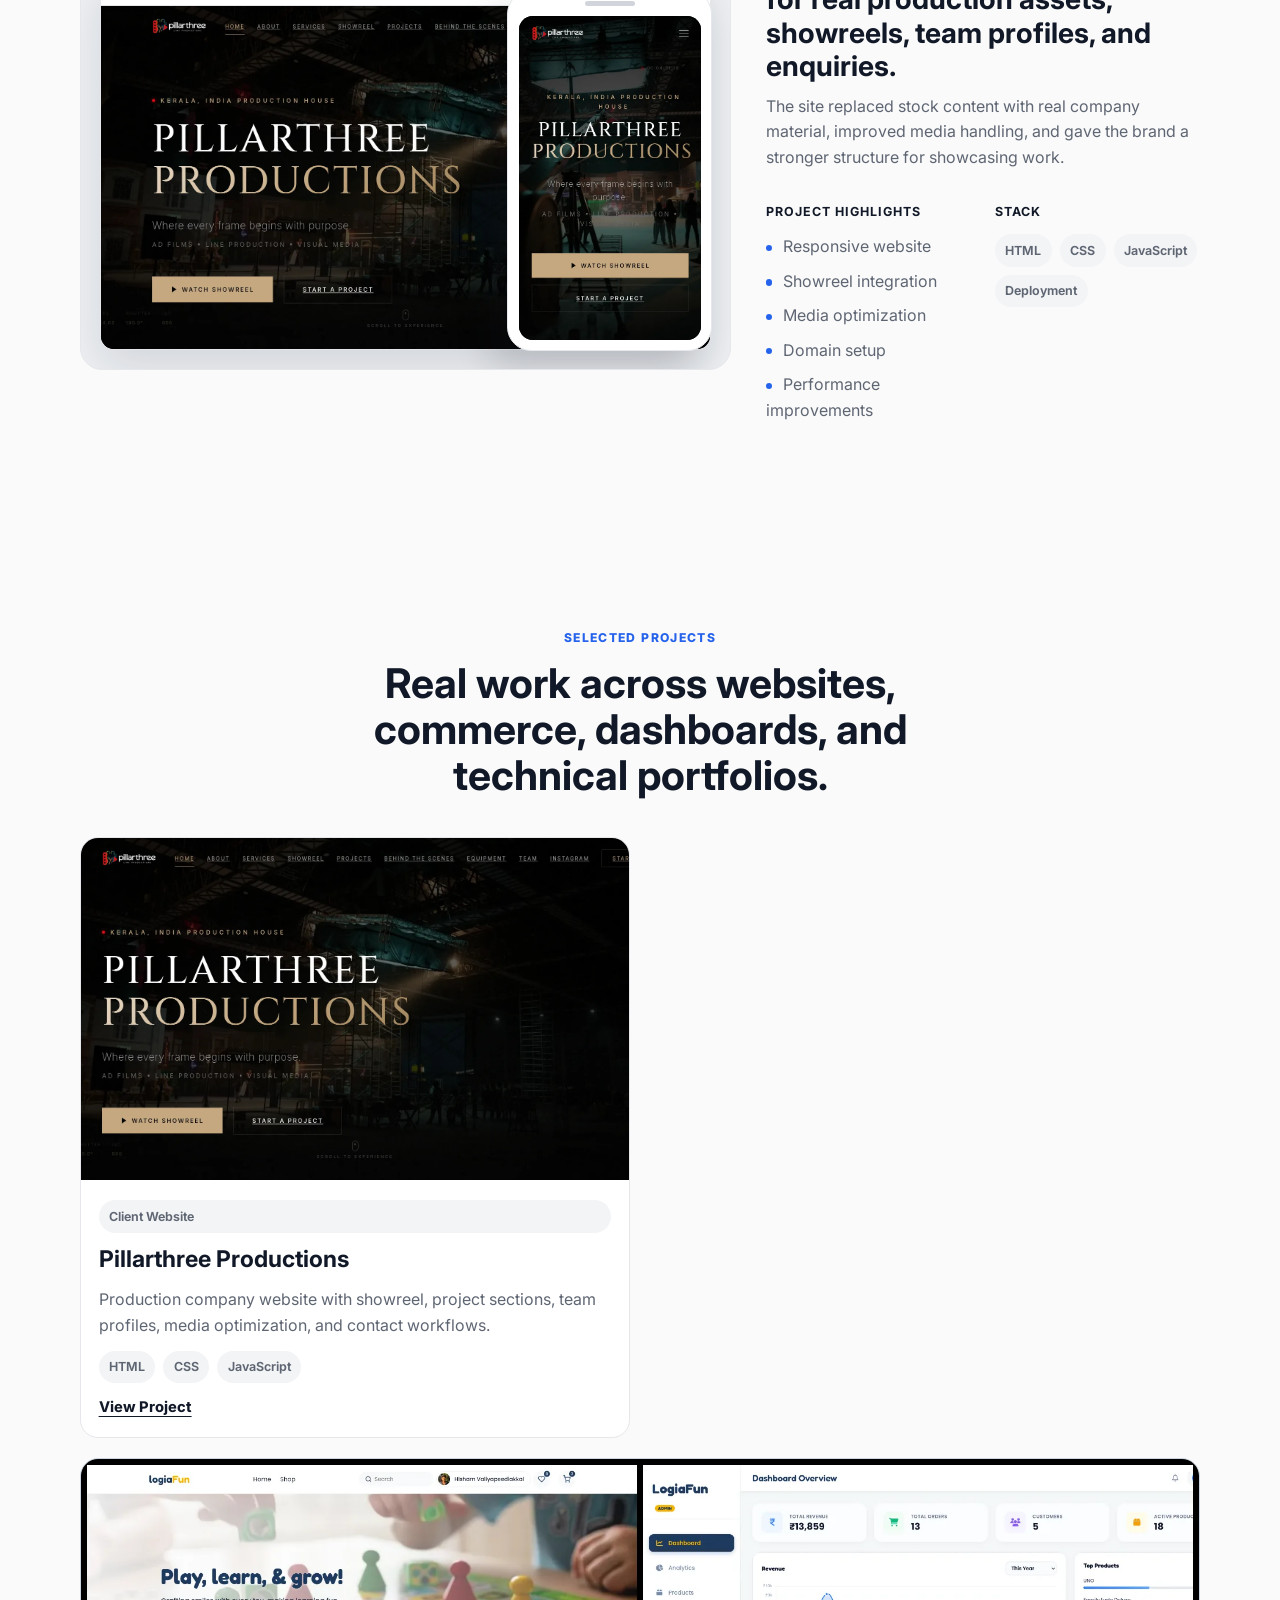
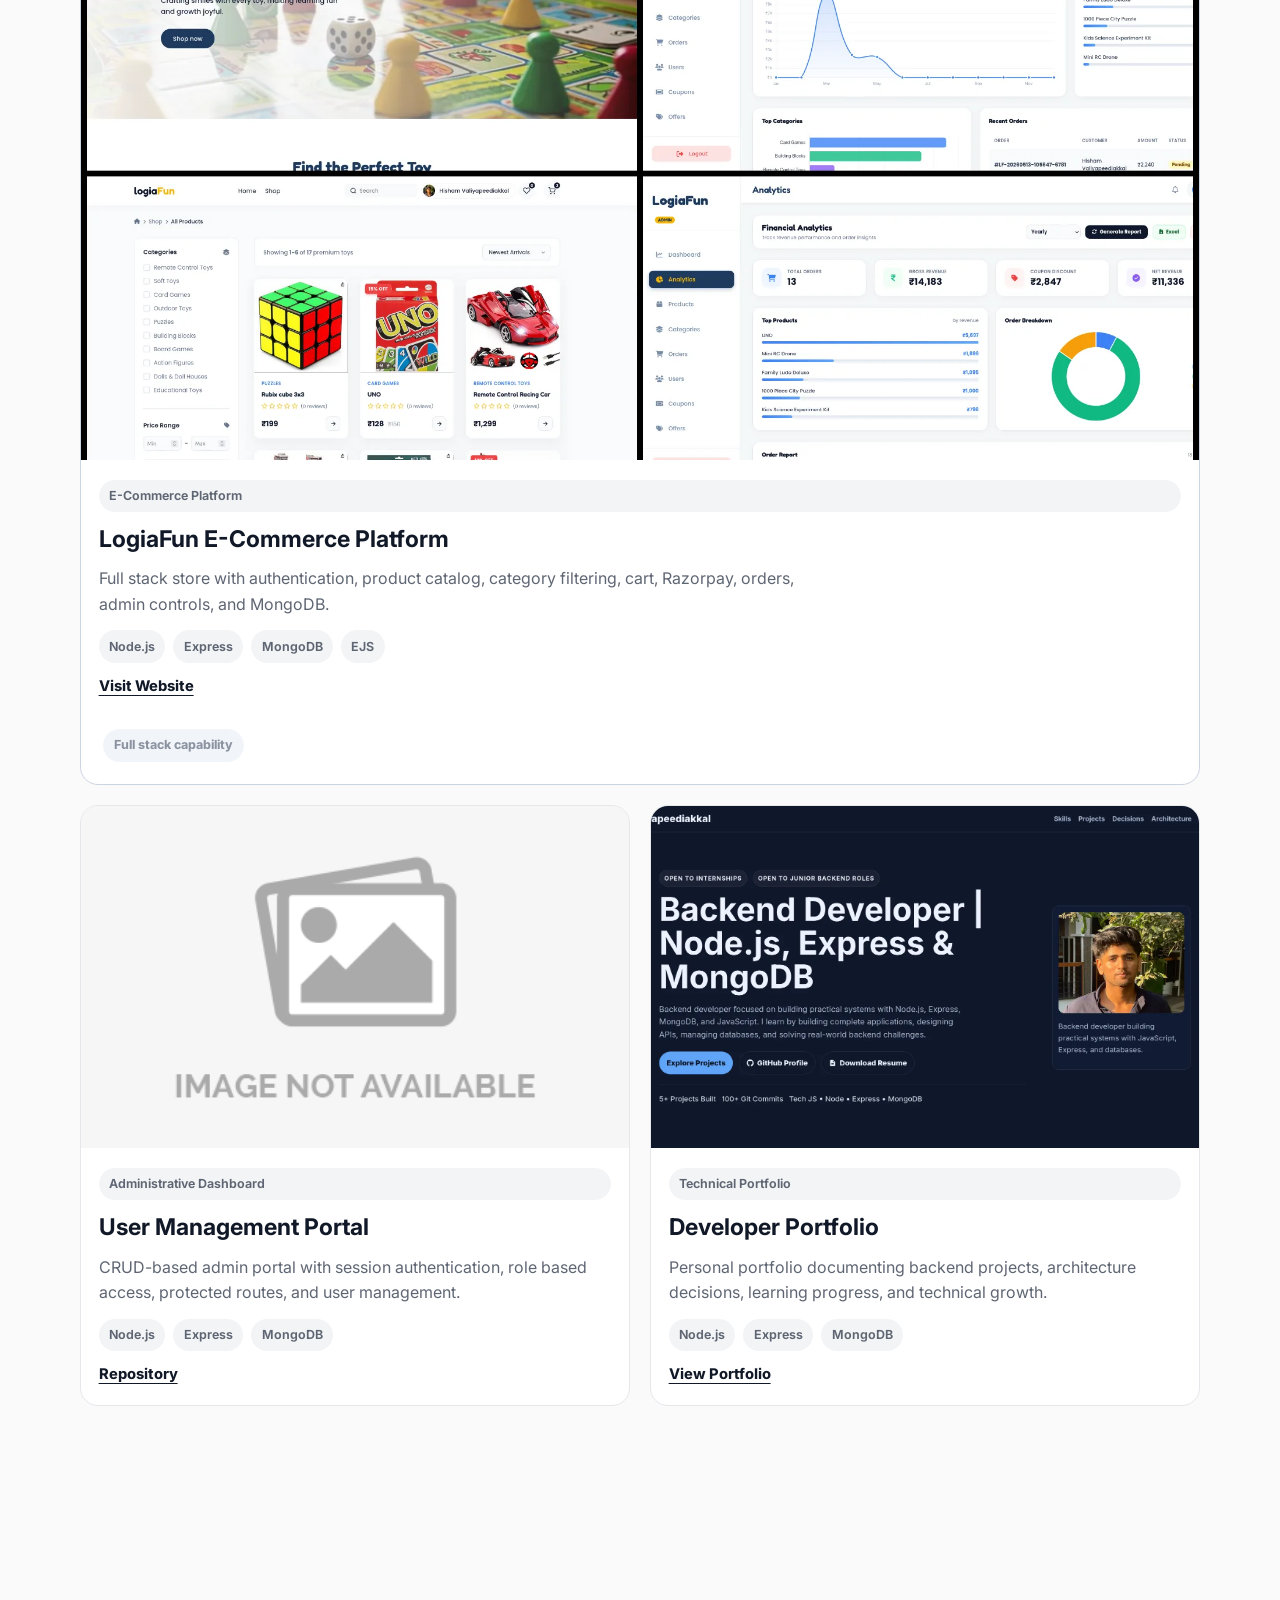
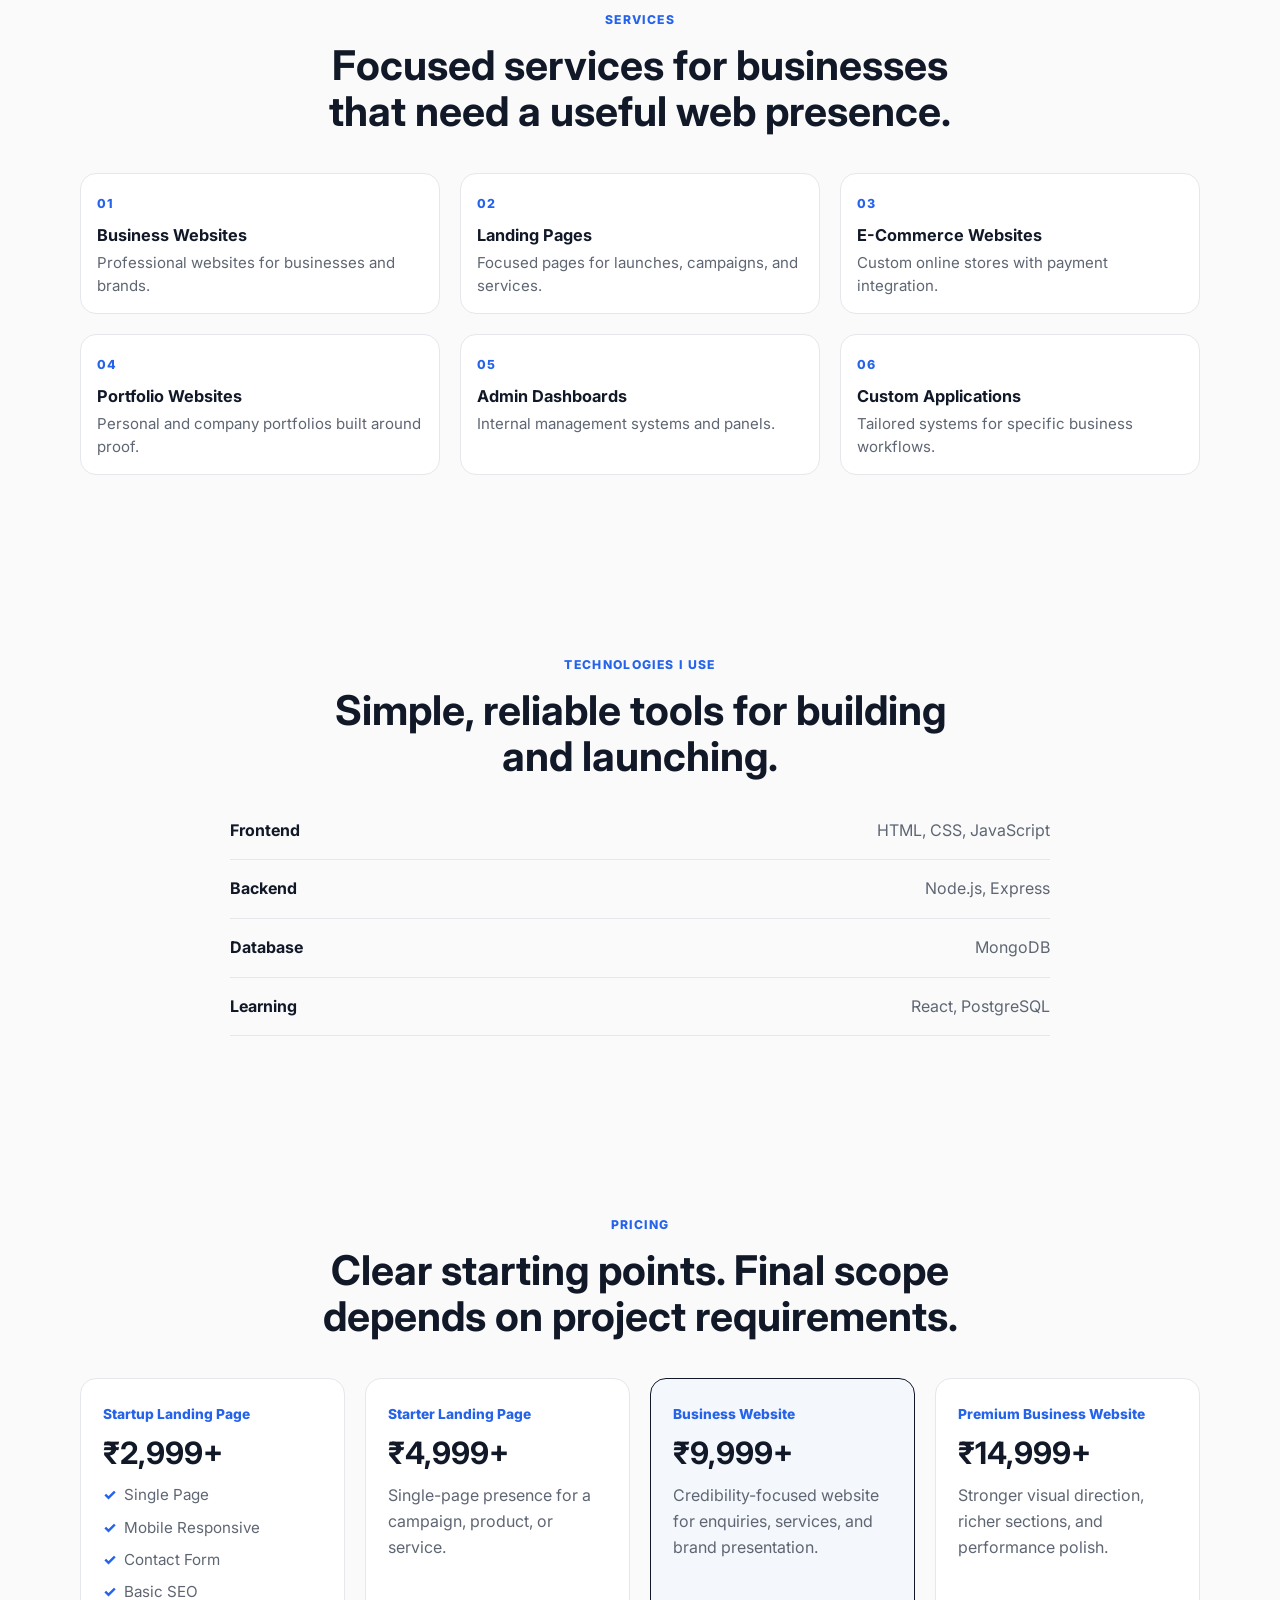
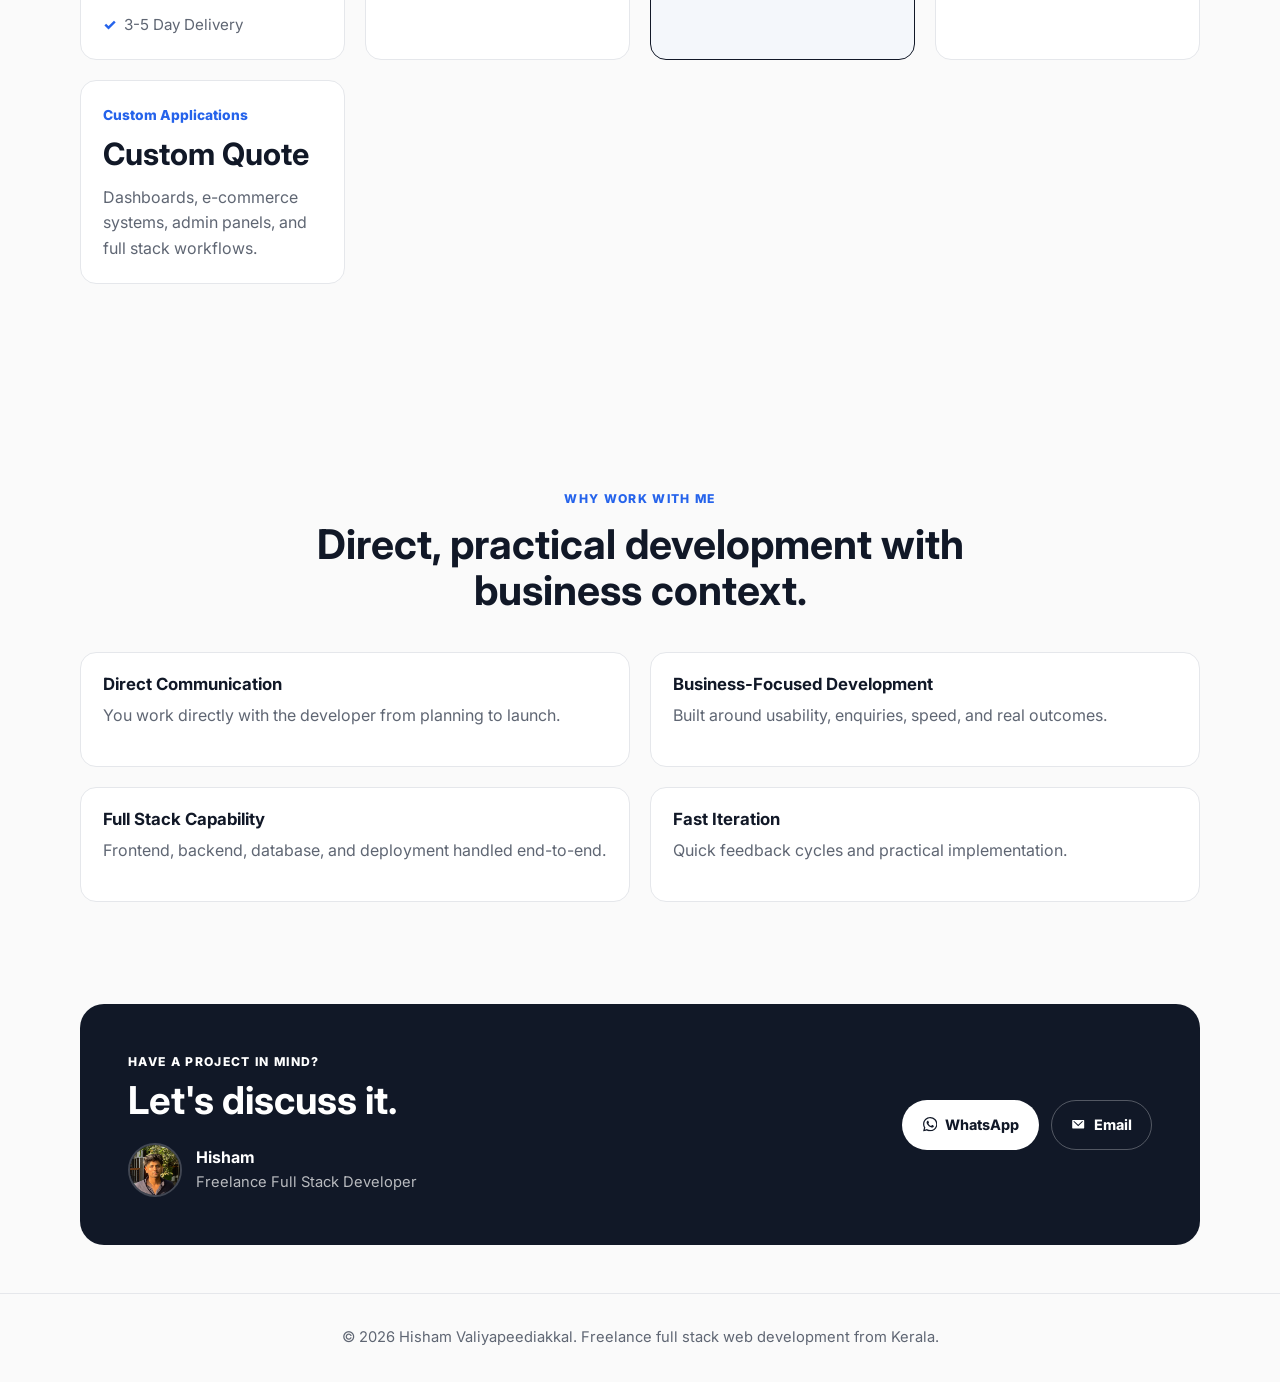
==== commit c87e0f64: "Update portfolio client proof and pricing" ====
--- a/index.html
+++ b/index.html
@@ -64,7 +64,7 @@
                 </p>
                 <div class="hero-actions">
                     <a class="button primary" href="#work">View Projects</a>
-                    <a class="button secondary" href="#contact">Start a Project</a>
+                    <a class="button secondary" href="#contact">Get a Free Quote</a>
                 </div>
             </div>
 
@@ -80,22 +80,36 @@
             </aside>
         </section>
 
+        <section class="section recent-client" aria-labelledby="recent-client-title">
+            <div class="recent-client-heading">
+                <p class="eyebrow">Recent Client Work</p>
+                <h2 id="recent-client-title">Pillarthree Productions</h2>
+            </div>
+            <div class="recent-client-proof">
+                <ul class="check-list">
+                    <li>Live Website</li>
+                    <li>Production House Website</li>
+                    <li>Responsive Design</li>
+                </ul>
+                <blockquote>
+                    <p>"Hisham delivered the website quickly and incorporated our requirements well."</p>
+                    <cite>Pillarthree Productions</cite>
+                </blockquote>
+            </div>
+        </section>
+
         <section class="proof-strip section" aria-label="Project credibility">
             <div>
-                <strong>1</strong>
-                <span>Client Project</span>
+                <strong>Live</strong>
+                <span>Client Website</span>
             </div>
             <div>
                 <strong>4+</strong>
                 <span>Applications Built</span>
             </div>
             <div>
-                <strong>100+</strong>
-                <span>Git Commits</span>
-            </div>
-            <div>
                 <strong>Full Stack</strong>
-                <span>Development</span>
+                <span>Developer</span>
             </div>
         </section>
 
@@ -291,6 +305,17 @@
             </div>
             <div class="pricing-grid">
                 <article class="pricing-card">
+                    <span>Startup Landing Page</span>
+                    <h3>₹2,999+</h3>
+                    <ul class="pricing-features">
+                        <li>Single Page</li>
+                        <li>Mobile Responsive</li>
+                        <li>Contact Form</li>
+                        <li>Basic SEO</li>
+                        <li>3-5 Day Delivery</li>
+                    </ul>
+                </article>
+                <article class="pricing-card">
                     <span>Starter Landing Page</span>
                     <h3>₹4,999+</h3>
                     <p>Single-page presence for a campaign, product, or service.</p>
--- a/styles.css
+++ b/styles.css
@@ -384,6 +384,50 @@
   border-top: 1px solid var(--line);
 }
 
+.recent-client {
+  display: grid;
+  gap: 1.2rem;
+  align-items: start;
+}
+
+.recent-client-heading h2 {
+  margin-bottom: 0;
+}
+
+.recent-client-proof {
+  display: grid;
+  gap: 1rem;
+}
+
+.recent-client blockquote {
+  margin: 0;
+  padding: 1rem;
+  border: 1px solid var(--line);
+  border-radius: var(--radius);
+  background: rgba(17, 24, 34, 0.82);
+}
+
+.recent-client blockquote p {
+  margin-bottom: 0.65rem;
+  color: var(--text);
+  font-weight: 700;
+}
+
+.recent-client cite {
+  color: var(--muted);
+  font-size: 0.88rem;
+  font-style: normal;
+}
+
+.recent-client .check-list li::before {
+  content: "\2713";
+  width: auto;
+  height: auto;
+  background: transparent;
+  color: var(--primary);
+  font-weight: 800;
+}
+
 .case-study,
 .project-card,
 .service-grid article,
@@ -686,6 +730,22 @@
 .pricing-card h3 {
   margin: 0.35rem 0 0.65rem;
   font-size: clamp(2rem, 4vw, 3rem);
+}
+
+.pricing-features {
+  display: grid;
+  gap: 0.45rem;
+  margin: 0;
+  padding: 0;
+  color: var(--muted);
+  list-style: none;
+}
+
+.pricing-features li::before {
+  content: "\2713";
+  margin-right: 0.5rem;
+  color: var(--primary);
+  font-weight: 800;
 }
 
 .pricing-card.featured {
@@ -1592,6 +1652,39 @@
   margin-right: auto;
 }
 
+body:not(.dev-page) .recent-client {
+  grid-template-columns: 1fr;
+  padding-top: 0;
+}
+
+body:not(.dev-page) .recent-client-heading h2 {
+  font-size: clamp(1.75rem, 3vw, 2.5rem);
+}
+
+body:not(.dev-page) .recent-client-proof {
+  padding: 1.35rem;
+  background: var(--surface);
+  border: 1px solid var(--line);
+  border-radius: 16px;
+}
+
+body:not(.dev-page) .recent-client blockquote {
+  padding: 0;
+  background: transparent;
+  border: 0;
+  border-top: 1px solid var(--line);
+  border-radius: 0;
+  padding-top: 1rem;
+}
+
+body:not(.dev-page) .recent-client blockquote p {
+  color: var(--text);
+}
+
+body:not(.dev-page) .recent-client cite {
+  color: var(--subtle);
+}
+
 body:not(.dev-page) .featured-work {
   border-top: 0;
 }
@@ -1897,6 +1990,16 @@
   color: var(--accent);
 }
 
+body:not(.dev-page) .pricing-features {
+  gap: 0.5rem;
+  color: var(--muted);
+  font-size: 0.95rem;
+}
+
+body:not(.dev-page) .pricing-features li::before {
+  color: var(--accent);
+}
+
 body:not(.dev-page) .pricing-card.featured {
   border-color: var(--text);
   background: #f4f7fb;
@@ -2025,7 +2128,7 @@
 
 @media (min-width: 720px) {
   body:not(.dev-page) .proof-strip {
-    grid-template-columns: repeat(4, minmax(0, 1fr));
+    grid-template-columns: repeat(3, minmax(0, 1fr));
   }
 
   body:not(.dev-page) .proof-strip div {
@@ -2041,6 +2144,10 @@
   body:not(.dev-page) .case-columns,
   body:not(.dev-page) .why-grid {
     grid-template-columns: repeat(2, minmax(0, 1fr));
+  }
+
+  body:not(.dev-page) .recent-client {
+    grid-template-columns: minmax(0, 0.9fr) minmax(320px, 1.1fr);
   }
 }
 
